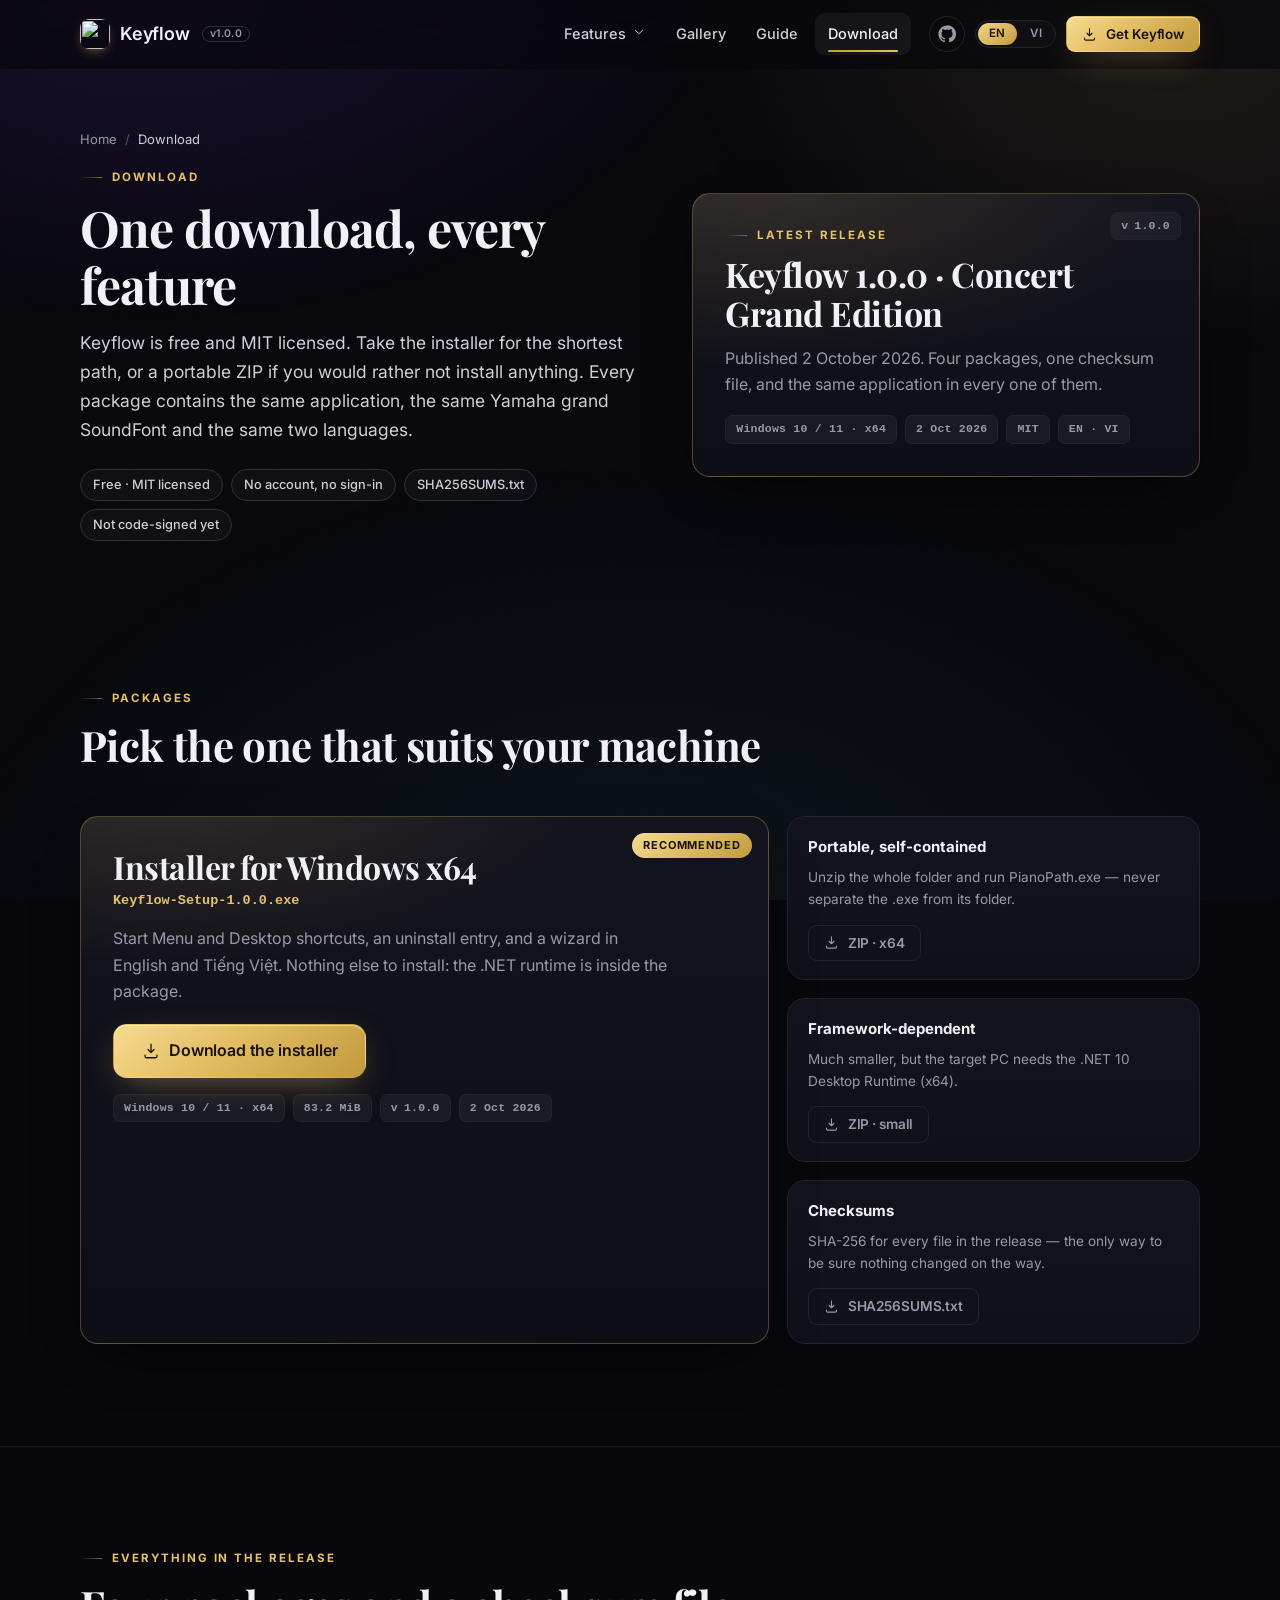
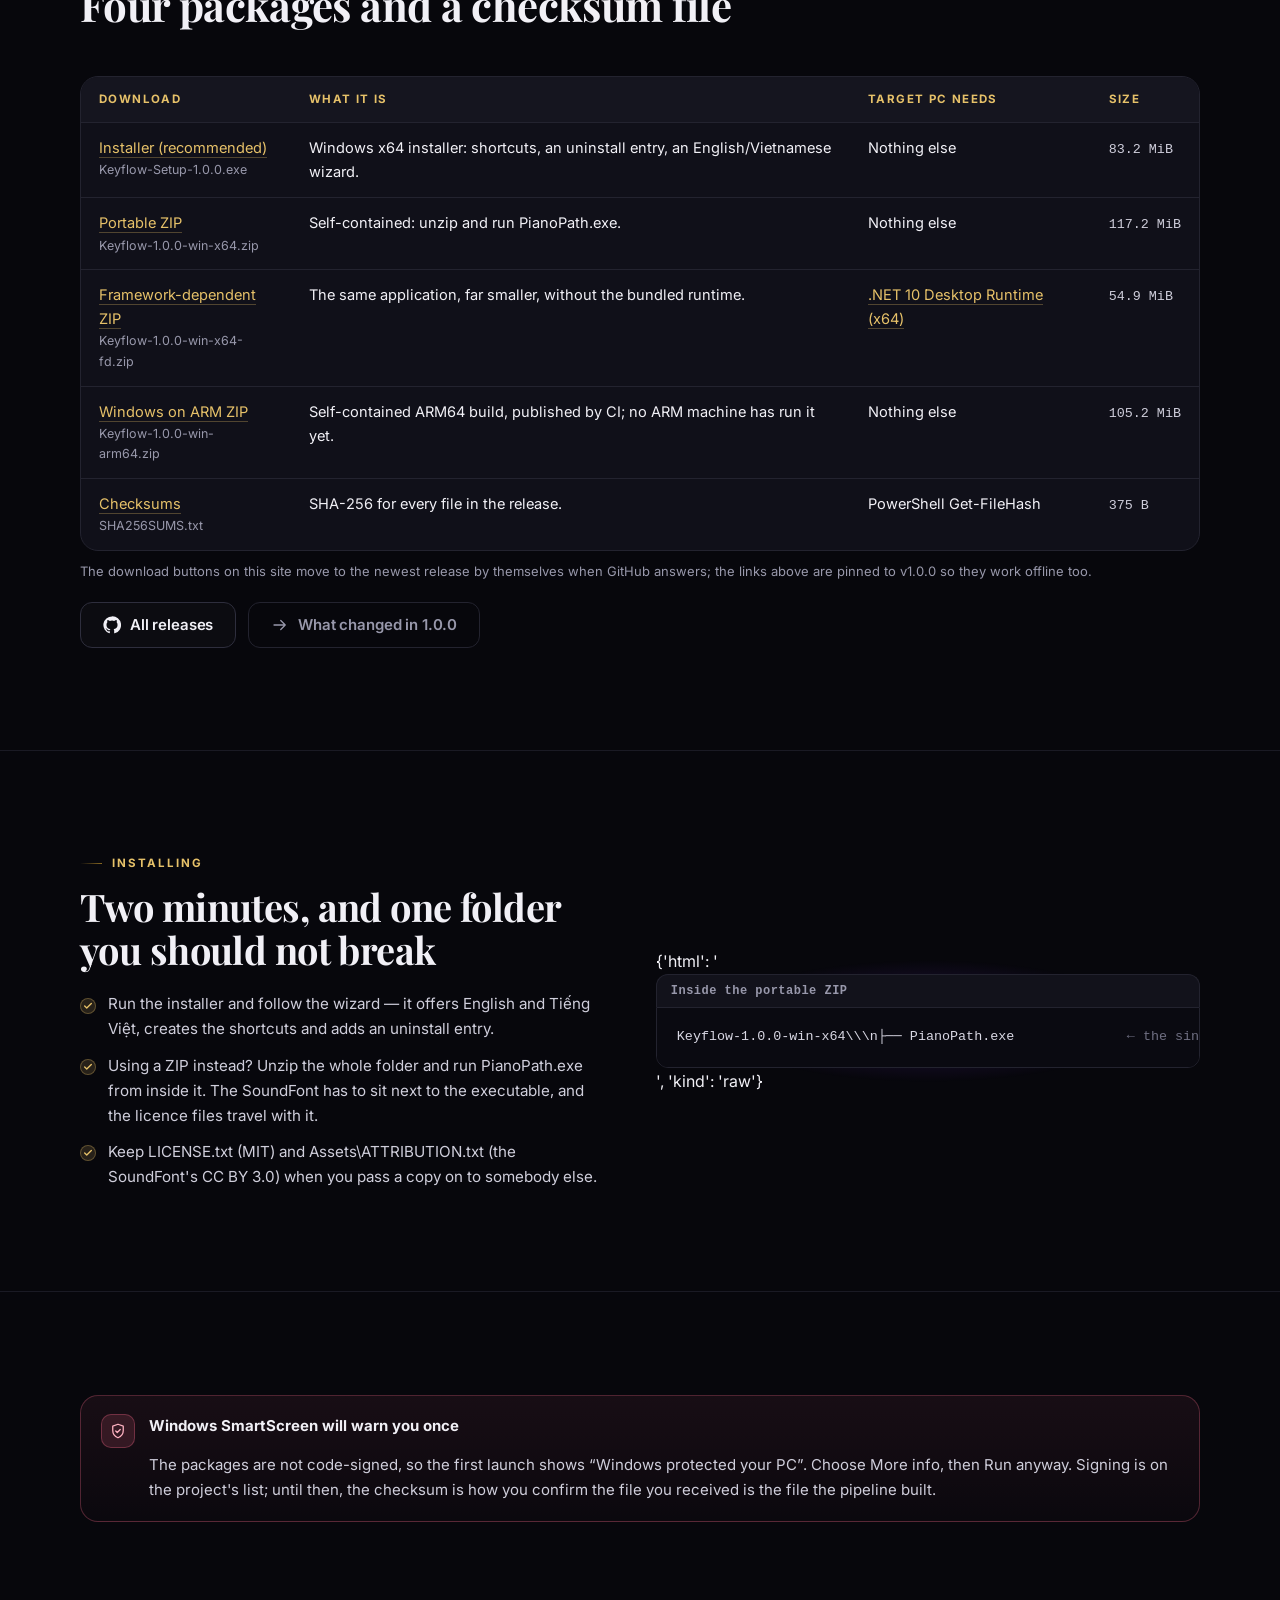
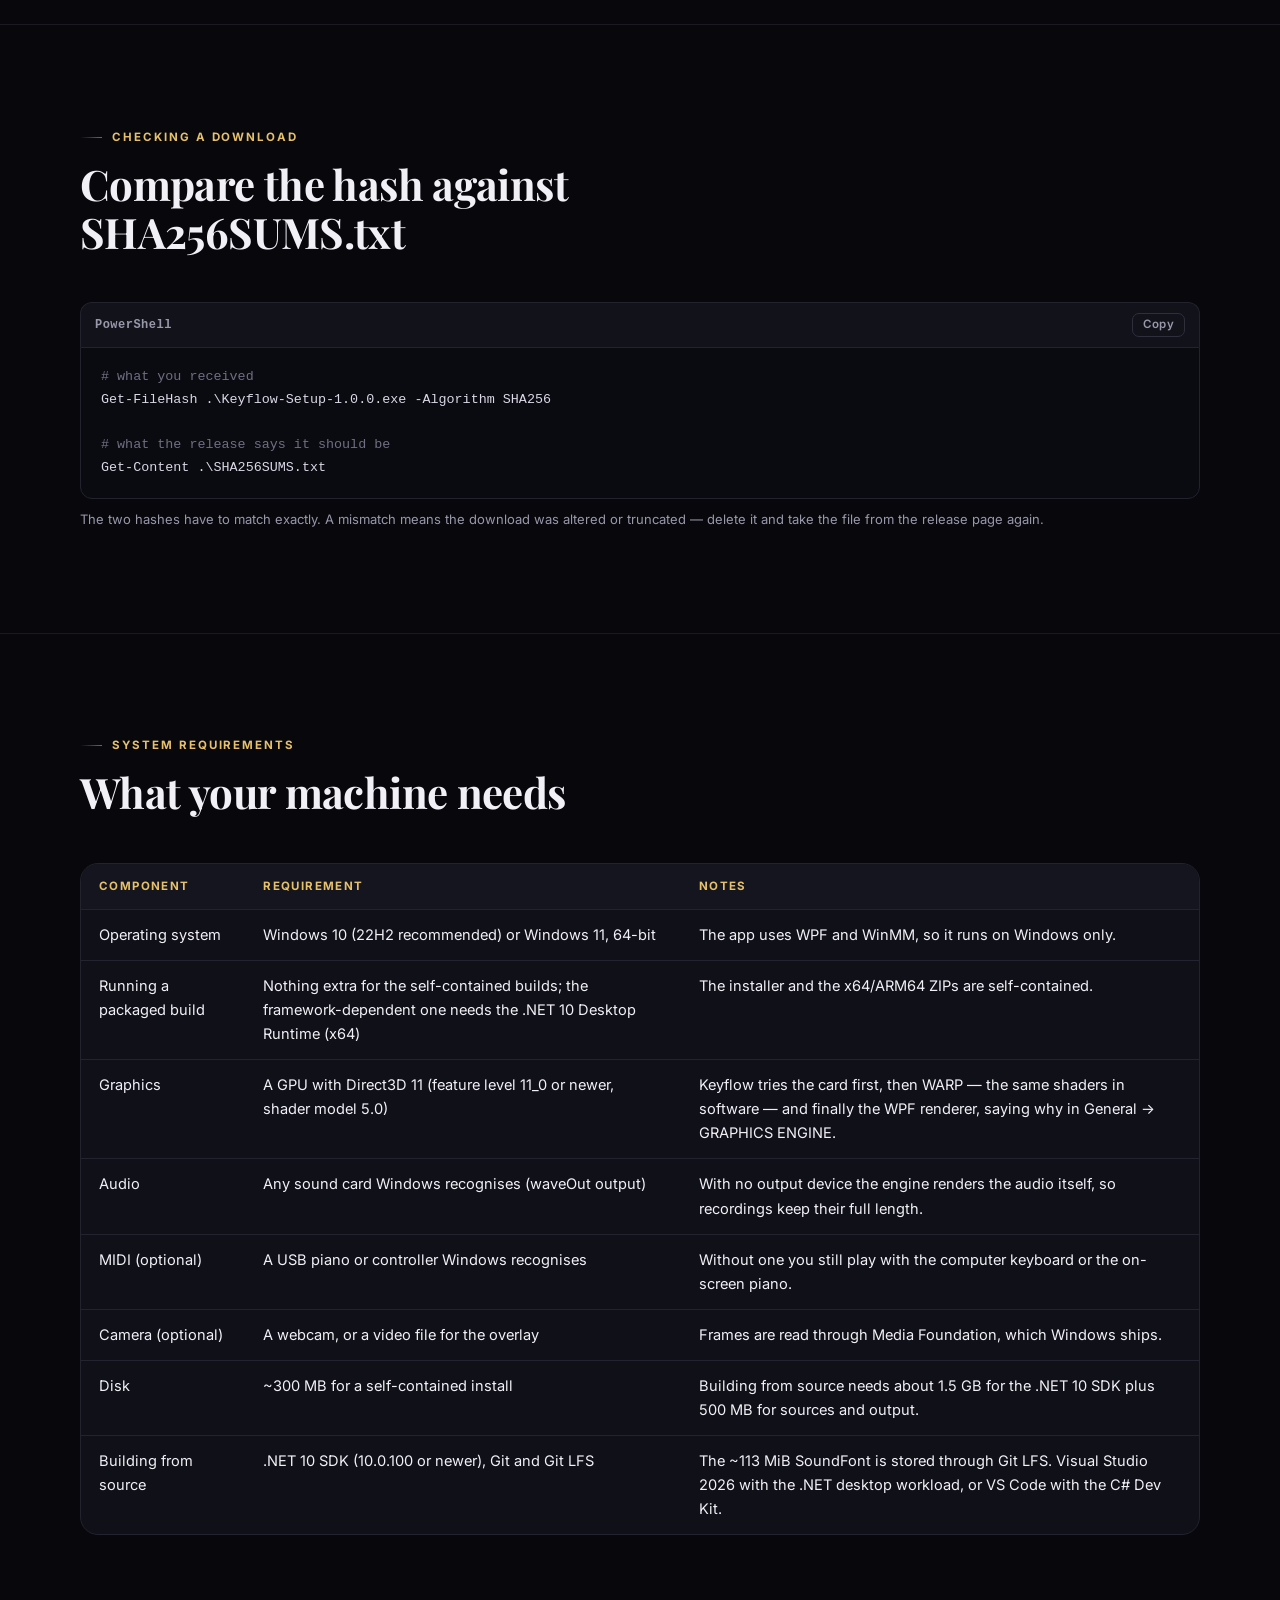
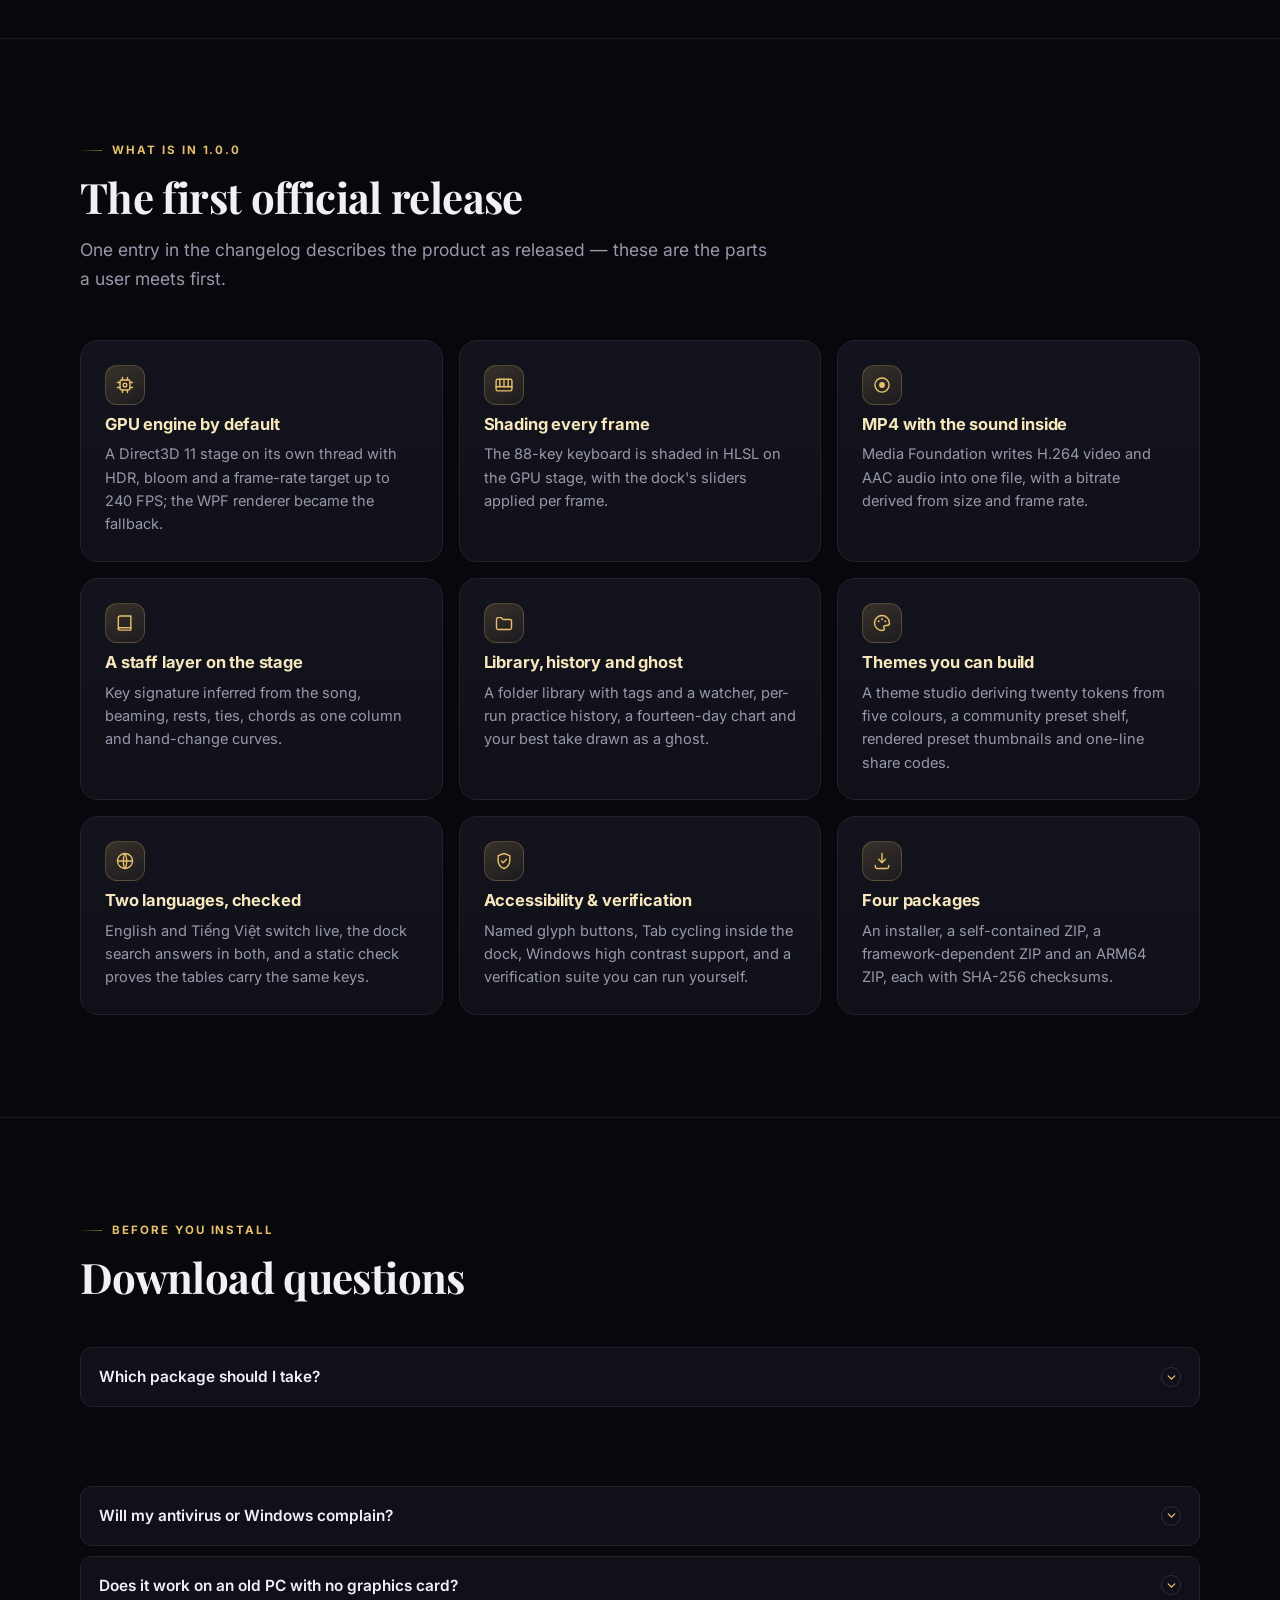
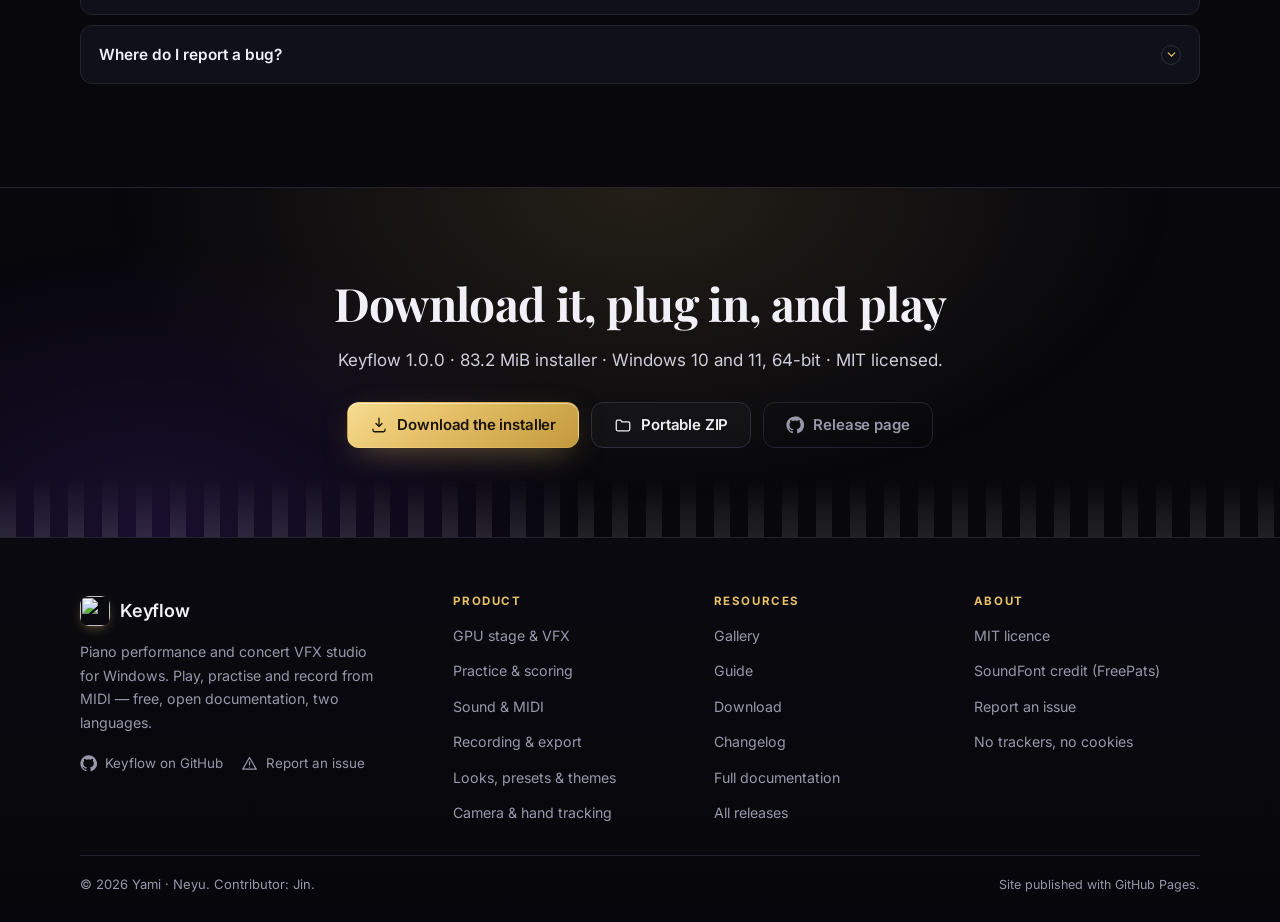
==== download.html @ ac5343d2 "feat: redesign bilingual Keyflow marketing site Co-authored-by: arena-agent <297053741+arena-agent@u" ====
<!doctype html>
<html lang="en" data-root="">
<head>
<meta charset="utf-8">
<meta name="viewport" content="width=device-width, initial-scale=1">
<title data-i18n="ui.title">Download Keyflow 1.0.0 for Windows</title>
<meta name="description" content="Download Keyflow 1.0.0 for Windows 10 and 11, 64-bit: an 83.2 MiB installer, a portable self-contained ZIP, a smaller framework-dependent ZIP and an ARM64 build — all free, MIT licensed, with SHA-256 checksums and setup instructions." data-i18n-attr="content=ui.description">
<link rel="canonical" href="https://ymkeyflow.online/download.html">
<meta property="og:type" content="website">
<meta property="og:site_name" content="Keyflow">
<meta property="og:title" content="Download Keyflow 1.0.0 for Windows" data-i18n-attr="content=ui.title">
<meta property="og:description" content="Download Keyflow 1.0.0 for Windows 10 and 11, 64-bit: an 83.2 MiB installer, a portable self-contained ZIP, a smaller framework-dependent ZIP and an ARM64 build — all free, MIT licensed, with SHA-256 checksums and setup instructions." data-i18n-attr="content=ui.description">
<meta property="og:url" content="https://ymkeyflow.online/download.html">
<meta property="og:image" content="https://ymkeyflow.online/previews/en/main-menu.png">
<meta property="og:locale" content="en_US">
<meta property="og:locale:alternate" content="vi_VN">
<meta name="twitter:card" content="summary_large_image">
<meta name="twitter:title" content="Download Keyflow 1.0.0 for Windows" data-i18n-attr="content=ui.title">
<meta name="twitter:description" content="Download Keyflow 1.0.0 for Windows 10 and 11, 64-bit: an 83.2 MiB installer, a portable self-contained ZIP, a smaller framework-dependent ZIP and an ARM64 build — all free, MIT licensed, with SHA-256 checksums and setup instructions." data-i18n-attr="content=ui.description">
<meta name="theme-color" content="#07070c">
<meta name="color-scheme" content="dark">
<link rel="icon" href="favicon.svg" type="image/svg+xml">
<link rel="preconnect" href="https://fonts.googleapis.com">
<link rel="preconnect" href="https://fonts.gstatic.com" crossorigin>
<link href="https://fonts.googleapis.com/css2?family=Inter:wght@400;500;600;700&family=Playfair+Display:wght@600;700&display=swap" rel="stylesheet">
<link rel="stylesheet" href="style.css">
<script>/* Choose the language before the first paint; a timer lifts the veil if
        the dictionaries or site.js never arrive. */
(function () {
  try {
    var s = localStorage.getItem("keyflow-site-lang");
    var q = new URLSearchParams(location.search).get("lang");
    var want = q || s || ((navigator.language || "").toLowerCase().indexOf("vi") === 0 ? "vi" : "en");
    if (want === "vi") {
      document.documentElement.lang = "vi";
      document.documentElement.setAttribute("data-lang-pref", "vi");
      setTimeout(function () { document.documentElement.removeAttribute("data-lang-pref"); }, 2500);
    }
  } catch (e) { /* private mode */ }
})();</script>
<script defer src="i18n/vi/ui.js"></script>
<script defer src="i18n/vi/download.js"></script>
<script defer src="site.js"></script>
<script type="application/ld+json">{
 "@context": "https://schema.org",
 "@type": "WebPage",
 "name": "Download Keyflow 1.0.0 for Windows",
 "url": "https://ymkeyflow.online/download.html",
 "inLanguage": [
  "en",
  "vi"
 ],
 "isPartOf": {
  "@type": "WebSite",
  "name": "Keyflow",
  "url": "https://ymkeyflow.online/"
 },
 "about": {
  "@context": "https://schema.org",
  "@type": "SoftwareApplication",
  "name": "Keyflow",
  "alternateName": "Keyflow · Piano Performance & Concert VFX Studio",
  "applicationCategory": "MultimediaApplication",
  "applicationSubCategory": "Piano performance, practice and video production",
  "operatingSystem": "Windows 10 (22H2) or Windows 11, 64-bit",
  "softwareVersion": "1.0.0",
  "inLanguage": [
   "en",
   "vi"
  ],
  "isAccessibleForFree": true,
  "license": "https://github.com/lxmtuu/KeyFlow/blob/main/LICENSE",
  "downloadUrl": "https://github.com/lxmtuu/KeyFlow/releases/download/v1.0.0/Keyflow-Setup-1.0.0.exe",
  "softwareRequirements": "Direct3D 11 GPU (feature level 11_0, shader model 5.0)",
  "screenshot": "https://ymkeyflow.online/previews/en/stage-gpu-galaxy.png",
  "author": {
   "@type": "Organization",
   "name": "Yami · Neyu"
  },
  "contributor": {
   "@type": "Person",
   "name": "Jin"
  },
  "featureList": [
   "Direct3D 11 GPU stage with 16-bit HDR and multi-level bloom",
   "Ray-traced 88-key keyboard (GGX, softbox penumbra, ACES tonemap)",
   "Practice modes: follow along, wait for my note, one hand, A-B loop",
   "Recording to MP4 (H.264 + AAC), AVI or 32-bit PNG sequence with alpha",
   "MIDI and MusicXML import, bundled Yamaha grand SoundFont, three pedals",
   "14 stage presets, three concert themes and a user theme studio",
   "Webcam overlay with green key and classical hand tracking",
   "English and Tiếng Việt, switched live without a restart"
  ],
  "url": "https://ymkeyflow.online/download.html"
 }
}</script>
</head>
<body>

<a class="skip" href="#main" data-i18n="ui.skip">Skip to content</a>
<div class="progress" aria-hidden="true"></div>
<header class="nav">
  <div class="nav-in">
    <a class="brand" href="index.html">
      <img src="favicon.svg" width="30" height="30" alt="" decoding="async">
      <span>Keyflow</span><span class="ver">v<span data-release-tag>1.0.0</span></span>
    </a>
    <nav class="nav-links" aria-label="Main navigation" data-i18n-attr="aria-label=ui.nav.label">
      <div class="has-menu">
        <button type="button" class="menu-btn" aria-haspopup="true"><span data-i18n="ui.nav.features">Features</span>
          <span class="caret"><svg viewBox="0 0 24 24" width="14" height="14" aria-hidden="true" focusable="false" fill="none" stroke="currentColor" stroke-width="1.7" stroke-linecap="round" stroke-linejoin="round"><path d="m6 9 6 6 6-6"/></svg></span></button>
        <div class="menu">
          <div class="menu-grid"><a class="menu-item" href="features/stage.html"><span class="ico"><svg viewBox="0 0 24 24" width="18" height="18" aria-hidden="true" focusable="false" fill="none" stroke="currentColor" stroke-width="1.7" stroke-linecap="round" stroke-linejoin="round"><path d="M9 3v3M15 3v3M9 18v3M15 18v3M3 9h3M3 15h3M18 9h3M18 15h3"/><rect x="6" y="6" width="12" height="12" rx="2"/><rect x="10" y="10" width="4" height="4" rx="1"/></svg></span><span><b data-i18n="feature.stage">GPU stage & VFX</b><span data-i18n="feature.stage.d">Direct3D 11 render loop, HDR bloom, 24,000 particles, ray-traced keys</span></span></a><a class="menu-item" href="features/practice.html"><span class="ico"><svg viewBox="0 0 24 24" width="18" height="18" aria-hidden="true" focusable="false" fill="none" stroke="currentColor" stroke-width="1.7" stroke-linecap="round" stroke-linejoin="round"><circle cx="12" cy="12" r="8.5"/><circle cx="12" cy="12" r="4.5"/><circle cx="12" cy="12" r="1" fill="currentColor" stroke="none"/></svg></span><span><b data-i18n="feature.practice">Practice & scoring</b><span data-i18n="feature.practice.d">Wait-for-note, one hand, A-B loop, history, ghost and staff layer</span></span></a><a class="menu-item" href="features/sound.html"><span class="ico"><svg viewBox="0 0 24 24" width="18" height="18" aria-hidden="true" focusable="false" fill="none" stroke="currentColor" stroke-width="1.7" stroke-linecap="round" stroke-linejoin="round"><path d="M2 12h2.5l2-6 3 14 3-11 2.5 6 2-3H22"/></svg></span><span><b data-i18n="feature.sound">Sound & MIDI</b><span data-i18n="feature.sound.d">Bundled Yamaha grand, hall reverb, three pedals, MIDI in and out</span></span></a><a class="menu-item" href="features/recording.html"><span class="ico"><svg viewBox="0 0 24 24" width="18" height="18" aria-hidden="true" focusable="false" fill="none" stroke="currentColor" stroke-width="1.7" stroke-linecap="round" stroke-linejoin="round"><circle cx="12" cy="12" r="8.5"/><circle cx="12" cy="12" r="3.5" fill="currentColor" stroke="none"/></svg></span><span><b data-i18n="feature.recording">Recording & export</b><span data-i18n="feature.recording.d">MP4 with the sound inside, AVI, or 32-bit PNG with transparency</span></span></a><a class="menu-item" href="features/design.html"><span class="ico"><svg viewBox="0 0 24 24" width="18" height="18" aria-hidden="true" focusable="false" fill="none" stroke="currentColor" stroke-width="1.7" stroke-linecap="round" stroke-linejoin="round"><path d="M12 21a9 9 0 1 1 9-9c0 2-1.6 3-3.4 3H16a2 2 0 0 0-1.4 3.4c.5.6.2 1.6-.6 2A8.9 8.9 0 0 1 12 21Z"/><circle cx="8" cy="10" r="1.2" fill="currentColor" stroke="none"/><circle cx="12" cy="7.5" r="1.2" fill="currentColor" stroke="none"/><circle cx="16" cy="10" r="1.2" fill="currentColor" stroke="none"/></svg></span><span><b data-i18n="feature.design">Looks, presets & themes</b><span data-i18n="feature.design.d">14 presets, three concert themes, theme studio and one-line share codes</span></span></a><a class="menu-item" href="features/camera.html"><span class="ico"><svg viewBox="0 0 24 24" width="18" height="18" aria-hidden="true" focusable="false" fill="none" stroke="currentColor" stroke-width="1.7" stroke-linecap="round" stroke-linejoin="round"><path d="M3 8.5A2.5 2.5 0 0 1 5.5 6h1.8l1.3-2h6.8l1.3 2h1.8A2.5 2.5 0 0 1 21 8.5v9A2.5 2.5 0 0 1 18.5 20h-13A2.5 2.5 0 0 1 3 17.5v-9Z"/><circle cx="12" cy="13" r="3.6"/></svg></span><span><b data-i18n="feature.camera">Camera & hand tracking</b><span data-i18n="feature.camera.d">Webcam overlay with green key and hand tracking, no model to download</span></span></a></div>
          <div class="menu-foot"><span data-i18n="ui.menu.foot">Every feature ships in the same free download — English and Tiếng Việt included.</span>
            <a class="link-more" href="index.html#features"><span data-i18n="ui.allfeatures">All features</span>
              <span class="arw"><svg viewBox="0 0 24 24" width="15" height="15" aria-hidden="true" focusable="false" fill="none" stroke="currentColor" stroke-width="1.7" stroke-linecap="round" stroke-linejoin="round"><path d="M4 12h15m0 0-6-6m6 6-6 6"/></svg></span></a></div>
        </div>
      </div>
      <a href="gallery.html" data-i18n="ui.nav.gallery">Gallery</a>
      <a href="guide.html" data-i18n="ui.nav.guide">Guide</a>
      <a href="download.html" aria-current="page" data-i18n="ui.nav.download">Download</a>
    </nav>
    <div class="nav-tools">
      <a class="icon-link" href="https://github.com/lxmtuu/KeyFlow" target="_blank" rel="noopener" title="GitHub"
         data-i18n-attr="aria-label=ui.github" aria-label="Keyflow on GitHub"><svg viewBox="0 0 24 24" width="18" height="18" aria-hidden="true" focusable="false" fill="none" stroke="currentColor" stroke-width="1.7" stroke-linecap="round" stroke-linejoin="round"><path fill="currentColor" stroke="none" d="M12 .5a11.5 11.5 0 0 0-3.64 22.41c.58.1.79-.25.79-.56v-2c-3.2.7-3.88-1.37-3.88-1.37-.52-1.33-1.28-1.69-1.28-1.69-1.04-.71.08-.7.08-.7 1.15.08 1.76 1.19 1.76 1.19 1.03 1.76 2.69 1.25 3.35.96.1-.74.4-1.25.73-1.54-2.55-.29-5.24-1.28-5.24-5.69 0-1.26.45-2.28 1.19-3.09-.12-.29-.52-1.46.11-3.05 0 0 .97-.31 3.17 1.18a11 11 0 0 1 5.77 0c2.2-1.49 3.17-1.18 3.17-1.18.63 1.59.23 2.76.11 3.05.74.81 1.19 1.83 1.19 3.09 0 4.42-2.7 5.4-5.27 5.68.41.36.78 1.06.78 2.14v3.17c0 .31.21.67.8.56A11.5 11.5 0 0 0 12 .5Z"/></svg></a>
      <div class="lang" role="group" data-i18n-attr="aria-label=ui.lang" aria-label="Language">
        <button type="button" data-lang="en" aria-pressed="true">EN</button>
        <button type="button" data-lang="vi" aria-pressed="false">VI</button>
      </div>
      <a class="btn btn-gold btn-sm" href="download.html"><svg viewBox="0 0 24 24" width="15" height="15" aria-hidden="true" focusable="false" fill="none" stroke="currentColor" stroke-width="1.7" stroke-linecap="round" stroke-linejoin="round"><path d="M12 3v11m0 0 4-4m-4 4-4-4M4 17.5V19a2 2 0 0 0 2 2h12a2 2 0 0 0 2-2v-1.5"/></svg> <span data-i18n="ui.nav.cta">Get Keyflow</span></a>
      <button type="button" class="burger" data-i18n-attr="aria-label=ui.menu" aria-label="Menu"
              aria-controls="drawer"><svg viewBox="0 0 24 24" width="20" height="20" aria-hidden="true" focusable="false" fill="none" stroke="currentColor" stroke-width="1.7" stroke-linecap="round" stroke-linejoin="round"><path d="M3.5 6.5h17M3.5 12h17M3.5 17.5h17"/></svg></button>
    </div>
  </div>
</header>
<div class="drawer" id="drawer" role="dialog" aria-modal="true" aria-label="Site menu" data-i18n-attr="aria-label=ui.drawer.label"><div class="drawer-panel"><div class="drawer-top"><a class="brand" href="index.html"><img src="favicon.svg" width="28" height="28" alt=""><span>Keyflow</span></a><button type="button" class="drawer-close" data-i18n-attr="aria-label=ui.close" aria-label="Close"><svg viewBox="0 0 24 24" width="18" height="18" aria-hidden="true" focusable="false" fill="none" stroke="currentColor" stroke-width="1.7" stroke-linecap="round" stroke-linejoin="round"><path d="M18 6 6 18M6 6l12 12"/></svg></button></div><p class="dgroup" data-i18n="ui.nav.features">Features</p><a class="dlink dsub" href="features/stage.html" data-i18n="feature.stage">GPU stage & VFX</a><a class="dlink dsub" href="features/practice.html" data-i18n="feature.practice">Practice & scoring</a><a class="dlink dsub" href="features/sound.html" data-i18n="feature.sound">Sound & MIDI</a><a class="dlink dsub" href="features/recording.html" data-i18n="feature.recording">Recording & export</a><a class="dlink dsub" href="features/design.html" data-i18n="feature.design">Looks, presets & themes</a><a class="dlink dsub" href="features/camera.html" data-i18n="feature.camera">Camera & hand tracking</a><p class="dgroup" data-i18n="ui.drawer.pages">Pages</p><a class="dlink" href="index.html" data-i18n="ui.home">Home</a><a class="dlink" href="gallery.html" data-i18n="ui.nav.gallery">Gallery</a><a class="dlink" href="guide.html" data-i18n="ui.nav.guide">Guide</a><a class="dlink" href="download.html" aria-current="page" data-i18n="ui.nav.download">Download</a><div class="drawer-foot"><a class="btn btn-gold btn-block" href="download.html"><svg viewBox="0 0 24 24" width="17" height="17" aria-hidden="true" focusable="false" fill="none" stroke="currentColor" stroke-width="1.7" stroke-linecap="round" stroke-linejoin="round"><path d="M12 3v11m0 0 4-4m-4 4-4-4M4 17.5V19a2 2 0 0 0 2 2h12a2 2 0 0 0 2-2v-1.5"/></svg> <span data-i18n="ui.nav.download">Download</span></a><a class="btn btn-ghost btn-block" href="https://github.com/lxmtuu/KeyFlow" target="_blank" rel="noopener"><svg viewBox="0 0 24 24" width="17" height="17" aria-hidden="true" focusable="false" fill="none" stroke="currentColor" stroke-width="1.7" stroke-linecap="round" stroke-linejoin="round"><path fill="currentColor" stroke="none" d="M12 .5a11.5 11.5 0 0 0-3.64 22.41c.58.1.79-.25.79-.56v-2c-3.2.7-3.88-1.37-3.88-1.37-.52-1.33-1.28-1.69-1.28-1.69-1.04-.71.08-.7.08-.7 1.15.08 1.76 1.19 1.76 1.19 1.03 1.76 2.69 1.25 3.35.96.1-.74.4-1.25.73-1.54-2.55-.29-5.24-1.28-5.24-5.69 0-1.26.45-2.28 1.19-3.09-.12-.29-.52-1.46.11-3.05 0 0 .97-.31 3.17 1.18a11 11 0 0 1 5.77 0c2.2-1.49 3.17-1.18 3.17-1.18.63 1.59.23 2.76.11 3.05.74.81 1.19 1.83 1.19 3.09 0 4.42-2.7 5.4-5.27 5.68.41.36.78 1.06.78 2.14v3.17c0 .31.21.67.8.56A11.5 11.5 0 0 0 12 .5Z"/></svg> GitHub</a><div class="lang" role="group" style="justify-content:center" data-i18n-attr="aria-label=ui.lang" aria-label="Language"><button type="button" data-lang="en" aria-pressed="true">EN</button><button type="button" data-lang="vi" aria-pressed="false">VI</button></div></div></div></div>
<main id="main">
<section class="pagehero"><div class="container pagehero-in"><div class="split-copy"><nav class="crumbs" aria-label="Breadcrumb" data-i18n-attr="aria-label=ui.breadcrumb"><ol><li><a href="index.html" data-i18n="ui.home">Home</a></li><li aria-hidden="true" class="sep">/</li><li aria-current="page" data-i18n="ui.nav.download">Download</li></ol></nav><p class="eyebrow" data-i18n="ui.nav.download">Download</p><h1 data-i18n="download.11">One download, every feature</h1><p class="lead" data-i18n="download.12">Keyflow is free and MIT licensed. Take the installer for the shortest path, or a portable ZIP if you would rather not install anything. Every package contains the same application, the same Yamaha grand SoundFont and the same two languages.</p><div class="meta-chips"><span class="chip" data-i18n="download.13">Free · MIT licensed</span><span class="chip" data-i18n="download.14">No account, no sign-in</span><span class="chip" data-i18n="download.15">SHA256SUMS.txt</span><span class="chip" data-i18n="download.16">Not code-signed yet</span></div></div><div class="split-media"><div class="dl-card"><span class="badge" style="position:absolute;top:18px;right:18px">v<span data-release-tag>1.0.0</span></span><p class="eyebrow" style="margin-bottom:10px">Latest release</p><h2 style="font-size:clamp(24px,3vw,34px)" data-i18n="download.2">Keyflow 1.0.0 · Concert Grand Edition</h2><p class="muted" style="margin:12px 0 18px;max-width:44ch" data-i18n="download.4">Published 2 October 2026. Four packages, one checksum file, and the same application in every one of them.</p><div class="badge-row"><span class="badge">Windows 10 / 11 · x64</span><span class="badge js-date" data-release-date data-date="2026-10-02T10:10:24Z">2 Oct 2026</span><span class="badge">MIT</span><span class="badge">EN · VI</span></div></div></div></div></section>
<section id="packages" class="section"><div class="container"><div class="section-head"><p class="eyebrow" data-i18n="download.31">Packages</p><h2 data-i18n="download.32">Pick the one that suits your machine</h2></div><div class="dl-hero"><div class="dl-card reveal"><span class="tag-rec" data-i18n="download.17">Recommended</span><h2 data-i18n="download.18">Installer for Windows x64</h2><p class="file" data-i18n="download.20">Keyflow-Setup-1.0.0.exe</p><p class="muted" style="margin:12px 0 20px;max-width:56ch" data-i18n="download.19">Start Menu and Desktop shortcuts, an uninstall entry, and a wizard in English and Tiếng Việt. Nothing else to install: the .NET runtime is inside the package.</p><a class="btn btn-gold btn-lg" href="https://github.com/lxmtuu/KeyFlow/releases/download/v1.0.0/Keyflow-Setup-1.0.0.exe" data-asset="setup"><svg viewBox="0 0 24 24" width="18" height="18" aria-hidden="true" focusable="false" fill="none" stroke="currentColor" stroke-width="1.7" stroke-linecap="round" stroke-linejoin="round"><path d="M12 3v11m0 0 4-4m-4 4-4-4M4 17.5V19a2 2 0 0 0 2 2h12a2 2 0 0 0 2-2v-1.5"/></svg> <span data-i18n="download.21">Download the installer</span></a><div class="badge-row"><span class="badge">Windows 10 / 11 · x64</span><span class="badge"><span data-release-size="setup">83.2 MiB</span></span><span class="badge">v<span data-release-tag>1.0.0</span></span><span class="badge js-date" data-release-date data-date="2026-10-02T10:10:24Z">2 Oct 2026</span></div></div><div class="dl-side"><div class="dl-mini reveal"><b data-i18n="download.22">Portable, self-contained</b><span data-i18n="download.23">Unzip the whole folder and run PianoPath.exe — never separate the .exe from its folder.</span><a class="btn btn-quiet btn-sm" style="margin-top:8px;justify-self:start" href="https://github.com/lxmtuu/KeyFlow/releases/download/v1.0.0/Keyflow-1.0.0-win-x64.zip" data-asset="portable"><svg viewBox="0 0 24 24" width="15" height="15" aria-hidden="true" focusable="false" fill="none" stroke="currentColor" stroke-width="1.7" stroke-linecap="round" stroke-linejoin="round"><path d="M12 3v11m0 0 4-4m-4 4-4-4M4 17.5V19a2 2 0 0 0 2 2h12a2 2 0 0 0 2-2v-1.5"/></svg> <span data-i18n="download.24">ZIP · x64</span></a></div><div class="dl-mini reveal"><b data-i18n="download.25">Framework-dependent</b><span data-i18n="download.26">Much smaller, but the target PC needs the .NET 10 Desktop Runtime (x64).</span><a class="btn btn-quiet btn-sm" style="margin-top:8px;justify-self:start" href="https://github.com/lxmtuu/KeyFlow/releases/download/v1.0.0/Keyflow-1.0.0-win-x64-fd.zip" data-asset="fd"><svg viewBox="0 0 24 24" width="15" height="15" aria-hidden="true" focusable="false" fill="none" stroke="currentColor" stroke-width="1.7" stroke-linecap="round" stroke-linejoin="round"><path d="M12 3v11m0 0 4-4m-4 4-4-4M4 17.5V19a2 2 0 0 0 2 2h12a2 2 0 0 0 2-2v-1.5"/></svg> <span data-i18n="download.27">ZIP · small</span></a></div><div class="dl-mini reveal"><b data-i18n="download.28">Checksums</b><span data-i18n="download.29">SHA-256 for every file in the release — the only way to be sure nothing changed on the way.</span><a class="btn btn-quiet btn-sm" style="margin-top:8px;justify-self:start" href="https://github.com/lxmtuu/KeyFlow/releases/download/v1.0.0/SHA256SUMS.txt" data-asset="sums"><svg viewBox="0 0 24 24" width="15" height="15" aria-hidden="true" focusable="false" fill="none" stroke="currentColor" stroke-width="1.7" stroke-linecap="round" stroke-linejoin="round"><path d="M12 3v11m0 0 4-4m-4 4-4-4M4 17.5V19a2 2 0 0 0 2 2h12a2 2 0 0 0 2-2v-1.5"/></svg> <span data-i18n="download.30">SHA256SUMS.txt</span></a></div></div></div></div></section>
<section id="all-packages" class="section"><div class="container"><div class="section-head"><p class="eyebrow" data-i18n="download.52">Everything in the release</p><h2 data-i18n="download.53">Four packages and a checksum file</h2></div><div class="table-wrap reveal"><table class="data"><thead><tr><th scope="col" data-i18n="download.33">Download</th><th scope="col" data-i18n="download.34">What it is</th><th scope="col" data-i18n="download.35">Target PC needs</th><th scope="col" data-i18n="download.36">Size</th></tr></thead><tbody><tr><td><a href="https://github.com/lxmtuu/KeyFlow/releases/download/v1.0.0/Keyflow-Setup-1.0.0.exe" target="_blank" rel="noopener" data-asset="setup" data-i18n="download.37">Installer (recommended)</a><div class="muted tiny" >Keyflow-Setup-1.0.0.exe</div></td><td data-i18n="download.38">Windows x64 installer: shortcuts, an uninstall entry, an English/Vietnamese wizard.</td><td data-i18n="download.39">Nothing else</td><td class=""><span class="num" data-release-size="setup">83.2 MiB</span></td></tr><tr><td><a href="https://github.com/lxmtuu/KeyFlow/releases/download/v1.0.0/Keyflow-1.0.0-win-x64.zip" target="_blank" rel="noopener" data-asset="portable" data-i18n="download.40">Portable ZIP</a><div class="muted tiny" >Keyflow-1.0.0-win-x64.zip</div></td><td data-i18n="download.41">Self-contained: unzip and run PianoPath.exe.</td><td data-i18n="download.42">Nothing else</td><td class=""><span class="num" data-release-size="portable">117.2 MiB</span></td></tr><tr><td><a href="https://github.com/lxmtuu/KeyFlow/releases/download/v1.0.0/Keyflow-1.0.0-win-x64-fd.zip" target="_blank" rel="noopener" data-asset="fd" data-i18n="download.43">Framework-dependent ZIP</a><div class="muted tiny" >Keyflow-1.0.0-win-x64-fd.zip</div></td><td data-i18n="download.44">The same application, far smaller, without the bundled runtime.</td><td class=""><a href="https://dotnet.microsoft.com/download/dotnet/10.0" target="_blank" rel="noopener">.NET 10 Desktop Runtime (x64)</a></td><td class=""><span class="num" data-release-size="fd">54.9 MiB</span></td></tr><tr><td><a href="https://github.com/lxmtuu/KeyFlow/releases/download/v1.0.0/Keyflow-1.0.0-win-arm64.zip" target="_blank" rel="noopener" data-asset="arm64" data-i18n="download.45">Windows on ARM ZIP</a><div class="muted tiny" >Keyflow-1.0.0-win-arm64.zip</div></td><td data-i18n="download.46">Self-contained ARM64 build, published by CI; no ARM machine has run it yet.</td><td data-i18n="download.47">Nothing else</td><td class=""><span class="num" data-release-size="arm64">105.2 MiB</span></td></tr><tr><td><a href="https://github.com/lxmtuu/KeyFlow/releases/download/v1.0.0/SHA256SUMS.txt" target="_blank" rel="noopener" data-asset="sums" data-i18n="download.48">Checksums</a><div class="muted tiny" >SHA256SUMS.txt</div></td><td data-i18n="download.49">SHA-256 for every file in the release.</td><td data-i18n="download.50">PowerShell Get-FileHash</td><td class=""><span class="num">375 B</span></td></tr></tbody></table></div><p class="table-note" data-i18n="download.51">The download buttons on this site move to the newest release by themselves when GitHub answers; the links above are pinned to v1.0.0 so they work offline too.</p><div class="actions" style="margin-top:20px"><a class="btn btn-ghost" href="https://github.com/lxmtuu/KeyFlow/releases" target="_blank" rel="noopener"><svg viewBox="0 0 24 24" width="18" height="18" aria-hidden="true" focusable="false" fill="none" stroke="currentColor" stroke-width="1.7" stroke-linecap="round" stroke-linejoin="round"><path fill="currentColor" stroke="none" d="M12 .5a11.5 11.5 0 0 0-3.64 22.41c.58.1.79-.25.79-.56v-2c-3.2.7-3.88-1.37-3.88-1.37-.52-1.33-1.28-1.69-1.28-1.69-1.04-.71.08-.7.08-.7 1.15.08 1.76 1.19 1.76 1.19 1.03 1.76 2.69 1.25 3.35.96.1-.74.4-1.25.73-1.54-2.55-.29-5.24-1.28-5.24-5.69 0-1.26.45-2.28 1.19-3.09-.12-.29-.52-1.46.11-3.05 0 0 .97-.31 3.17 1.18a11 11 0 0 1 5.77 0c2.2-1.49 3.17-1.18 3.17-1.18.63 1.59.23 2.76.11 3.05.74.81 1.19 1.83 1.19 3.09 0 4.42-2.7 5.4-5.27 5.68.41.36.78 1.06.78 2.14v3.17c0 .31.21.67.8.56A11.5 11.5 0 0 0 12 .5Z"/></svg> <span data-i18n="ui.foot.releases">All releases</span></a><a class="btn btn-quiet" href="#whats-new"><svg viewBox="0 0 24 24" width="18" height="18" aria-hidden="true" focusable="false" fill="none" stroke="currentColor" stroke-width="1.7" stroke-linecap="round" stroke-linejoin="round"><path d="M4 12h15m0 0-6-6m6 6-6 6"/></svg> <span data-i18n="download.54">What changed in 1.0.0</span></a></div></div></section>
<section id="install" class="section"><div class="container split"><div class="split-copy reveal"><p class="eyebrow" data-i18n="download.55">Installing</p><h2 data-i18n="download.56">Two minutes, and one folder you should not break</h2><ul class="ticks"><li data-i18n="download.57">Run the installer and follow the wizard — it offers English and Tiếng Việt, creates the shortcuts and adds an uninstall entry.</li><li data-i18n="download.58">Using a ZIP instead? Unzip the whole folder and run PianoPath.exe from inside it. The SoundFont has to sit next to the executable, and the licence files travel with it.</li><li data-i18n="download.59">Keep LICENSE.txt (MIT) and Assets\ATTRIBUTION.txt (the SoundFont's CC BY 3.0) when you pass a copy on to somebody else.</li></ul></div><div class="split-media reveal">{'html': '<div class="code-head"><span>Inside the portable ZIP</span></div><pre class="code">Keyflow-1.0.0-win-x64\\\n├── PianoPath.exe              <span class="c">← the single executable</span>\n├── LICENSE.txt                <span class="c">← MIT, must travel with copies</span>\n└── Assets\\\n    ├── ConcertGrand.sf2       <span class="c">← the ~113 MiB SoundFont, next to the .exe</span>\n    └── ATTRIBUTION.txt        <span class="c">← FreePats credit, CC BY 3.0</span></pre>', 'kind': 'raw'}</div></div></section>
<section id="smartscreen" class="section"><div class="container"><div class="callout warn reveal"><span class="ico"><svg viewBox="0 0 24 24" width="18" height="18" aria-hidden="true" focusable="false" fill="none" stroke="currentColor" stroke-width="1.7" stroke-linecap="round" stroke-linejoin="round"><path d="M12 3 5 5.5v5.8c0 4.3 2.9 8.1 7 9.7 4.1-1.6 7-5.4 7-9.7V5.5L12 3Z"/><path d="m9 12 2 2 4-4"/></svg></span><div><p><b data-i18n="download.60">Windows SmartScreen will warn you once</b></p><p data-i18n="download.61">The packages are not code-signed, so the first launch shows “Windows protected your PC”. Choose More info, then Run anyway. Signing is on the project's list; until then, the checksum is how you confirm the file you received is the file the pipeline built.</p></div></div></div></section>
<section id="checksum" class="section"><div class="container"><div class="section-head"><p class="eyebrow" data-i18n="download.65">Checking a download</p><h2 data-i18n="download.66">Compare the hash against SHA256SUMS.txt</h2></div><div><div class="code-head"><span data-i18n="download.62">PowerShell</span><button type="button" class="copy-btn" data-copy="code-download-61" data-i18n="download.63" data-copied="Copied">Copy</button></div><pre class="code" id="code-download-61"><span class="c"># what you received</span>
Get-FileHash .\Keyflow-Setup-1.0.0.exe -Algorithm SHA256

<span class="c"># what the release says it should be</span>
Get-Content .\SHA256SUMS.txt</pre></div><p class="table-note" data-i18n="download.67">The two hashes have to match exactly. A mismatch means the download was altered or truncated — delete it and take the file from the release page again.</p></div></section>
<section id="requirements" class="section"><div class="container"><div class="section-head"><p class="eyebrow" data-i18n="download.95">System requirements</p><h2 data-i18n="download.96">What your machine needs</h2></div><div class="table-wrap reveal"><table class="data"><thead><tr><th scope="col" data-i18n="download.68">Component</th><th scope="col" data-i18n="download.69">Requirement</th><th scope="col" data-i18n="download.70">Notes</th></tr></thead><tbody><tr><td data-i18n="download.71">Operating system</td><td data-i18n="download.72">Windows 10 (22H2 recommended) or Windows 11, 64-bit</td><td data-i18n="download.73">The app uses WPF and WinMM, so it runs on Windows only.</td></tr><tr><td data-i18n="download.74">Running a packaged build</td><td data-i18n="download.75">Nothing extra for the self-contained builds; the framework-dependent one needs the .NET 10 Desktop Runtime (x64)</td><td data-i18n="download.76">The installer and the x64/ARM64 ZIPs are self-contained.</td></tr><tr><td data-i18n="download.77">Graphics</td><td data-i18n="download.78">A GPU with Direct3D 11 (feature level 11_0 or newer, shader model 5.0)</td><td data-i18n="download.79">Keyflow tries the card first, then WARP — the same shaders in software — and finally the WPF renderer, saying why in General → GRAPHICS ENGINE.</td></tr><tr><td data-i18n="download.80">Audio</td><td data-i18n="download.81">Any sound card Windows recognises (waveOut output)</td><td data-i18n="download.82">With no output device the engine renders the audio itself, so recordings keep their full length.</td></tr><tr><td data-i18n="download.83">MIDI (optional)</td><td data-i18n="download.84">A USB piano or controller Windows recognises</td><td data-i18n="download.85">Without one you still play with the computer keyboard or the on-screen piano.</td></tr><tr><td data-i18n="download.86">Camera (optional)</td><td data-i18n="download.87">A webcam, or a video file for the overlay</td><td data-i18n="download.88">Frames are read through Media Foundation, which Windows ships.</td></tr><tr><td data-i18n="download.89">Disk</td><td data-i18n="download.90">~300 MB for a self-contained install</td><td data-i18n="download.91">Building from source needs about 1.5 GB for the .NET 10 SDK plus 500 MB for sources and output.</td></tr><tr><td data-i18n="download.92">Building from source</td><td data-i18n="download.93">.NET 10 SDK (10.0.100 or newer), Git and Git LFS</td><td data-i18n="download.94">The ~113 MiB SoundFont is stored through Git LFS. Visual Studio 2026 with the .NET desktop workload, or VS Code with the C# Dev Kit.</td></tr></tbody></table></div></div></section>
<section id="whats-new" class="section"><div class="container"><div class="section-head"><p class="eyebrow" data-i18n="download.115">What is in 1.0.0</p><h2 data-i18n="download.116">The first official release</h2><p class="sub" data-i18n="download.117">One entry in the changelog describes the product as released — these are the parts a user meets first.</p></div><div class="grid"><article class="card reveal" style="--d:0ms"><span class="ico"><svg viewBox="0 0 24 24" width="20" height="20" aria-hidden="true" focusable="false" fill="none" stroke="currentColor" stroke-width="1.7" stroke-linecap="round" stroke-linejoin="round"><path d="M9 3v3M15 3v3M9 18v3M15 18v3M3 9h3M3 15h3M18 9h3M18 15h3"/><rect x="6" y="6" width="12" height="12" rx="2"/><rect x="10" y="10" width="4" height="4" rx="1"/></svg></span><h3 data-i18n="download.97">GPU engine by default</h3><p data-i18n="download.98">A Direct3D 11 stage on its own thread with HDR, bloom and a frame-rate target up to 240 FPS; the WPF renderer became the fallback.</p></article><article class="card reveal" style="--d:70ms"><span class="ico"><svg viewBox="0 0 24 24" width="20" height="20" aria-hidden="true" focusable="false" fill="none" stroke="currentColor" stroke-width="1.7" stroke-linecap="round" stroke-linejoin="round"><rect x="2.5" y="5" width="19" height="14" rx="2"/><path d="M7 5v9M12 5v9M17 5v9M2.5 14h19"/></svg></span><h3 data-i18n="download.99">Shading every frame</h3><p data-i18n="download.100">The 88-key keyboard is shaded in HLSL on the GPU stage, with the dock's sliders applied per frame.</p></article><article class="card reveal" style="--d:140ms"><span class="ico"><svg viewBox="0 0 24 24" width="20" height="20" aria-hidden="true" focusable="false" fill="none" stroke="currentColor" stroke-width="1.7" stroke-linecap="round" stroke-linejoin="round"><circle cx="12" cy="12" r="8.5"/><circle cx="12" cy="12" r="3.5" fill="currentColor" stroke="none"/></svg></span><h3 data-i18n="download.101">MP4 with the sound inside</h3><p data-i18n="download.102">Media Foundation writes H.264 video and AAC audio into one file, with a bitrate derived from size and frame rate.</p></article><article class="card reveal" style="--d:0ms"><span class="ico"><svg viewBox="0 0 24 24" width="20" height="20" aria-hidden="true" focusable="false" fill="none" stroke="currentColor" stroke-width="1.7" stroke-linecap="round" stroke-linejoin="round"><path d="M4 5.5A2 2 0 0 1 6 3.5h13v14H6a2 2 0 0 0-2 2v-14Z"/><path d="M4 19.5a2 2 0 0 1 2-2h13v3H6a2 2 0 0 1-2-1Z"/></svg></span><h3 data-i18n="download.103">A staff layer on the stage</h3><p data-i18n="download.104">Key signature inferred from the song, beaming, rests, ties, chords as one column and hand-change curves.</p></article><article class="card reveal" style="--d:70ms"><span class="ico"><svg viewBox="0 0 24 24" width="20" height="20" aria-hidden="true" focusable="false" fill="none" stroke="currentColor" stroke-width="1.7" stroke-linecap="round" stroke-linejoin="round"><path d="M3 7.5A2 2 0 0 1 5 5.5h3.7l1.8 2.2H19a2 2 0 0 1 2 2v8a2 2 0 0 1-2 2H5a2 2 0 0 1-2-2v-10Z"/></svg></span><h3 data-i18n="download.105">Library, history and ghost</h3><p data-i18n="download.106">A folder library with tags and a watcher, per-run practice history, a fourteen-day chart and your best take drawn as a ghost.</p></article><article class="card reveal" style="--d:140ms"><span class="ico"><svg viewBox="0 0 24 24" width="20" height="20" aria-hidden="true" focusable="false" fill="none" stroke="currentColor" stroke-width="1.7" stroke-linecap="round" stroke-linejoin="round"><path d="M12 21a9 9 0 1 1 9-9c0 2-1.6 3-3.4 3H16a2 2 0 0 0-1.4 3.4c.5.6.2 1.6-.6 2A8.9 8.9 0 0 1 12 21Z"/><circle cx="8" cy="10" r="1.2" fill="currentColor" stroke="none"/><circle cx="12" cy="7.5" r="1.2" fill="currentColor" stroke="none"/><circle cx="16" cy="10" r="1.2" fill="currentColor" stroke="none"/></svg></span><h3 data-i18n="download.107">Themes you can build</h3><p data-i18n="download.108">A theme studio deriving twenty tokens from five colours, a community preset shelf, rendered preset thumbnails and one-line share codes.</p></article><article class="card reveal" style="--d:0ms"><span class="ico"><svg viewBox="0 0 24 24" width="20" height="20" aria-hidden="true" focusable="false" fill="none" stroke="currentColor" stroke-width="1.7" stroke-linecap="round" stroke-linejoin="round"><circle cx="12" cy="12" r="9"/><path d="M3 12h18M12 3c2.6 2.6 2.6 15 0 18M12 3c-2.6 2.6-2.6 15 0 18"/></svg></span><h3 data-i18n="download.109">Two languages, checked</h3><p data-i18n="download.110">English and Tiếng Việt switch live, the dock search answers in both, and a static check proves the tables carry the same keys.</p></article><article class="card reveal" style="--d:70ms"><span class="ico"><svg viewBox="0 0 24 24" width="20" height="20" aria-hidden="true" focusable="false" fill="none" stroke="currentColor" stroke-width="1.7" stroke-linecap="round" stroke-linejoin="round"><path d="M12 3 5 5.5v5.8c0 4.3 2.9 8.1 7 9.7 4.1-1.6 7-5.4 7-9.7V5.5L12 3Z"/><path d="m9 12 2 2 4-4"/></svg></span><h3 data-i18n="download.111">Accessibility & verification</h3><p data-i18n="download.112">Named glyph buttons, Tab cycling inside the dock, Windows high contrast support, and a verification suite you can run yourself.</p></article><article class="card reveal" style="--d:140ms"><span class="ico"><svg viewBox="0 0 24 24" width="20" height="20" aria-hidden="true" focusable="false" fill="none" stroke="currentColor" stroke-width="1.7" stroke-linecap="round" stroke-linejoin="round"><path d="M12 3v11m0 0 4-4m-4 4-4-4M4 17.5V19a2 2 0 0 0 2 2h12a2 2 0 0 0 2-2v-1.5"/></svg></span><h3 data-i18n="download.113">Four packages</h3><p data-i18n="download.114">An installer, a self-contained ZIP, a framework-dependent ZIP and an ARM64 ZIP, each with SHA-256 checksums.</p></article></div></div></section>
<section id="faq" class="section"><div class="container"><div class="section-head"><p class="eyebrow" data-i18n="download.128">Before you install</p><h2 data-i18n="download.129">Download questions</h2></div><div class="faq"><details class="qa reveal" style="--d:0ms"><summary data-i18n="download.118">Which package should I take?</summary><div class="a" data-i18n="download.119">The installer for a normal Windows PC — it is self-contained, so no runtime to install. Take the portable ZIP if you prefer to keep it on a stick or in a folder of your own, the framework-dependent ZIP if you already have the .NET 10 Desktop Runtime and want a smaller download, and the ARM64 ZIP on Windows on ARM — knowing it has not been run on real ARM hardware yet.</div></details><details class="qa reveal" style="--d:50ms"><summary data-i18n="download.120">Is it really free? Where is the catch?</summary><div class="a" data-i18n="download.121">The code is MIT licensed and the packages cost nothing. There is no account, no sign-in, no telemetry and no upsell inside the app. The bundled piano is FreePats' YDP Grand under CC BY 3.0, credited in every package.</div></details><details class="qa reveal" style="--d:100ms"><summary data-i18n="download.122">Will my antivirus or Windows complain?</summary><div class="a" data-i18n="download.123">SmartScreen warns once because nothing is code-signed: More info → Run anyway. The release carries SHA256SUMS.txt so you can verify the file yourself, and PianoPath.exe --verify runs the built-in checks on your own machine and prints PASS or FAIL per subject.</div></details><details class="qa reveal" style="--d:150ms"><summary data-i18n="download.124">Does it work on an old PC with no graphics card?</summary><div class="a" data-i18n="download.125">It runs: Keyflow falls back to WARP, Windows' software rasterizer executing the same shaders, and then to the WPF renderer if Direct3D cannot start. Expect a lower frame rate on heavy presets — a heavy frame costs FPS, never MIDI latency.</div></details><details class="qa reveal" style="--d:200ms"><summary data-i18n="download.126">Where do I report a bug?</summary><div class="a" data-i18n="download.127">On GitHub Issues. Attach a screenshot, the profile you exported from General → SETTINGS PROFILE, and the log from --verify --verify-log=… — that is usually enough to reproduce it.</div></details></div></div></section>
<section class="cta"><div class="container"><h2 data-i18n="download.130">Download it, plug in, and play</h2><p class="sub" data-i18n="download.131">Keyflow 1.0.0 · 83.2 MiB installer · Windows 10 and 11, 64-bit · MIT licensed.</p><div class="actions center"><a class="btn btn-gold" href="https://github.com/lxmtuu/KeyFlow/releases/download/v1.0.0/Keyflow-Setup-1.0.0.exe" data-asset="setup" target="_blank" rel="noopener"><svg viewBox="0 0 24 24" width="18" height="18" aria-hidden="true" focusable="false" fill="none" stroke="currentColor" stroke-width="1.7" stroke-linecap="round" stroke-linejoin="round"><path d="M12 3v11m0 0 4-4m-4 4-4-4M4 17.5V19a2 2 0 0 0 2 2h12a2 2 0 0 0 2-2v-1.5"/></svg> <span data-i18n="download.132">Download the installer</span></a><a class="btn btn-ghost" href="https://github.com/lxmtuu/KeyFlow/releases/download/v1.0.0/Keyflow-1.0.0-win-x64.zip" data-asset="portable" target="_blank" rel="noopener"><svg viewBox="0 0 24 24" width="18" height="18" aria-hidden="true" focusable="false" fill="none" stroke="currentColor" stroke-width="1.7" stroke-linecap="round" stroke-linejoin="round"><path d="M3 7.5A2 2 0 0 1 5 5.5h3.7l1.8 2.2H19a2 2 0 0 1 2 2v8a2 2 0 0 1-2 2H5a2 2 0 0 1-2-2v-10Z"/></svg> <span data-i18n="download.133">Portable ZIP</span></a><a class="btn btn-quiet" href="https://github.com/lxmtuu/KeyFlow/releases/tag/v1.0.0" target="_blank" rel="noopener"><svg viewBox="0 0 24 24" width="18" height="18" aria-hidden="true" focusable="false" fill="none" stroke="currentColor" stroke-width="1.7" stroke-linecap="round" stroke-linejoin="round"><path fill="currentColor" stroke="none" d="M12 .5a11.5 11.5 0 0 0-3.64 22.41c.58.1.79-.25.79-.56v-2c-3.2.7-3.88-1.37-3.88-1.37-.52-1.33-1.28-1.69-1.28-1.69-1.04-.71.08-.7.08-.7 1.15.08 1.76 1.19 1.76 1.19 1.03 1.76 2.69 1.25 3.35.96.1-.74.4-1.25.73-1.54-2.55-.29-5.24-1.28-5.24-5.69 0-1.26.45-2.28 1.19-3.09-.12-.29-.52-1.46.11-3.05 0 0 .97-.31 3.17 1.18a11 11 0 0 1 5.77 0c2.2-1.49 3.17-1.18 3.17-1.18.63 1.59.23 2.76.11 3.05.74.81 1.19 1.83 1.19 3.09 0 4.42-2.7 5.4-5.27 5.68.41.36.78 1.06.78 2.14v3.17c0 .31.21.67.8.56A11.5 11.5 0 0 0 12 .5Z"/></svg> <span data-i18n="download.134">Release page</span></a></div></div><div class="keys" aria-hidden="true"></div></section>
</main>

<footer class="foot">
  <div class="container">
    <div class="foot-in">
      <div class="foot-brand">
        <a class="brand" href="index.html">
          <img src="favicon.svg" width="30" height="30" alt="" decoding="async"><span>Keyflow</span>
        </a>
        <p data-i18n="ui.foot.tagline">Piano performance and concert VFX studio for Windows. Play, practise and record from MIDI — free, open documentation, two languages.</p>
        <div class="social">
          <a href="https://github.com/lxmtuu/KeyFlow" target="_blank" rel="noopener"><svg viewBox="0 0 24 24" width="17" height="17" aria-hidden="true" focusable="false" fill="none" stroke="currentColor" stroke-width="1.7" stroke-linecap="round" stroke-linejoin="round"><path fill="currentColor" stroke="none" d="M12 .5a11.5 11.5 0 0 0-3.64 22.41c.58.1.79-.25.79-.56v-2c-3.2.7-3.88-1.37-3.88-1.37-.52-1.33-1.28-1.69-1.28-1.69-1.04-.71.08-.7.08-.7 1.15.08 1.76 1.19 1.76 1.19 1.03 1.76 2.69 1.25 3.35.96.1-.74.4-1.25.73-1.54-2.55-.29-5.24-1.28-5.24-5.69 0-1.26.45-2.28 1.19-3.09-.12-.29-.52-1.46.11-3.05 0 0 .97-.31 3.17 1.18a11 11 0 0 1 5.77 0c2.2-1.49 3.17-1.18 3.17-1.18.63 1.59.23 2.76.11 3.05.74.81 1.19 1.83 1.19 3.09 0 4.42-2.7 5.4-5.27 5.68.41.36.78 1.06.78 2.14v3.17c0 .31.21.67.8.56A11.5 11.5 0 0 0 12 .5Z"/></svg> <span data-i18n="ui.github">Keyflow on GitHub</span></a>
          <a href="https://github.com/lxmtuu/KeyFlow/issues" target="_blank" rel="noopener"><svg viewBox="0 0 24 24" width="17" height="17" aria-hidden="true" focusable="false" fill="none" stroke="currentColor" stroke-width="1.7" stroke-linecap="round" stroke-linejoin="round"><path d="M12 3.5 21.5 20h-19L12 3.5Z"/><path d="M12 9.5v4.5M12 17v.3"/></svg> <span data-i18n="ui.foot.issues">Report an issue</span></a>
        </div>
      </div>
      <div><h4 data-i18n="ui.foot.product">Product</h4><ul><li><a href="features/stage.html" data-i18n="feature.stage">GPU stage & VFX</a></li><li><a href="features/practice.html" data-i18n="feature.practice">Practice & scoring</a></li><li><a href="features/sound.html" data-i18n="feature.sound">Sound & MIDI</a></li><li><a href="features/recording.html" data-i18n="feature.recording">Recording & export</a></li><li><a href="features/design.html" data-i18n="feature.design">Looks, presets & themes</a></li><li><a href="features/camera.html" data-i18n="feature.camera">Camera & hand tracking</a></li></ul></div>
      <div><h4 data-i18n="ui.foot.resources">Resources</h4><ul><li><a href="gallery.html" data-i18n="ui.nav.gallery">Gallery</a></li><li><a href="guide.html" data-i18n="ui.nav.guide">Guide</a></li><li><a href="download.html" data-i18n="ui.nav.download">Download</a></li><li><a href="https://github.com/lxmtuu/KeyFlow/blob/main/CHANGELOG.en.md" target="_blank" rel="noopener" data-i18n="ui.foot.changelog">Changelog</a></li><li><a href="https://github.com/lxmtuu/KeyFlow/blob/main/README.en.md" target="_blank" rel="noopener" data-i18n="ui.foot.readme">Full documentation</a></li><li><a href="https://github.com/lxmtuu/KeyFlow/releases" target="_blank" rel="noopener" data-i18n="ui.foot.releases">All releases</a></li></ul></div>
      <div><h4 data-i18n="ui.foot.about">About</h4><ul><li><a href="https://github.com/lxmtuu/KeyFlow/blob/main/LICENSE" target="_blank" rel="noopener" data-i18n="ui.foot.license">MIT licence</a></li><li><a href="https://freepats.zenvoid.org/" target="_blank" rel="noopener" data-i18n="ui.foot.soundfont">SoundFont credit (FreePats)</a></li><li><a href="https://github.com/lxmtuu/KeyFlow/issues" target="_blank" rel="noopener" data-i18n="ui.foot.issues">Report an issue</a></li><li><a href="guide.html#privacy" data-i18n="ui.foot.privacy">No trackers, no cookies</a></li></ul></div>
    </div>
    <div class="foot-bottom">
      <span data-i18n="ui.foot.credits">© 2026 Yami · Neyu. Contributor: Jin.</span>
      <span class="muted tiny" data-i18n="ui.foot.made">Site published with GitHub Pages.</span>
    </div>
  </div>
</footer>
<button type="button" class="totop" data-i18n-attr="aria-label=ui.top" aria-label="Back to top"><svg viewBox="0 0 24 24" width="18" height="18" aria-hidden="true" focusable="false" fill="none" stroke="currentColor" stroke-width="1.7" stroke-linecap="round" stroke-linejoin="round"><path d="m18 15-6-6-6 6"/></svg></button>
</body>
</html>
---- style.css ----
/* ==========================================================================
   Keyflow · product site
   One stylesheet for every page.  Sections:
   1. tokens          6. navigation        11. tables & code
   2. base            7. hero              12. faq / callouts
   3. utilities       8. sections          13. carousel & lightbox
   4. buttons         9. cards & splits    14. footer
   5. header          10. steps & stats    15. responsive & motion
   ========================================================================== */

/* 1. tokens ---------------------------------------------------------------- */
:root {
  --bg: #07070c;
  --bg-2: #0c0c13;
  --surface: #101019;
  --card: #13131d;
  --card-2: #171722;
  --line: #23232f;
  --line-2: #2e2e3d;
  --text: #f1f0f6;
  --text-2: #cfcedb;
  --muted: #9898ab;
  --gold: #e6c169;
  --gold-2: #c39a3c;
  --gold-3: #8a6a22;
  --violet: #8b3dff;
  --cyan: #56d8e8;
  --rose: #ff6b8b;
  --radius: 18px;
  --radius-sm: 12px;
  --radius-xs: 9px;
  --max: 1200px;
  --gutter: clamp(18px, 4vw, 40px);
  --head-h: 68px;
  --shadow-1: 0 1px 2px rgba(0, 0, 0, .4);
  --shadow-2: 0 18px 50px -24px rgba(0, 0, 0, .9);
  --shadow-3: 0 40px 100px -40px rgba(0, 0, 0, .95);
  --glow-gold: 0 10px 34px -12px rgba(230, 193, 105, .55);
  --glow-violet: 0 0 90px -20px rgba(139, 61, 255, .55);
  --ease: cubic-bezier(.22, .61, .36, 1);
  --font-body: "Inter", system-ui, -apple-system, "Segoe UI", Roboto, sans-serif;
  --font-display: "Playfair Display", "Times New Roman", Georgia, serif;
  --font-mono: ui-monospace, "Cascadia Mono", "JetBrains Mono", "SF Mono", Menlo, Consolas, monospace;
}

/* 2. base ------------------------------------------------------------------ */
*, *::before, *::after { box-sizing: border-box; }

html {
  overflow-x: clip;
  scroll-behavior: smooth;
  scroll-padding-top: calc(var(--head-h) + 18px);
  -webkit-text-size-adjust: 100%;
}

body {
  position: relative;
  isolation: isolate;
  margin: 0;
  background: var(--bg);
  color: var(--text);
  font: 400 16px/1.65 var(--font-body);
  -webkit-font-smoothing: antialiased;
  -moz-osx-font-smoothing: grayscale;
  overflow-x: hidden;
}

/* Stage ambience: two soft lights and a fine grain, fixed behind everything. */
body::before {
  content: "";
  position: fixed;
  inset: 0;
  z-index: -2;
  pointer-events: none;
  background:
    radial-gradient(60rem 40rem at 12% -8%, rgba(139, 61, 255, .16), transparent 62%),
    radial-gradient(52rem 34rem at 92% 4%, rgba(230, 193, 105, .1), transparent 60%),
    radial-gradient(70rem 50rem at 50% 108%, rgba(86, 216, 232, .07), transparent 65%);
}
body::after {
  content: "";
  position: fixed;
  inset: 0;
  z-index: -1;
  pointer-events: none;
  opacity: .5;
  background-image: url("data:image/svg+xml,%3Csvg xmlns='http://www.w3.org/2000/svg' width='140' height='140'%3E%3Cfilter id='n'%3E%3CfeTurbulence type='fractalNoise' baseFrequency='.85' numOctaves='3'/%3E%3CfeColorMatrix type='saturate' values='0'/%3E%3C/filter%3E%3Crect width='140' height='140' filter='url(%23n)' opacity='.045'/%3E%3C/svg%3E");
}

img, video { max-width: 100%; height: auto; display: block; }
a { color: inherit; text-decoration: none; }
a:hover { color: var(--gold); }
h1, h2, h3, h4 { margin: 0; line-height: 1.14; font-weight: 700; letter-spacing: -.015em; }
h1, h2 { font-family: var(--font-display); }
h3, h4 { font-family: var(--font-body); letter-spacing: -.01em; }
p { margin: 0 0 1em; }
p:last-child { margin-bottom: 0; }
ul, ol { margin: 0; padding: 0; }
hr { border: 0; border-top: 1px solid var(--line); margin: 0; }
code, kbd, samp { font-family: var(--font-mono); font-size: .88em; }
kbd {
  display: inline-block; padding: 2px 7px; border-radius: 6px;
  background: #1b1b26; border: 1px solid var(--line-2); border-bottom-width: 2px;
  color: var(--text); font-size: 12.5px; font-weight: 600; line-height: 1.5; white-space: nowrap;
}
em { font-style: normal; }
.gold-text {
  background: linear-gradient(96deg, #f7dd94, var(--gold) 42%, #b98f34);
  -webkit-background-clip: text; background-clip: text; color: transparent;
}
::selection { background: rgba(230, 193, 105, .28); color: #fff; }
:focus-visible { outline: 2px solid var(--gold); outline-offset: 3px; border-radius: 4px; }

/* 3. utilities ------------------------------------------------------------- */
.container { width: 100%; max-width: var(--max); margin-inline: auto; padding-inline: var(--gutter); }
.section { padding-block: clamp(56px, 8vw, 104px); position: relative; }
.section + .section { border-top: 1px solid rgba(35, 35, 47, .7); }
.section-head { max-width: 70ch; margin-bottom: clamp(28px, 4vw, 46px); }
.section-head.center { margin-inline: auto; text-align: center; }
.section-head h2 { font-size: clamp(27px, 3.6vw, 42px); }
.section-head .sub { margin-top: 14px; color: var(--muted); font-size: clamp(15px, 1.4vw, 17.5px); }
.eyebrow {
  margin: 0 0 14px; color: var(--gold); font-size: 11.5px; font-weight: 700;
  letter-spacing: .17em; text-transform: uppercase;
  display: flex; align-items: center; gap: 10px;
}
.section-head.center .eyebrow { justify-content: center; }
.eyebrow::before {
  content: ""; width: 22px; height: 1px; flex: none;
  background: linear-gradient(90deg, transparent, var(--gold-3));
}
.section-head.center .eyebrow::before { display: none; }
.muted { color: var(--muted); }
.small { font-size: 14px; }
.tiny { font-size: 12.5px; }
.nowrap { white-space: nowrap; }
.center { text-align: center; }
.skip {
  position: absolute; left: 12px; top: -60px; z-index: 100;
  padding: 10px 18px; border-radius: 0 0 10px 10px;
  background: var(--gold); color: #171103; font-weight: 700; font-size: 14px;
  transition: top .18s var(--ease);
}
.skip:focus { top: 0; color: #171103; }
.visually-hidden {
  position: absolute !important; width: 1px; height: 1px; margin: -1px;
  padding: 0; overflow: hidden; clip: rect(0 0 0 0); white-space: nowrap; border: 0;
}

/* Scroll reveal ---------------------------------------------------------- */
.reveal { opacity: 1; transform: none; }
.motion-ready .reveal { opacity: 0; transform: translateY(18px); transition: opacity .6s var(--ease), transform .6s var(--ease); transition-delay: var(--d, 0ms); }
.motion-ready .reveal.is-in { opacity: 1; transform: none; }

/* 4. buttons --------------------------------------------------------------- */
.btn {
  --btn-bg: transparent;
  position: relative; display: inline-flex; align-items: center; justify-content: center; gap: 9px;
  padding: 13px 22px; border-radius: var(--radius-sm); border: 1px solid transparent;
  font: 600 15px/1.2 var(--font-body); letter-spacing: -.01em; cursor: pointer;
  transition: transform .16s var(--ease), box-shadow .2s var(--ease), border-color .2s, background .2s, color .2s;
  white-space: nowrap;
}
.btn svg { flex: none; }
.btn-sm { padding: 9px 15px; font-size: 13.5px; border-radius: var(--radius-xs); }
.btn-lg { padding: 16px 28px; font-size: 16px; border-radius: 14px; }
.btn-gold {
  background: linear-gradient(140deg, #f6dc90, var(--gold) 38%, var(--gold-2));
  color: #1a1305; box-shadow: var(--glow-gold), inset 0 1px 0 rgba(255, 255, 255, .45);
}
.btn-gold:hover { transform: translateY(-2px); color: #1a1305; box-shadow: 0 16px 40px -12px rgba(230, 193, 105, .75), inset 0 1px 0 rgba(255, 255, 255, .5); }
.btn-gold:active { transform: translateY(0); }
.btn-ghost { border-color: var(--line-2); background: rgba(255, 255, 255, .025); color: var(--text); }
.btn-ghost:hover { border-color: var(--gold-3); background: rgba(230, 193, 105, .08); color: var(--text); transform: translateY(-2px); }
.btn-quiet { border-color: var(--line); color: var(--muted); background: transparent; }
.btn-quiet:hover { color: var(--text); border-color: var(--line-2); background: rgba(255, 255, 255, .03); }
.btn-block { width: 100%; }
.actions { display: flex; flex-wrap: wrap; gap: 12px; align-items: center; }
.actions.center { justify-content: center; }
.link-more {
  display: inline-flex; align-items: center; gap: 7px; color: var(--gold);
  font-size: 14px; font-weight: 600; border-bottom: 1px solid rgba(230, 193, 105, .3);
  padding-bottom: 2px; transition: border-color .2s, gap .2s;
}
.link-more:hover { border-color: var(--gold); gap: 11px; color: var(--gold); }
.link-plain { color: var(--gold); border-bottom: 1px solid rgba(230, 193, 105, .3); }
.link-plain:hover { border-color: var(--gold); }

/* 5. header ---------------------------------------------------------------- */
.progress {
  position: fixed; inset: 0 0 auto 0; height: 2px; z-index: 60; pointer-events: none;
  background: linear-gradient(90deg, var(--gold-2), var(--gold), #fff3cf);
  transform: scaleX(0); transform-origin: 0 50%; opacity: 0;
  transition: opacity .3s;
}
.progress.is-on { opacity: 1; }

.nav {
  position: sticky; top: 0; z-index: 50;
  background: rgba(7, 7, 12, .72);
  backdrop-filter: blur(16px) saturate(150%);
  -webkit-backdrop-filter: blur(16px) saturate(150%);
  border-bottom: 1px solid transparent;
  transition: background .25s, border-color .25s, box-shadow .25s;
}
.nav.is-stuck { background: rgba(7, 7, 12, .93); border-bottom-color: var(--line); box-shadow: 0 12px 34px -28px #000; }
.nav-in {
  display: flex; align-items: center; gap: 18px;
  height: var(--head-h); max-width: var(--max); margin-inline: auto; padding-inline: var(--gutter);
}
.brand { display: flex; align-items: center; gap: 10px; font: 600 18px/1 var(--font-body); letter-spacing: -.01em; }
.brand img { width: 30px; height: 30px; border-radius: 9px; box-shadow: 0 4px 14px -6px rgba(230, 193, 105, .8); }
.brand:hover { color: var(--text); }
.brand .ver {
  margin-left: 2px; padding: 2px 7px; border-radius: 999px; border: 1px solid var(--line-2);
  color: var(--muted); font-size: 10.5px; font-weight: 600; letter-spacing: .04em;
}

.nav-links { display: flex; align-items: center; gap: 4px; margin-left: auto; }
.nav-links > a, .menu-btn {
  position: relative; padding: 9px 13px; border-radius: 9px;
  color: var(--text-2); font-size: 14.5px; font-weight: 500; background: none; border: 0; cursor: pointer;
  font-family: inherit; display: inline-flex; align-items: center; gap: 6px;
  transition: color .18s, background .18s;
}
.nav-links > a:hover, .menu-btn:hover, .nav-links > a[aria-current="page"] { color: var(--text); background: rgba(255, 255, 255, .05); }
.nav-links > a[aria-current="page"]::after {
  content: ""; position: absolute; left: 13px; right: 13px; bottom: 3px; height: 2px; border-radius: 2px;
  background: linear-gradient(90deg, var(--gold-2), var(--gold));
}
.menu-btn .caret { transition: transform .2s var(--ease); }
.has-menu:hover:not(.is-dismissed) .caret, .has-menu.is-open .caret { transform: rotate(180deg); }

.has-menu { position: static; }
.menu {
  position: absolute; left: 50%; top: calc(100% - 6px); z-index: 55;
  width: min(760px, calc(100vw - 24px)); padding: 14px;
  translate: -50% 8px; opacity: 0; visibility: hidden; pointer-events: none;
  background: rgba(14, 14, 21, .97); border: 1px solid var(--line-2); border-radius: var(--radius);
  box-shadow: var(--shadow-3);
  backdrop-filter: blur(18px);
  transition: opacity .18s var(--ease), translate .18s var(--ease), visibility .18s;
}
.has-menu:hover:not(.is-dismissed) .menu, .has-menu.is-open .menu {
  opacity: 1; visibility: visible; pointer-events: auto; translate: -50% 0;
}
.menu-grid { display: grid; grid-template-columns: 1fr 1fr; gap: 6px; }
.menu-item {
  display: grid; grid-template-columns: 34px 1fr; gap: 12px; align-items: start;
  padding: 11px 12px; border-radius: var(--radius-sm); border: 1px solid transparent;
  transition: background .18s, border-color .18s, transform .18s;
}
.menu-item:hover { background: rgba(230, 193, 105, .07); border-color: rgba(230, 193, 105, .22); transform: translateX(2px); color: var(--text); }
.menu-item .ico { margin-top: 1px; }
.menu-item b { display: block; font-size: 14.5px; font-weight: 600; }
.menu-item span { display: block; color: var(--muted); font-size: 12.8px; line-height: 1.45; margin-top: 2px; }
.menu-foot {
  display: flex; flex-wrap: wrap; gap: 10px 18px; align-items: center; justify-content: space-between;
  margin-top: 10px; padding-top: 12px; border-top: 1px solid var(--line);
  color: var(--muted); font-size: 13px;
}

.nav-tools { display: flex; align-items: center; gap: 10px; }
.icon-link {
  display: inline-grid; place-items: center; width: 36px; height: 36px; flex: none;
  border: 1px solid var(--line); border-radius: 50%; color: var(--muted);
  transition: color .18s, border-color .18s, background .18s, transform .18s;
}
.icon-link:hover { color: var(--text); border-color: var(--line-2); background: rgba(255, 255, 255, .04); transform: translateY(-1px); }
.lang { display: flex; padding: 2px; gap: 2px; border: 1px solid var(--line); border-radius: 999px; background: rgba(255, 255, 255, .02); }
.lang button {
  all: unset; cursor: pointer; padding: 5px 11px; border-radius: 999px;
  font: 600 11.5px/1 var(--font-body); letter-spacing: .06em; color: var(--muted);
  transition: background .18s, color .18s;
}
.lang button:hover { color: var(--text); }
.lang button[aria-pressed="true"] { background: linear-gradient(140deg, #f2d689, var(--gold-2)); color: #1a1305; }
.lang button:focus-visible { outline: 2px solid var(--gold); outline-offset: 2px; }
.burger { display: none; }

/* Mobile drawer */
.drawer {
  position: fixed; inset: 0; z-index: 70; display: none;
  background: rgba(4, 4, 8, .6); backdrop-filter: blur(4px);
  opacity: 0; transition: opacity .25s var(--ease);
}
.drawer.is-open { display: block; opacity: 1; }
.drawer-panel {
  position: absolute; inset: 0 0 0 auto; width: min(380px, 88vw); height: 100%;
  display: flex; flex-direction: column; gap: 4px; overflow-y: auto;
  padding: 18px 20px 28px; background: var(--bg-2); border-left: 1px solid var(--line);
  box-shadow: -30px 0 80px -40px #000;
  translate: 100% 0; transition: translate .3s var(--ease);
}
.drawer.is-open .drawer-panel { translate: 0 0; }
.drawer-top { display: flex; align-items: center; justify-content: space-between; margin-bottom: 12px; }
.drawer-close {
  all: unset; cursor: pointer; display: grid; place-items: center; width: 38px; height: 38px;
  border: 1px solid var(--line); border-radius: 50%; color: var(--muted);
}
.drawer-close:hover { color: var(--text); border-color: var(--line-2); }
.drawer a.dlink {
  display: flex; align-items: center; gap: 12px; padding: 13px 12px; border-radius: var(--radius-sm);
  color: var(--text-2); font-size: 15.5px; font-weight: 500; border: 1px solid transparent;
}
.drawer a.dlink:hover, .drawer a.dlink[aria-current="page"] { background: rgba(255, 255, 255, .045); color: var(--text); border-color: var(--line); }
.drawer a.dlink[aria-current="page"] { border-left: 2px solid var(--gold); }
.drawer .dgroup { margin: 14px 0 4px; color: var(--muted); font-size: 11px; font-weight: 700; letter-spacing: .16em; text-transform: uppercase; padding-left: 12px; }
.drawer .dsub { padding-left: 20px; }
.drawer .dsub a.dlink { font-size: 14.5px; padding: 10px 12px; color: var(--muted); }
.drawer-foot { margin-top: auto; padding-top: 18px; display: grid; gap: 10px; }

/* 6. hero ------------------------------------------------------------------ */
.hero { position: relative; padding-block: clamp(40px, 6vw, 78px) clamp(34px, 5vw, 62px); }
.hero-in { display: grid; grid-template-columns: minmax(0, 1fr) minmax(0, 1.12fr); gap: clamp(28px, 5vw, 62px); align-items: center; }
.hero h1 { font-size: clamp(38px, 5.6vw, 68px); letter-spacing: -.025em; }
.hero .lead { margin: 20px 0 28px; color: var(--text-2); font-size: clamp(16px, 1.55vw, 19px); line-height: 1.62; max-width: 56ch; }
.facts { display: flex; flex-wrap: wrap; gap: 8px 20px; margin-top: 26px; list-style: none; color: var(--muted); font-size: 13.8px; }
.facts li { display: flex; align-items: center; gap: 8px; }
.facts li::before { content: ""; width: 6px; height: 6px; border-radius: 50%; background: var(--gold); box-shadow: 0 0 10px var(--gold); flex: none; }

.hero-media { position: relative; margin: 0; }
.hero-media::before {
  content: ""; position: absolute; inset: -10% -8%; z-index: -1; border-radius: 50%;
  background: radial-gradient(closest-side, rgba(139, 61, 255, .38), transparent 72%);
  filter: blur(10px);
}
.frame {
  display: block;
  position: relative; border-radius: var(--radius); overflow: hidden;
  border: 1px solid var(--line-2); background: #000;
  box-shadow: var(--shadow-3), 0 0 0 1px rgba(255, 255, 255, .03) inset;
}
.frame img, .frame video { width: 100%; height: auto; display: block; }
picture.frame { width: 100%; }
.frame::after {
  content: ""; position: absolute; inset: 0; pointer-events: none; border-radius: inherit;
  background: linear-gradient(180deg, rgba(255, 255, 255, .05), transparent 26%);
}
.frame-cap { margin-top: 12px; color: var(--muted); font-size: 13.5px; text-align: center; }
.frame-badge {
  position: absolute; z-index: 2; top: 12px; left: 12px; display: inline-flex; align-items: center; gap: 7px;
  padding: 6px 11px; border-radius: 999px; font-size: 11.5px; font-weight: 600; letter-spacing: .04em;
  background: rgba(7, 7, 12, .78); border: 1px solid var(--line-2); color: var(--text-2);
  backdrop-filter: blur(8px);
}
.frame-badge .dot { width: 7px; height: 7px; border-radius: 50%; background: var(--cyan); box-shadow: 0 0 10px var(--cyan); }

/* Page hero (subpages) */
.pagehero { padding-block: clamp(34px, 5vw, 60px) clamp(26px, 4vw, 46px); }
.pagehero-in { display: grid; grid-template-columns: minmax(0, 1.05fr) minmax(0, .95fr); gap: clamp(26px, 4vw, 54px); align-items: center; }
.pagehero h1 { font-size: clamp(31px, 4.2vw, 50px); letter-spacing: -.02em; }
.pagehero .lead { margin: 16px 0 24px; color: var(--text-2); font-size: clamp(15.5px, 1.4vw, 17.5px); max-width: 58ch; }
.crumbs { display: flex; flex-wrap: wrap; align-items: center; gap: 8px; margin-bottom: 18px; color: var(--muted); font-size: 13px; }
.crumbs ol { display: flex; flex-wrap: wrap; align-items: center; gap: 8px; list-style: none; margin: 0; padding: 0; }
.crumbs a:hover { color: var(--gold); }
.crumbs .sep { opacity: .5; }
.crumbs [aria-current="page"] { color: var(--text-2); }
.meta-chips { display: flex; flex-wrap: wrap; gap: 8px; margin-top: 22px; }

.chip, .pill {
  display: inline-flex; align-items: center; gap: 7px; padding: 6px 12px; border-radius: 999px;
  border: 1px solid var(--line-2); background: rgba(255, 255, 255, .03);
  color: var(--text-2); font-size: 12.8px; font-weight: 500; line-height: 1.4;
}
.chip.gold { border-color: rgba(230, 193, 105, .35); background: rgba(230, 193, 105, .09); color: #f4e2b4; }
.chip.violet { border-color: rgba(139, 61, 255, .35); background: rgba(139, 61, 255, .1); color: #d9c4ff; }
.chip.cyan { border-color: rgba(86, 216, 232, .3); background: rgba(86, 216, 232, .08); color: #bfeef5; }
.chips { display: flex; flex-wrap: wrap; gap: 8px; }
.chips.tight { gap: 6px; }

/* 7. stats ----------------------------------------------------------------- */
.stats { display: grid; grid-template-columns: repeat(6, 1fr); gap: 1px; border: 1px solid var(--line); border-radius: var(--radius); overflow: hidden; background: var(--line); }
.stat { padding: 22px 14px; text-align: center; background: linear-gradient(180deg, var(--bg-2), var(--surface)); transition: background .25s; }
.stat:hover { background: linear-gradient(180deg, #14141f, #101019); }
.stat b { display: block; font: 700 clamp(22px, 2.4vw, 31px)/1.1 var(--font-display); color: var(--gold); letter-spacing: -.01em; }
.stat span { display: block; margin-top: 6px; color: var(--muted); font-size: 12.6px; line-height: 1.35; }
.stats.four { grid-template-columns: repeat(4, 1fr); }

/* 8. cards & grids --------------------------------------------------------- */
.grid { display: grid; gap: 16px; grid-template-columns: repeat(3, minmax(0, 1fr)); }
.grid.two { grid-template-columns: repeat(2, minmax(0, 1fr)); }
.grid.four { grid-template-columns: repeat(4, minmax(0, 1fr)); }
.card {
  position: relative; display: flex; flex-direction: column; gap: 10px;
  padding: 24px; border-radius: var(--radius); border: 1px solid var(--line);
  background: linear-gradient(180deg, var(--card), #101019);
  transition: transform .22s var(--ease), border-color .22s, box-shadow .22s, background .22s;
  overflow: hidden;
}
.card::before {
  content: ""; position: absolute; inset: -1px; border-radius: inherit; pointer-events: none; opacity: 0;
  background: radial-gradient(24rem 12rem at 20% 0%, rgba(230, 193, 105, .13), transparent 70%);
  transition: opacity .25s;
}
.card:hover { transform: translateY(-3px); border-color: rgba(230, 193, 105, .3); box-shadow: var(--shadow-2); }
.card:hover::before { opacity: 1; }
.card h3 { font-size: 16.5px; color: #f6e7bd; letter-spacing: -.01em; }
.card p { margin: 0; color: var(--muted); font-size: 14.6px; line-height: 1.6; }
.card .ico { color: var(--gold); }
.card-more { margin-top: auto; padding-top: 6px; font-size: 13.5px; font-weight: 600; color: var(--gold); display: inline-flex; align-items: center; gap: 6px; }
.card-more .arw { transition: transform .2s var(--ease); }
.card:hover .card-more .arw { transform: translateX(4px); }
a.card:hover { color: inherit; }
.ico {
  display: inline-grid; place-items: center; width: 40px; height: 40px; flex: none;
  border-radius: 12px; color: var(--gold);
  background: linear-gradient(150deg, rgba(230, 193, 105, .18), rgba(230, 193, 105, .05));
  border: 1px solid rgba(230, 193, 105, .24);
}
.ico.sm { width: 34px; height: 34px; border-radius: 10px; }
.ico.violet { color: #c9a6ff; background: linear-gradient(150deg, rgba(139, 61, 255, .22), rgba(139, 61, 255, .06)); border-color: rgba(139, 61, 255, .3); }
.ico.cyan { color: #a5e9f2; background: linear-gradient(150deg, rgba(86, 216, 232, .2), rgba(86, 216, 232, .05)); border-color: rgba(86, 216, 232, .28); }

/* Split (copy + picture) */
.split { display: grid; grid-template-columns: minmax(0, 1fr) minmax(0, 1.05fr); gap: clamp(26px, 4.5vw, 60px); align-items: center; }
.split.flip .split-media { order: -1; }
.split-copy h2 { font-size: clamp(25px, 3.1vw, 38px); }
.split-copy > .eyebrow { margin-bottom: 12px; }
.split-copy .body { margin-top: 16px; color: var(--text-2); font-size: 15.8px; }
.split-copy .actions { margin-top: 22px; }
.ticks { list-style: none; display: grid; gap: 11px; margin-top: 20px; }
.ticks li { position: relative; padding-left: 28px; color: var(--text-2); font-size: 15.2px; }
.ticks li::before {
  content: ""; position: absolute; left: 0; top: .42em; width: 16px; height: 16px; border-radius: 50%;
  background: rgba(230, 193, 105, .14) url("data:image/svg+xml,%3Csvg xmlns='http://www.w3.org/2000/svg' viewBox='0 0 24 24' fill='none' stroke='%23e6c169' stroke-width='3.2' stroke-linecap='round' stroke-linejoin='round'%3E%3Cpath d='M20 6 9 17l-5-5'/%3E%3C/svg%3E") center / 10px no-repeat;
  border: 1px solid rgba(230, 193, 105, .3);
}
.ticks.notes li::before { content: "♪"; display: grid; place-items: center; font-size: 10px; color: var(--gold); background: rgba(230, 193, 105, .12); }
.split-media { position: relative; }
.split-media::before {
  content: ""; position: absolute; inset: -8% -6%; z-index: -1; border-radius: 40%;
  background: radial-gradient(closest-side, rgba(139, 61, 255, .26), transparent 72%);
}

/* Shot grid (gallery teasers) */
.shotgrid { display: grid; gap: 16px; grid-template-columns: repeat(3, minmax(0, 1fr)); }
.shotgrid.two { grid-template-columns: repeat(2, minmax(0, 1fr)); }
.shot { margin: 0; }
.shot .frame { cursor: zoom-in; transition: transform .25s var(--ease), border-color .25s, box-shadow .25s; }
.shot:hover .frame { transform: translateY(-3px); border-color: rgba(230, 193, 105, .32); box-shadow: var(--shadow-2); }
.shot figcaption { margin-top: 10px; color: var(--muted); font-size: 13.5px; text-align: center; }

/* 9. steps ----------------------------------------------------------------- */
.steps { list-style: none; counter-reset: st; display: grid; gap: 16px; grid-template-columns: repeat(3, minmax(0, 1fr)); }
.steps.four { grid-template-columns: repeat(4, minmax(0, 1fr)); }
.steps.two { grid-template-columns: repeat(2, minmax(0, 1fr)); }
.steps li {
  counter-increment: st; position: relative; display: grid; gap: 8px; align-content: start;
  padding: 24px; border-radius: var(--radius); border: 1px solid var(--line);
  background: linear-gradient(180deg, var(--card), #101019);
}
.steps li::before {
  content: counter(st, decimal-leading-zero);
  font: 700 13px/1 var(--font-mono); letter-spacing: .06em; color: var(--gold);
  display: inline-grid; place-items: center; width: 40px; height: 40px; border-radius: 12px;
  background: rgba(230, 193, 105, .1); border: 1px solid rgba(230, 193, 105, .25); margin-bottom: 4px;
}
.steps b { font-size: 16px; }
.steps span, .steps p { color: var(--muted); font-size: 14.6px; }
.steps-num { list-style: none; counter-reset: sn; display: grid; gap: 14px; }
.steps-num li { counter-increment: sn; position: relative; padding-left: 42px; color: var(--text-2); font-size: 15.3px; }
.steps-num li::before {
  content: counter(sn); position: absolute; left: 0; top: 1px; width: 28px; height: 28px; border-radius: 50%;
  display: grid; place-items: center; font: 700 13px/1 var(--font-body); color: var(--gold);
  background: rgba(230, 193, 105, .12); border: 1px solid rgba(230, 193, 105, .28);
}
.steps-num b { color: var(--text); }

/* 10. tables & code -------------------------------------------------------- */
.table-wrap { overflow-x: auto; border: 1px solid var(--line); border-radius: var(--radius); background: var(--surface); -webkit-overflow-scrolling: touch; }
table.data { width: 100%; border-collapse: collapse; font-size: 14.6px; }
table.data caption { caption-side: top; text-align: left; padding: 16px 18px 0; color: var(--muted); font-size: 13.5px; }
table.data th, table.data td { padding: 13px 18px; text-align: left; vertical-align: top; border-bottom: 1px solid var(--line); }
table.data thead th {
  position: sticky; top: 0; z-index: 1; background: #15151f; color: var(--gold);
  font-size: 11.5px; font-weight: 700; letter-spacing: .12em; text-transform: uppercase; white-space: nowrap;
}
table.data tbody tr:last-child td { border-bottom: 0; }
table.data tbody tr:hover { background: rgba(255, 255, 255, .022); }
table.data td b { color: var(--text); }
table.data td .muted { color: var(--muted); }
table.data .num { font-family: var(--font-mono); font-size: 13.4px; color: var(--text-2); white-space: nowrap; }
table.data a { color: var(--gold); border-bottom: 1px solid rgba(230, 193, 105, .3); }
table.data a:hover { border-color: var(--gold); }
.table-note { margin-top: 10px; color: var(--muted); font-size: 13px; }

dl.spec { display: grid; grid-template-columns: repeat(2, minmax(0, 1fr)); gap: 16px 34px; margin: 0; }
dl.spec > div { padding-bottom: 14px; border-bottom: 1px solid var(--line); }
dl.spec dt { color: var(--gold); font-size: 11.5px; font-weight: 700; letter-spacing: .12em; text-transform: uppercase; }
dl.spec dd { margin: 5px 0 0; color: var(--text-2); font-size: 15px; }

pre.code {
  margin: 0; padding: 18px 20px; overflow-x: auto; border-radius: var(--radius-sm);
  background: #0a0a11; border: 1px solid var(--line); color: #d9d8e4;
  font: 400 13.4px/1.7 var(--font-mono); tab-size: 2;
}
pre.code .c { color: #6f6f82; }
pre.code .g { color: var(--gold); }
.code-head {
  display: flex; align-items: center; justify-content: space-between; gap: 12px;
  padding: 10px 14px; border: 1px solid var(--line); border-bottom: 0; border-radius: var(--radius-sm) var(--radius-sm) 0 0;
  background: #12121b; color: var(--muted); font: 600 12px/1 var(--font-mono); letter-spacing: .04em;
}
.code-head + pre.code { border-radius: 0 0 var(--radius-sm) var(--radius-sm); }
.copy-btn {
  all: unset; cursor: pointer; padding: 5px 10px; border-radius: 7px; border: 1px solid var(--line-2);
  color: var(--muted); font: 600 11.5px/1 var(--font-body); transition: color .18s, border-color .18s;
}
.copy-btn:hover { color: var(--gold); border-color: rgba(230, 193, 105, .4); }

/* 11. callouts & faq ------------------------------------------------------- */
.callout {
  display: grid; grid-template-columns: auto minmax(0, 1fr); gap: 14px; align-items: start;
  padding: 18px 20px; border-radius: var(--radius); border: 1px solid var(--line);
  background: linear-gradient(180deg, var(--card), #101019); color: var(--text-2); font-size: 15px;
}
.callout .ico { width: 34px; height: 34px; border-radius: 10px; }
.callout b { color: var(--text); }
.callout.warn { border-color: rgba(255, 107, 139, .28); background: linear-gradient(180deg, rgba(255, 107, 139, .07), rgba(255, 107, 139, .02)); }
.callout.warn .ico { color: #ffb3c2; background: rgba(255, 107, 139, .14); border-color: rgba(255, 107, 139, .3); }
.callout.tip { border-color: rgba(86, 216, 232, .26); background: linear-gradient(180deg, rgba(86, 216, 232, .07), rgba(86, 216, 232, .02)); }
.callout.tip .ico { color: #a5e9f2; background: rgba(86, 216, 232, .13); border-color: rgba(86, 216, 232, .28); }
.callout.gold { border-color: rgba(230, 193, 105, .3); background: linear-gradient(180deg, rgba(230, 193, 105, .08), rgba(230, 193, 105, .02)); }
.callout p:last-child { margin-bottom: 0; }

.faq { display: grid; gap: 10px; }
details.qa {
  border: 1px solid var(--line); border-radius: var(--radius-sm); background: var(--surface);
  transition: border-color .2s, background .2s;
}
details.qa[open] { border-color: rgba(230, 193, 105, .3); background: linear-gradient(180deg, var(--card), #101019); }
details.qa summary {
  display: flex; align-items: center; gap: 14px; cursor: pointer; list-style: none;
  padding: 16px 18px; font-weight: 600; font-size: 15.4px; color: var(--text);
}
details.qa summary::-webkit-details-marker { display: none; }
details.qa summary::after {
  content: ""; margin-left: auto; flex: none; width: 20px; height: 20px; border-radius: 50%;
  border: 1px solid var(--line-2);
  background: url("data:image/svg+xml,%3Csvg xmlns='http://www.w3.org/2000/svg' viewBox='0 0 24 24' fill='none' stroke='%23e6c169' stroke-width='2.4' stroke-linecap='round'%3E%3Cpath d='M6 9l6 6 6-6'/%3E%3C/svg%3E") center / 13px no-repeat;
  transition: transform .22s var(--ease), border-color .2s;
}
details.qa[open] summary::after { transform: rotate(180deg); border-color: rgba(230, 193, 105, .5); }
details.qa .a { padding: 0 18px 18px; color: var(--muted); font-size: 14.8px; }
details.qa .a p { margin-bottom: .7em; }
details.qa .a a { color: var(--gold); border-bottom: 1px solid rgba(230, 193, 105, .3); }

/* 12. carousel & lightbox -------------------------------------------------- */
.carousel { position: relative; }
.track {
  display: flex; list-style: none; overflow-x: auto; scroll-snap-type: x mandatory;
  scrollbar-width: none; border-radius: var(--radius);
}
.track::-webkit-scrollbar { display: none; }
.track:focus-visible { outline: 2px solid var(--gold); outline-offset: 5px; }
.slide { flex: 0 0 100%; scroll-snap-align: center; }
.slide figure { margin: 0; }
.slide .frame { cursor: pointer; }
.slide figcaption { margin-top: 12px; text-align: center; color: var(--muted); font-size: 14px; }
.car-btn {
  position: absolute; top: calc(50% - 46px); z-index: 3; width: 46px; height: 46px; border-radius: 50%;
  display: grid; place-items: center; cursor: pointer; padding: 0; color: var(--text);
  background: rgba(9, 9, 14, .74); border: 1px solid var(--line-2); backdrop-filter: blur(9px);
  transition: border-color .18s, background .18s, transform .18s;
}
.car-btn:hover { border-color: var(--gold); background: rgba(9, 9, 14, .94); transform: scale(1.06); }
.car-btn.prev { left: 14px; }
.car-btn.next { right: 14px; }
.dots { display: flex; justify-content: center; flex-wrap: wrap; gap: 8px; margin-top: 16px; }
.dots button {
  width: 8px; height: 8px; padding: 0; border: 0; border-radius: 50%; cursor: pointer;
  background: #3a3a4a; transition: background .18s, transform .18s, width .18s;
}
.dots button[aria-pressed="true"] { background: var(--gold); width: 22px; border-radius: 999px; }

.lightbox { position: fixed; inset: 0; z-index: 90; display: none; padding: clamp(12px, 4vw, 44px); background: rgba(3, 3, 6, .93); backdrop-filter: blur(8px); }
.lightbox.is-open { display: grid; place-items: center; }
.lb-figure { margin: 0; max-width: min(1180px, 100%); max-height: 100%; display: grid; gap: 12px; justify-items: center; }
.lb-figure img { max-height: calc(100vh - 190px); width: auto; max-width: 100%; border-radius: var(--radius-sm); border: 1px solid var(--line-2); box-shadow: var(--shadow-3); }
.lb-cap { color: var(--text-2); font-size: 14.5px; text-align: center; max-width: 70ch; }
.lb-count { color: var(--muted); font-size: 12.5px; font-family: var(--font-mono); }
.lb-btn {
  position: absolute; display: grid; place-items: center; cursor: pointer; color: var(--text);
  background: rgba(20, 20, 28, .8); border: 1px solid var(--line-2); border-radius: 50%;
  width: 46px; height: 46px; transition: border-color .18s, background .18s;
}
.lb-btn:hover { border-color: var(--gold); background: rgba(28, 28, 38, .95); }
.lb-close { top: 18px; right: 18px; }
.lb-prev { left: clamp(8px, 2vw, 26px); top: 50%; translate: 0 -50%; }
.lb-next { right: clamp(8px, 2vw, 26px); top: 50%; translate: 0 -50%; }

/* 13. download cards ------------------------------------------------------- */
.dl-hero { display: grid; grid-template-columns: minmax(0, 1.25fr) minmax(0, .75fr); gap: 18px; align-items: stretch; }
.dl-card {
  position: relative; overflow: hidden; padding: clamp(22px, 3vw, 32px);
  border-radius: var(--radius); border: 1px solid rgba(230, 193, 105, .3);
  background:
    radial-gradient(40rem 18rem at 12% -10%, rgba(230, 193, 105, .16), transparent 70%),
    linear-gradient(180deg, var(--card), #0e0e16);
  box-shadow: var(--shadow-2);
}
.dl-card h2 { font-size: clamp(23px, 2.7vw, 32px); }
.dl-card .file { margin-top: 6px; font: 600 13.5px/1.5 var(--font-mono); color: var(--gold); word-break: break-all; }
.dl-side { display: grid; gap: 18px; align-content: start; }
.dl-mini {
  padding: 18px 20px; border-radius: var(--radius); border: 1px solid var(--line);
  background: linear-gradient(180deg, var(--card), #101019); display: grid; gap: 6px;
}
.dl-mini b { font-size: 15px; }
.dl-mini span { color: var(--muted); font-size: 13.6px; }
.badge-row { display: flex; flex-wrap: wrap; gap: 8px; margin-top: 16px; }
.badge {
  display: inline-flex; align-items: center; gap: 6px; padding: 5px 10px; border-radius: 7px;
  background: rgba(255, 255, 255, .045); border: 1px solid var(--line); color: var(--muted);
  font: 600 11.5px/1.4 var(--font-mono); letter-spacing: .02em;
}
.tag-rec {
  position: absolute; top: 16px; right: 16px; padding: 5px 11px; border-radius: 999px;
  background: linear-gradient(140deg, #f6dc90, var(--gold-2)); color: #1a1305;
  font: 700 11px/1.4 var(--font-body); letter-spacing: .08em; text-transform: uppercase;
}

/* Dock map / group cards */
.groups { display: grid; gap: 16px; grid-template-columns: repeat(2, minmax(0, 1fr)); }
.group {
  padding: 22px; border-radius: var(--radius); border: 1px solid var(--line);
  background: linear-gradient(180deg, var(--card), #101019);
}
.group > h3 {
  display: flex; align-items: center; gap: 10px; font: 700 12px/1 var(--font-body);
  letter-spacing: .14em; text-transform: uppercase; color: var(--gold); margin-bottom: 14px;
}
.group ul { list-style: none; display: grid; gap: 10px; }
.group li { display: grid; grid-template-columns: minmax(96px, auto) minmax(0, 1fr); gap: 12px; font-size: 14.4px; }
.group li b { color: var(--text); font-weight: 600; }
.group li span { color: var(--muted); }

/* Page footer nav (prev / next) */
.pagenav { display: grid; grid-template-columns: repeat(2, minmax(0, 1fr)); gap: 14px; }
.pagenav a {
  display: grid; gap: 4px; padding: 18px 20px; border-radius: var(--radius); border: 1px solid var(--line);
  background: linear-gradient(180deg, var(--card), #101019); transition: border-color .2s, transform .2s;
}
.pagenav a:hover { border-color: rgba(230, 193, 105, .32); transform: translateY(-2px); color: inherit; }
.pagenav .dir { color: var(--muted); font-size: 11.5px; font-weight: 700; letter-spacing: .14em; text-transform: uppercase; }
.pagenav .ttl { font-size: 16px; font-weight: 600; color: var(--text); }
.pagenav a.next { text-align: right; }

/* CTA band */
.cta {
  position: relative; overflow: hidden; text-align: center;
  padding-block: clamp(52px, 7vw, 92px); border-top: 1px solid var(--line);
  background:
    radial-gradient(60% 130% at 50% 0%, rgba(230, 193, 105, .13), transparent 70%),
    radial-gradient(50% 120% at 12% 100%, rgba(139, 61, 255, .14), transparent 70%);
}
.cta h2 { font-size: clamp(28px, 4vw, 46px); }
.cta .sub { margin: 16px auto 28px; max-width: 62ch; color: var(--text-2); font-size: clamp(15px, 1.4vw, 17px); }
.cta .keys {
  position: absolute; inset: auto 0 -30px 0; height: 90px; opacity: .16; pointer-events: none;
  background: repeating-linear-gradient(90deg, #fff 0 16px, transparent 16px 34px);
  -webkit-mask-image: linear-gradient(180deg, transparent, #000);
  mask-image: linear-gradient(180deg, transparent, #000);
}

/* 14. footer --------------------------------------------------------------- */
.foot { border-top: 1px solid var(--line); background: linear-gradient(180deg, rgba(12, 12, 19, .6), rgba(7, 7, 12, .9)); }
.foot-in { display: grid; grid-template-columns: minmax(0, 1.5fr) repeat(3, minmax(0, 1fr)); gap: 34px; padding-block: clamp(38px, 5vw, 58px) 30px; }
.foot-brand p { margin: 14px 0 18px; color: var(--muted); font-size: 14.2px; max-width: 34ch; }
.foot h4 { margin-bottom: 14px; color: var(--gold); font: 700 11.5px/1 var(--font-body); letter-spacing: .14em; text-transform: uppercase; }
.foot ul { list-style: none; display: grid; gap: 9px; }
.foot ul a { color: var(--muted); font-size: 14.2px; transition: color .18s, padding-left .18s; }
.foot ul a:hover { color: var(--text); padding-left: 3px; }
.foot-bottom {
  display: flex; flex-wrap: wrap; gap: 10px 24px; align-items: center; justify-content: space-between;
  padding-block: 18px 26px; border-top: 1px solid var(--line); color: var(--muted); font-size: 13px;
}
.social { display: flex; flex-wrap: wrap; gap: 8px 18px; align-items: center; }
.social a { display: inline-flex; align-items: center; gap: 8px; color: var(--muted); font-size: 13.4px; }
.social a:hover { color: var(--text); }

/* Back to top */
.totop {
  position: fixed; right: 18px; bottom: 18px; z-index: 45; width: 44px; height: 44px; border-radius: 50%;
  display: grid; place-items: center; cursor: pointer; color: var(--text);
  background: rgba(16, 16, 25, .9); border: 1px solid var(--line-2); backdrop-filter: blur(8px);
  box-shadow: var(--shadow-2); opacity: 0; visibility: hidden; translate: 0 8px;
  transition: opacity .25s, translate .25s, visibility .25s, border-color .2s;
}
.totop.is-on { opacity: 1; visibility: visible; translate: 0 0; }
.totop:hover { border-color: var(--gold); color: var(--gold); }

/* 404 */
.err { display: grid; place-items: center; text-align: center; padding-block: clamp(70px, 14vw, 150px); gap: 8px; }
.err .code { font: 700 clamp(70px, 16vw, 150px)/1 var(--font-display); color: transparent; background: linear-gradient(160deg, #f7dd94, var(--gold-2) 45%, #6d5320); -webkit-background-clip: text; background-clip: text; }
.err h1 { font-size: clamp(24px, 3.4vw, 38px); margin-top: 6px; }
.err p { color: var(--muted); max-width: 52ch; margin: 8px auto 24px; }

/* 15. responsive & motion -------------------------------------------------- */
@media (max-width: 1080px) {
  .grid.four { grid-template-columns: repeat(2, minmax(0, 1fr)); }
  .stats { grid-template-columns: repeat(3, 1fr); }
  .foot-in { grid-template-columns: minmax(0, 1fr) minmax(0, 1fr); gap: 28px; }
}

@media (max-width: 940px) {
  .nav-links, .nav-tools .icon-link { display: none; }
  .burger {
    all: unset; cursor: pointer; display: grid; place-items: center; width: 40px; height: 40px; margin-left: auto;
    border: 1px solid var(--line); border-radius: 11px; color: var(--text-2);
  }
  .burger:hover { border-color: var(--line-2); color: var(--text); }
  .nav-tools { margin-left: 0; }
  .hero-in, .pagehero-in, .split, .dl-hero, .groups { grid-template-columns: minmax(0, 1fr); }
  .hero-media { order: 1; }
  .split.flip .split-media { order: -1; }
  .split-media { max-width: 620px; }
  .grid, .grid.two, .grid.four, .steps, .steps.two, .steps.four, .shotgrid, .shotgrid.two, .pagenav { grid-template-columns: minmax(0, 1fr); }
  .stats, .stats.four { grid-template-columns: repeat(2, 1fr); }
  dl.spec { grid-template-columns: minmax(0, 1fr); }
  .car-btn { width: 40px; height: 40px; top: calc(50% - 40px); }
  .car-btn.prev { left: 8px; }
  .car-btn.next { right: 8px; }
  .pagenav a.next { text-align: left; }
  .menu-grid { grid-template-columns: 1fr; }
}

@media (max-width: 560px) {
  :root { --head-h: 60px; }
  .brand .ver { display: none; }
  .nav-tools > .btn { display: none; }
  .btn { padding: 12px 18px; font-size: 14.5px; }
  .actions .btn { flex: 1 1 auto; }
  .stats, .stats.four { grid-template-columns: repeat(2, 1fr); }
  .foot-in { grid-template-columns: minmax(0, 1fr); }
  .totop { right: 12px; bottom: 12px; }
  .lb-prev, .lb-next { width: 40px; height: 40px; }
}

@media (prefers-reduced-motion: reduce) {
  html { scroll-behavior: auto; }
  *, *::before, *::after { animation-duration: .01ms !important; animation-iteration-count: 1 !important; transition-duration: .01ms !important; }
  .reveal, .motion-ready .reveal { opacity: 1; transform: none; }
}

/* Anti-flash: while the Vietnamese strings have not been applied yet, keep the
   English text out of sight (layout stays put, so nothing shifts).  site.js
   removes the attribute as soon as it swaps the strings; a timer in <head>
   removes it anyway if scripting fails. */
html[data-lang-pref="vi"] [data-i18n],
html[data-lang-pref="vi"] [data-i18n-html] { visibility: hidden; }

@media print {
  .nav, .drawer, .totop, .progress, .cta .keys, .car-btn, .dots { display: none !important; }
  body { background: #fff; color: #000; }
  body::before, body::after { display: none; }
  a { color: #000; text-decoration: underline; }
}
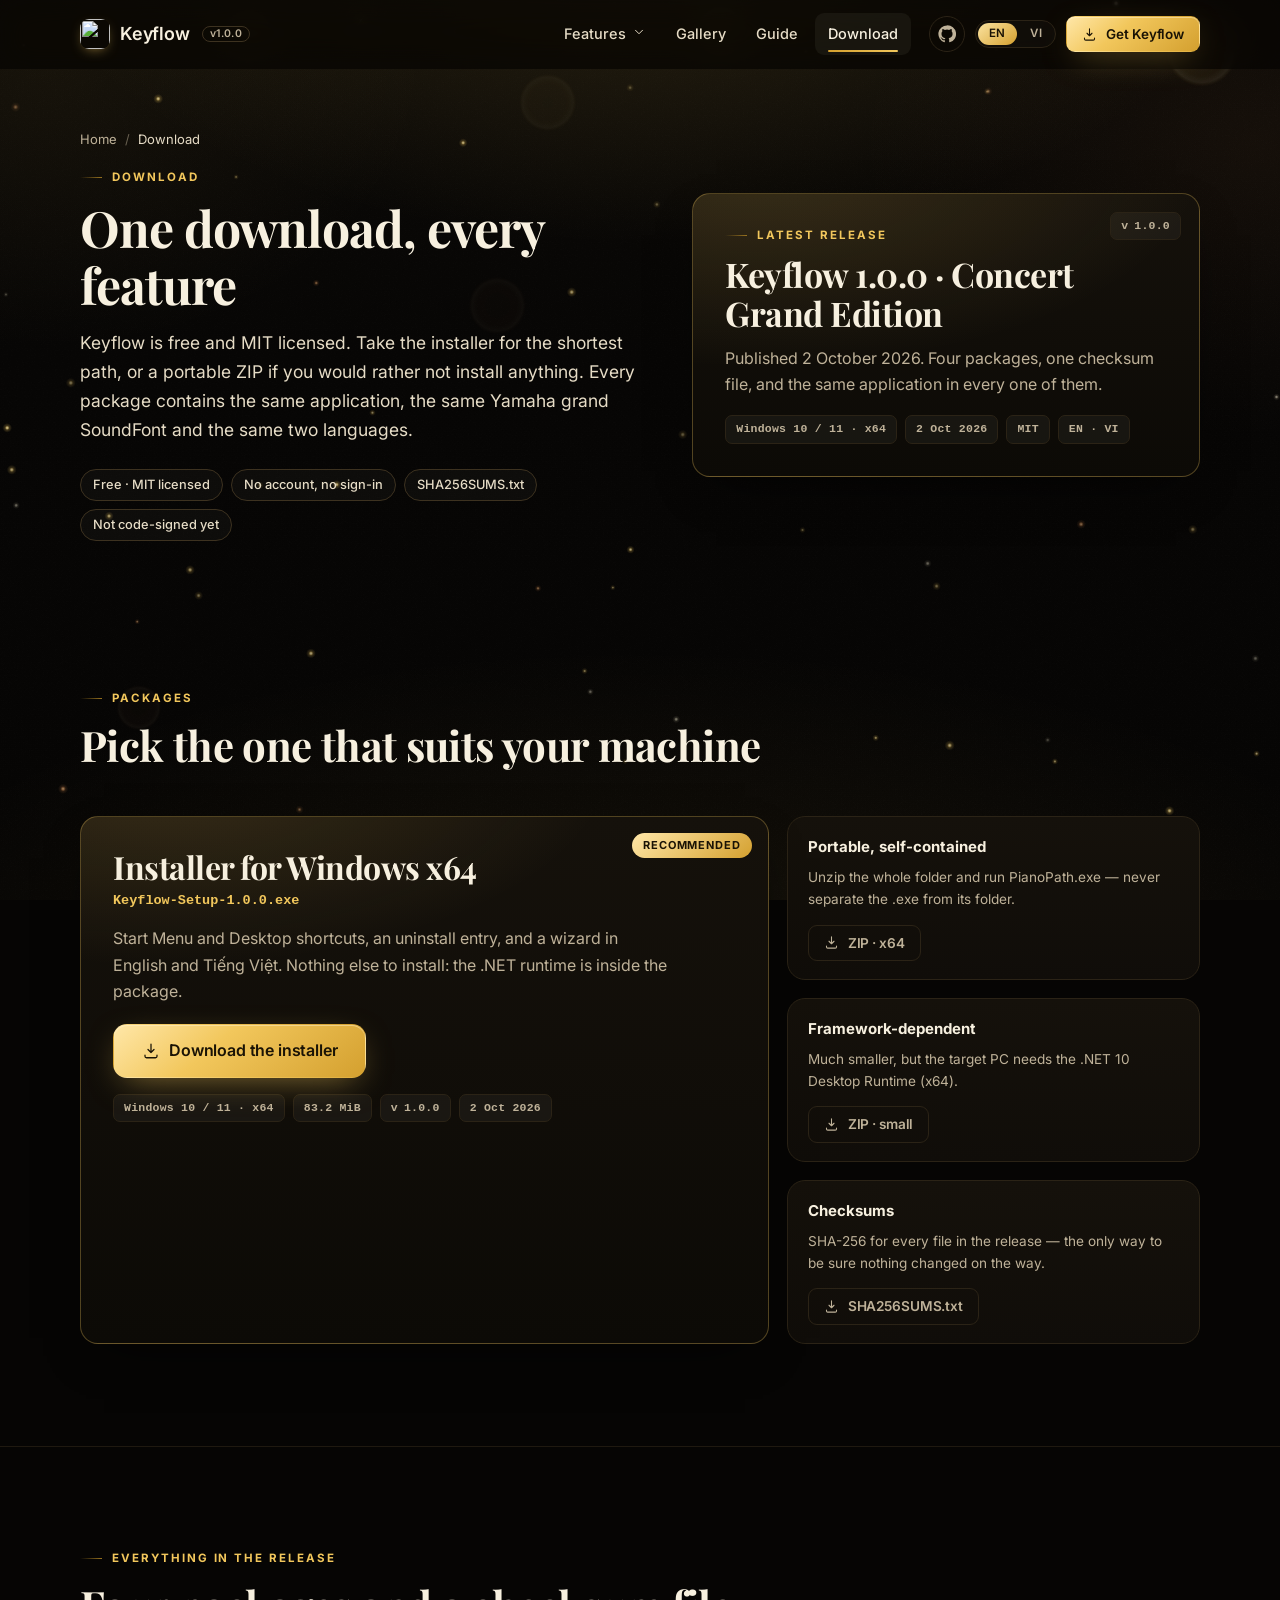
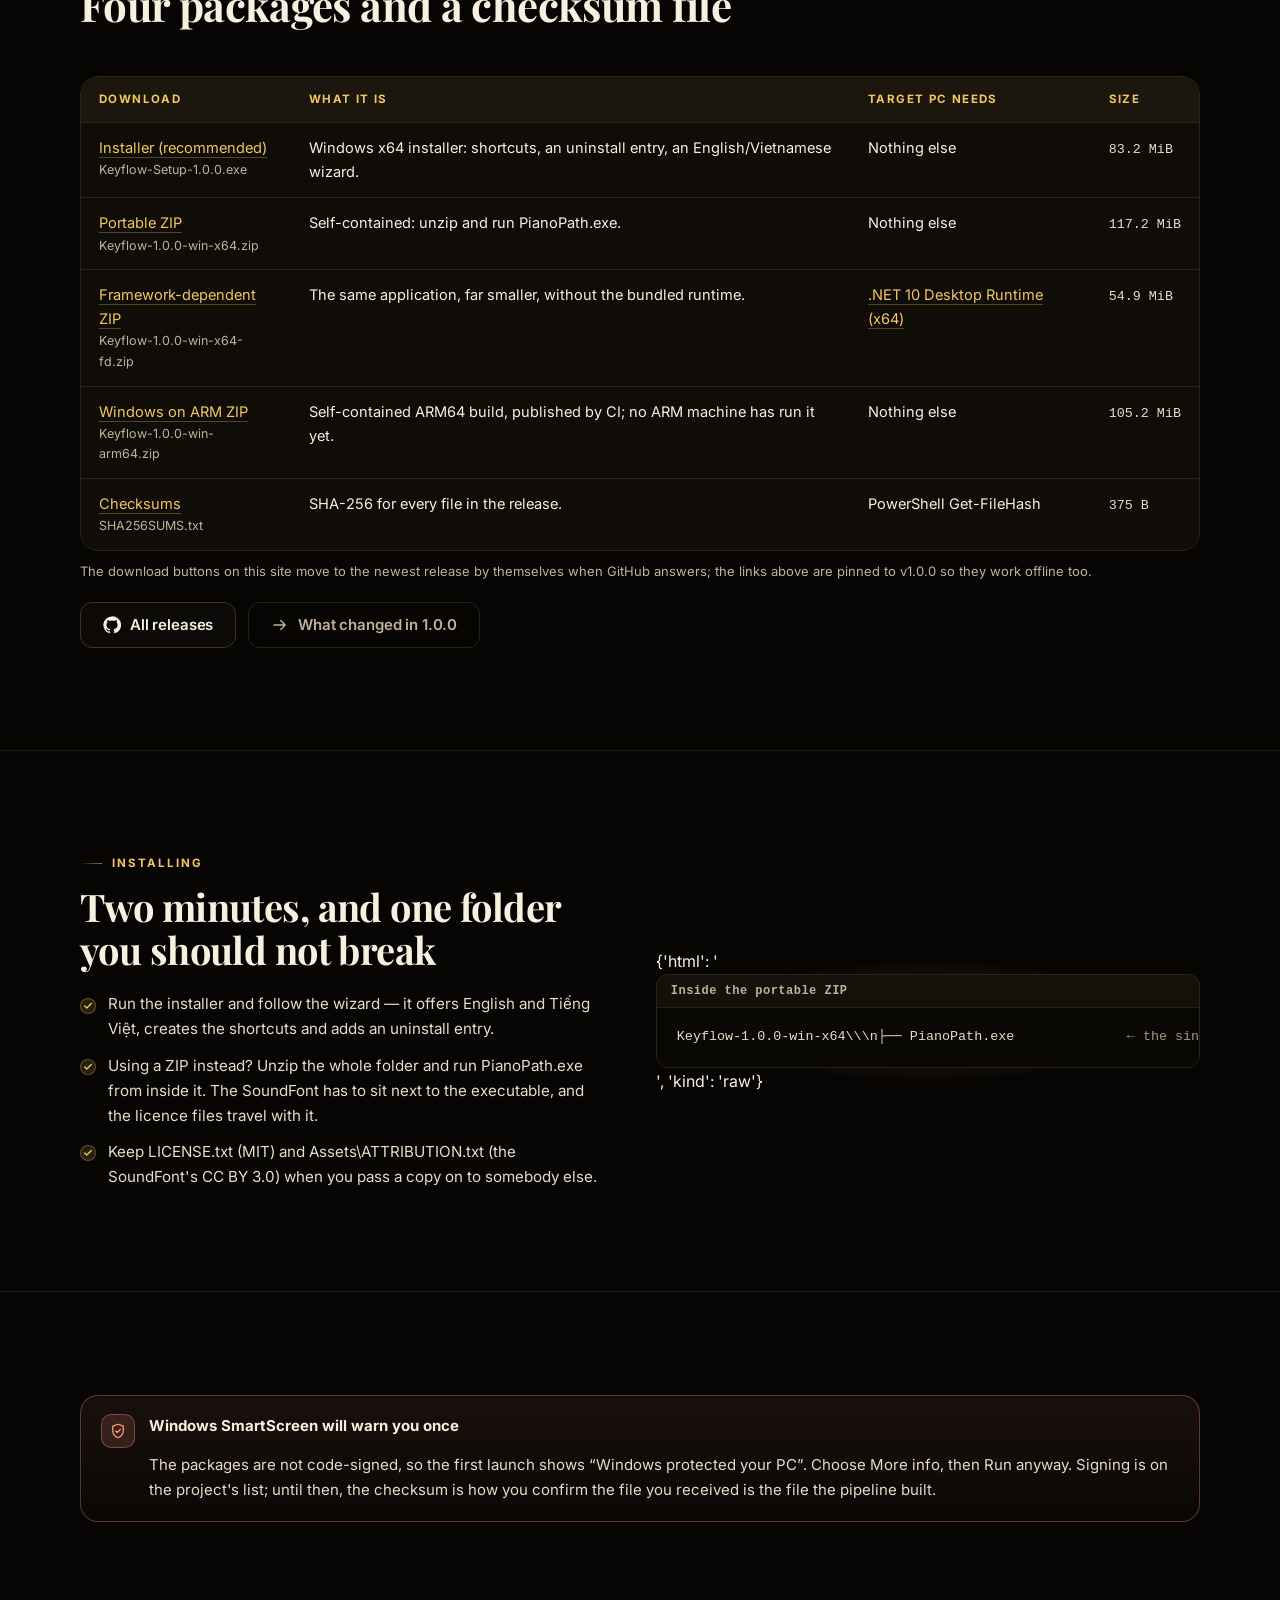
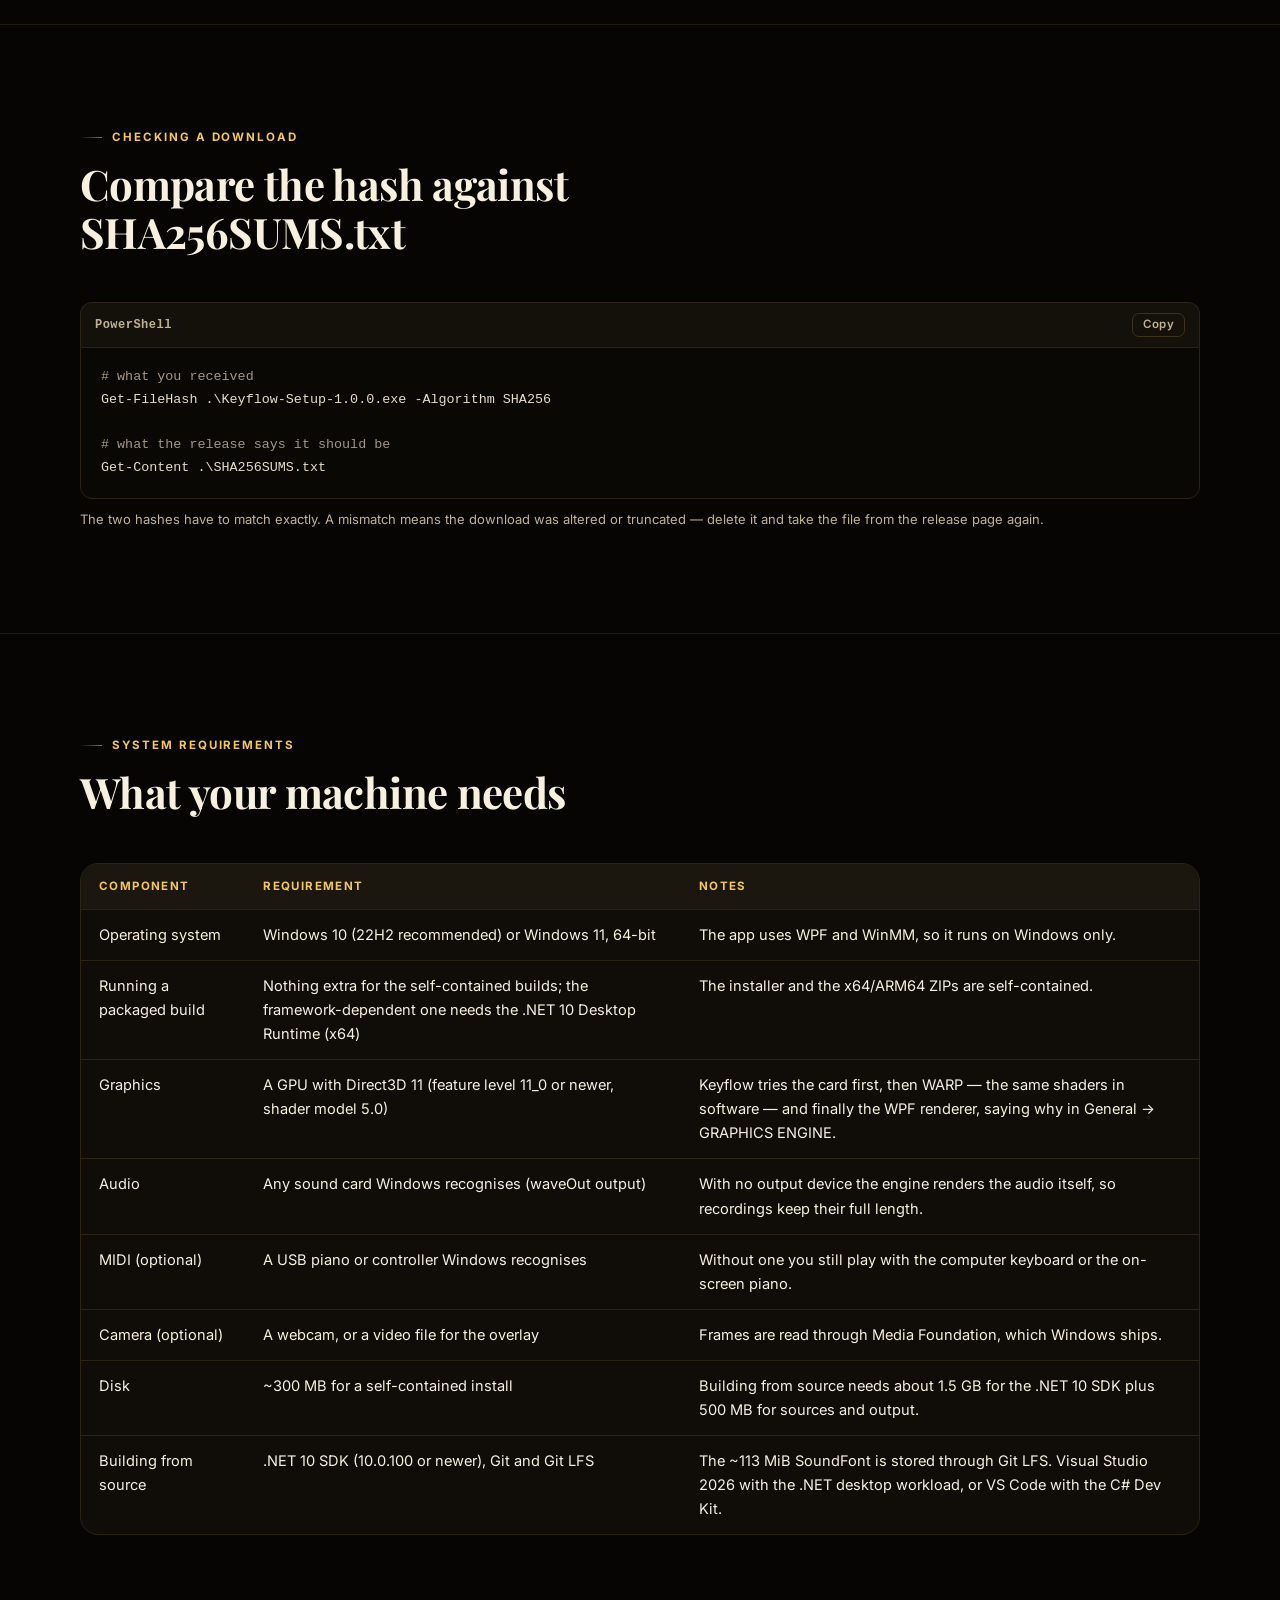
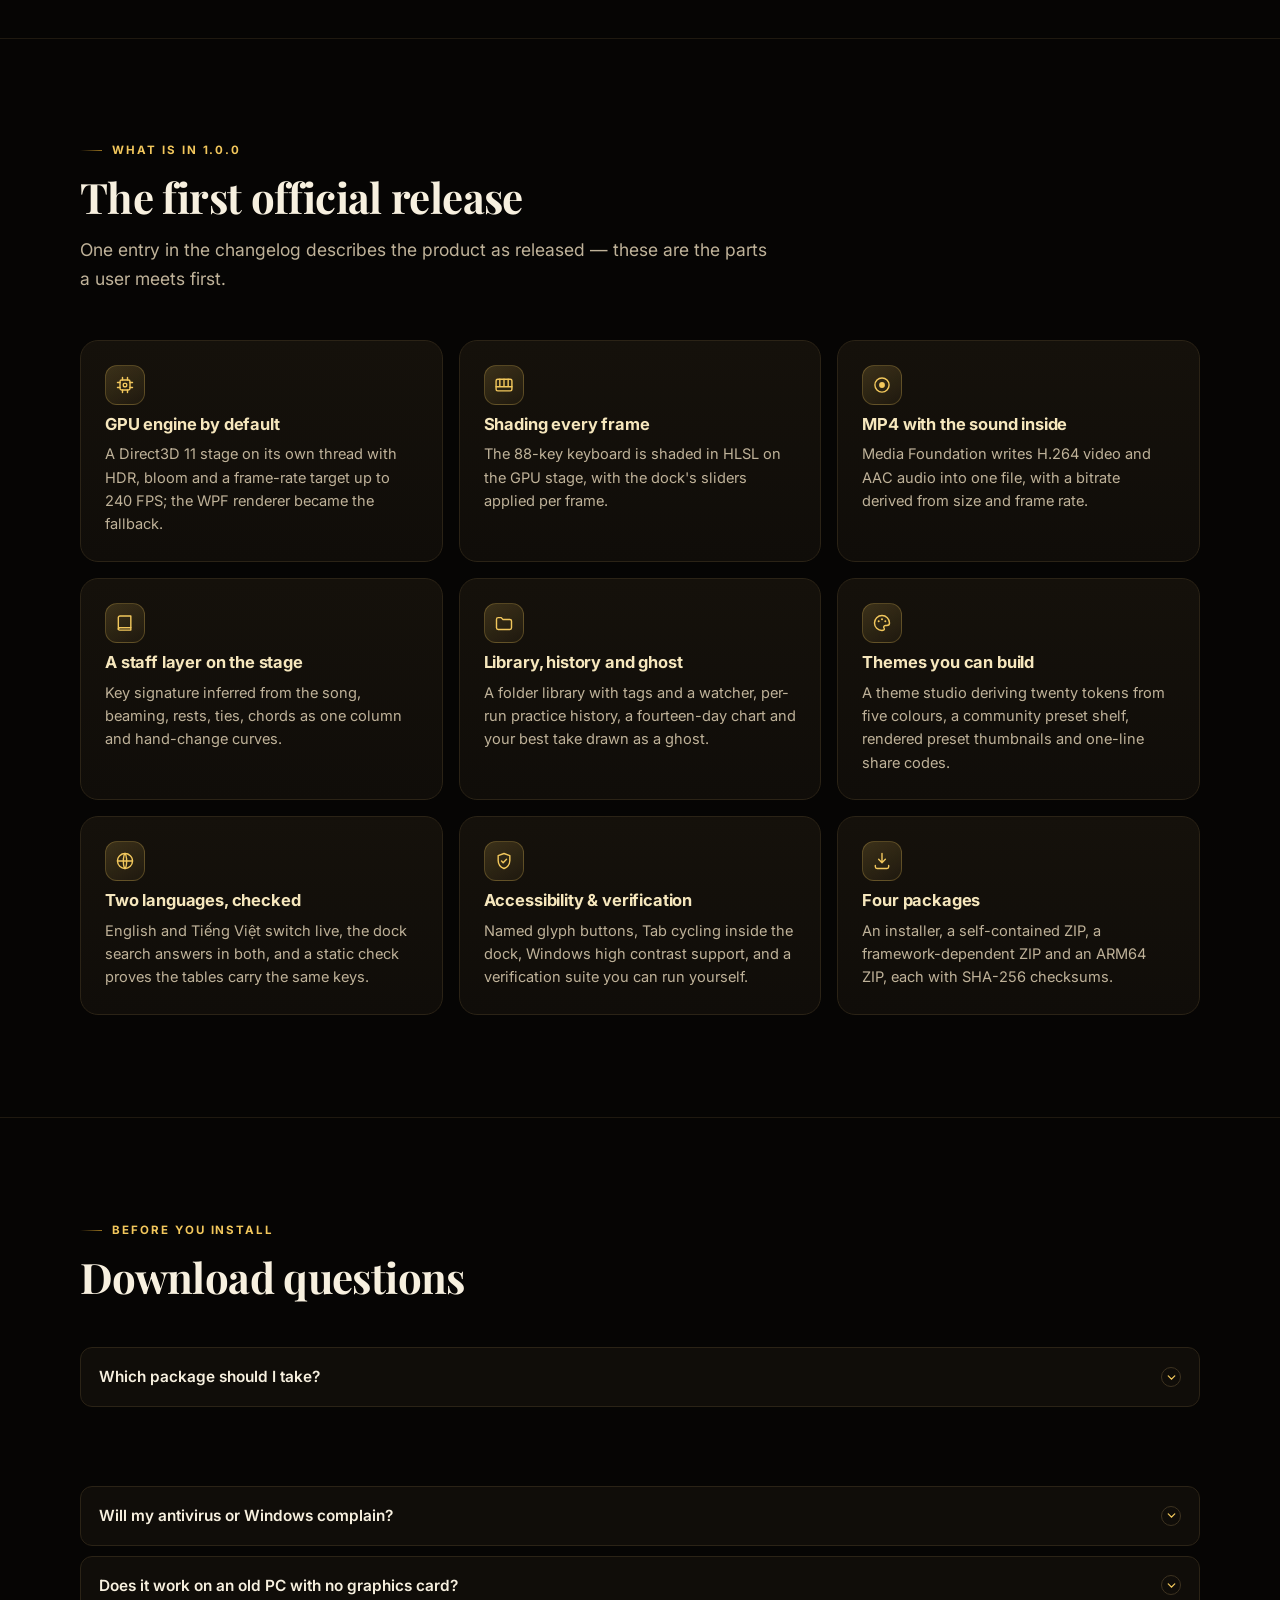
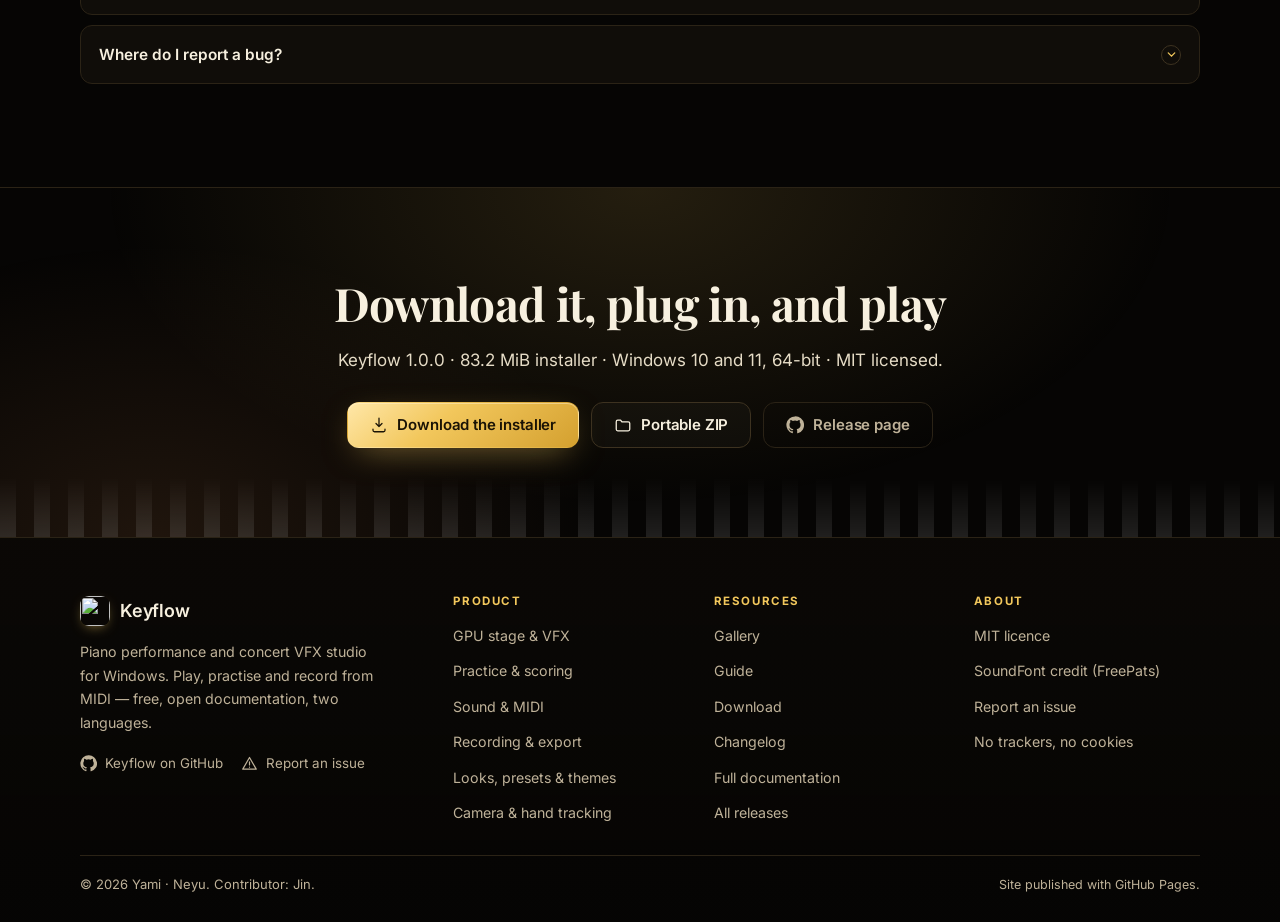
==== commit d1131f0f: "Concert-piano theme: gold and black palette, drifting stardust - style.css: new palette (black #0605" ====
--- a/download.html
+++ b/download.html
@@ -17,7 +17,7 @@
 <meta name="twitter:card" content="summary_large_image">
 <meta name="twitter:title" content="Download Keyflow 1.0.0 for Windows" data-i18n-attr="content=ui.title">
 <meta name="twitter:description" content="Download Keyflow 1.0.0 for Windows 10 and 11, 64-bit: an 83.2 MiB installer, a portable self-contained ZIP, a smaller framework-dependent ZIP and an ARM64 build — all free, MIT licensed, with SHA-256 checksums and setup instructions." data-i18n-attr="content=ui.description">
-<meta name="theme-color" content="#07070c">
+<meta name="theme-color" content="#060504">
 <meta name="color-scheme" content="dark">
 <link rel="icon" href="favicon.svg" type="image/svg+xml">
 <link rel="preconnect" href="https://fonts.googleapis.com">
@@ -41,6 +41,7 @@
 <script defer src="i18n/vi/ui.js"></script>
 <script defer src="i18n/vi/download.js"></script>
 <script defer src="site.js"></script>
+<script defer src="stardust.js"></script>
 <script type="application/ld+json">{
  "@context": "https://schema.org",
  "@type": "WebPage",
--- a/style.css
+++ b/style.css
@@ -3,29 +3,31 @@
    One stylesheet for every page.  Sections:
    1. tokens          6. navigation        11. tables & code
    2. base            7. hero              12. faq / callouts
-   3. utilities       8. sections          13. carousel & lightbox
+   3. utilities       8. sections          13. sliders & lightbox
    4. buttons         9. cards & splits    14. footer
    5. header          10. steps & stats    15. responsive & motion
    ========================================================================== */
 
 /* 1. tokens ---------------------------------------------------------------- */
 :root {
-  --bg: #07070c;
-  --bg-2: #0c0c13;
-  --surface: #101019;
-  --card: #13131d;
-  --card-2: #171722;
-  --line: #23232f;
-  --line-2: #2e2e3d;
-  --text: #f1f0f6;
-  --text-2: #cfcedb;
-  --muted: #9898ab;
-  --gold: #e6c169;
-  --gold-2: #c39a3c;
-  --gold-3: #8a6a22;
-  --violet: #8b3dff;
-  --cyan: #56d8e8;
-  --rose: #ff6b8b;
+  /* Concert grand: ebony black, warm gold, a little ivory and copper. */
+  --bg: #060504;
+  --bg-2: #0a0805;
+  --surface: #100d09;
+  --card: #15110b;
+  --card-2: #1b160e;
+  --line: #2b2316;
+  --line-2: #3d3220;
+  --text: #f7f0df;      /* 17.9:1 on --bg */
+  --text-2: #e6dcc6;    /* 14.9:1 */
+  --muted: #bfb299;     /*  9.7:1 (9.0:1 on --card) */
+  --gold: #f2c75c;      /* 12.7:1 */
+  --gold-2: #d4a02f;    /*  8.6:1 */
+  --gold-3: #9a7420;    /* decorative lines only, not for text */
+  --ivory: #fff3d2;
+  --champagne: #f6e3b0;
+  --copper: #d98a4e;
+  --coral: #ff9a7a;     /* warnings: 9.1:1 on --card */
   --radius: 18px;
   --radius-sm: 12px;
   --radius-xs: 9px;
@@ -35,8 +37,7 @@
   --shadow-1: 0 1px 2px rgba(0, 0, 0, .4);
   --shadow-2: 0 18px 50px -24px rgba(0, 0, 0, .9);
   --shadow-3: 0 40px 100px -40px rgba(0, 0, 0, .95);
-  --glow-gold: 0 10px 34px -12px rgba(230, 193, 105, .55);
-  --glow-violet: 0 0 90px -20px rgba(139, 61, 255, .55);
+  --glow-gold: 0 10px 34px -12px rgba(242, 199, 92, .6);
   --ease: cubic-bezier(.22, .61, .36, 1);
   --font-body: "Inter", system-ui, -apple-system, "Segoe UI", Roboto, sans-serif;
   --font-display: "Playfair Display", "Times New Roman", Georgia, serif;
@@ -65,17 +66,20 @@
   overflow-x: hidden;
 }
 
-/* Stage ambience: two soft lights and a fine grain, fixed behind everything. */
+/* Stage ambience: a spotlight from above and a warm glow from the floor, fixed behind everything
+   (stardust.js adds the drifting dust between this layer and the grain). */
 body::before {
   content: "";
   position: fixed;
   inset: 0;
-  z-index: -2;
+  z-index: -3;
   pointer-events: none;
   background:
-    radial-gradient(60rem 40rem at 12% -8%, rgba(139, 61, 255, .16), transparent 62%),
-    radial-gradient(52rem 34rem at 92% 4%, rgba(230, 193, 105, .1), transparent 60%),
-    radial-gradient(70rem 50rem at 50% 108%, rgba(86, 216, 232, .07), transparent 65%);
+    radial-gradient(64rem 38rem at 50% -16%, rgba(242, 199, 92, .17), transparent 64%),
+    radial-gradient(38rem 30rem at 4% 6%, rgba(242, 199, 92, .06), transparent 62%),
+    radial-gradient(40rem 30rem at 98% 16%, rgba(217, 138, 78, .06), transparent 62%),
+    radial-gradient(80rem 36rem at 50% 114%, rgba(242, 199, 92, .08), transparent 66%),
+    linear-gradient(180deg, #0a0805 0%, var(--bg) 40%, #050403 100%);
 }
 body::after {
   content: "";
@@ -86,6 +90,9 @@
   opacity: .5;
   background-image: url("data:image/svg+xml,%3Csvg xmlns='http://www.w3.org/2000/svg' width='140' height='140'%3E%3Cfilter id='n'%3E%3CfeTurbulence type='fractalNoise' baseFrequency='.85' numOctaves='3'/%3E%3CfeColorMatrix type='saturate' values='0'/%3E%3C/filter%3E%3Crect width='140' height='140' filter='url(%23n)' opacity='.045'/%3E%3C/svg%3E");
 }
+
+/* The drifting dust (stardust.js): between the ambient light (-3) and the grain (-1), behind all content. */
+.stardust { position: fixed; inset: 0; z-index: -2; display: block; width: 100%; height: 100%; pointer-events: none; }
 
 img, video { max-width: 100%; height: auto; display: block; }
 a { color: inherit; text-decoration: none; }
@@ -100,21 +107,21 @@
 code, kbd, samp { font-family: var(--font-mono); font-size: .88em; }
 kbd {
   display: inline-block; padding: 2px 7px; border-radius: 6px;
-  background: #1b1b26; border: 1px solid var(--line-2); border-bottom-width: 2px;
+  background: var(--card-2); border: 1px solid var(--line-2); border-bottom-width: 2px;
   color: var(--text); font-size: 12.5px; font-weight: 600; line-height: 1.5; white-space: nowrap;
 }
 em { font-style: normal; }
 .gold-text {
-  background: linear-gradient(96deg, #f7dd94, var(--gold) 42%, #b98f34);
+  background: linear-gradient(96deg, #fff0bd, var(--gold) 42%, #c4932b);
   -webkit-background-clip: text; background-clip: text; color: transparent;
 }
-::selection { background: rgba(230, 193, 105, .28); color: #fff; }
+::selection { background: rgba(242, 199, 92, .28); color: #fff; }
 :focus-visible { outline: 2px solid var(--gold); outline-offset: 3px; border-radius: 4px; }
 
 /* 3. utilities ------------------------------------------------------------- */
 .container { width: 100%; max-width: var(--max); margin-inline: auto; padding-inline: var(--gutter); }
 .section { padding-block: clamp(56px, 8vw, 104px); position: relative; }
-.section + .section { border-top: 1px solid rgba(35, 35, 47, .7); }
+.section + .section { border-top: 1px solid rgba(43, 35, 22, .7); }
 .section-head { max-width: 70ch; margin-bottom: clamp(28px, 4vw, 46px); }
 .section-head.center { margin-inline: auto; text-align: center; }
 .section-head h2 { font-size: clamp(27px, 3.6vw, 42px); }
@@ -165,25 +172,25 @@
 .btn-sm { padding: 9px 15px; font-size: 13.5px; border-radius: var(--radius-xs); }
 .btn-lg { padding: 16px 28px; font-size: 16px; border-radius: 14px; }
 .btn-gold {
-  background: linear-gradient(140deg, #f6dc90, var(--gold) 38%, var(--gold-2));
-  color: #1a1305; box-shadow: var(--glow-gold), inset 0 1px 0 rgba(255, 255, 255, .45);
-}
-.btn-gold:hover { transform: translateY(-2px); color: #1a1305; box-shadow: 0 16px 40px -12px rgba(230, 193, 105, .75), inset 0 1px 0 rgba(255, 255, 255, .5); }
+  background: linear-gradient(140deg, #ffe7a8, var(--gold) 40%, var(--gold-2));
+  color: #1a1305; box-shadow: var(--glow-gold), inset 0 1px 0 rgba(255, 244, 214, .45);
+}
+.btn-gold:hover { transform: translateY(-2px); color: #1a1305; box-shadow: 0 16px 40px -12px rgba(242, 199, 92, .75), inset 0 1px 0 rgba(255, 244, 214, .5); }
 .btn-gold:active { transform: translateY(0); }
-.btn-ghost { border-color: var(--line-2); background: rgba(255, 255, 255, .025); color: var(--text); }
-.btn-ghost:hover { border-color: var(--gold-3); background: rgba(230, 193, 105, .08); color: var(--text); transform: translateY(-2px); }
+.btn-ghost { border-color: var(--line-2); background: rgba(255, 244, 214, .025); color: var(--text); }
+.btn-ghost:hover { border-color: var(--gold-3); background: rgba(242, 199, 92, .08); color: var(--text); transform: translateY(-2px); }
 .btn-quiet { border-color: var(--line); color: var(--muted); background: transparent; }
-.btn-quiet:hover { color: var(--text); border-color: var(--line-2); background: rgba(255, 255, 255, .03); }
+.btn-quiet:hover { color: var(--text); border-color: var(--line-2); background: rgba(255, 244, 214, .03); }
 .btn-block { width: 100%; }
 .actions { display: flex; flex-wrap: wrap; gap: 12px; align-items: center; }
 .actions.center { justify-content: center; }
 .link-more {
   display: inline-flex; align-items: center; gap: 7px; color: var(--gold);
-  font-size: 14px; font-weight: 600; border-bottom: 1px solid rgba(230, 193, 105, .3);
+  font-size: 14px; font-weight: 600; border-bottom: 1px solid rgba(242, 199, 92, .3);
   padding-bottom: 2px; transition: border-color .2s, gap .2s;
 }
 .link-more:hover { border-color: var(--gold); gap: 11px; color: var(--gold); }
-.link-plain { color: var(--gold); border-bottom: 1px solid rgba(230, 193, 105, .3); }
+.link-plain { color: var(--gold); border-bottom: 1px solid rgba(242, 199, 92, .3); }
 .link-plain:hover { border-color: var(--gold); }
 
 /* 5. header ---------------------------------------------------------------- */
@@ -197,19 +204,19 @@
 
 .nav {
   position: sticky; top: 0; z-index: 50;
-  background: rgba(7, 7, 12, .72);
+  background: rgba(6, 5, 4, .72);
   backdrop-filter: blur(16px) saturate(150%);
   -webkit-backdrop-filter: blur(16px) saturate(150%);
   border-bottom: 1px solid transparent;
   transition: background .25s, border-color .25s, box-shadow .25s;
 }
-.nav.is-stuck { background: rgba(7, 7, 12, .93); border-bottom-color: var(--line); box-shadow: 0 12px 34px -28px #000; }
+.nav.is-stuck { background: rgba(6, 5, 4, .93); border-bottom-color: var(--line); box-shadow: 0 12px 34px -28px #000; }
 .nav-in {
   display: flex; align-items: center; gap: 18px;
   height: var(--head-h); max-width: var(--max); margin-inline: auto; padding-inline: var(--gutter);
 }
 .brand { display: flex; align-items: center; gap: 10px; font: 600 18px/1 var(--font-body); letter-spacing: -.01em; }
-.brand img { width: 30px; height: 30px; border-radius: 9px; box-shadow: 0 4px 14px -6px rgba(230, 193, 105, .8); }
+.brand img { width: 30px; height: 30px; border-radius: 9px; box-shadow: 0 4px 14px -6px rgba(242, 199, 92, .8); }
 .brand:hover { color: var(--text); }
 .brand .ver {
   margin-left: 2px; padding: 2px 7px; border-radius: 999px; border: 1px solid var(--line-2);
@@ -223,7 +230,7 @@
   font-family: inherit; display: inline-flex; align-items: center; gap: 6px;
   transition: color .18s, background .18s;
 }
-.nav-links > a:hover, .menu-btn:hover, .nav-links > a[aria-current="page"] { color: var(--text); background: rgba(255, 255, 255, .05); }
+.nav-links > a:hover, .menu-btn:hover, .nav-links > a[aria-current="page"] { color: var(--text); background: rgba(255, 244, 214, .05); }
 .nav-links > a[aria-current="page"]::after {
   content: ""; position: absolute; left: 13px; right: 13px; bottom: 3px; height: 2px; border-radius: 2px;
   background: linear-gradient(90deg, var(--gold-2), var(--gold));
@@ -236,7 +243,7 @@
   position: absolute; left: 50%; top: calc(100% - 6px); z-index: 55;
   width: min(760px, calc(100vw - 24px)); padding: 14px;
   translate: -50% 8px; opacity: 0; visibility: hidden; pointer-events: none;
-  background: rgba(14, 14, 21, .97); border: 1px solid var(--line-2); border-radius: var(--radius);
+  background: rgba(16, 13, 9, .97); border: 1px solid var(--line-2); border-radius: var(--radius);
   box-shadow: var(--shadow-3);
   backdrop-filter: blur(18px);
   transition: opacity .18s var(--ease), translate .18s var(--ease), visibility .18s;
@@ -250,7 +257,7 @@
   padding: 11px 12px; border-radius: var(--radius-sm); border: 1px solid transparent;
   transition: background .18s, border-color .18s, transform .18s;
 }
-.menu-item:hover { background: rgba(230, 193, 105, .07); border-color: rgba(230, 193, 105, .22); transform: translateX(2px); color: var(--text); }
+.menu-item:hover { background: rgba(242, 199, 92, .07); border-color: rgba(242, 199, 92, .22); transform: translateX(2px); color: var(--text); }
 .menu-item .ico { margin-top: 1px; }
 .menu-item b { display: block; font-size: 14.5px; font-weight: 600; }
 .menu-item span { display: block; color: var(--muted); font-size: 12.8px; line-height: 1.45; margin-top: 2px; }
@@ -266,22 +273,22 @@
   border: 1px solid var(--line); border-radius: 50%; color: var(--muted);
   transition: color .18s, border-color .18s, background .18s, transform .18s;
 }
-.icon-link:hover { color: var(--text); border-color: var(--line-2); background: rgba(255, 255, 255, .04); transform: translateY(-1px); }
-.lang { display: flex; padding: 2px; gap: 2px; border: 1px solid var(--line); border-radius: 999px; background: rgba(255, 255, 255, .02); }
+.icon-link:hover { color: var(--text); border-color: var(--line-2); background: rgba(255, 244, 214, .04); transform: translateY(-1px); }
+.lang { display: flex; padding: 2px; gap: 2px; border: 1px solid var(--line); border-radius: 999px; background: rgba(255, 244, 214, .02); }
 .lang button {
   all: unset; cursor: pointer; padding: 5px 11px; border-radius: 999px;
   font: 600 11.5px/1 var(--font-body); letter-spacing: .06em; color: var(--muted);
   transition: background .18s, color .18s;
 }
 .lang button:hover { color: var(--text); }
-.lang button[aria-pressed="true"] { background: linear-gradient(140deg, #f2d689, var(--gold-2)); color: #1a1305; }
+.lang button[aria-pressed="true"] { background: linear-gradient(140deg, #fbe3a0, var(--gold-2)); color: #1a1305; }
 .lang button:focus-visible { outline: 2px solid var(--gold); outline-offset: 2px; }
 .burger { display: none; }
 
 /* Mobile drawer */
 .drawer {
   position: fixed; inset: 0; z-index: 70; display: none;
-  background: rgba(4, 4, 8, .6); backdrop-filter: blur(4px);
+  background: rgba(3, 2, 2, .62); backdrop-filter: blur(4px);
   opacity: 0; transition: opacity .25s var(--ease);
 }
 .drawer.is-open { display: block; opacity: 1; }
@@ -303,7 +310,7 @@
   display: flex; align-items: center; gap: 12px; padding: 13px 12px; border-radius: var(--radius-sm);
   color: var(--text-2); font-size: 15.5px; font-weight: 500; border: 1px solid transparent;
 }
-.drawer a.dlink:hover, .drawer a.dlink[aria-current="page"] { background: rgba(255, 255, 255, .045); color: var(--text); border-color: var(--line); }
+.drawer a.dlink:hover, .drawer a.dlink[aria-current="page"] { background: rgba(255, 244, 214, .045); color: var(--text); border-color: var(--line); }
 .drawer a.dlink[aria-current="page"] { border-left: 2px solid var(--gold); }
 .drawer .dgroup { margin: 14px 0 4px; color: var(--muted); font-size: 11px; font-weight: 700; letter-spacing: .16em; text-transform: uppercase; padding-left: 12px; }
 .drawer .dsub { padding-left: 20px; }
@@ -322,29 +329,29 @@
 .hero-media { position: relative; margin: 0; }
 .hero-media::before {
   content: ""; position: absolute; inset: -10% -8%; z-index: -1; border-radius: 50%;
-  background: radial-gradient(closest-side, rgba(139, 61, 255, .38), transparent 72%);
+  background: radial-gradient(closest-side, rgba(242, 199, 92, .30), rgba(217, 138, 78, .09) 58%, transparent 74%);
   filter: blur(10px);
 }
 .frame {
   display: block;
   position: relative; border-radius: var(--radius); overflow: hidden;
   border: 1px solid var(--line-2); background: #000;
-  box-shadow: var(--shadow-3), 0 0 0 1px rgba(255, 255, 255, .03) inset;
+  box-shadow: var(--shadow-3), 0 0 0 1px rgba(255, 244, 214, .03) inset;
 }
 .frame img, .frame video { width: 100%; height: auto; display: block; }
 picture.frame { width: 100%; }
 .frame::after {
   content: ""; position: absolute; inset: 0; pointer-events: none; border-radius: inherit;
-  background: linear-gradient(180deg, rgba(255, 255, 255, .05), transparent 26%);
+  background: linear-gradient(180deg, rgba(255, 244, 214, .05), transparent 26%);
 }
 .frame-cap { margin-top: 12px; color: var(--muted); font-size: 13.5px; text-align: center; }
 .frame-badge {
   position: absolute; z-index: 2; top: 12px; left: 12px; display: inline-flex; align-items: center; gap: 7px;
   padding: 6px 11px; border-radius: 999px; font-size: 11.5px; font-weight: 600; letter-spacing: .04em;
-  background: rgba(7, 7, 12, .78); border: 1px solid var(--line-2); color: var(--text-2);
+  background: rgba(6, 5, 4, .78); border: 1px solid var(--line-2); color: var(--text-2);
   backdrop-filter: blur(8px);
 }
-.frame-badge .dot { width: 7px; height: 7px; border-radius: 50%; background: var(--cyan); box-shadow: 0 0 10px var(--cyan); }
+.frame-badge .dot { width: 7px; height: 7px; border-radius: 50%; background: var(--gold); box-shadow: 0 0 10px var(--gold); }
 
 /* Page hero (subpages) */
 .pagehero { padding-block: clamp(34px, 5vw, 60px) clamp(26px, 4vw, 46px); }
@@ -360,19 +367,19 @@
 
 .chip, .pill {
   display: inline-flex; align-items: center; gap: 7px; padding: 6px 12px; border-radius: 999px;
-  border: 1px solid var(--line-2); background: rgba(255, 255, 255, .03);
+  border: 1px solid var(--line-2); background: rgba(255, 244, 214, .03);
   color: var(--text-2); font-size: 12.8px; font-weight: 500; line-height: 1.4;
 }
-.chip.gold { border-color: rgba(230, 193, 105, .35); background: rgba(230, 193, 105, .09); color: #f4e2b4; }
-.chip.violet { border-color: rgba(139, 61, 255, .35); background: rgba(139, 61, 255, .1); color: #d9c4ff; }
-.chip.cyan { border-color: rgba(86, 216, 232, .3); background: rgba(86, 216, 232, .08); color: #bfeef5; }
+.chip.gold { border-color: rgba(242, 199, 92, .35); background: rgba(242, 199, 92, .09); color: #f4e2b4; }
+.chip.ivory { border-color: rgba(255, 243, 210, .32); background: rgba(255, 243, 210, .07); color: var(--ivory); }
+.chip.copper { border-color: rgba(217, 138, 78, .42); background: rgba(217, 138, 78, .1); color: #f3c9a3; }
 .chips { display: flex; flex-wrap: wrap; gap: 8px; }
 .chips.tight { gap: 6px; }
 
 /* 7. stats ----------------------------------------------------------------- */
 .stats { display: grid; grid-template-columns: repeat(6, 1fr); gap: 1px; border: 1px solid var(--line); border-radius: var(--radius); overflow: hidden; background: var(--line); }
 .stat { padding: 22px 14px; text-align: center; background: linear-gradient(180deg, var(--bg-2), var(--surface)); transition: background .25s; }
-.stat:hover { background: linear-gradient(180deg, #14141f, #101019); }
+.stat:hover { background: linear-gradient(180deg, var(--card-2), var(--surface)); }
 .stat b { display: block; font: 700 clamp(22px, 2.4vw, 31px)/1.1 var(--font-display); color: var(--gold); letter-spacing: -.01em; }
 .stat span { display: block; margin-top: 6px; color: var(--muted); font-size: 12.6px; line-height: 1.35; }
 .stats.four { grid-template-columns: repeat(4, 1fr); }
@@ -384,16 +391,16 @@
 .card {
   position: relative; display: flex; flex-direction: column; gap: 10px;
   padding: 24px; border-radius: var(--radius); border: 1px solid var(--line);
-  background: linear-gradient(180deg, var(--card), #101019);
+  background: linear-gradient(180deg, var(--card), var(--surface));
   transition: transform .22s var(--ease), border-color .22s, box-shadow .22s, background .22s;
   overflow: hidden;
 }
 .card::before {
   content: ""; position: absolute; inset: -1px; border-radius: inherit; pointer-events: none; opacity: 0;
-  background: radial-gradient(24rem 12rem at 20% 0%, rgba(230, 193, 105, .13), transparent 70%);
+  background: radial-gradient(24rem 12rem at 20% 0%, rgba(242, 199, 92, .13), transparent 70%);
   transition: opacity .25s;
 }
-.card:hover { transform: translateY(-3px); border-color: rgba(230, 193, 105, .3); box-shadow: var(--shadow-2); }
+.card:hover { transform: translateY(-3px); border-color: rgba(242, 199, 92, .3); box-shadow: var(--shadow-2); }
 .card:hover::before { opacity: 1; }
 .card h3 { font-size: 16.5px; color: #f6e7bd; letter-spacing: -.01em; }
 .card p { margin: 0; color: var(--muted); font-size: 14.6px; line-height: 1.6; }
@@ -405,12 +412,12 @@
 .ico {
   display: inline-grid; place-items: center; width: 40px; height: 40px; flex: none;
   border-radius: 12px; color: var(--gold);
-  background: linear-gradient(150deg, rgba(230, 193, 105, .18), rgba(230, 193, 105, .05));
-  border: 1px solid rgba(230, 193, 105, .24);
+  background: linear-gradient(150deg, rgba(242, 199, 92, .18), rgba(242, 199, 92, .05));
+  border: 1px solid rgba(242, 199, 92, .24);
 }
 .ico.sm { width: 34px; height: 34px; border-radius: 10px; }
-.ico.violet { color: #c9a6ff; background: linear-gradient(150deg, rgba(139, 61, 255, .22), rgba(139, 61, 255, .06)); border-color: rgba(139, 61, 255, .3); }
-.ico.cyan { color: #a5e9f2; background: linear-gradient(150deg, rgba(86, 216, 232, .2), rgba(86, 216, 232, .05)); border-color: rgba(86, 216, 232, .28); }
+.ico.ivory { color: var(--ivory); background: linear-gradient(150deg, rgba(255, 243, 210, .16), rgba(255, 243, 210, .04)); border-color: rgba(255, 243, 210, .28); }
+.ico.copper { color: #f3c9a3; background: linear-gradient(150deg, rgba(217, 138, 78, .22), rgba(217, 138, 78, .06)); border-color: rgba(217, 138, 78, .34); }
 
 /* Split (copy + picture) */
 .split { display: grid; grid-template-columns: minmax(0, 1fr) minmax(0, 1.05fr); gap: clamp(26px, 4.5vw, 60px); align-items: center; }
@@ -423,22 +430,20 @@
 .ticks li { position: relative; padding-left: 28px; color: var(--text-2); font-size: 15.2px; }
 .ticks li::before {
   content: ""; position: absolute; left: 0; top: .42em; width: 16px; height: 16px; border-radius: 50%;
-  background: rgba(230, 193, 105, .14) url("data:image/svg+xml,%3Csvg xmlns='http://www.w3.org/2000/svg' viewBox='0 0 24 24' fill='none' stroke='%23e6c169' stroke-width='3.2' stroke-linecap='round' stroke-linejoin='round'%3E%3Cpath d='M20 6 9 17l-5-5'/%3E%3C/svg%3E") center / 10px no-repeat;
-  border: 1px solid rgba(230, 193, 105, .3);
-}
-.ticks.notes li::before { content: "♪"; display: grid; place-items: center; font-size: 10px; color: var(--gold); background: rgba(230, 193, 105, .12); }
+  background: rgba(242, 199, 92, .14) url("data:image/svg+xml,%3Csvg xmlns='http://www.w3.org/2000/svg' viewBox='0 0 24 24' fill='none' stroke='%23f2c75c' stroke-width='3.2' stroke-linecap='round' stroke-linejoin='round'%3E%3Cpath d='M20 6 9 17l-5-5'/%3E%3C/svg%3E") center / 10px no-repeat;
+  border: 1px solid rgba(242, 199, 92, .3);
+}
+.ticks.notes li::before { content: "♪"; display: grid; place-items: center; font-size: 10px; color: var(--gold); background: rgba(242, 199, 92, .12); }
 .split-media { position: relative; }
 .split-media::before {
   content: ""; position: absolute; inset: -8% -6%; z-index: -1; border-radius: 40%;
-  background: radial-gradient(closest-side, rgba(139, 61, 255, .26), transparent 72%);
-}
-
-/* Shot grid (gallery teasers) */
-.shotgrid { display: grid; gap: 16px; grid-template-columns: repeat(3, minmax(0, 1fr)); }
-.shotgrid.two { grid-template-columns: repeat(2, minmax(0, 1fr)); }
+  background: radial-gradient(closest-side, rgba(242, 199, 92, .17), rgba(217, 138, 78, .05) 60%, transparent 74%);
+}
+
+/* A picture with a caption (the zoom button inside .frame opens the viewer) */
 .shot { margin: 0; }
 .shot .frame { cursor: zoom-in; transition: transform .25s var(--ease), border-color .25s, box-shadow .25s; }
-.shot:hover .frame { transform: translateY(-3px); border-color: rgba(230, 193, 105, .32); box-shadow: var(--shadow-2); }
+.shot:hover .frame { transform: translateY(-3px); border-color: rgba(242, 199, 92, .32); box-shadow: var(--shadow-2); }
 .shot figcaption { margin-top: 10px; color: var(--muted); font-size: 13.5px; text-align: center; }
 
 /* 9. steps ----------------------------------------------------------------- */
@@ -448,13 +453,13 @@
 .steps li {
   counter-increment: st; position: relative; display: grid; gap: 8px; align-content: start;
   padding: 24px; border-radius: var(--radius); border: 1px solid var(--line);
-  background: linear-gradient(180deg, var(--card), #101019);
+  background: linear-gradient(180deg, var(--card), var(--surface));
 }
 .steps li::before {
   content: counter(st, decimal-leading-zero);
   font: 700 13px/1 var(--font-mono); letter-spacing: .06em; color: var(--gold);
   display: inline-grid; place-items: center; width: 40px; height: 40px; border-radius: 12px;
-  background: rgba(230, 193, 105, .1); border: 1px solid rgba(230, 193, 105, .25); margin-bottom: 4px;
+  background: rgba(242, 199, 92, .1); border: 1px solid rgba(242, 199, 92, .25); margin-bottom: 4px;
 }
 .steps b { font-size: 16px; }
 .steps span, .steps p { color: var(--muted); font-size: 14.6px; }
@@ -463,7 +468,7 @@
 .steps-num li::before {
   content: counter(sn); position: absolute; left: 0; top: 1px; width: 28px; height: 28px; border-radius: 50%;
   display: grid; place-items: center; font: 700 13px/1 var(--font-body); color: var(--gold);
-  background: rgba(230, 193, 105, .12); border: 1px solid rgba(230, 193, 105, .28);
+  background: rgba(242, 199, 92, .12); border: 1px solid rgba(242, 199, 92, .28);
 }
 .steps-num b { color: var(--text); }
 
@@ -473,15 +478,15 @@
 table.data caption { caption-side: top; text-align: left; padding: 16px 18px 0; color: var(--muted); font-size: 13.5px; }
 table.data th, table.data td { padding: 13px 18px; text-align: left; vertical-align: top; border-bottom: 1px solid var(--line); }
 table.data thead th {
-  position: sticky; top: 0; z-index: 1; background: #15151f; color: var(--gold);
+  position: sticky; top: 0; z-index: 1; background: var(--card-2); color: var(--gold);
   font-size: 11.5px; font-weight: 700; letter-spacing: .12em; text-transform: uppercase; white-space: nowrap;
 }
 table.data tbody tr:last-child td { border-bottom: 0; }
-table.data tbody tr:hover { background: rgba(255, 255, 255, .022); }
+table.data tbody tr:hover { background: rgba(255, 244, 214, .022); }
 table.data td b { color: var(--text); }
 table.data td .muted { color: var(--muted); }
 table.data .num { font-family: var(--font-mono); font-size: 13.4px; color: var(--text-2); white-space: nowrap; }
-table.data a { color: var(--gold); border-bottom: 1px solid rgba(230, 193, 105, .3); }
+table.data a { color: var(--gold); border-bottom: 1px solid rgba(242, 199, 92, .3); }
 table.data a:hover { border-color: var(--gold); }
 .table-note { margin-top: 10px; color: var(--muted); font-size: 13px; }
 
@@ -492,36 +497,36 @@
 
 pre.code {
   margin: 0; padding: 18px 20px; overflow-x: auto; border-radius: var(--radius-sm);
-  background: #0a0a11; border: 1px solid var(--line); color: #d9d8e4;
+  background: #0a0805; border: 1px solid var(--line); color: var(--text-2);
   font: 400 13.4px/1.7 var(--font-mono); tab-size: 2;
 }
-pre.code .c { color: #6f6f82; }
+pre.code .c { color: #a39682; }
 pre.code .g { color: var(--gold); }
 .code-head {
   display: flex; align-items: center; justify-content: space-between; gap: 12px;
   padding: 10px 14px; border: 1px solid var(--line); border-bottom: 0; border-radius: var(--radius-sm) var(--radius-sm) 0 0;
-  background: #12121b; color: var(--muted); font: 600 12px/1 var(--font-mono); letter-spacing: .04em;
+  background: #14100a; color: var(--muted); font: 600 12px/1 var(--font-mono); letter-spacing: .04em;
 }
 .code-head + pre.code { border-radius: 0 0 var(--radius-sm) var(--radius-sm); }
 .copy-btn {
   all: unset; cursor: pointer; padding: 5px 10px; border-radius: 7px; border: 1px solid var(--line-2);
   color: var(--muted); font: 600 11.5px/1 var(--font-body); transition: color .18s, border-color .18s;
 }
-.copy-btn:hover { color: var(--gold); border-color: rgba(230, 193, 105, .4); }
+.copy-btn:hover { color: var(--gold); border-color: rgba(242, 199, 92, .4); }
 
 /* 11. callouts & faq ------------------------------------------------------- */
 .callout {
   display: grid; grid-template-columns: auto minmax(0, 1fr); gap: 14px; align-items: start;
   padding: 18px 20px; border-radius: var(--radius); border: 1px solid var(--line);
-  background: linear-gradient(180deg, var(--card), #101019); color: var(--text-2); font-size: 15px;
+  background: linear-gradient(180deg, var(--card), var(--surface)); color: var(--text-2); font-size: 15px;
 }
 .callout .ico { width: 34px; height: 34px; border-radius: 10px; }
 .callout b { color: var(--text); }
-.callout.warn { border-color: rgba(255, 107, 139, .28); background: linear-gradient(180deg, rgba(255, 107, 139, .07), rgba(255, 107, 139, .02)); }
-.callout.warn .ico { color: #ffb3c2; background: rgba(255, 107, 139, .14); border-color: rgba(255, 107, 139, .3); }
-.callout.tip { border-color: rgba(86, 216, 232, .26); background: linear-gradient(180deg, rgba(86, 216, 232, .07), rgba(86, 216, 232, .02)); }
-.callout.tip .ico { color: #a5e9f2; background: rgba(86, 216, 232, .13); border-color: rgba(86, 216, 232, .28); }
-.callout.gold { border-color: rgba(230, 193, 105, .3); background: linear-gradient(180deg, rgba(230, 193, 105, .08), rgba(230, 193, 105, .02)); }
+.callout.warn { border-color: rgba(255, 154, 122, .32); background: linear-gradient(180deg, rgba(255, 154, 122, .08), rgba(255, 154, 122, .02)); }
+.callout.warn .ico { color: var(--coral); background: rgba(255, 154, 122, .14); border-color: rgba(255, 154, 122, .34); }
+.callout.tip { border-color: rgba(246, 227, 176, .3); background: linear-gradient(180deg, rgba(246, 227, 176, .08), rgba(246, 227, 176, .02)); }
+.callout.tip .ico { color: var(--champagne); background: rgba(246, 227, 176, .13); border-color: rgba(246, 227, 176, .3); }
+.callout.gold { border-color: rgba(242, 199, 92, .3); background: linear-gradient(180deg, rgba(242, 199, 92, .08), rgba(242, 199, 92, .02)); }
 .callout p:last-child { margin-bottom: 0; }
 
 .faq { display: grid; gap: 10px; }
@@ -529,7 +534,7 @@
   border: 1px solid var(--line); border-radius: var(--radius-sm); background: var(--surface);
   transition: border-color .2s, background .2s;
 }
-details.qa[open] { border-color: rgba(230, 193, 105, .3); background: linear-gradient(180deg, var(--card), #101019); }
+details.qa[open] { border-color: rgba(242, 199, 92, .3); background: linear-gradient(180deg, var(--card), var(--surface)); }
 details.qa summary {
   display: flex; align-items: center; gap: 14px; cursor: pointer; list-style: none;
   padding: 16px 18px; font-weight: 600; font-size: 15.4px; color: var(--text);
@@ -538,66 +543,213 @@
 details.qa summary::after {
   content: ""; margin-left: auto; flex: none; width: 20px; height: 20px; border-radius: 50%;
   border: 1px solid var(--line-2);
-  background: url("data:image/svg+xml,%3Csvg xmlns='http://www.w3.org/2000/svg' viewBox='0 0 24 24' fill='none' stroke='%23e6c169' stroke-width='2.4' stroke-linecap='round'%3E%3Cpath d='M6 9l6 6 6-6'/%3E%3C/svg%3E") center / 13px no-repeat;
+  background: url("data:image/svg+xml,%3Csvg xmlns='http://www.w3.org/2000/svg' viewBox='0 0 24 24' fill='none' stroke='%23f2c75c' stroke-width='2.4' stroke-linecap='round'%3E%3Cpath d='M6 9l6 6 6-6'/%3E%3C/svg%3E") center / 13px no-repeat;
   transition: transform .22s var(--ease), border-color .2s;
 }
-details.qa[open] summary::after { transform: rotate(180deg); border-color: rgba(230, 193, 105, .5); }
+details.qa[open] summary::after { transform: rotate(180deg); border-color: rgba(242, 199, 92, .5); }
 details.qa .a { padding: 0 18px 18px; color: var(--muted); font-size: 14.8px; }
 details.qa .a p { margin-bottom: .7em; }
-details.qa .a a { color: var(--gold); border-bottom: 1px solid rgba(230, 193, 105, .3); }
-
-/* 12. carousel & lightbox -------------------------------------------------- */
-.carousel { position: relative; }
-.track {
-  display: flex; list-style: none; overflow-x: auto; scroll-snap-type: x mandatory;
-  scrollbar-width: none; border-radius: var(--radius);
-}
-.track::-webkit-scrollbar { display: none; }
-.track:focus-visible { outline: 2px solid var(--gold); outline-offset: 5px; }
-.slide { flex: 0 0 100%; scroll-snap-align: center; }
-.slide figure { margin: 0; }
-.slide .frame { cursor: pointer; }
-.slide figcaption { margin-top: 12px; text-align: center; color: var(--muted); font-size: 14px; }
-.car-btn {
-  position: absolute; top: calc(50% - 46px); z-index: 3; width: 46px; height: 46px; border-radius: 50%;
-  display: grid; place-items: center; cursor: pointer; padding: 0; color: var(--text);
-  background: rgba(9, 9, 14, .74); border: 1px solid var(--line-2); backdrop-filter: blur(9px);
-  transition: border-color .18s, background .18s, transform .18s;
-}
-.car-btn:hover { border-color: var(--gold); background: rgba(9, 9, 14, .94); transform: scale(1.06); }
-.car-btn.prev { left: 14px; }
-.car-btn.next { right: 14px; }
-.dots { display: flex; justify-content: center; flex-wrap: wrap; gap: 8px; margin-top: 16px; }
-.dots button {
-  width: 8px; height: 8px; padding: 0; border: 0; border-radius: 50%; cursor: pointer;
-  background: #3a3a4a; transition: background .18s, transform .18s, width .18s;
-}
-.dots button[aria-pressed="true"] { background: var(--gold); width: 22px; border-radius: 999px; }
-
-.lightbox { position: fixed; inset: 0; z-index: 90; display: none; padding: clamp(12px, 4vw, 44px); background: rgba(3, 3, 6, .93); backdrop-filter: blur(8px); }
+details.qa .a a { color: var(--gold); border-bottom: 1px solid rgba(242, 199, 92, .3); }
+
+/* 12. sliders & lightbox --------------------------------------------------- */
+/* One picture at a time.  Markup: tools/sitekit.py render_slider(); behaviour:
+   site.js.  Without scripting the slides simply stack as a list. */
+.slider { --p: 0; position: relative; display: grid; gap: 22px; width: 100%; max-width: 1040px; margin-inline: auto; }
+/* the controls that are not arrows live outside the picture, so a screenshot is never covered */
+.slider-spotlight {
+  grid-template-columns: minmax(0, 1fr) auto minmax(0, 1fr); align-items: center;
+  grid-template-areas: "stage stage stage" "count nav play";
+}
+.slider-tabs {
+  max-width: none; align-items: start; column-gap: clamp(20px, 2.4vw, 32px); row-gap: 14px;
+  grid-template-columns: minmax(0, 1fr) minmax(240px, 300px); grid-template-rows: auto 1fr;
+  grid-template-areas: "stage nav" "stage play";
+}
+.slider-steps {
+  align-items: start; row-gap: 30px; column-gap: 18px;
+  grid-template-columns: minmax(0, 1fr) auto; grid-template-areas: "nav play" "stage stage";
+}
+.slider-stage { grid-area: stage; min-width: 0; }
+.slider-nav { grid-area: nav; position: relative; min-width: 0; }
+.slider-viewport { position: relative; container-type: inline-size; touch-action: pan-y; }
+
+.slides { list-style: none; margin: 0; padding: 0; display: grid; }
+.slide { grid-area: 1 / 1; min-width: 0; }
+.slide figure { margin: 0; display: grid; gap: 16px; align-content: start; }
+.slide .frame { -webkit-user-select: none; user-select: none; }
+.slide figcaption {
+  max-width: 68ch; margin-inline: auto; padding-inline: 8px; text-align: center;
+  color: var(--text-2); font-size: 15.5px; line-height: 1.6;
+}
+
+/* no scripting: a plain list of pictures */
+.slider:not(.is-ready) .slides { gap: 34px; }
+.slider:not(.is-ready) .slide { grid-area: auto; }
+.slider:not(.is-ready) :is(.slider-play, .slider-btn, .slider-count, .slider-nav, .lb-trigger) { display: none; }
+
+/* scripting: the slides share one cell and cross-fade */
+.slider.is-ready .slide { opacity: 0; visibility: hidden; transition: opacity .7s var(--ease), visibility 0s linear .7s; }
+.slider.is-ready .slide.is-active { opacity: 1; visibility: visible; z-index: 1; transition: opacity .7s var(--ease), visibility 0s; }
+@keyframes slide-in-next { from { transform: translateX(34px); } to { transform: none; } }
+@keyframes slide-in-prev { from { transform: translateX(-34px); } to { transform: none; } }
+@keyframes slide-drift { from { transform: scale(1.04); } to { transform: scale(1); } }
+.slider-tabs[data-dir] .slide.is-active .frame,
+.slider-steps[data-dir] .slide.is-active .frame { animation: slide-in-next .75s var(--ease) both; }
+.slider-tabs[data-dir="prev"] .slide.is-active .frame,
+.slider-steps[data-dir="prev"] .slide.is-active .frame { animation-name: slide-in-prev; }
+.slider-spotlight .slide.is-active .frame img { animation: slide-drift 7.5s var(--ease) both; }
+
+/* arrows, counter, play / pause */
+.slider-btn, .slider-play {
+  display: grid; place-items: center; padding: 0; cursor: pointer; border-radius: 50%;
+  color: var(--text); background: rgba(6, 5, 4, .74); border: 1px solid var(--line-2);
+  -webkit-backdrop-filter: blur(10px); backdrop-filter: blur(10px);
+  transition: background .2s, color .2s, border-color .2s, scale .2s;
+}
+.slider-btn {
+  position: absolute; z-index: 5; width: 52px; height: 52px; translate: 0 -50%;
+  top: 38%; top: calc(50cqw * 700 / 1080);   /* centred on the picture, not on its caption */
+  color: var(--gold); border-color: rgba(242, 199, 92, .4); box-shadow: 0 10px 30px -10px #000;
+}
+.slider-btn.prev { left: 14px; }
+.slider-btn.next { right: 14px; }
+.slider-btn:hover { background: var(--gold); color: #1a1305; border-color: var(--gold); scale: 1.07; }
+.slider-play { grid-area: play; width: 44px; height: 44px; }
+.slider-spotlight .slider-play { justify-self: end; }
+.slider-steps .slider-play { justify-self: end; margin-top: 2px; }
+.slider-tabs .slider-play { justify-self: start; }
+.slider-play:hover { color: var(--gold); border-color: var(--gold); }
+.slider-play .ic { display: grid; place-items: center; }
+.slider-play .ic-pause { display: none; }
+.slider.is-playing .slider-play .ic-pause { display: grid; }
+.slider.is-playing .slider-play .ic-play { display: none; }
+.slider-play-label { display: none; }
+.slider-tabs .slider-play {
+  display: inline-flex; gap: 10px; width: auto; padding: 0 20px 0 16px; border-radius: 999px;
+  font: 600 15px/1 var(--font-body);
+}
+.slider-tabs .slider-play-label { display: inline; }
+.slider-count {
+  grid-area: count; justify-self: start; display: inline-flex; align-items: baseline; gap: 6px;
+  font: 600 14px/1 var(--font-mono); letter-spacing: .08em; color: var(--muted);
+}
+.slider-count b { color: var(--gold); font-size: 17px; font-weight: 700; }
+.slider-count i { font-style: normal; opacity: .55; }
+
+/* a real button laid over each picture: opens the viewer */
+.lb-trigger {
+  position: absolute; inset: 0; z-index: 3; width: 100%; height: 100%; padding: 0; border: 0;
+  background: transparent; color: var(--gold); cursor: zoom-in; border-radius: inherit;
+}
+.lb-trigger svg {
+  position: absolute; right: 12px; bottom: 12px; box-sizing: border-box; width: 40px; height: 40px; padding: 10px;
+  border-radius: 50%; background: rgba(6, 5, 4, .76); border: 1px solid rgba(242, 199, 92, .4);
+  opacity: 0; translate: 0 6px; transition: opacity .2s, translate .2s;
+}
+.frame:hover .lb-trigger svg, .lb-trigger:focus-visible svg { opacity: 1; translate: 0 0; }
+.lb-trigger:focus-visible { outline: 3px solid var(--gold); outline-offset: -5px; }
+@media (hover: none) { .lb-trigger svg { opacity: .92; translate: 0 0; } }
+
+/* spotlight: a segmented progress bar is the picker */
+.slider-spotlight .slider-nav { display: flex; justify-content: center; gap: 10px; }
+.seg { position: relative; flex: 0 1 auto; width: 72px; min-width: 14px; height: 30px; padding: 0; border: 0; background: none; cursor: pointer; }
+.seg::before, .seg i {
+  content: ""; position: absolute; left: 0; right: 0; top: 50%; height: 4px; margin-top: -2px; border-radius: 4px;
+}
+.seg::before { background: rgba(255, 244, 214, .17); transition: background .2s; }
+.seg:hover::before { background: rgba(255, 244, 214, .32); }
+.seg i {
+  background: linear-gradient(90deg, var(--gold-2), var(--gold)); box-shadow: 0 0 12px rgba(242, 199, 92, .55);
+  transform-origin: 0 50%; transform: scaleX(0);
+}
+.seg.is-done i, .seg.is-current i { transform: scaleX(1); }
+.slider.is-playing .seg.is-current i { transform: scaleX(var(--p)); }
+.seg:focus-visible { outline: 2px solid var(--gold); outline-offset: 2px; border-radius: 6px; }
+
+/* tabs: named pages beside the picture */
+.slider-tabs .slider-nav { display: grid; gap: 10px; align-content: start; }
+.tab {
+  position: relative; overflow: hidden; display: grid; grid-template-columns: auto minmax(0, 1fr); gap: 14px; align-items: center;
+  min-height: 66px; padding: 14px 16px; text-align: left; cursor: pointer; border-radius: 14px;
+  color: var(--text-2); font: 600 16px/1.3 var(--font-body);
+  background: rgba(255, 244, 214, .025); border: 1px solid var(--line);
+  transition: border-color .2s, background .2s, color .2s, box-shadow .2s;
+}
+.tab:hover { color: var(--text); border-color: rgba(242, 199, 92, .42); }
+.tab-n {
+  display: grid; place-items: center; width: 38px; height: 38px; border-radius: 10px;
+  font: 700 13px/1 var(--font-mono); letter-spacing: .04em; color: var(--gold);
+  background: rgba(242, 199, 92, .08); border: 1px solid rgba(242, 199, 92, .3); transition: background .2s, color .2s;
+}
+.tab.is-current {
+  color: var(--text); border-color: rgba(242, 199, 92, .64);
+  background: linear-gradient(135deg, rgba(242, 199, 92, .15), rgba(242, 199, 92, .04));
+  box-shadow: 0 16px 40px -22px rgba(242, 199, 92, .65);
+}
+.tab.is-current .tab-n { background: var(--gold); color: #1a1305; border-color: var(--gold); }
+.tab .fill { display: none; }
+.slider.is-playing .tab.is-current .fill {
+  display: block; position: absolute; left: 0; bottom: 0; width: 100%; height: 3px;
+  background: linear-gradient(90deg, var(--gold-2), var(--gold)); transform-origin: 0 50%; transform: scaleX(var(--p));
+}
+.tab:focus-visible, .step:focus-visible { outline: 2px solid var(--gold); outline-offset: 3px; }
+
+/* steps: a numbered stepper above the picture */
+.slider-steps .slider-nav { display: grid; grid-auto-flow: column; grid-auto-columns: minmax(0, 1fr); }
+.step {
+  position: relative; display: grid; justify-items: center; align-content: start; gap: 12px; padding: 0 6px;
+  background: none; border: 0; cursor: pointer; text-align: center; color: var(--muted);
+  font: 600 15px/1.3 var(--font-body); transition: color .2s;
+}
+.step-n {
+  position: relative; z-index: 1; display: grid; place-items: center; width: 48px; height: 48px; border-radius: 50%;
+  font: 700 18px/1 var(--font-display); color: var(--text-2);
+  background: var(--card-2); border: 1.5px solid var(--line-2); transition: background .25s, color .25s, border-color .25s, box-shadow .25s;
+}
+.step::before, .step .fill {
+  content: ""; position: absolute; top: 23px; left: calc(50% + 24px); right: calc(-50% + 24px); height: 2px; border-radius: 2px;
+}
+.step::before { background: var(--line-2); }
+.step .fill { background: linear-gradient(90deg, var(--gold-2), var(--gold)); transform-origin: 0 50%; transform: scaleX(0); }
+.step:last-child::before, .step:last-child .fill { display: none; }
+.step.is-done .fill { transform: scaleX(1); }
+.slider.is-playing .step.is-current .fill { transform: scaleX(var(--p)); }
+.step:hover { color: var(--text); }
+.step:hover .step-n { border-color: var(--gold); }
+.step.is-done .step-n { color: var(--gold); border-color: var(--gold-2); background: rgba(242, 199, 92, .1); }
+.step.is-current { color: var(--text); }
+.step.is-current .step-n {
+  color: #1a1305; background: var(--gold); border-color: var(--gold);
+  box-shadow: 0 0 0 6px rgba(242, 199, 92, .14), 0 10px 28px -8px rgba(242, 199, 92, .7);
+}
+
+/* the viewer */
+.lightbox { position: fixed; inset: 0; z-index: 90; display: none; padding: clamp(12px, 4vw, 44px); background: rgba(3, 2, 1, .95); -webkit-backdrop-filter: blur(8px); backdrop-filter: blur(8px); }
 .lightbox.is-open { display: grid; place-items: center; }
-.lb-figure { margin: 0; max-width: min(1180px, 100%); max-height: 100%; display: grid; gap: 12px; justify-items: center; }
-.lb-figure img { max-height: calc(100vh - 190px); width: auto; max-width: 100%; border-radius: var(--radius-sm); border: 1px solid var(--line-2); box-shadow: var(--shadow-3); }
-.lb-cap { color: var(--text-2); font-size: 14.5px; text-align: center; max-width: 70ch; }
-.lb-count { color: var(--muted); font-size: 12.5px; font-family: var(--font-mono); }
+.lb-figure { margin: 0; max-width: min(1180px, 100%); max-height: 100%; display: grid; gap: 14px; justify-items: center; }
+.lb-figure img { max-height: calc(100vh - 200px); width: auto; max-width: 100%; border-radius: var(--radius-sm); border: 1px solid var(--line-2); box-shadow: var(--shadow-3); }
+.lb-cap { max-width: 70ch; text-align: center; color: var(--text-2); font-size: 16px; line-height: 1.55; }
+.lb-count { color: var(--muted); font: 500 13.5px/1 var(--font-mono); letter-spacing: .06em; }
 .lb-btn {
-  position: absolute; display: grid; place-items: center; cursor: pointer; color: var(--text);
-  background: rgba(20, 20, 28, .8); border: 1px solid var(--line-2); border-radius: 50%;
-  width: 46px; height: 46px; transition: border-color .18s, background .18s;
-}
-.lb-btn:hover { border-color: var(--gold); background: rgba(28, 28, 38, .95); }
+  position: absolute; display: grid; place-items: center; cursor: pointer; width: 48px; height: 48px; padding: 0;
+  color: var(--text); background: rgba(24, 19, 11, .84); border: 1px solid var(--line-2); border-radius: 50%;
+  transition: border-color .18s, background .18s, color .18s;
+}
+.lb-btn:hover { color: var(--gold); border-color: var(--gold); background: rgba(30, 24, 14, .96); }
+.lb-btn:focus-visible { outline: 2px solid var(--gold); outline-offset: 3px; }
 .lb-close { top: 18px; right: 18px; }
 .lb-prev { left: clamp(8px, 2vw, 26px); top: 50%; translate: 0 -50%; }
 .lb-next { right: clamp(8px, 2vw, 26px); top: 50%; translate: 0 -50%; }
+.lightbox.is-single :is(.lb-prev, .lb-next) { display: none; }
 
 /* 13. download cards ------------------------------------------------------- */
 .dl-hero { display: grid; grid-template-columns: minmax(0, 1.25fr) minmax(0, .75fr); gap: 18px; align-items: stretch; }
 .dl-card {
   position: relative; overflow: hidden; padding: clamp(22px, 3vw, 32px);
-  border-radius: var(--radius); border: 1px solid rgba(230, 193, 105, .3);
+  border-radius: var(--radius); border: 1px solid rgba(242, 199, 92, .3);
   background:
-    radial-gradient(40rem 18rem at 12% -10%, rgba(230, 193, 105, .16), transparent 70%),
-    linear-gradient(180deg, var(--card), #0e0e16);
+    radial-gradient(40rem 18rem at 12% -10%, rgba(242, 199, 92, .16), transparent 70%),
+    linear-gradient(180deg, var(--card), #0c0a06);
   box-shadow: var(--shadow-2);
 }
 .dl-card h2 { font-size: clamp(23px, 2.7vw, 32px); }
@@ -605,19 +757,19 @@
 .dl-side { display: grid; gap: 18px; align-content: start; }
 .dl-mini {
   padding: 18px 20px; border-radius: var(--radius); border: 1px solid var(--line);
-  background: linear-gradient(180deg, var(--card), #101019); display: grid; gap: 6px;
+  background: linear-gradient(180deg, var(--card), var(--surface)); display: grid; gap: 6px;
 }
 .dl-mini b { font-size: 15px; }
 .dl-mini span { color: var(--muted); font-size: 13.6px; }
 .badge-row { display: flex; flex-wrap: wrap; gap: 8px; margin-top: 16px; }
 .badge {
   display: inline-flex; align-items: center; gap: 6px; padding: 5px 10px; border-radius: 7px;
-  background: rgba(255, 255, 255, .045); border: 1px solid var(--line); color: var(--muted);
+  background: rgba(255, 244, 214, .045); border: 1px solid var(--line); color: var(--muted);
   font: 600 11.5px/1.4 var(--font-mono); letter-spacing: .02em;
 }
 .tag-rec {
   position: absolute; top: 16px; right: 16px; padding: 5px 11px; border-radius: 999px;
-  background: linear-gradient(140deg, #f6dc90, var(--gold-2)); color: #1a1305;
+  background: linear-gradient(140deg, #ffe7a8, var(--gold-2)); color: #1a1305;
   font: 700 11px/1.4 var(--font-body); letter-spacing: .08em; text-transform: uppercase;
 }
 
@@ -625,7 +777,7 @@
 .groups { display: grid; gap: 16px; grid-template-columns: repeat(2, minmax(0, 1fr)); }
 .group {
   padding: 22px; border-radius: var(--radius); border: 1px solid var(--line);
-  background: linear-gradient(180deg, var(--card), #101019);
+  background: linear-gradient(180deg, var(--card), var(--surface));
 }
 .group > h3 {
   display: flex; align-items: center; gap: 10px; font: 700 12px/1 var(--font-body);
@@ -640,9 +792,9 @@
 .pagenav { display: grid; grid-template-columns: repeat(2, minmax(0, 1fr)); gap: 14px; }
 .pagenav a {
   display: grid; gap: 4px; padding: 18px 20px; border-radius: var(--radius); border: 1px solid var(--line);
-  background: linear-gradient(180deg, var(--card), #101019); transition: border-color .2s, transform .2s;
-}
-.pagenav a:hover { border-color: rgba(230, 193, 105, .32); transform: translateY(-2px); color: inherit; }
+  background: linear-gradient(180deg, var(--card), var(--surface)); transition: border-color .2s, transform .2s;
+}
+.pagenav a:hover { border-color: rgba(242, 199, 92, .32); transform: translateY(-2px); color: inherit; }
 .pagenav .dir { color: var(--muted); font-size: 11.5px; font-weight: 700; letter-spacing: .14em; text-transform: uppercase; }
 .pagenav .ttl { font-size: 16px; font-weight: 600; color: var(--text); }
 .pagenav a.next { text-align: right; }
@@ -652,8 +804,8 @@
   position: relative; overflow: hidden; text-align: center;
   padding-block: clamp(52px, 7vw, 92px); border-top: 1px solid var(--line);
   background:
-    radial-gradient(60% 130% at 50% 0%, rgba(230, 193, 105, .13), transparent 70%),
-    radial-gradient(50% 120% at 12% 100%, rgba(139, 61, 255, .14), transparent 70%);
+    radial-gradient(60% 130% at 50% 0%, rgba(242, 199, 92, .13), transparent 70%),
+    radial-gradient(50% 120% at 12% 100%, rgba(217, 138, 78, .12), transparent 70%);
 }
 .cta h2 { font-size: clamp(28px, 4vw, 46px); }
 .cta .sub { margin: 16px auto 28px; max-width: 62ch; color: var(--text-2); font-size: clamp(15px, 1.4vw, 17px); }
@@ -665,7 +817,7 @@
 }
 
 /* 14. footer --------------------------------------------------------------- */
-.foot { border-top: 1px solid var(--line); background: linear-gradient(180deg, rgba(12, 12, 19, .6), rgba(7, 7, 12, .9)); }
+.foot { border-top: 1px solid var(--line); background: linear-gradient(180deg, rgba(14, 11, 7, .6), rgba(6, 5, 4, .9)); }
 .foot-in { display: grid; grid-template-columns: minmax(0, 1.5fr) repeat(3, minmax(0, 1fr)); gap: 34px; padding-block: clamp(38px, 5vw, 58px) 30px; }
 .foot-brand p { margin: 14px 0 18px; color: var(--muted); font-size: 14.2px; max-width: 34ch; }
 .foot h4 { margin-bottom: 14px; color: var(--gold); font: 700 11.5px/1 var(--font-body); letter-spacing: .14em; text-transform: uppercase; }
@@ -684,7 +836,7 @@
 .totop {
   position: fixed; right: 18px; bottom: 18px; z-index: 45; width: 44px; height: 44px; border-radius: 50%;
   display: grid; place-items: center; cursor: pointer; color: var(--text);
-  background: rgba(16, 16, 25, .9); border: 1px solid var(--line-2); backdrop-filter: blur(8px);
+  background: rgba(21, 17, 11, .92); border: 1px solid var(--line-2); backdrop-filter: blur(8px);
   box-shadow: var(--shadow-2); opacity: 0; visibility: hidden; translate: 0 8px;
   transition: opacity .25s, translate .25s, visibility .25s, border-color .2s;
 }
@@ -693,7 +845,7 @@
 
 /* 404 */
 .err { display: grid; place-items: center; text-align: center; padding-block: clamp(70px, 14vw, 150px); gap: 8px; }
-.err .code { font: 700 clamp(70px, 16vw, 150px)/1 var(--font-display); color: transparent; background: linear-gradient(160deg, #f7dd94, var(--gold-2) 45%, #6d5320); -webkit-background-clip: text; background-clip: text; }
+.err .code { font: 700 clamp(70px, 16vw, 150px)/1 var(--font-display); color: transparent; background: linear-gradient(160deg, #fff0bd, var(--gold-2) 45%, #6d5320); -webkit-background-clip: text; background-clip: text; }
 .err h1 { font-size: clamp(24px, 3.4vw, 38px); margin-top: 6px; }
 .err p { color: var(--muted); max-width: 52ch; margin: 8px auto 24px; }
 
@@ -716,12 +868,18 @@
   .hero-media { order: 1; }
   .split.flip .split-media { order: -1; }
   .split-media { max-width: 620px; }
-  .grid, .grid.two, .grid.four, .steps, .steps.two, .steps.four, .shotgrid, .shotgrid.two, .pagenav { grid-template-columns: minmax(0, 1fr); }
+  .grid, .grid.two, .grid.four, .steps, .steps.two, .steps.four, .pagenav { grid-template-columns: minmax(0, 1fr); }
   .stats, .stats.four { grid-template-columns: repeat(2, 1fr); }
   dl.spec { grid-template-columns: minmax(0, 1fr); }
-  .car-btn { width: 40px; height: 40px; top: calc(50% - 40px); }
-  .car-btn.prev { left: 8px; }
-  .car-btn.next { right: 8px; }
+  .slider-btn { width: 44px; height: 44px; }
+  .slider-btn.prev { left: 8px; }
+  .slider-btn.next { right: 8px; }
+  .slider-tabs { grid-template-columns: minmax(0, 1fr); grid-template-rows: none; grid-template-areas: "stage" "nav" "play"; }
+  .slider-tabs .slider-nav {
+    display: flex; gap: 8px; overflow-x: auto; padding-bottom: 6px; scrollbar-width: none; scroll-snap-type: x proximity;
+  }
+  .slider-tabs .slider-nav::-webkit-scrollbar { display: none; }
+  .tab { flex: 0 0 auto; min-height: 50px; padding: 8px 18px 8px 10px; scroll-snap-align: center; }
   .pagenav a.next { text-align: left; }
   .menu-grid { grid-template-columns: 1fr; }
 }
@@ -735,7 +893,32 @@
   .stats, .stats.four { grid-template-columns: repeat(2, 1fr); }
   .foot-in { grid-template-columns: minmax(0, 1fr); }
   .totop { right: 12px; bottom: 12px; }
-  .lb-prev, .lb-next { width: 40px; height: 40px; }
+  .lb-prev, .lb-next { width: 44px; height: 44px; }
+  .slider { gap: 16px; }
+  .slider-steps { gap: 22px; }
+  .slider-btn { width: 42px; height: 42px; }
+  .slider-spotlight { grid-template-columns: minmax(0, 1fr) auto; grid-template-areas: "stage stage" "nav play"; column-gap: 14px; }
+  .slider-spotlight .slider-count { display: none; }
+  .slide figcaption { font-size: 15px; }
+  /* on a phone the stepper becomes a row of pills that scrolls sideways, like the tabs */
+  .slider-steps .slider-nav {
+    display: flex; gap: 8px; overflow-x: auto; padding: 2px 2px 6px; scrollbar-width: none; scroll-snap-type: x proximity;
+  }
+  .slider-steps .slider-nav::-webkit-scrollbar { display: none; }
+  .step {
+    flex: 0 0 auto; display: inline-flex; align-items: center; gap: 10px; min-height: 50px; padding: 6px 18px 6px 7px;
+    overflow: hidden; scroll-snap-align: center; border-radius: 999px; text-align: left;
+    background: rgba(255, 244, 214, .025); border: 1px solid var(--line);
+  }
+  .step.is-current { border-color: rgba(242, 199, 92, .64); background: linear-gradient(135deg, rgba(242, 199, 92, .15), rgba(242, 199, 92, .04)); }
+  .step-n { width: 36px; height: 36px; font-size: 16px; }
+  .step.is-current .step-n { box-shadow: none; }
+  .step::before { display: none; }
+  .step .fill { top: auto; bottom: 0; left: 0; right: 0; height: 3px; border-radius: 0; display: none; }
+  .slider.is-playing .step.is-current .fill { display: block; transform: scaleX(var(--p)); }
+}
+@media (pointer: coarse) {
+  .seg { height: 44px; }
 }
 
 @media (prefers-reduced-motion: reduce) {
@@ -752,7 +935,8 @@
 html[data-lang-pref="vi"] [data-i18n-html] { visibility: hidden; }
 
 @media print {
-  .nav, .drawer, .totop, .progress, .cta .keys, .car-btn, .dots { display: none !important; }
+  .stardust, .nav, .drawer, .totop, .progress, .cta .keys, .slider-btn, .slider-play, .slider-nav, .slider-count, .lb-trigger { display: none !important; }
+  .slider.is-ready .slide { opacity: 1; visibility: visible; grid-area: auto; margin-bottom: 18px; break-inside: avoid; }
   body { background: #fff; color: #000; }
   body::before, body::after { display: none; }
   a { color: #000; text-decoration: underline; }
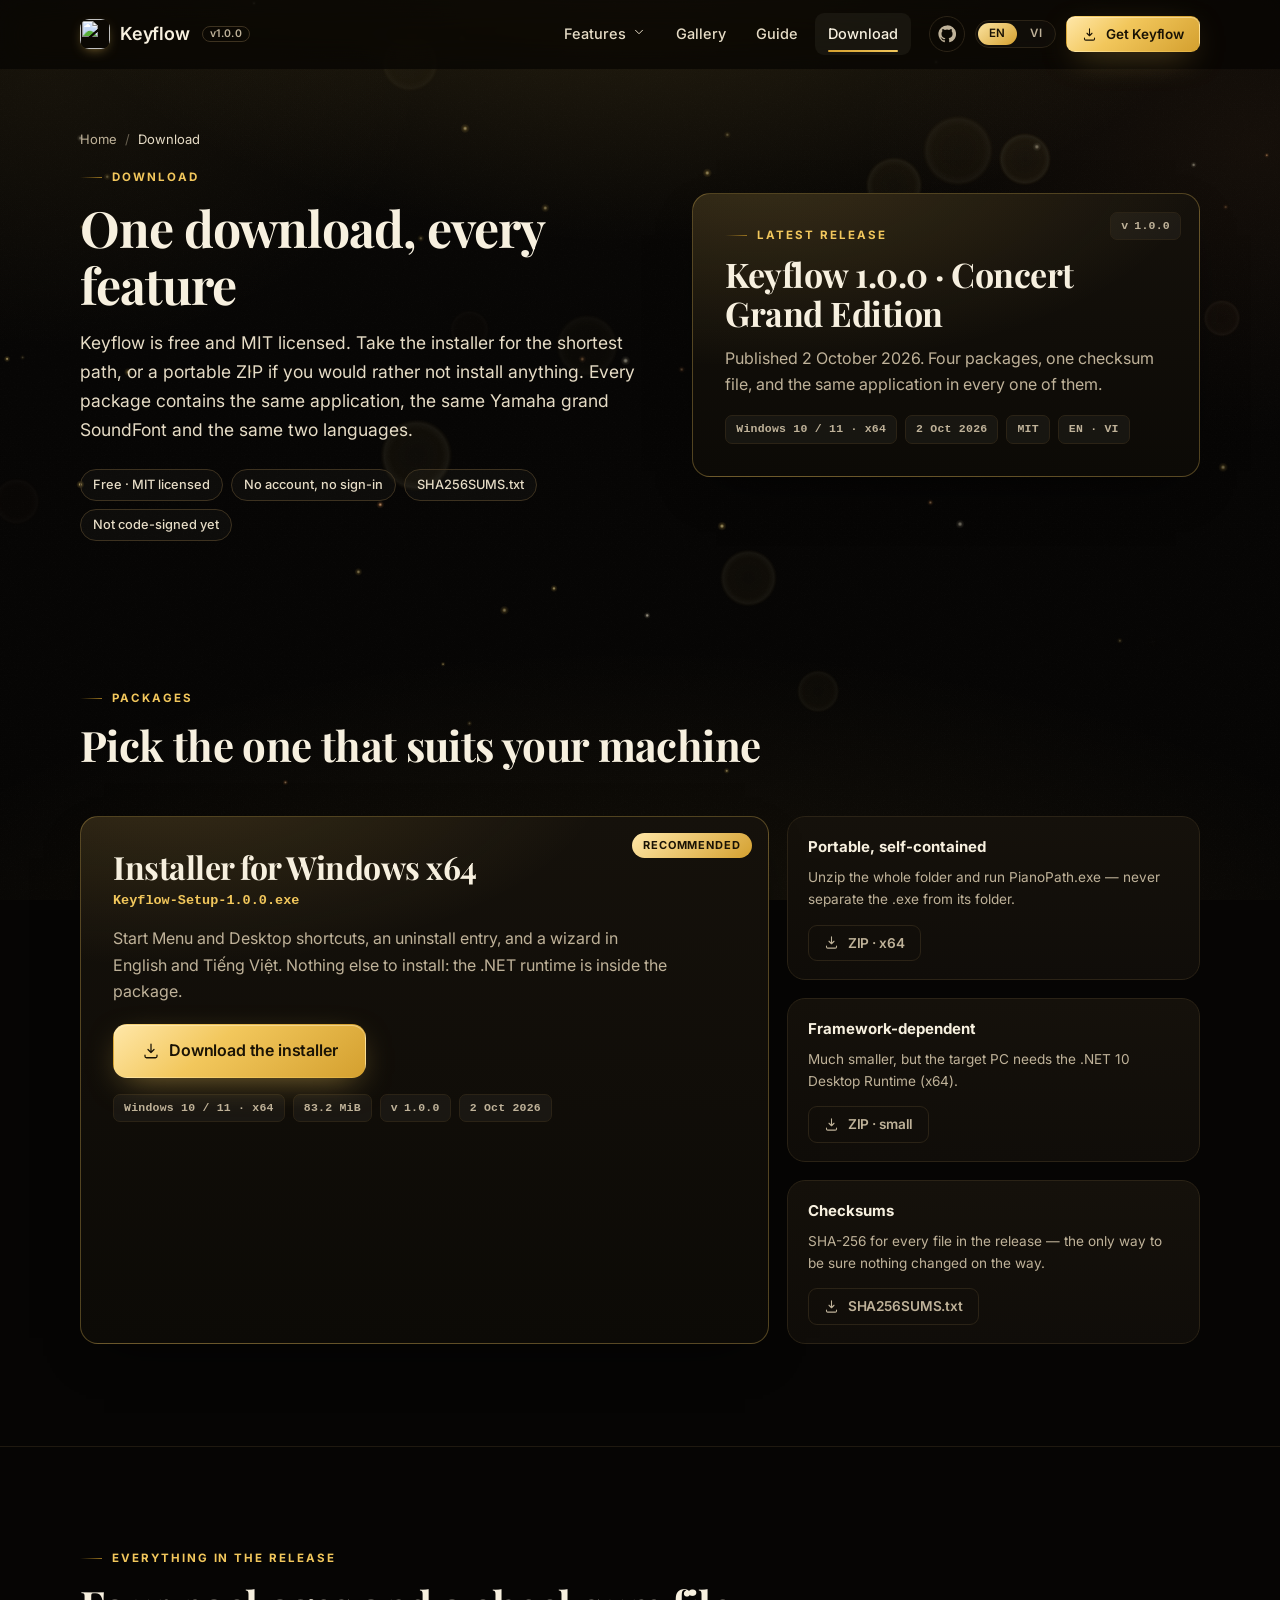
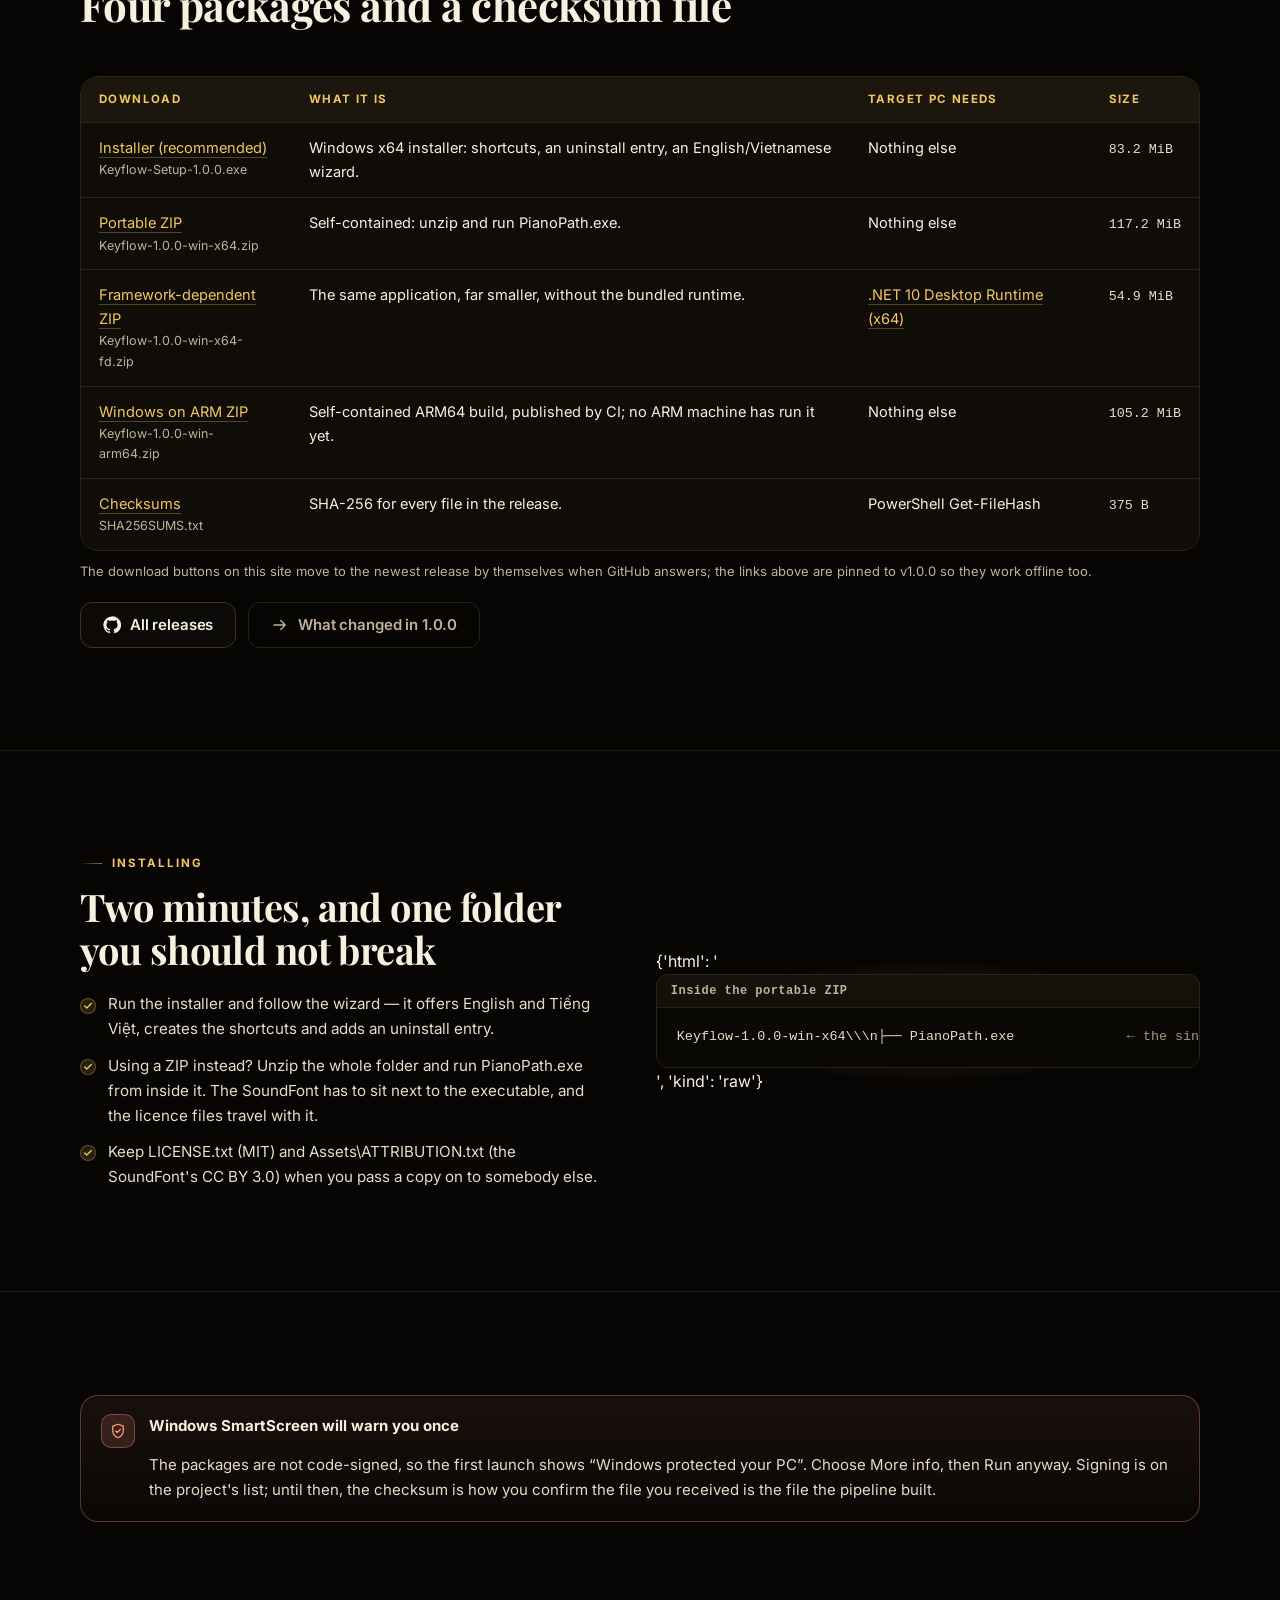
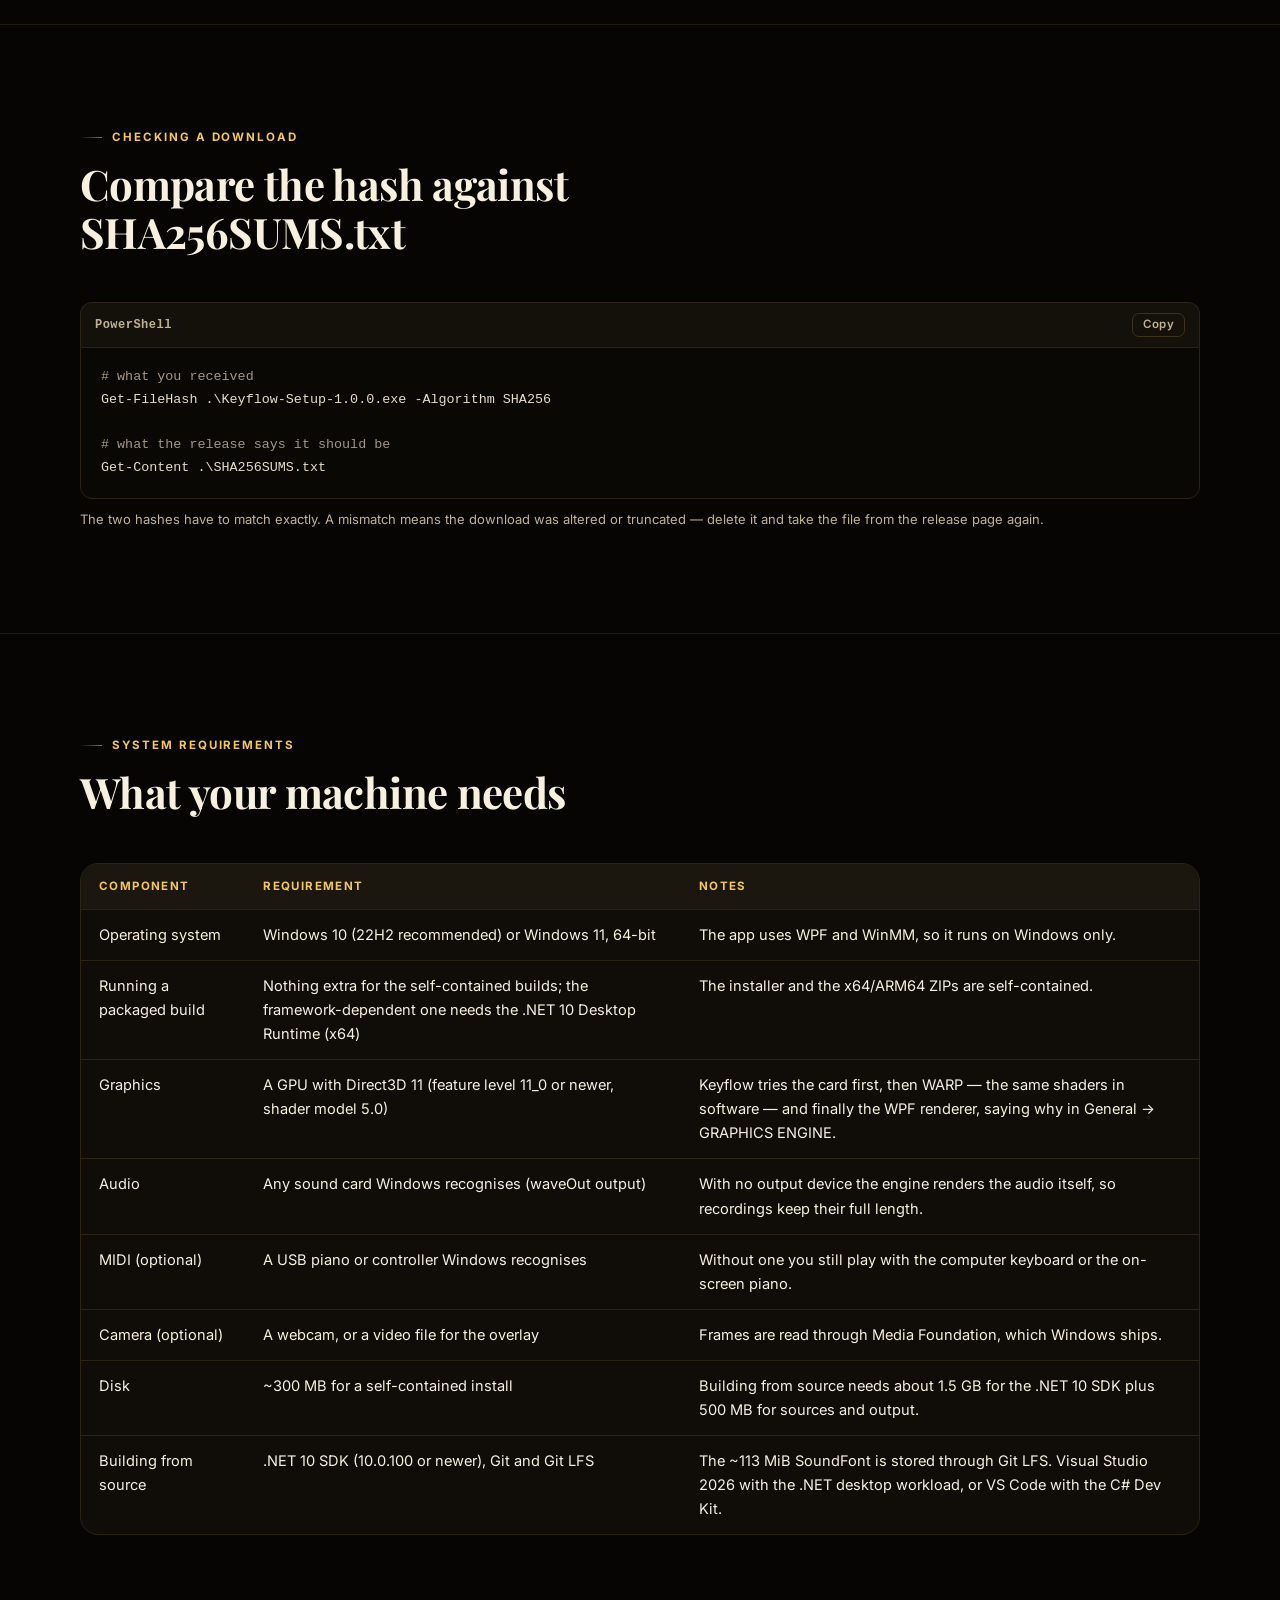
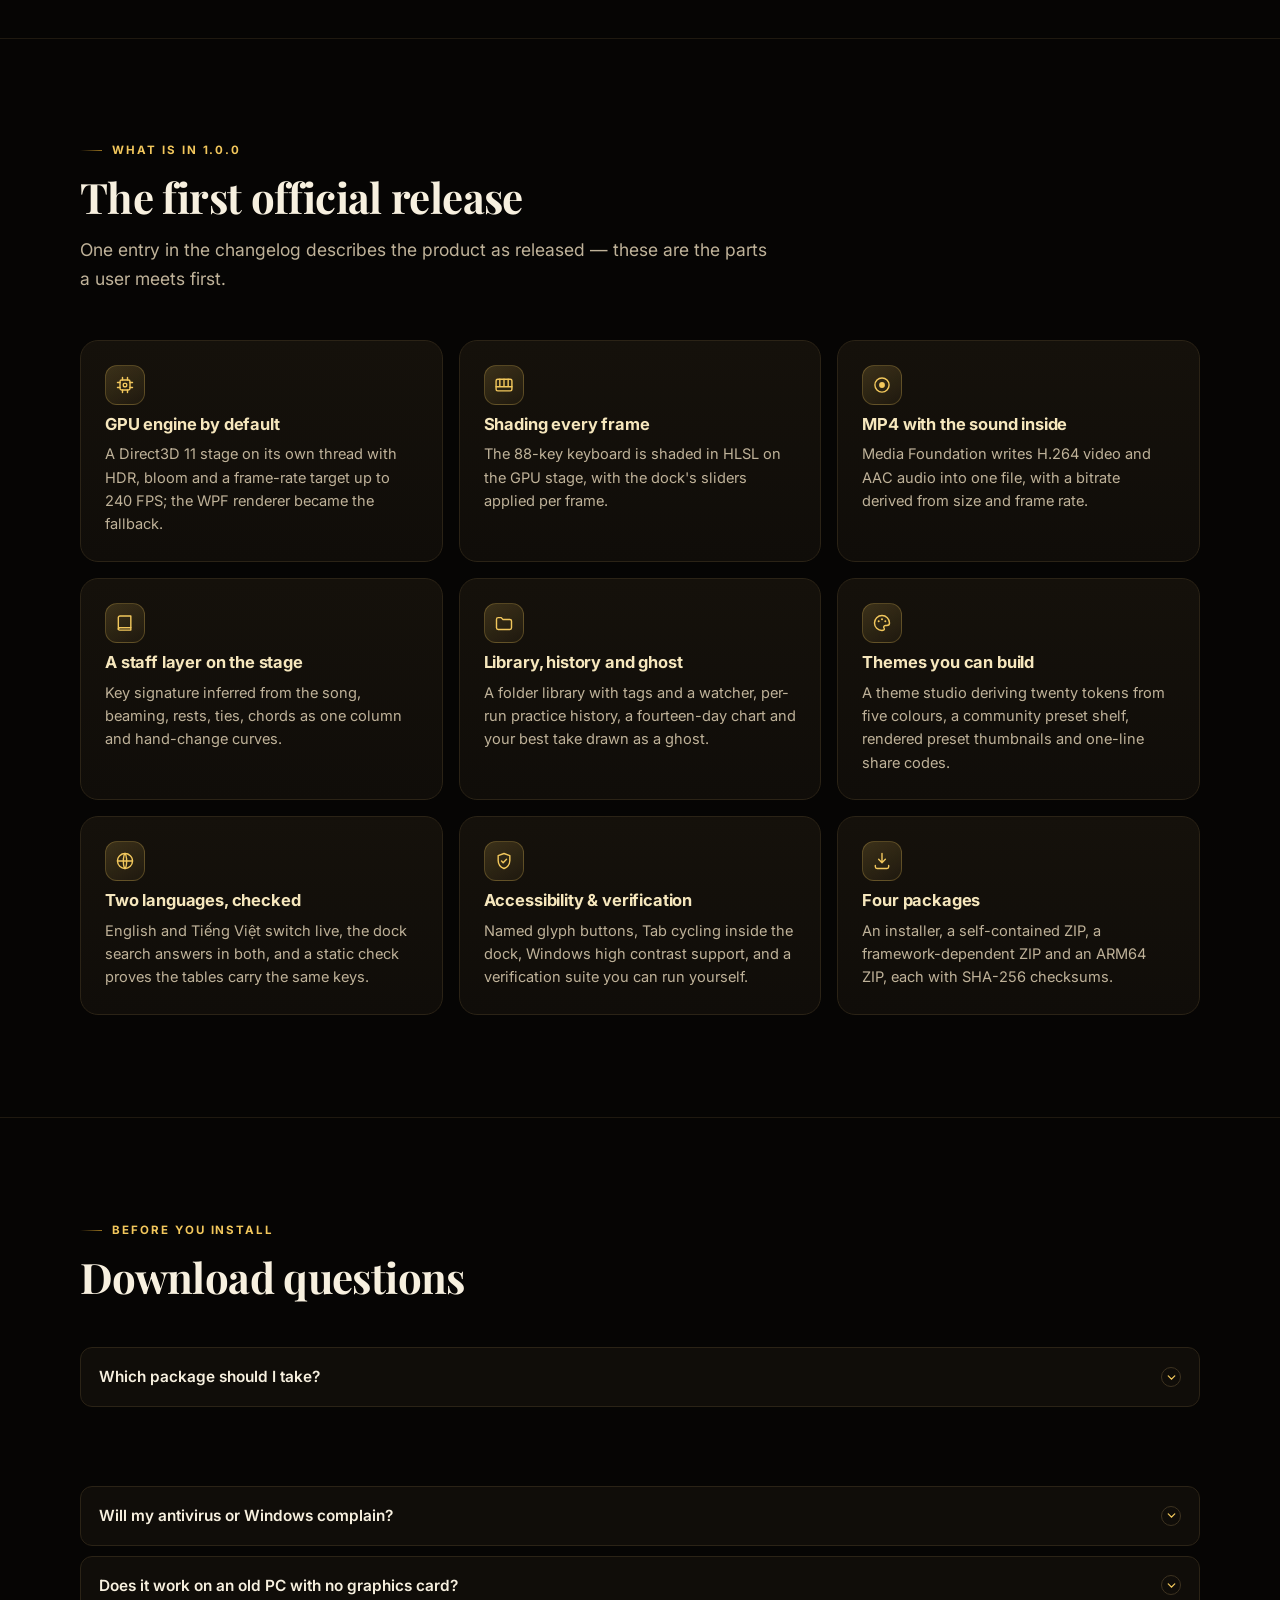
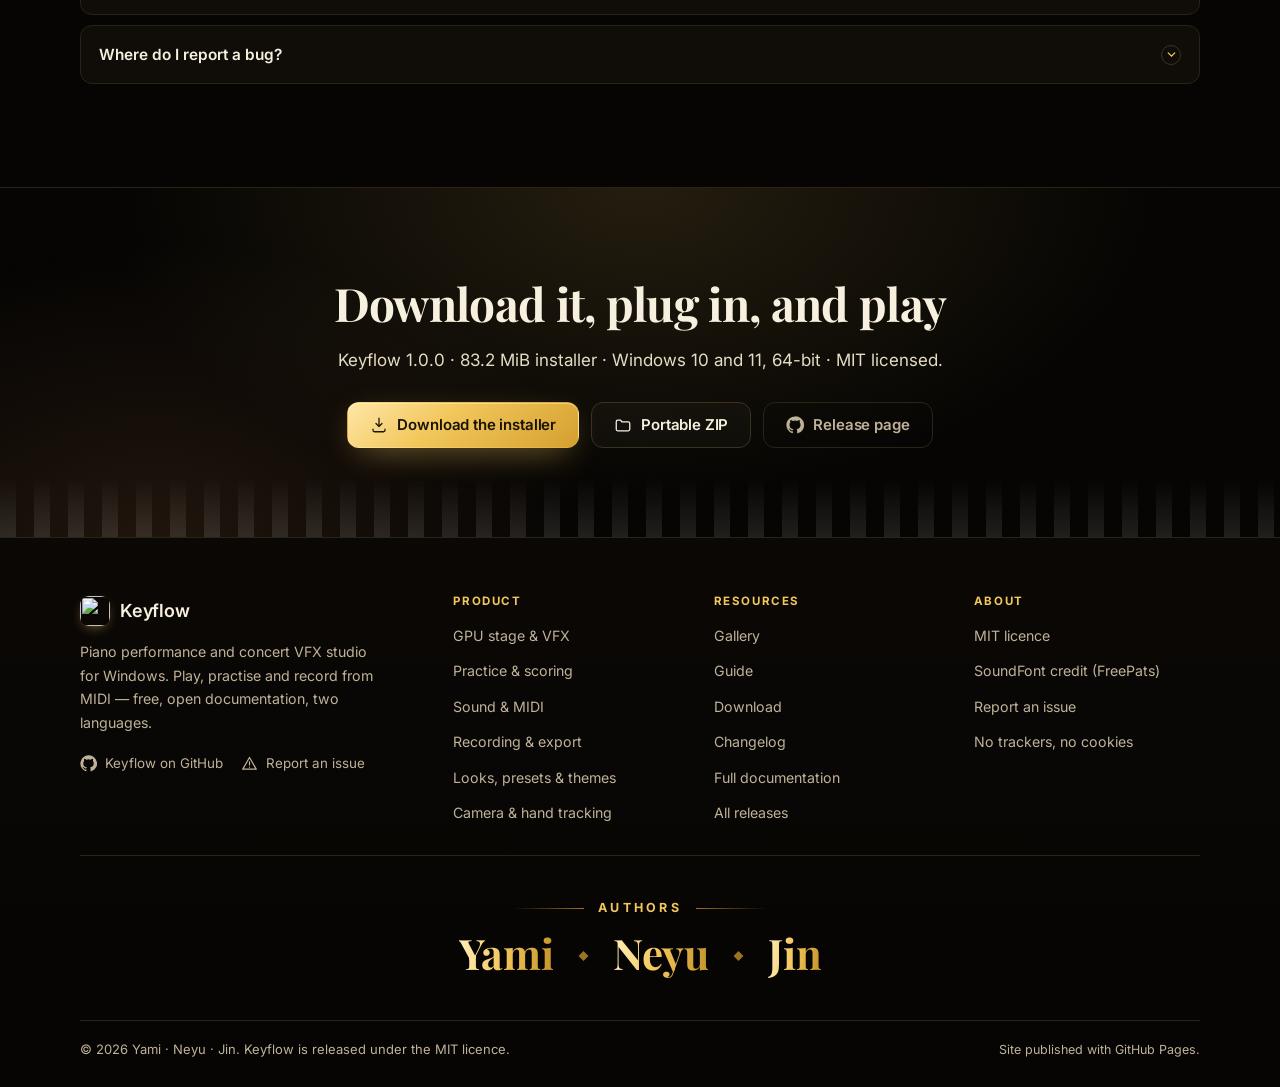
==== commit 385767d2: "Credits: copyright notice and the authors Yami, Neyu and Jin on every page - footer: closing titles " ====
--- a/download.html
+++ b/download.html
@@ -5,6 +5,8 @@
 <meta name="viewport" content="width=device-width, initial-scale=1">
 <title data-i18n="ui.title">Download Keyflow 1.0.0 for Windows</title>
 <meta name="description" content="Download Keyflow 1.0.0 for Windows 10 and 11, 64-bit: an 83.2 MiB installer, a portable self-contained ZIP, a smaller framework-dependent ZIP and an ARM64 build — all free, MIT licensed, with SHA-256 checksums and setup instructions." data-i18n-attr="content=ui.description">
+<meta name="author" content="Yami, Neyu, Jin">
+<meta name="copyright" content="© 2026 Yami, Neyu, Jin">
 <link rel="canonical" href="https://ymkeyflow.online/download.html">
 <meta property="og:type" content="website">
 <meta property="og:site_name" content="Keyflow">
@@ -56,6 +58,35 @@
   "name": "Keyflow",
   "url": "https://ymkeyflow.online/"
  },
+ "author": [
+  {
+   "@type": "Person",
+   "name": "Yami"
+  },
+  {
+   "@type": "Person",
+   "name": "Neyu"
+  },
+  {
+   "@type": "Person",
+   "name": "Jin"
+  }
+ ],
+ "copyrightHolder": [
+  {
+   "@type": "Person",
+   "name": "Yami"
+  },
+  {
+   "@type": "Person",
+   "name": "Neyu"
+  },
+  {
+   "@type": "Person",
+   "name": "Jin"
+  }
+ ],
+ "copyrightYear": 2026,
  "about": {
   "@context": "https://schema.org",
   "@type": "SoftwareApplication",
@@ -74,14 +105,35 @@
   "downloadUrl": "https://github.com/lxmtuu/KeyFlow/releases/download/v1.0.0/Keyflow-Setup-1.0.0.exe",
   "softwareRequirements": "Direct3D 11 GPU (feature level 11_0, shader model 5.0)",
   "screenshot": "https://ymkeyflow.online/previews/en/stage-gpu-galaxy.png",
-  "author": {
-   "@type": "Organization",
-   "name": "Yami · Neyu"
-  },
-  "contributor": {
-   "@type": "Person",
-   "name": "Jin"
-  },
+  "author": [
+   {
+    "@type": "Person",
+    "name": "Yami"
+   },
+   {
+    "@type": "Person",
+    "name": "Neyu"
+   },
+   {
+    "@type": "Person",
+    "name": "Jin"
+   }
+  ],
+  "copyrightHolder": [
+   {
+    "@type": "Person",
+    "name": "Yami"
+   },
+   {
+    "@type": "Person",
+    "name": "Neyu"
+   },
+   {
+    "@type": "Person",
+    "name": "Jin"
+   }
+  ],
+  "copyrightYear": 2026,
   "featureList": [
    "Direct3D 11 GPU stage with 16-bit HDR and multi-level bloom",
    "Ray-traced 88-key keyboard (GGX, softbox penumbra, ACES tonemap)",
@@ -169,8 +221,12 @@
       <div><h4 data-i18n="ui.foot.resources">Resources</h4><ul><li><a href="gallery.html" data-i18n="ui.nav.gallery">Gallery</a></li><li><a href="guide.html" data-i18n="ui.nav.guide">Guide</a></li><li><a href="download.html" data-i18n="ui.nav.download">Download</a></li><li><a href="https://github.com/lxmtuu/KeyFlow/blob/main/CHANGELOG.en.md" target="_blank" rel="noopener" data-i18n="ui.foot.changelog">Changelog</a></li><li><a href="https://github.com/lxmtuu/KeyFlow/blob/main/README.en.md" target="_blank" rel="noopener" data-i18n="ui.foot.readme">Full documentation</a></li><li><a href="https://github.com/lxmtuu/KeyFlow/releases" target="_blank" rel="noopener" data-i18n="ui.foot.releases">All releases</a></li></ul></div>
       <div><h4 data-i18n="ui.foot.about">About</h4><ul><li><a href="https://github.com/lxmtuu/KeyFlow/blob/main/LICENSE" target="_blank" rel="noopener" data-i18n="ui.foot.license">MIT licence</a></li><li><a href="https://freepats.zenvoid.org/" target="_blank" rel="noopener" data-i18n="ui.foot.soundfont">SoundFont credit (FreePats)</a></li><li><a href="https://github.com/lxmtuu/KeyFlow/issues" target="_blank" rel="noopener" data-i18n="ui.foot.issues">Report an issue</a></li><li><a href="guide.html#privacy" data-i18n="ui.foot.privacy">No trackers, no cookies</a></li></ul></div>
     </div>
+    <div class="credits">
+      <p class="credits-label" data-i18n="ui.foot.authors">Authors</p>
+      <ul class="credits-names"><li>Yami</li><li>Neyu</li><li>Jin</li></ul>
+    </div>
     <div class="foot-bottom">
-      <span data-i18n="ui.foot.credits">© 2026 Yami · Neyu. Contributor: Jin.</span>
+      <span data-i18n="ui.foot.credits">© 2026 Yami · Neyu · Jin. Keyflow is released under the MIT licence.</span>
       <span class="muted tiny" data-i18n="ui.foot.made">Site published with GitHub Pages.</span>
     </div>
   </div>
--- a/style.css
+++ b/style.css
@@ -828,6 +828,23 @@
   display: flex; flex-wrap: wrap; gap: 10px 24px; align-items: center; justify-content: space-between;
   padding-block: 18px 26px; border-top: 1px solid var(--line); color: var(--muted); font-size: 13px;
 }
+/* Closing credits: the authors' names, set like the end titles of a concert film. */
+.credits { --gap: clamp(30px, 6vw, 60px); display: grid; justify-items: center; gap: 14px; text-align: center; padding-block: clamp(30px, 4.5vw, 46px) clamp(26px, 4vw, 40px); border-top: 1px solid var(--line); }
+.credits-label {
+  margin: 0; display: flex; align-items: center; gap: 14px; color: var(--gold);
+  font: 700 12.5px/1 var(--font-body); letter-spacing: .26em; text-transform: uppercase;
+}
+.credits-label::before, .credits-label::after { content: ""; width: clamp(26px, 9vw, 70px); height: 1px; background: linear-gradient(90deg, transparent, var(--gold-3)); }
+.credits-label::after { transform: scaleX(-1); }
+.credits .credits-names { list-style: none; margin: 0; padding: 0; display: flex; flex-wrap: wrap; justify-content: center; gap: 6px var(--gap); }
+.credits-names li {
+  position: relative; padding-bottom: .08em; font: 700 clamp(27px, 4.2vw, 42px)/1.15 var(--font-display); letter-spacing: -.01em;
+  background: linear-gradient(96deg, #fff0bd, var(--gold) 46%, #c4932b); -webkit-background-clip: text; background-clip: text; color: transparent;
+}
+.credits-names li + li::before {          /* a small gold diamond between the names */
+  content: ""; position: absolute; left: calc(var(--gap) / -2 - 3.5px); top: 52%; width: 7px; height: 7px;
+  background: var(--gold-3); rotate: 45deg; translate: 0 -50%;
+}
 .social { display: flex; flex-wrap: wrap; gap: 8px 18px; align-items: center; }
 .social a { display: inline-flex; align-items: center; gap: 8px; color: var(--muted); font-size: 13.4px; }
 .social a:hover { color: var(--text); }
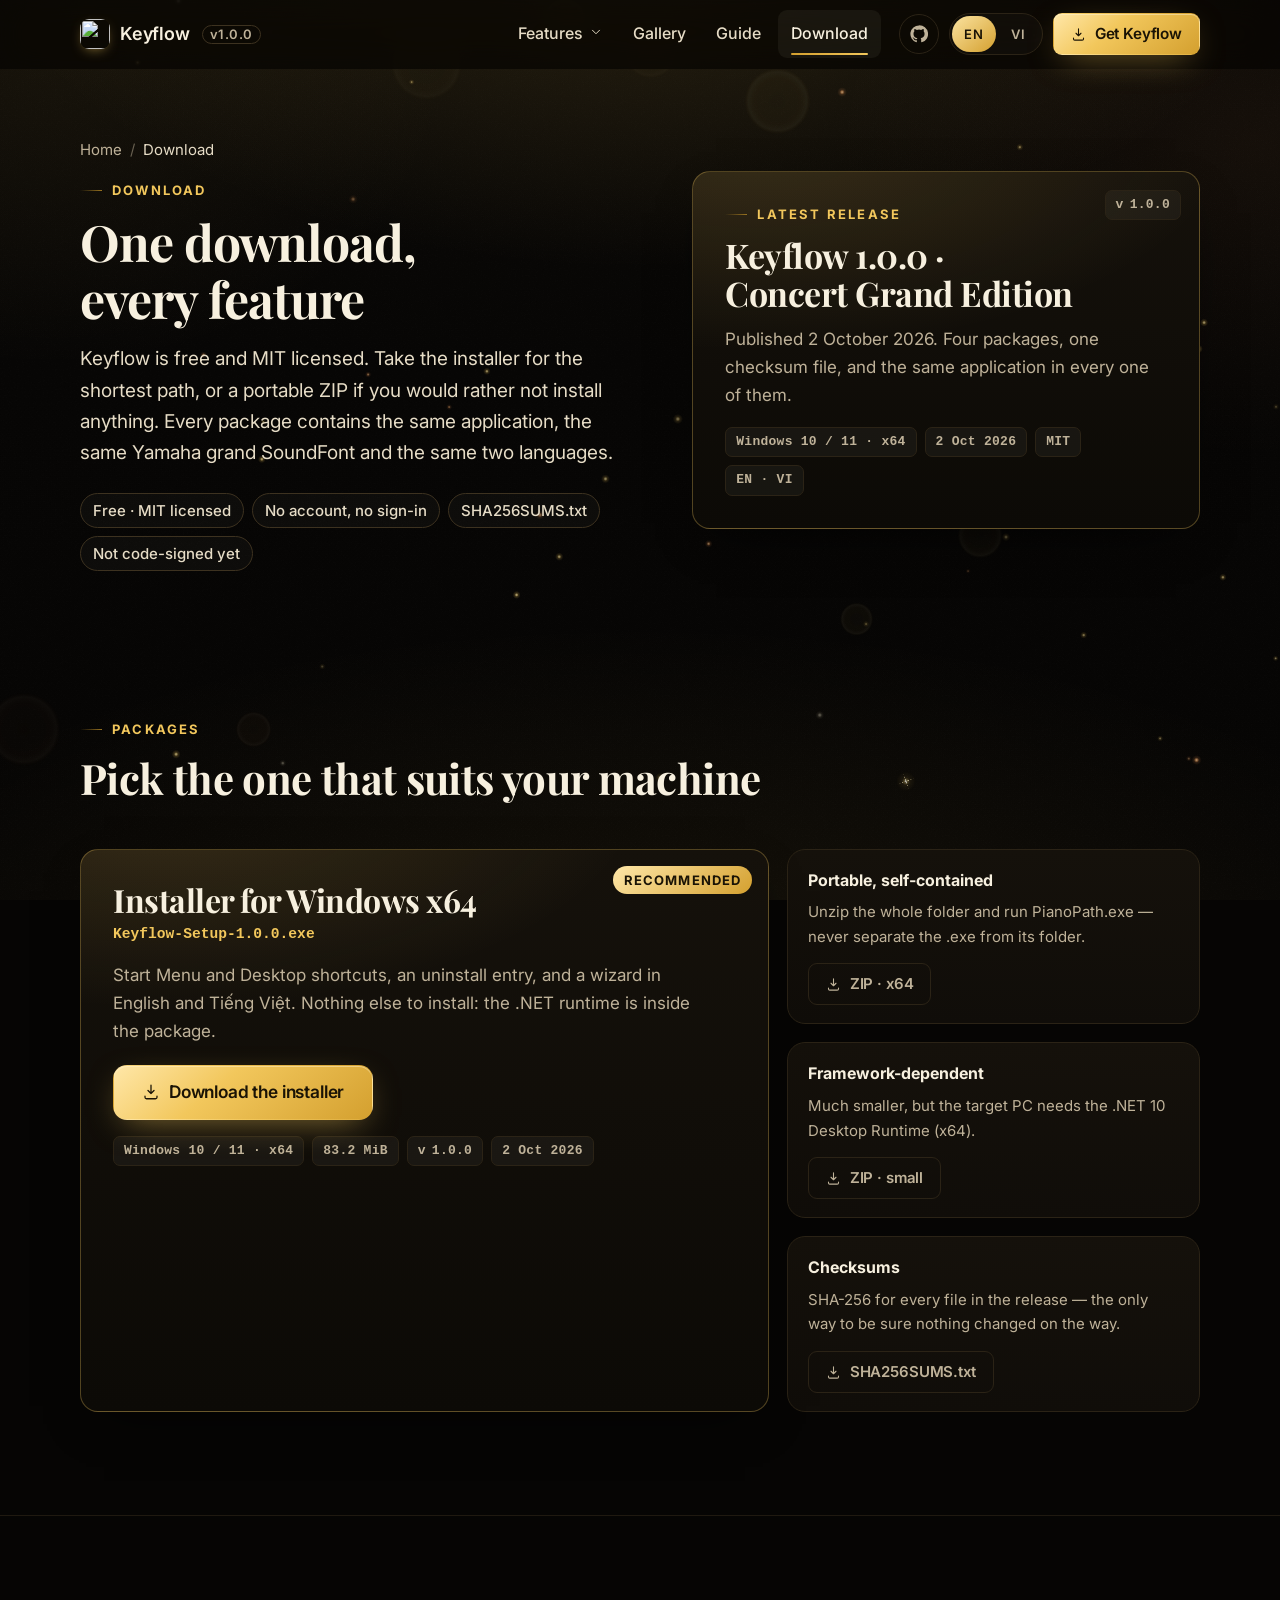
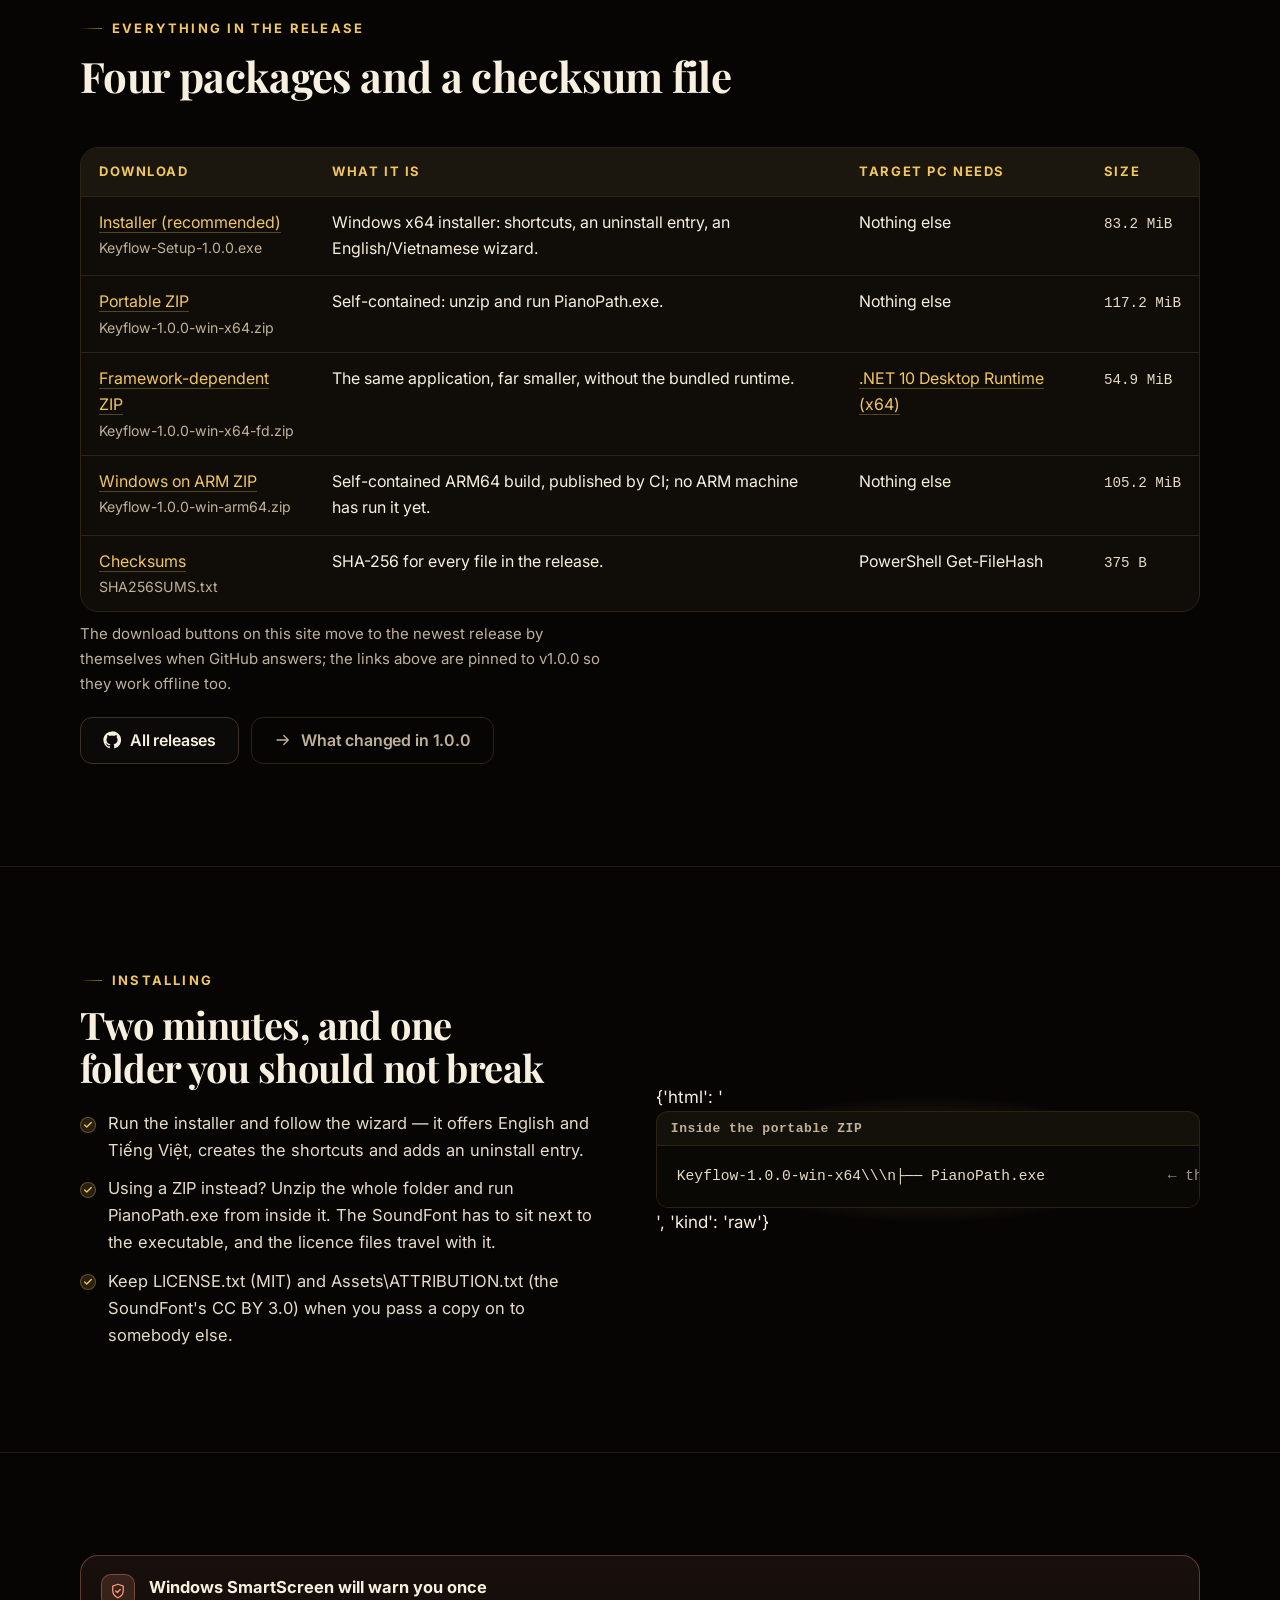
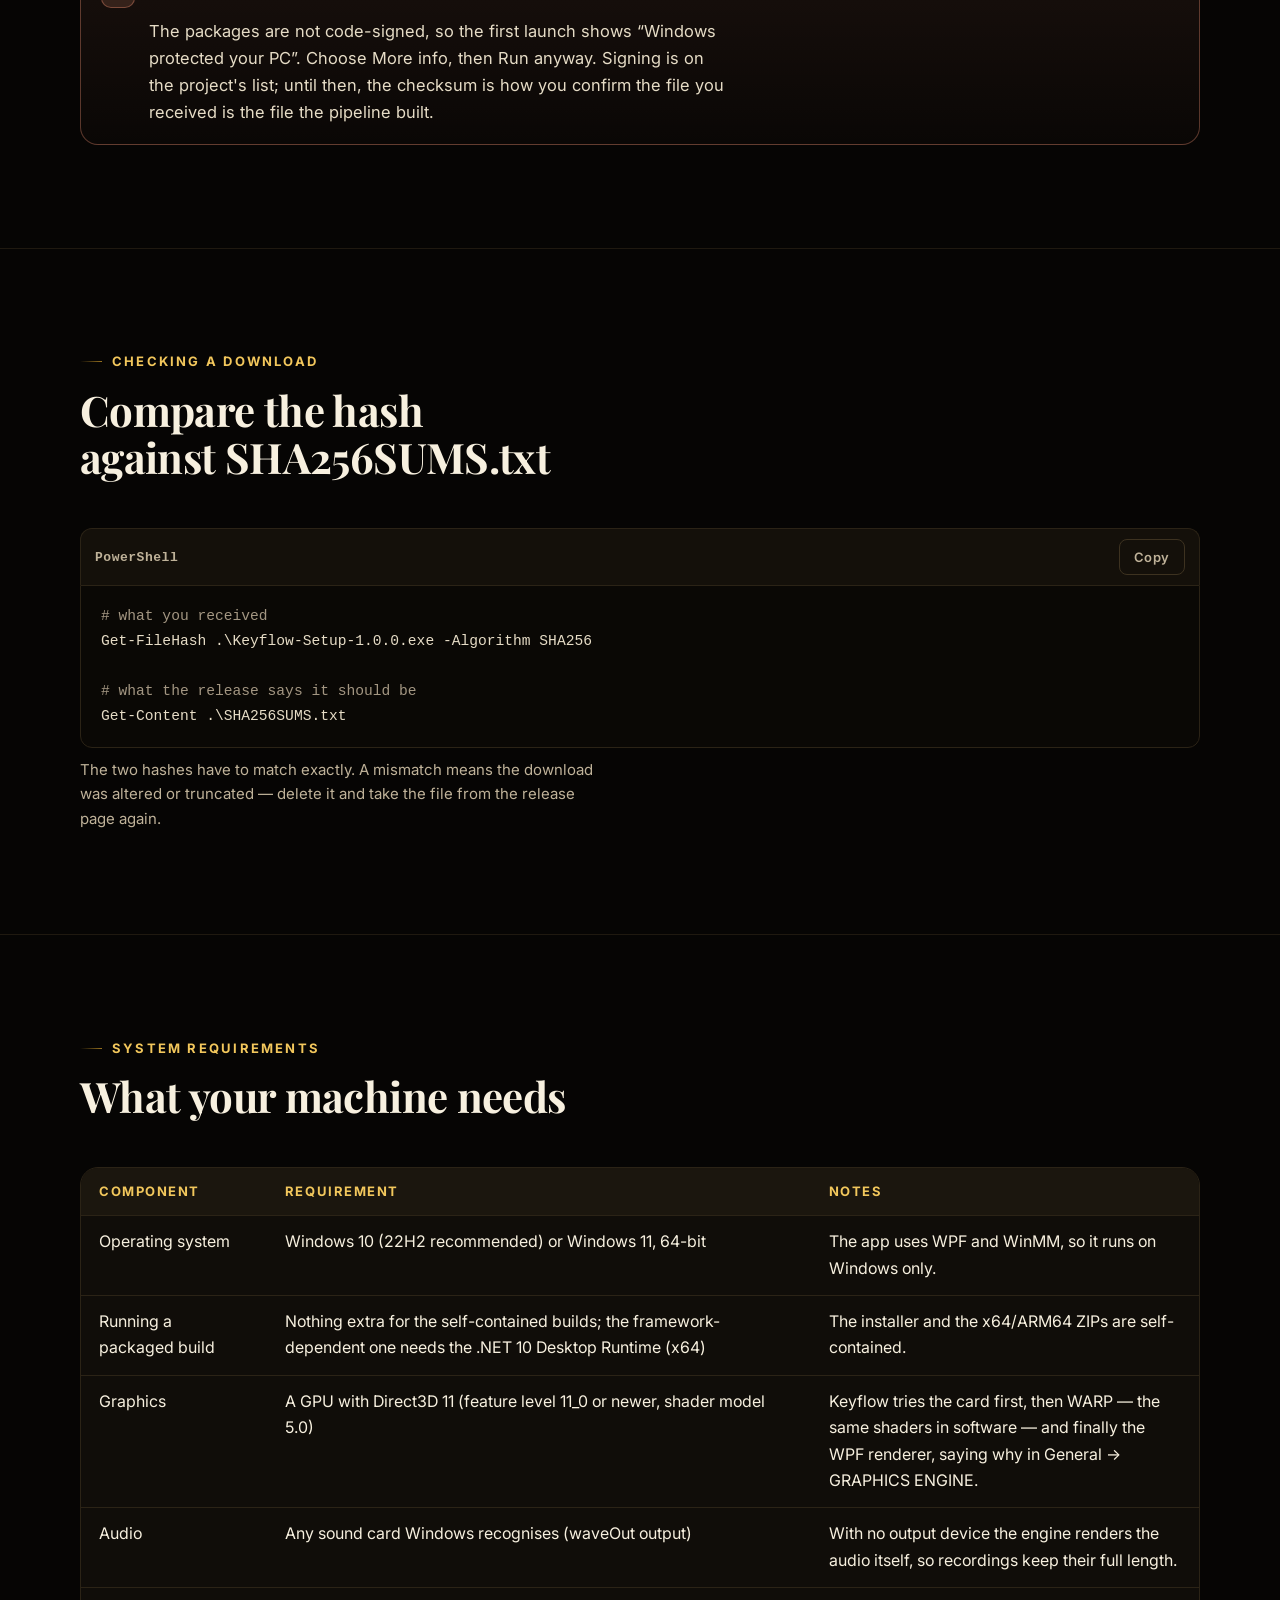
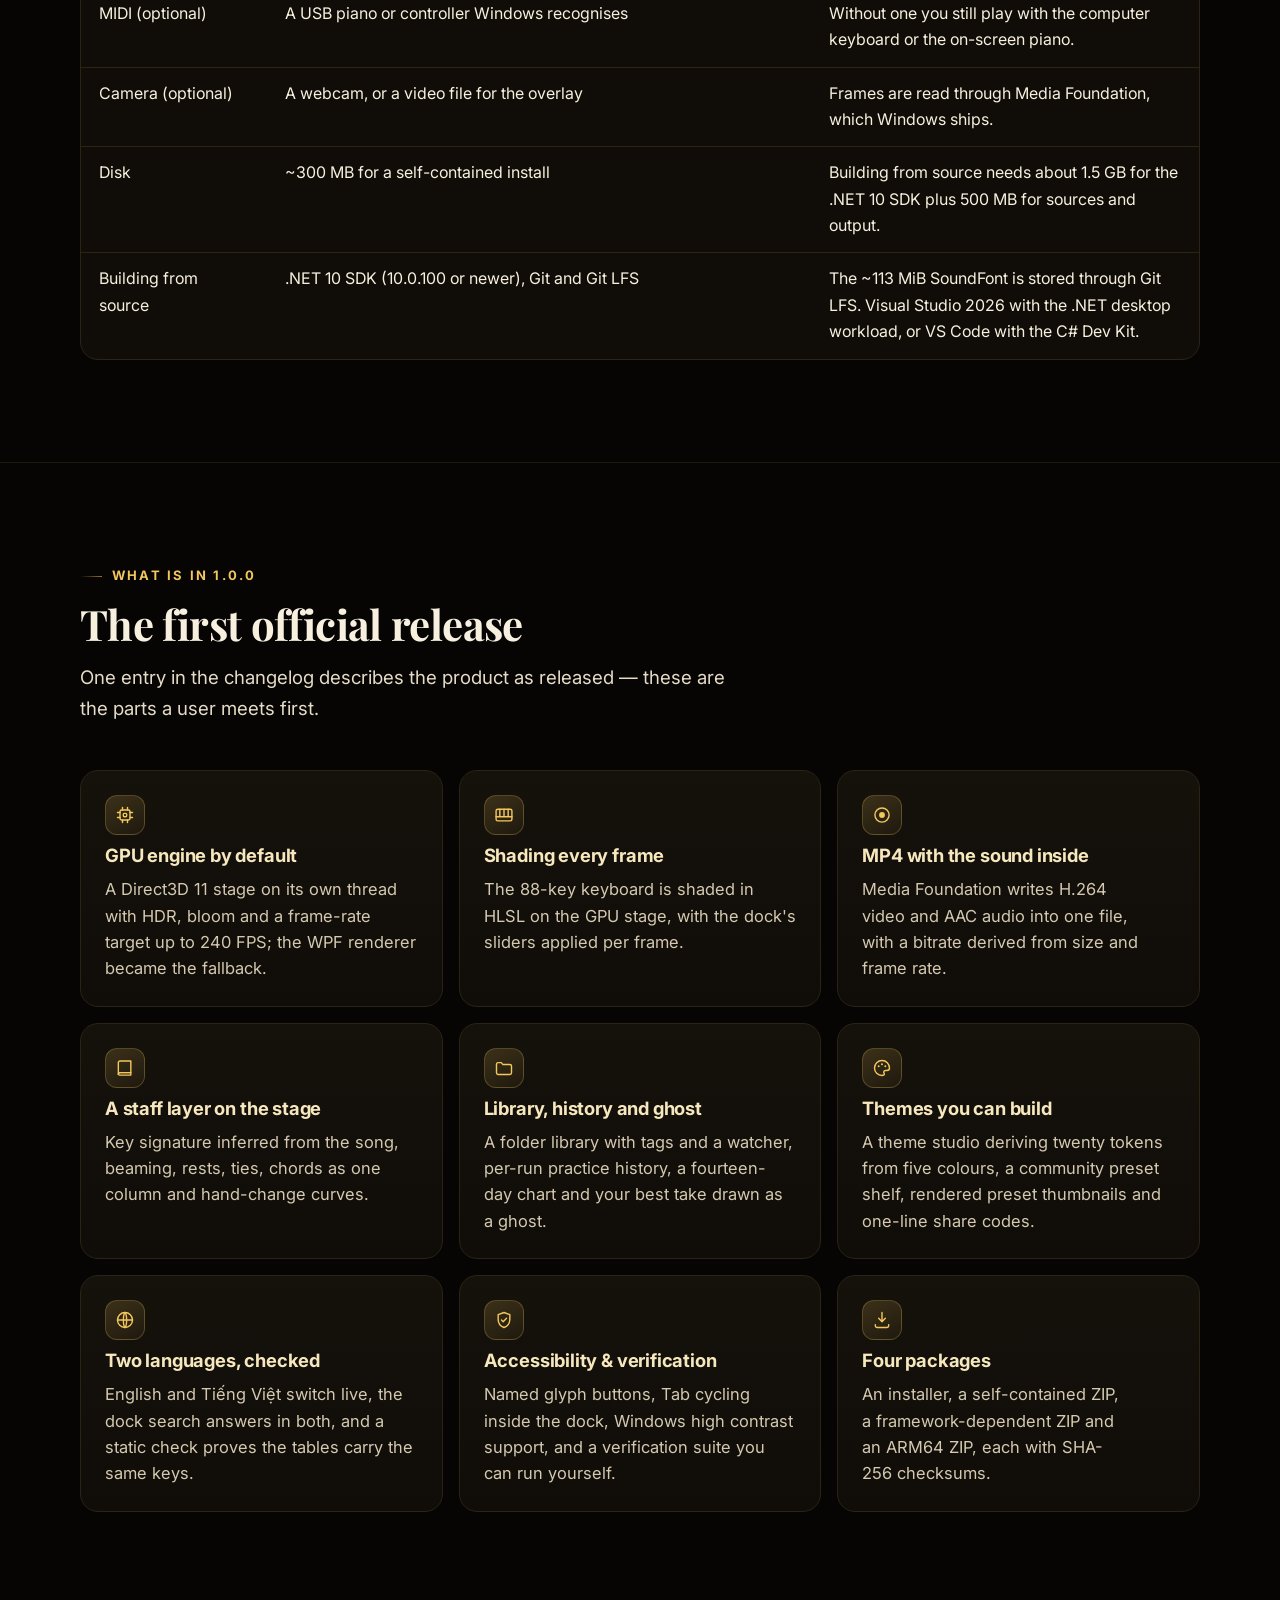
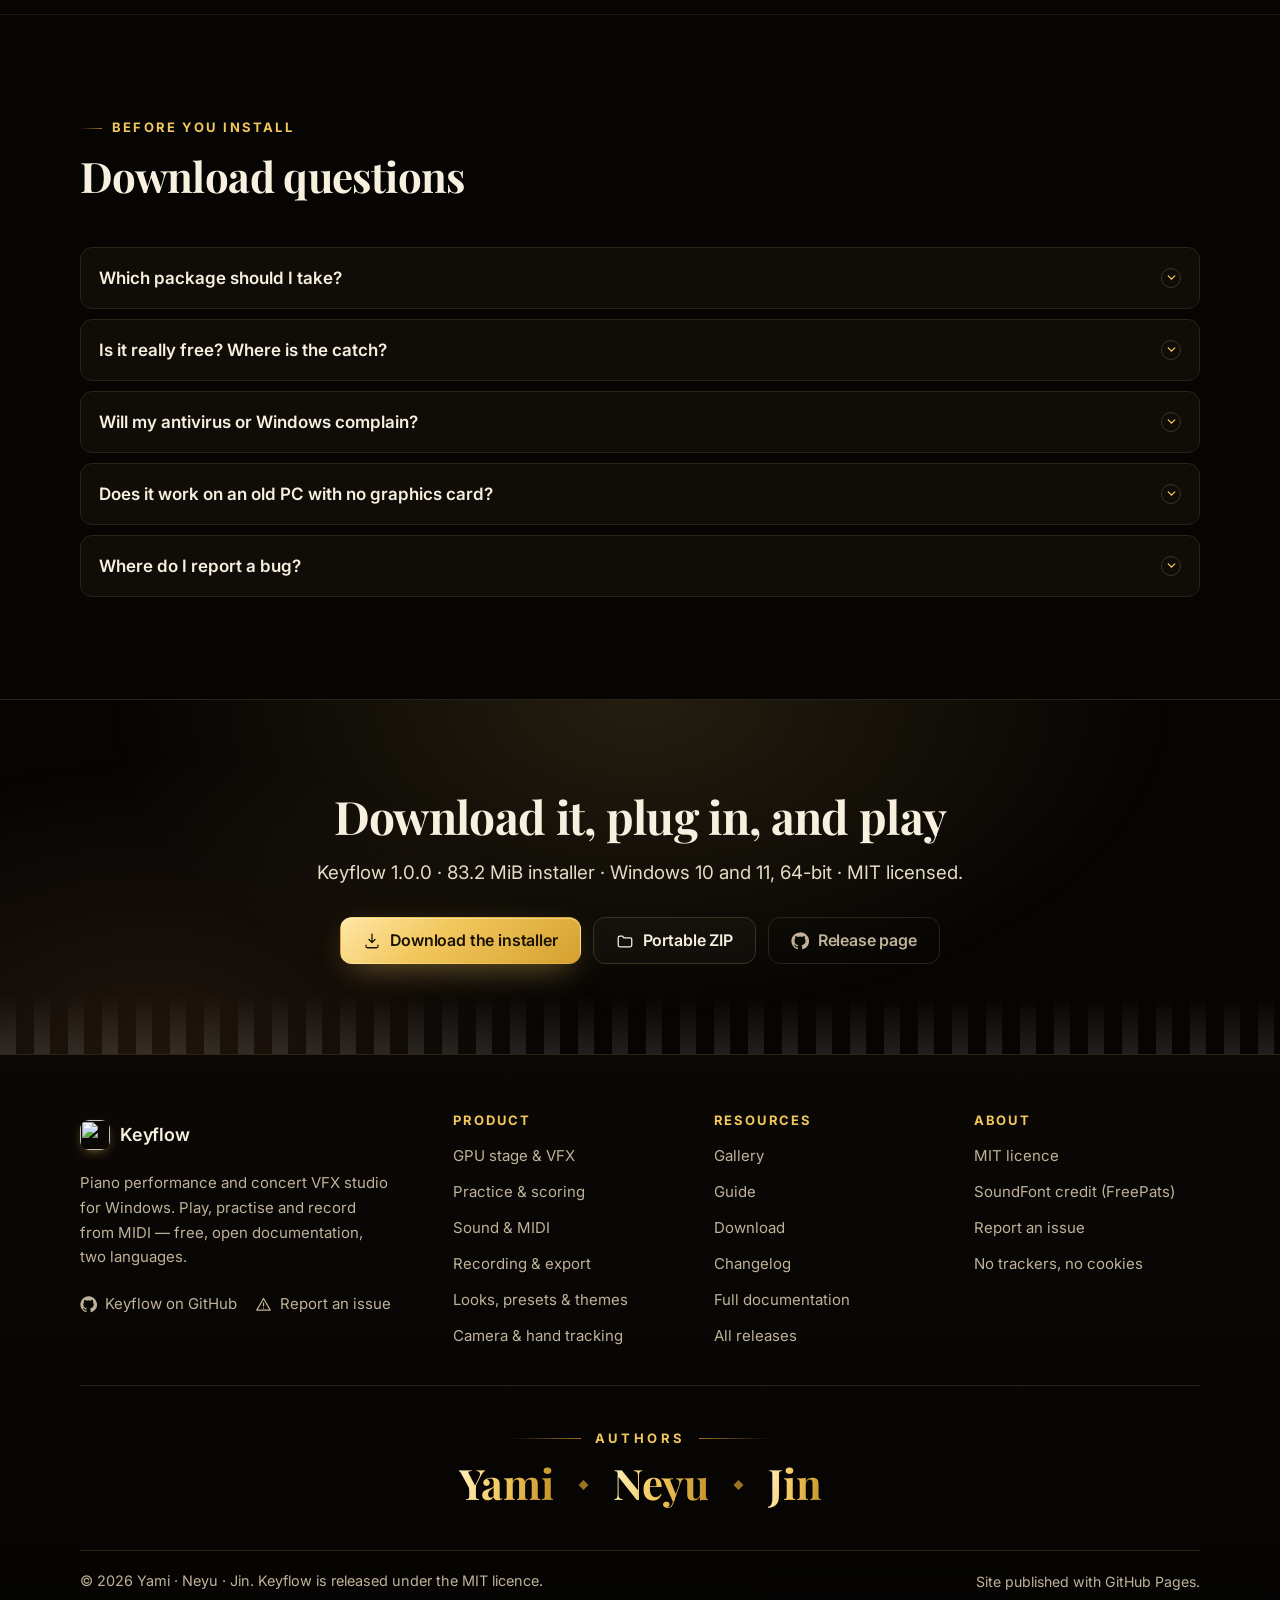
==== commit 2ba6d653: "Readability: bigger type scale, comfortable touch targets, shorter lines - Type: one rem-based scale" ====
--- a/download.html
+++ b/download.html
@@ -217,9 +217,9 @@
           <a href="https://github.com/lxmtuu/KeyFlow/issues" target="_blank" rel="noopener"><svg viewBox="0 0 24 24" width="17" height="17" aria-hidden="true" focusable="false" fill="none" stroke="currentColor" stroke-width="1.7" stroke-linecap="round" stroke-linejoin="round"><path d="M12 3.5 21.5 20h-19L12 3.5Z"/><path d="M12 9.5v4.5M12 17v.3"/></svg> <span data-i18n="ui.foot.issues">Report an issue</span></a>
         </div>
       </div>
-      <div><h4 data-i18n="ui.foot.product">Product</h4><ul><li><a href="features/stage.html" data-i18n="feature.stage">GPU stage & VFX</a></li><li><a href="features/practice.html" data-i18n="feature.practice">Practice & scoring</a></li><li><a href="features/sound.html" data-i18n="feature.sound">Sound & MIDI</a></li><li><a href="features/recording.html" data-i18n="feature.recording">Recording & export</a></li><li><a href="features/design.html" data-i18n="feature.design">Looks, presets & themes</a></li><li><a href="features/camera.html" data-i18n="feature.camera">Camera & hand tracking</a></li></ul></div>
-      <div><h4 data-i18n="ui.foot.resources">Resources</h4><ul><li><a href="gallery.html" data-i18n="ui.nav.gallery">Gallery</a></li><li><a href="guide.html" data-i18n="ui.nav.guide">Guide</a></li><li><a href="download.html" data-i18n="ui.nav.download">Download</a></li><li><a href="https://github.com/lxmtuu/KeyFlow/blob/main/CHANGELOG.en.md" target="_blank" rel="noopener" data-i18n="ui.foot.changelog">Changelog</a></li><li><a href="https://github.com/lxmtuu/KeyFlow/blob/main/README.en.md" target="_blank" rel="noopener" data-i18n="ui.foot.readme">Full documentation</a></li><li><a href="https://github.com/lxmtuu/KeyFlow/releases" target="_blank" rel="noopener" data-i18n="ui.foot.releases">All releases</a></li></ul></div>
-      <div><h4 data-i18n="ui.foot.about">About</h4><ul><li><a href="https://github.com/lxmtuu/KeyFlow/blob/main/LICENSE" target="_blank" rel="noopener" data-i18n="ui.foot.license">MIT licence</a></li><li><a href="https://freepats.zenvoid.org/" target="_blank" rel="noopener" data-i18n="ui.foot.soundfont">SoundFont credit (FreePats)</a></li><li><a href="https://github.com/lxmtuu/KeyFlow/issues" target="_blank" rel="noopener" data-i18n="ui.foot.issues">Report an issue</a></li><li><a href="guide.html#privacy" data-i18n="ui.foot.privacy">No trackers, no cookies</a></li></ul></div>
+      <div><h3 data-i18n="ui.foot.product">Product</h3><ul><li><a href="features/stage.html" data-i18n="feature.stage">GPU stage & VFX</a></li><li><a href="features/practice.html" data-i18n="feature.practice">Practice & scoring</a></li><li><a href="features/sound.html" data-i18n="feature.sound">Sound & MIDI</a></li><li><a href="features/recording.html" data-i18n="feature.recording">Recording & export</a></li><li><a href="features/design.html" data-i18n="feature.design">Looks, presets & themes</a></li><li><a href="features/camera.html" data-i18n="feature.camera">Camera & hand tracking</a></li></ul></div>
+      <div><h3 data-i18n="ui.foot.resources">Resources</h3><ul><li><a href="gallery.html" data-i18n="ui.nav.gallery">Gallery</a></li><li><a href="guide.html" data-i18n="ui.nav.guide">Guide</a></li><li><a href="download.html" data-i18n="ui.nav.download">Download</a></li><li><a href="https://github.com/lxmtuu/KeyFlow/blob/main/CHANGELOG.en.md" target="_blank" rel="noopener" data-i18n="ui.foot.changelog">Changelog</a></li><li><a href="https://github.com/lxmtuu/KeyFlow/blob/main/README.en.md" target="_blank" rel="noopener" data-i18n="ui.foot.readme">Full documentation</a></li><li><a href="https://github.com/lxmtuu/KeyFlow/releases" target="_blank" rel="noopener" data-i18n="ui.foot.releases">All releases</a></li></ul></div>
+      <div><h3 data-i18n="ui.foot.about">About</h3><ul><li><a href="https://github.com/lxmtuu/KeyFlow/blob/main/LICENSE" target="_blank" rel="noopener" data-i18n="ui.foot.license">MIT licence</a></li><li><a href="https://freepats.zenvoid.org/" target="_blank" rel="noopener" data-i18n="ui.foot.soundfont">SoundFont credit (FreePats)</a></li><li><a href="https://github.com/lxmtuu/KeyFlow/issues" target="_blank" rel="noopener" data-i18n="ui.foot.issues">Report an issue</a></li><li><a href="guide.html#privacy" data-i18n="ui.foot.privacy">No trackers, no cookies</a></li></ul></div>
     </div>
     <div class="credits">
       <p class="credits-label" data-i18n="ui.foot.authors">Authors</p>
--- a/style.css
+++ b/style.css
@@ -28,6 +28,13 @@
   --champagne: #f6e3b0;
   --copper: #d98a4e;
   --coral: #ff9a7a;     /* warnings: 9.1:1 on --card */
+  --text-3: #d4c9b0;    /* 11.4:1 on --card: mid-emphasis reading text (card copy, answers) */
+  /* Type scale in rem, so it follows the visitor's own browser setting (1rem = 17px by default). */
+  --fs-label: .765rem;  /* 13px    uppercase, letter-spaced labels: eyebrows, table heads, badges */
+  --fs-small: .882rem;  /* 15px    captions, notes, chips, footer and other secondary text */
+  --fs-ui: .94rem;      /* 16px    navigation, buttons, links */
+  --fs-text: .97rem;    /* 16.5px  copy inside cards, tables, answers and callouts */
+  --fs-body: 1rem;      /* 17px    paragraphs and lists */
   --radius: 18px;
   --radius-sm: 12px;
   --radius-xs: 9px;
@@ -48,6 +55,7 @@
 *, *::before, *::after { box-sizing: border-box; }
 
 html {
+  font-size: 106.25%;   /* 17px base, still relative to the visitor's setting */
   overflow-x: clip;
   scroll-behavior: smooth;
   scroll-padding-top: calc(var(--head-h) + 18px);
@@ -60,7 +68,7 @@
   margin: 0;
   background: var(--bg);
   color: var(--text);
-  font: 400 16px/1.65 var(--font-body);
+  font: 400 var(--fs-body)/1.65 var(--font-body);
   -webkit-font-smoothing: antialiased;
   -moz-osx-font-smoothing: grayscale;
   overflow-x: hidden;
@@ -101,14 +109,23 @@
 h1, h2 { font-family: var(--font-display); }
 h3, h4 { font-family: var(--font-body); letter-spacing: -.01em; }
 p { margin: 0 0 1em; }
+h1, h2, h3, figcaption { text-wrap: balance; }
+p, li, dd, .lead { text-wrap: pretty; }
 p:last-child { margin-bottom: 0; }
 ul, ol { margin: 0; padding: 0; }
 hr { border: 0; border-top: 1px solid var(--line); margin: 0; }
 code, kbd, samp { font-family: var(--font-mono); font-size: .88em; }
+/* Inline code is a pill that stays in one piece: it moves to the next line as a whole instead of
+   breaking at a hyphen (`--snapshot`), and only breaks anywhere if it is wider than the column. */
+:not(pre) > code {
+  display: inline-block; max-width: 100%; vertical-align: baseline; overflow-wrap: anywhere;
+  padding: .04em .4em; border-radius: 6px; border: 1px solid var(--line-2);
+  background: rgba(255, 244, 214, .055); color: var(--champagne); font-size: .9em; line-height: 1.5;
+}
 kbd {
   display: inline-block; padding: 2px 7px; border-radius: 6px;
   background: var(--card-2); border: 1px solid var(--line-2); border-bottom-width: 2px;
-  color: var(--text); font-size: 12.5px; font-weight: 600; line-height: 1.5; white-space: nowrap;
+  color: var(--text); font-size: .82rem; font-weight: 600; line-height: 1.5; white-space: nowrap;
 }
 em { font-style: normal; }
 .gold-text {
@@ -125,9 +142,10 @@
 .section-head { max-width: 70ch; margin-bottom: clamp(28px, 4vw, 46px); }
 .section-head.center { margin-inline: auto; text-align: center; }
 .section-head h2 { font-size: clamp(27px, 3.6vw, 42px); }
-.section-head .sub { margin-top: 14px; color: var(--muted); font-size: clamp(15px, 1.4vw, 17.5px); }
+.section-head .sub { margin-top: 14px; max-width: 54ch; color: var(--text-2); font-size: clamp(1rem, .94rem + .35vw, 1.1rem); }
+.section-head.center .sub { margin-inline: auto; }
 .eyebrow {
-  margin: 0 0 14px; color: var(--gold); font-size: 11.5px; font-weight: 700;
+  margin: 0 0 14px; color: var(--gold); font-size: var(--fs-label); font-weight: 700;
   letter-spacing: .17em; text-transform: uppercase;
   display: flex; align-items: center; gap: 10px;
 }
@@ -138,14 +156,14 @@
 }
 .section-head.center .eyebrow::before { display: none; }
 .muted { color: var(--muted); }
-.small { font-size: 14px; }
-.tiny { font-size: 12.5px; }
+.small { font-size: var(--fs-small); }
+.tiny { font-size: .83rem; }
 .nowrap { white-space: nowrap; }
 .center { text-align: center; }
 .skip {
   position: absolute; left: 12px; top: -60px; z-index: 100;
   padding: 10px 18px; border-radius: 0 0 10px 10px;
-  background: var(--gold); color: #171103; font-weight: 700; font-size: 14px;
+  background: var(--gold); color: #171103; font-weight: 700; font-size: var(--fs-ui);
   transition: top .18s var(--ease);
 }
 .skip:focus { top: 0; color: #171103; }
@@ -164,13 +182,13 @@
   --btn-bg: transparent;
   position: relative; display: inline-flex; align-items: center; justify-content: center; gap: 9px;
   padding: 13px 22px; border-radius: var(--radius-sm); border: 1px solid transparent;
-  font: 600 15px/1.2 var(--font-body); letter-spacing: -.01em; cursor: pointer;
+  font: 600 var(--fs-ui)/1.2 var(--font-body); letter-spacing: -.01em; cursor: pointer;
   transition: transform .16s var(--ease), box-shadow .2s var(--ease), border-color .2s, background .2s, color .2s;
   white-space: nowrap;
 }
 .btn svg { flex: none; }
-.btn-sm { padding: 9px 15px; font-size: 13.5px; border-radius: var(--radius-xs); }
-.btn-lg { padding: 16px 28px; font-size: 16px; border-radius: 14px; }
+.btn-sm { padding: 11px 17px; font-size: .9rem; border-radius: var(--radius-xs); }
+.btn-lg { padding: 16px 28px; font-size: 1.02rem; border-radius: 14px; }
 .btn-gold {
   background: linear-gradient(140deg, #ffe7a8, var(--gold) 40%, var(--gold-2));
   color: #1a1305; box-shadow: var(--glow-gold), inset 0 1px 0 rgba(255, 244, 214, .45);
@@ -185,10 +203,11 @@
 .actions { display: flex; flex-wrap: wrap; gap: 12px; align-items: center; }
 .actions.center { justify-content: center; }
 .link-more {
-  display: inline-flex; align-items: center; gap: 7px; color: var(--gold);
-  font-size: 14px; font-weight: 600; border-bottom: 1px solid rgba(242, 199, 92, .3);
+  position: relative; display: inline-flex; align-items: center; gap: 7px; color: var(--gold);
+  font-size: var(--fs-ui); font-weight: 600; border-bottom: 1px solid rgba(242, 199, 92, .3);
   padding-bottom: 2px; transition: border-color .2s, gap .2s;
 }
+.link-more::before { content: ""; position: absolute; inset: -11px -6px -9px; }   /* a comfortable tap area */
 .link-more:hover { border-color: var(--gold); gap: 11px; color: var(--gold); }
 .link-plain { color: var(--gold); border-bottom: 1px solid rgba(242, 199, 92, .3); }
 .link-plain:hover { border-color: var(--gold); }
@@ -215,18 +234,18 @@
   display: flex; align-items: center; gap: 18px;
   height: var(--head-h); max-width: var(--max); margin-inline: auto; padding-inline: var(--gutter);
 }
-.brand { display: flex; align-items: center; gap: 10px; font: 600 18px/1 var(--font-body); letter-spacing: -.01em; }
+.brand { display: flex; align-items: center; gap: 10px; min-height: 44px; font: 600 18px/1 var(--font-body); letter-spacing: -.01em; }
 .brand img { width: 30px; height: 30px; border-radius: 9px; box-shadow: 0 4px 14px -6px rgba(242, 199, 92, .8); }
 .brand:hover { color: var(--text); }
 .brand .ver {
   margin-left: 2px; padding: 2px 7px; border-radius: 999px; border: 1px solid var(--line-2);
-  color: var(--muted); font-size: 10.5px; font-weight: 600; letter-spacing: .04em;
+  color: var(--muted); font-size: var(--fs-label); font-weight: 600; letter-spacing: .04em;
 }
 
 .nav-links { display: flex; align-items: center; gap: 4px; margin-left: auto; }
 .nav-links > a, .menu-btn {
-  position: relative; padding: 9px 13px; border-radius: 9px;
-  color: var(--text-2); font-size: 14.5px; font-weight: 500; background: none; border: 0; cursor: pointer;
+  position: relative; padding: 11px 13px; border-radius: 9px;
+  color: var(--text-2); font-size: var(--fs-ui); font-weight: 500; background: none; border: 0; cursor: pointer;
   font-family: inherit; display: inline-flex; align-items: center; gap: 6px;
   transition: color .18s, background .18s;
 }
@@ -259,25 +278,25 @@
 }
 .menu-item:hover { background: rgba(242, 199, 92, .07); border-color: rgba(242, 199, 92, .22); transform: translateX(2px); color: var(--text); }
 .menu-item .ico { margin-top: 1px; }
-.menu-item b { display: block; font-size: 14.5px; font-weight: 600; }
-.menu-item span { display: block; color: var(--muted); font-size: 12.8px; line-height: 1.45; margin-top: 2px; }
+.menu-item b { display: block; font-size: var(--fs-ui); font-weight: 600; }
+.menu-item span { display: block; color: var(--muted); font-size: var(--fs-small); line-height: 1.45; margin-top: 2px; }
 .menu-foot {
   display: flex; flex-wrap: wrap; gap: 10px 18px; align-items: center; justify-content: space-between;
   margin-top: 10px; padding-top: 12px; border-top: 1px solid var(--line);
-  color: var(--muted); font-size: 13px;
+  color: var(--muted); font-size: var(--fs-small);
 }
 
 .nav-tools { display: flex; align-items: center; gap: 10px; }
 .icon-link {
-  display: inline-grid; place-items: center; width: 36px; height: 36px; flex: none;
+  display: inline-grid; place-items: center; width: 40px; height: 40px; flex: none;
   border: 1px solid var(--line); border-radius: 50%; color: var(--muted);
   transition: color .18s, border-color .18s, background .18s, transform .18s;
 }
 .icon-link:hover { color: var(--text); border-color: var(--line-2); background: rgba(255, 244, 214, .04); transform: translateY(-1px); }
 .lang { display: flex; padding: 2px; gap: 2px; border: 1px solid var(--line); border-radius: 999px; background: rgba(255, 244, 214, .02); }
 .lang button {
-  all: unset; cursor: pointer; padding: 5px 11px; border-radius: 999px;
-  font: 600 11.5px/1 var(--font-body); letter-spacing: .06em; color: var(--muted);
+  all: unset; box-sizing: border-box; cursor: pointer; display: inline-grid; place-items: center; min-width: 42px; min-height: 36px; padding: 0 12px; border-radius: 999px;
+  font: 600 var(--fs-label)/1 var(--font-body); letter-spacing: .06em; color: var(--muted);
   transition: background .18s, color .18s;
 }
 .lang button:hover { color: var(--text); }
@@ -302,27 +321,27 @@
 .drawer.is-open .drawer-panel { translate: 0 0; }
 .drawer-top { display: flex; align-items: center; justify-content: space-between; margin-bottom: 12px; }
 .drawer-close {
-  all: unset; cursor: pointer; display: grid; place-items: center; width: 38px; height: 38px;
+  all: unset; cursor: pointer; display: grid; place-items: center; width: 44px; height: 44px;
   border: 1px solid var(--line); border-radius: 50%; color: var(--muted);
 }
 .drawer-close:hover { color: var(--text); border-color: var(--line-2); }
 .drawer a.dlink {
   display: flex; align-items: center; gap: 12px; padding: 13px 12px; border-radius: var(--radius-sm);
-  color: var(--text-2); font-size: 15.5px; font-weight: 500; border: 1px solid transparent;
+  color: var(--text-2); font-size: var(--fs-body); font-weight: 500; border: 1px solid transparent;
 }
 .drawer a.dlink:hover, .drawer a.dlink[aria-current="page"] { background: rgba(255, 244, 214, .045); color: var(--text); border-color: var(--line); }
 .drawer a.dlink[aria-current="page"] { border-left: 2px solid var(--gold); }
-.drawer .dgroup { margin: 14px 0 4px; color: var(--muted); font-size: 11px; font-weight: 700; letter-spacing: .16em; text-transform: uppercase; padding-left: 12px; }
+.drawer .dgroup { margin: 14px 0 4px; color: var(--muted); font-size: var(--fs-label); font-weight: 700; letter-spacing: .16em; text-transform: uppercase; padding-left: 12px; }
 .drawer .dsub { padding-left: 20px; }
-.drawer .dsub a.dlink { font-size: 14.5px; padding: 10px 12px; color: var(--muted); }
+.drawer .dsub a.dlink { font-size: var(--fs-ui); padding: 11px 12px; color: var(--text-3); }
 .drawer-foot { margin-top: auto; padding-top: 18px; display: grid; gap: 10px; }
 
 /* 6. hero ------------------------------------------------------------------ */
 .hero { position: relative; padding-block: clamp(40px, 6vw, 78px) clamp(34px, 5vw, 62px); }
 .hero-in { display: grid; grid-template-columns: minmax(0, 1fr) minmax(0, 1.12fr); gap: clamp(28px, 5vw, 62px); align-items: center; }
 .hero h1 { font-size: clamp(38px, 5.6vw, 68px); letter-spacing: -.025em; }
-.hero .lead { margin: 20px 0 28px; color: var(--text-2); font-size: clamp(16px, 1.55vw, 19px); line-height: 1.62; max-width: 56ch; }
-.facts { display: flex; flex-wrap: wrap; gap: 8px 20px; margin-top: 26px; list-style: none; color: var(--muted); font-size: 13.8px; }
+.hero .lead { margin: 20px 0 28px; color: var(--text-2); font-size: clamp(1.04rem, .94rem + .5vw, 1.2rem); line-height: 1.62; max-width: 56ch; }
+.facts { display: flex; flex-wrap: wrap; gap: 8px 20px; margin-top: 26px; list-style: none; color: var(--muted); font-size: var(--fs-small); }
 .facts li { display: flex; align-items: center; gap: 8px; }
 .facts li::before { content: ""; width: 6px; height: 6px; border-radius: 50%; background: var(--gold); box-shadow: 0 0 10px var(--gold); flex: none; }
 
@@ -344,10 +363,10 @@
   content: ""; position: absolute; inset: 0; pointer-events: none; border-radius: inherit;
   background: linear-gradient(180deg, rgba(255, 244, 214, .05), transparent 26%);
 }
-.frame-cap { margin-top: 12px; color: var(--muted); font-size: 13.5px; text-align: center; }
+.frame-cap { margin: 12px auto 0; max-width: 62ch; color: var(--muted); font-size: var(--fs-small); text-align: center; }
 .frame-badge {
   position: absolute; z-index: 2; top: 12px; left: 12px; display: inline-flex; align-items: center; gap: 7px;
-  padding: 6px 11px; border-radius: 999px; font-size: 11.5px; font-weight: 600; letter-spacing: .04em;
+  padding: 6px 12px; border-radius: 999px; font-size: var(--fs-label); font-weight: 600; letter-spacing: .04em;
   background: rgba(6, 5, 4, .78); border: 1px solid var(--line-2); color: var(--text-2);
   backdrop-filter: blur(8px);
 }
@@ -357,9 +376,10 @@
 .pagehero { padding-block: clamp(34px, 5vw, 60px) clamp(26px, 4vw, 46px); }
 .pagehero-in { display: grid; grid-template-columns: minmax(0, 1.05fr) minmax(0, .95fr); gap: clamp(26px, 4vw, 54px); align-items: center; }
 .pagehero h1 { font-size: clamp(31px, 4.2vw, 50px); letter-spacing: -.02em; }
-.pagehero .lead { margin: 16px 0 24px; color: var(--text-2); font-size: clamp(15.5px, 1.4vw, 17.5px); max-width: 58ch; }
-.crumbs { display: flex; flex-wrap: wrap; align-items: center; gap: 8px; margin-bottom: 18px; color: var(--muted); font-size: 13px; }
+.pagehero .lead { margin: 16px 0 24px; color: var(--text-2); font-size: clamp(1.02rem, .95rem + .35vw, 1.12rem); max-width: 58ch; }
+.crumbs { display: flex; flex-wrap: wrap; align-items: center; gap: 8px; margin-bottom: 8px; color: var(--muted); font-size: var(--fs-small); }
 .crumbs ol { display: flex; flex-wrap: wrap; align-items: center; gap: 8px; list-style: none; margin: 0; padding: 0; }
+.crumbs a { display: inline-block; padding-block: 9px; }
 .crumbs a:hover { color: var(--gold); }
 .crumbs .sep { opacity: .5; }
 .crumbs [aria-current="page"] { color: var(--text-2); }
@@ -368,7 +388,7 @@
 .chip, .pill {
   display: inline-flex; align-items: center; gap: 7px; padding: 6px 12px; border-radius: 999px;
   border: 1px solid var(--line-2); background: rgba(255, 244, 214, .03);
-  color: var(--text-2); font-size: 12.8px; font-weight: 500; line-height: 1.4;
+  color: var(--text-2); font-size: var(--fs-small); font-weight: 500; line-height: 1.4;
 }
 .chip.gold { border-color: rgba(242, 199, 92, .35); background: rgba(242, 199, 92, .09); color: #f4e2b4; }
 .chip.ivory { border-color: rgba(255, 243, 210, .32); background: rgba(255, 243, 210, .07); color: var(--ivory); }
@@ -381,7 +401,7 @@
 .stat { padding: 22px 14px; text-align: center; background: linear-gradient(180deg, var(--bg-2), var(--surface)); transition: background .25s; }
 .stat:hover { background: linear-gradient(180deg, var(--card-2), var(--surface)); }
 .stat b { display: block; font: 700 clamp(22px, 2.4vw, 31px)/1.1 var(--font-display); color: var(--gold); letter-spacing: -.01em; }
-.stat span { display: block; margin-top: 6px; color: var(--muted); font-size: 12.6px; line-height: 1.35; }
+.stat span { display: block; margin-top: 6px; color: var(--muted); font-size: var(--fs-small); line-height: 1.35; }
 .stats.four { grid-template-columns: repeat(4, 1fr); }
 
 /* 8. cards & grids --------------------------------------------------------- */
@@ -402,10 +422,10 @@
 }
 .card:hover { transform: translateY(-3px); border-color: rgba(242, 199, 92, .3); box-shadow: var(--shadow-2); }
 .card:hover::before { opacity: 1; }
-.card h3 { font-size: 16.5px; color: #f6e7bd; letter-spacing: -.01em; }
-.card p { margin: 0; color: var(--muted); font-size: 14.6px; line-height: 1.6; }
+.card h3 { font-size: 1.08rem; color: #f6e7bd; letter-spacing: -.01em; }
+.card p { margin: 0; color: var(--text-3); font-size: var(--fs-text); line-height: 1.6; }
 .card .ico { color: var(--gold); }
-.card-more { margin-top: auto; padding-top: 6px; font-size: 13.5px; font-weight: 600; color: var(--gold); display: inline-flex; align-items: center; gap: 6px; }
+.card-more { margin-top: auto; padding-top: 6px; font-size: var(--fs-small); font-weight: 600; color: var(--gold); display: inline-flex; align-items: center; gap: 6px; }
 .card-more .arw { transition: transform .2s var(--ease); }
 .card:hover .card-more .arw { transform: translateX(4px); }
 a.card:hover { color: inherit; }
@@ -424,10 +444,10 @@
 .split.flip .split-media { order: -1; }
 .split-copy h2 { font-size: clamp(25px, 3.1vw, 38px); }
 .split-copy > .eyebrow { margin-bottom: 12px; }
-.split-copy .body { margin-top: 16px; color: var(--text-2); font-size: 15.8px; }
+.split-copy .body { margin-top: 16px; color: var(--text-2); font-size: var(--fs-body); }
 .split-copy .actions { margin-top: 22px; }
 .ticks { list-style: none; display: grid; gap: 11px; margin-top: 20px; }
-.ticks li { position: relative; padding-left: 28px; color: var(--text-2); font-size: 15.2px; }
+.ticks li { position: relative; padding-left: 28px; color: var(--text-2); font-size: var(--fs-text); }
 .ticks li::before {
   content: ""; position: absolute; left: 0; top: .42em; width: 16px; height: 16px; border-radius: 50%;
   background: rgba(242, 199, 92, .14) url("data:image/svg+xml,%3Csvg xmlns='http://www.w3.org/2000/svg' viewBox='0 0 24 24' fill='none' stroke='%23f2c75c' stroke-width='3.2' stroke-linecap='round' stroke-linejoin='round'%3E%3Cpath d='M20 6 9 17l-5-5'/%3E%3C/svg%3E") center / 10px no-repeat;
@@ -444,7 +464,7 @@
 .shot { margin: 0; }
 .shot .frame { cursor: zoom-in; transition: transform .25s var(--ease), border-color .25s, box-shadow .25s; }
 .shot:hover .frame { transform: translateY(-3px); border-color: rgba(242, 199, 92, .32); box-shadow: var(--shadow-2); }
-.shot figcaption { margin-top: 10px; color: var(--muted); font-size: 13.5px; text-align: center; }
+.shot figcaption { margin: 10px auto 0; max-width: 62ch; color: var(--muted); font-size: var(--fs-small); text-align: center; }
 
 /* 9. steps ----------------------------------------------------------------- */
 .steps { list-style: none; counter-reset: st; display: grid; gap: 16px; grid-template-columns: repeat(3, minmax(0, 1fr)); }
@@ -461,10 +481,10 @@
   display: inline-grid; place-items: center; width: 40px; height: 40px; border-radius: 12px;
   background: rgba(242, 199, 92, .1); border: 1px solid rgba(242, 199, 92, .25); margin-bottom: 4px;
 }
-.steps b { font-size: 16px; }
-.steps span, .steps p { color: var(--muted); font-size: 14.6px; }
-.steps-num { list-style: none; counter-reset: sn; display: grid; gap: 14px; }
-.steps-num li { counter-increment: sn; position: relative; padding-left: 42px; color: var(--text-2); font-size: 15.3px; }
+.steps b { font-size: 1.04rem; }
+.steps span, .steps p { color: var(--text-3); font-size: var(--fs-text); }
+.steps-num { list-style: none; counter-reset: sn; display: grid; gap: 14px; max-width: 58ch; }
+.steps-num li { counter-increment: sn; position: relative; padding-left: 42px; color: var(--text-2); font-size: var(--fs-text); }
 .steps-num li::before {
   content: counter(sn); position: absolute; left: 0; top: 1px; width: 28px; height: 28px; border-radius: 50%;
   display: grid; place-items: center; font: 700 13px/1 var(--font-body); color: var(--gold);
@@ -473,44 +493,47 @@
 .steps-num b { color: var(--text); }
 
 /* 10. tables & code -------------------------------------------------------- */
-.table-wrap { overflow-x: auto; border: 1px solid var(--line); border-radius: var(--radius); background: var(--surface); -webkit-overflow-scrolling: touch; }
-table.data { width: 100%; border-collapse: collapse; font-size: 14.6px; }
-table.data caption { caption-side: top; text-align: left; padding: 16px 18px 0; color: var(--muted); font-size: 13.5px; }
+.table-wrap { overflow-x: auto; border: 1px solid var(--line); border-radius: var(--radius); background: var(--surface); -webkit-overflow-scrolling: touch;
+  width: fit-content; min-width: min(100%, 760px); max-width: 100%; }   /* shrinks to its content, never wider than the page */
+table.data td[data-i18n]:last-child { max-width: 62ch; }                /* prose cells keep a readable line length */
+table.data { width: 100%; border-collapse: collapse; font-size: var(--fs-ui); }
+table.data caption { caption-side: top; text-align: left; padding: 16px 18px 0; color: var(--muted); font-size: var(--fs-small); }
 table.data th, table.data td { padding: 13px 18px; text-align: left; vertical-align: top; border-bottom: 1px solid var(--line); }
 table.data thead th {
   position: sticky; top: 0; z-index: 1; background: var(--card-2); color: var(--gold);
-  font-size: 11.5px; font-weight: 700; letter-spacing: .12em; text-transform: uppercase; white-space: nowrap;
+  font-size: var(--fs-label); font-weight: 700; letter-spacing: .12em; text-transform: uppercase; white-space: nowrap;
 }
 table.data tbody tr:last-child td { border-bottom: 0; }
 table.data tbody tr:hover { background: rgba(255, 244, 214, .022); }
 table.data td b { color: var(--text); }
 table.data td .muted { color: var(--muted); }
-table.data .num { font-family: var(--font-mono); font-size: 13.4px; color: var(--text-2); white-space: nowrap; }
+table.data .num { font-family: var(--font-mono); font-size: .84rem; color: var(--text-2); white-space: nowrap; }
 table.data a { color: var(--gold); border-bottom: 1px solid rgba(242, 199, 92, .3); }
+table.data td > .tiny { white-space: nowrap; }   /* file names stay in one piece */
 table.data a:hover { border-color: var(--gold); }
-.table-note { margin-top: 10px; color: var(--muted); font-size: 13px; }
+.table-note { margin-top: 10px; max-width: 58ch; color: var(--muted); font-size: var(--fs-small); }
 
 dl.spec { display: grid; grid-template-columns: repeat(2, minmax(0, 1fr)); gap: 16px 34px; margin: 0; }
 dl.spec > div { padding-bottom: 14px; border-bottom: 1px solid var(--line); }
-dl.spec dt { color: var(--gold); font-size: 11.5px; font-weight: 700; letter-spacing: .12em; text-transform: uppercase; }
-dl.spec dd { margin: 5px 0 0; color: var(--text-2); font-size: 15px; }
+dl.spec dt { color: var(--gold); font-size: var(--fs-label); font-weight: 700; letter-spacing: .12em; text-transform: uppercase; }
+dl.spec dd { margin: 5px 0 0; color: var(--text-2); font-size: var(--fs-text); }
 
 pre.code {
   margin: 0; padding: 18px 20px; overflow-x: auto; border-radius: var(--radius-sm);
   background: #0a0805; border: 1px solid var(--line); color: var(--text-2);
-  font: 400 13.4px/1.7 var(--font-mono); tab-size: 2;
+  font: 400 .86rem/1.7 var(--font-mono); tab-size: 2;
 }
 pre.code .c { color: #a39682; }
 pre.code .g { color: var(--gold); }
 .code-head {
   display: flex; align-items: center; justify-content: space-between; gap: 12px;
   padding: 10px 14px; border: 1px solid var(--line); border-bottom: 0; border-radius: var(--radius-sm) var(--radius-sm) 0 0;
-  background: #14100a; color: var(--muted); font: 600 12px/1 var(--font-mono); letter-spacing: .04em;
+  background: #14100a; color: var(--muted); font: 600 var(--fs-label)/1 var(--font-mono); letter-spacing: .04em;
 }
 .code-head + pre.code { border-radius: 0 0 var(--radius-sm) var(--radius-sm); }
 .copy-btn {
-  all: unset; cursor: pointer; padding: 5px 10px; border-radius: 7px; border: 1px solid var(--line-2);
-  color: var(--muted); font: 600 11.5px/1 var(--font-body); transition: color .18s, border-color .18s;
+  all: unset; box-sizing: border-box; cursor: pointer; display: inline-grid; place-items: center; min-height: 36px; padding: 0 14px; border-radius: 8px; border: 1px solid var(--line-2);
+  color: var(--muted); font: 600 var(--fs-label)/1 var(--font-body); transition: color .18s, border-color .18s;
 }
 .copy-btn:hover { color: var(--gold); border-color: rgba(242, 199, 92, .4); }
 
@@ -518,7 +541,7 @@
 .callout {
   display: grid; grid-template-columns: auto minmax(0, 1fr); gap: 14px; align-items: start;
   padding: 18px 20px; border-radius: var(--radius); border: 1px solid var(--line);
-  background: linear-gradient(180deg, var(--card), var(--surface)); color: var(--text-2); font-size: 15px;
+  background: linear-gradient(180deg, var(--card), var(--surface)); color: var(--text-2); font-size: var(--fs-text);
 }
 .callout .ico { width: 34px; height: 34px; border-radius: 10px; }
 .callout b { color: var(--text); }
@@ -528,6 +551,7 @@
 .callout.tip .ico { color: var(--champagne); background: rgba(246, 227, 176, .13); border-color: rgba(246, 227, 176, .3); }
 .callout.gold { border-color: rgba(242, 199, 92, .3); background: linear-gradient(180deg, rgba(242, 199, 92, .08), rgba(242, 199, 92, .02)); }
 .callout p:last-child { margin-bottom: 0; }
+.callout p, .callout li { max-width: 58ch; }
 
 .faq { display: grid; gap: 10px; }
 details.qa {
@@ -537,7 +561,7 @@
 details.qa[open] { border-color: rgba(242, 199, 92, .3); background: linear-gradient(180deg, var(--card), var(--surface)); }
 details.qa summary {
   display: flex; align-items: center; gap: 14px; cursor: pointer; list-style: none;
-  padding: 16px 18px; font-weight: 600; font-size: 15.4px; color: var(--text);
+  padding: 16px 18px; font-weight: 600; font-size: var(--fs-body); color: var(--text);
 }
 details.qa summary::-webkit-details-marker { display: none; }
 details.qa summary::after {
@@ -547,7 +571,7 @@
   transition: transform .22s var(--ease), border-color .2s;
 }
 details.qa[open] summary::after { transform: rotate(180deg); border-color: rgba(242, 199, 92, .5); }
-details.qa .a { padding: 0 18px 18px; color: var(--muted); font-size: 14.8px; }
+details.qa .a { padding: 0 18px 18px; max-width: 64ch; color: var(--text-3); font-size: var(--fs-text); }
 details.qa .a p { margin-bottom: .7em; }
 details.qa .a a { color: var(--gold); border-bottom: 1px solid rgba(242, 199, 92, .3); }
 
@@ -579,7 +603,7 @@
 .slide .frame { -webkit-user-select: none; user-select: none; }
 .slide figcaption {
   max-width: 68ch; margin-inline: auto; padding-inline: 8px; text-align: center;
-  color: var(--text-2); font-size: 15.5px; line-height: 1.6;
+  color: var(--text-2); font-size: var(--fs-ui); line-height: 1.6;
 }
 
 /* no scripting: a plain list of pictures */
@@ -626,14 +650,14 @@
 .slider-play-label { display: none; }
 .slider-tabs .slider-play {
   display: inline-flex; gap: 10px; width: auto; padding: 0 20px 0 16px; border-radius: 999px;
-  font: 600 15px/1 var(--font-body);
+  font: 600 var(--fs-ui)/1 var(--font-body);
 }
 .slider-tabs .slider-play-label { display: inline; }
 .slider-count {
   grid-area: count; justify-self: start; display: inline-flex; align-items: baseline; gap: 6px;
-  font: 600 14px/1 var(--font-mono); letter-spacing: .08em; color: var(--muted);
-}
-.slider-count b { color: var(--gold); font-size: 17px; font-weight: 700; }
+  font: 600 var(--fs-small)/1 var(--font-mono); letter-spacing: .08em; color: var(--muted);
+}
+.slider-count b { color: var(--gold); font-size: 1.1rem; font-weight: 700; }
 .slider-count i { font-style: normal; opacity: .55; }
 
 /* a real button laid over each picture: opens the viewer */
@@ -652,7 +676,7 @@
 
 /* spotlight: a segmented progress bar is the picker */
 .slider-spotlight .slider-nav { display: flex; justify-content: center; gap: 10px; }
-.seg { position: relative; flex: 0 1 auto; width: 72px; min-width: 14px; height: 30px; padding: 0; border: 0; background: none; cursor: pointer; }
+.seg { position: relative; flex: 0 1 auto; width: 72px; min-width: 14px; height: 40px; padding: 0; border: 0; background: none; cursor: pointer; }
 .seg::before, .seg i {
   content: ""; position: absolute; left: 0; right: 0; top: 50%; height: 4px; margin-top: -2px; border-radius: 4px;
 }
@@ -699,7 +723,7 @@
 .step {
   position: relative; display: grid; justify-items: center; align-content: start; gap: 12px; padding: 0 6px;
   background: none; border: 0; cursor: pointer; text-align: center; color: var(--muted);
-  font: 600 15px/1.3 var(--font-body); transition: color .2s;
+  font: 600 var(--fs-ui)/1.3 var(--font-body); transition: color .2s;
 }
 .step-n {
   position: relative; z-index: 1; display: grid; place-items: center; width: 48px; height: 48px; border-radius: 50%;
@@ -729,7 +753,7 @@
 .lb-figure { margin: 0; max-width: min(1180px, 100%); max-height: 100%; display: grid; gap: 14px; justify-items: center; }
 .lb-figure img { max-height: calc(100vh - 200px); width: auto; max-width: 100%; border-radius: var(--radius-sm); border: 1px solid var(--line-2); box-shadow: var(--shadow-3); }
 .lb-cap { max-width: 70ch; text-align: center; color: var(--text-2); font-size: 16px; line-height: 1.55; }
-.lb-count { color: var(--muted); font: 500 13.5px/1 var(--font-mono); letter-spacing: .06em; }
+.lb-count { color: var(--muted); font: 500 var(--fs-small)/1 var(--font-mono); letter-spacing: .06em; }
 .lb-btn {
   position: absolute; display: grid; place-items: center; cursor: pointer; width: 48px; height: 48px; padding: 0;
   color: var(--text); background: rgba(24, 19, 11, .84); border: 1px solid var(--line-2); border-radius: 50%;
@@ -753,24 +777,24 @@
   box-shadow: var(--shadow-2);
 }
 .dl-card h2 { font-size: clamp(23px, 2.7vw, 32px); }
-.dl-card .file { margin-top: 6px; font: 600 13.5px/1.5 var(--font-mono); color: var(--gold); word-break: break-all; }
+.dl-card .file { margin-top: 6px; font: 600 .86rem/1.5 var(--font-mono); color: var(--gold); word-break: break-all; }
 .dl-side { display: grid; gap: 18px; align-content: start; }
 .dl-mini {
   padding: 18px 20px; border-radius: var(--radius); border: 1px solid var(--line);
   background: linear-gradient(180deg, var(--card), var(--surface)); display: grid; gap: 6px;
 }
-.dl-mini b { font-size: 15px; }
-.dl-mini span { color: var(--muted); font-size: 13.6px; }
+.dl-mini b { font-size: var(--fs-ui); }
+.dl-mini span { color: var(--muted); font-size: var(--fs-small); }
 .badge-row { display: flex; flex-wrap: wrap; gap: 8px; margin-top: 16px; }
 .badge {
   display: inline-flex; align-items: center; gap: 6px; padding: 5px 10px; border-radius: 7px;
   background: rgba(255, 244, 214, .045); border: 1px solid var(--line); color: var(--muted);
-  font: 600 11.5px/1.4 var(--font-mono); letter-spacing: .02em;
+  font: 600 var(--fs-label)/1.4 var(--font-mono); letter-spacing: .02em;
 }
 .tag-rec {
   position: absolute; top: 16px; right: 16px; padding: 5px 11px; border-radius: 999px;
   background: linear-gradient(140deg, #ffe7a8, var(--gold-2)); color: #1a1305;
-  font: 700 11px/1.4 var(--font-body); letter-spacing: .08em; text-transform: uppercase;
+  font: 700 var(--fs-label)/1.4 var(--font-body); letter-spacing: .08em; text-transform: uppercase;
 }
 
 /* Dock map / group cards */
@@ -780,13 +804,13 @@
   background: linear-gradient(180deg, var(--card), var(--surface));
 }
 .group > h3 {
-  display: flex; align-items: center; gap: 10px; font: 700 12px/1 var(--font-body);
+  display: flex; align-items: center; gap: 10px; font: 700 var(--fs-label)/1 var(--font-body);
   letter-spacing: .14em; text-transform: uppercase; color: var(--gold); margin-bottom: 14px;
 }
 .group ul { list-style: none; display: grid; gap: 10px; }
-.group li { display: grid; grid-template-columns: minmax(96px, auto) minmax(0, 1fr); gap: 12px; font-size: 14.4px; }
+.group li { display: grid; grid-template-columns: minmax(96px, auto) minmax(0, 1fr); gap: 12px; font-size: var(--fs-ui); }
 .group li b { color: var(--text); font-weight: 600; }
-.group li span { color: var(--muted); }
+.group li span { color: var(--text-3); }
 
 /* Page footer nav (prev / next) */
 .pagenav { display: grid; grid-template-columns: repeat(2, minmax(0, 1fr)); gap: 14px; }
@@ -795,8 +819,8 @@
   background: linear-gradient(180deg, var(--card), var(--surface)); transition: border-color .2s, transform .2s;
 }
 .pagenav a:hover { border-color: rgba(242, 199, 92, .32); transform: translateY(-2px); color: inherit; }
-.pagenav .dir { color: var(--muted); font-size: 11.5px; font-weight: 700; letter-spacing: .14em; text-transform: uppercase; }
-.pagenav .ttl { font-size: 16px; font-weight: 600; color: var(--text); }
+.pagenav .dir { color: var(--muted); font-size: var(--fs-label); font-weight: 700; letter-spacing: .14em; text-transform: uppercase; }
+.pagenav .ttl { font-size: 1.04rem; font-weight: 600; color: var(--text); }
 .pagenav a.next { text-align: right; }
 
 /* CTA band */
@@ -808,7 +832,7 @@
     radial-gradient(50% 120% at 12% 100%, rgba(217, 138, 78, .12), transparent 70%);
 }
 .cta h2 { font-size: clamp(28px, 4vw, 46px); }
-.cta .sub { margin: 16px auto 28px; max-width: 62ch; color: var(--text-2); font-size: clamp(15px, 1.4vw, 17px); }
+.cta .sub { margin: 16px auto 28px; max-width: 62ch; color: var(--text-2); font-size: clamp(1rem, .94rem + .35vw, 1.1rem); }
 .cta .keys {
   position: absolute; inset: auto 0 -30px 0; height: 90px; opacity: .16; pointer-events: none;
   background: repeating-linear-gradient(90deg, #fff 0 16px, transparent 16px 34px);
@@ -819,20 +843,20 @@
 /* 14. footer --------------------------------------------------------------- */
 .foot { border-top: 1px solid var(--line); background: linear-gradient(180deg, rgba(14, 11, 7, .6), rgba(6, 5, 4, .9)); }
 .foot-in { display: grid; grid-template-columns: minmax(0, 1.5fr) repeat(3, minmax(0, 1fr)); gap: 34px; padding-block: clamp(38px, 5vw, 58px) 30px; }
-.foot-brand p { margin: 14px 0 18px; color: var(--muted); font-size: 14.2px; max-width: 34ch; }
-.foot h4 { margin-bottom: 14px; color: var(--gold); font: 700 11.5px/1 var(--font-body); letter-spacing: .14em; text-transform: uppercase; }
-.foot ul { list-style: none; display: grid; gap: 9px; }
-.foot ul a { color: var(--muted); font-size: 14.2px; transition: color .18s, padding-left .18s; }
+.foot-brand p { margin: 14px 0 14px; color: var(--muted); font-size: var(--fs-small); max-width: 36ch; }
+.foot h3 { margin-bottom: 10px; color: var(--gold); font: 700 var(--fs-label)/1.2 var(--font-body); letter-spacing: .14em; text-transform: uppercase; }
+.foot ul { list-style: none; display: grid; gap: 0; }
+.foot ul a { display: flex; align-items: center; min-height: 36px; color: var(--muted); font-size: var(--fs-small); transition: color .18s, padding-left .18s; }
 .foot ul a:hover { color: var(--text); padding-left: 3px; }
 .foot-bottom {
   display: flex; flex-wrap: wrap; gap: 10px 24px; align-items: center; justify-content: space-between;
-  padding-block: 18px 26px; border-top: 1px solid var(--line); color: var(--muted); font-size: 13px;
+  padding-block: 18px 26px; border-top: 1px solid var(--line); color: var(--muted); font-size: .85rem;
 }
 /* Closing credits: the authors' names, set like the end titles of a concert film. */
 .credits { --gap: clamp(30px, 6vw, 60px); display: grid; justify-items: center; gap: 14px; text-align: center; padding-block: clamp(30px, 4.5vw, 46px) clamp(26px, 4vw, 40px); border-top: 1px solid var(--line); }
 .credits-label {
   margin: 0; display: flex; align-items: center; gap: 14px; color: var(--gold);
-  font: 700 12.5px/1 var(--font-body); letter-spacing: .26em; text-transform: uppercase;
+  font: 700 var(--fs-label)/1 var(--font-body); letter-spacing: .26em; text-transform: uppercase;
 }
 .credits-label::before, .credits-label::after { content: ""; width: clamp(26px, 9vw, 70px); height: 1px; background: linear-gradient(90deg, transparent, var(--gold-3)); }
 .credits-label::after { transform: scaleX(-1); }
@@ -846,7 +870,7 @@
   background: var(--gold-3); rotate: 45deg; translate: 0 -50%;
 }
 .social { display: flex; flex-wrap: wrap; gap: 8px 18px; align-items: center; }
-.social a { display: inline-flex; align-items: center; gap: 8px; color: var(--muted); font-size: 13.4px; }
+.social a { display: inline-flex; align-items: center; gap: 8px; min-height: 40px; color: var(--muted); font-size: var(--fs-small); }
 .social a:hover { color: var(--text); }
 
 /* Back to top */
@@ -876,7 +900,7 @@
 @media (max-width: 940px) {
   .nav-links, .nav-tools .icon-link { display: none; }
   .burger {
-    all: unset; cursor: pointer; display: grid; place-items: center; width: 40px; height: 40px; margin-left: auto;
+    all: unset; cursor: pointer; display: grid; place-items: center; width: 44px; height: 44px; margin-left: auto;
     border: 1px solid var(--line); border-radius: 11px; color: var(--text-2);
   }
   .burger:hover { border-color: var(--line-2); color: var(--text); }
@@ -905,7 +929,7 @@
   :root { --head-h: 60px; }
   .brand .ver { display: none; }
   .nav-tools > .btn { display: none; }
-  .btn { padding: 12px 18px; font-size: 14.5px; }
+  .btn { padding: 13px 18px; font-size: var(--fs-ui); white-space: normal; text-align: center; }   /* long labels wrap instead of overflowing */
   .actions .btn { flex: 1 1 auto; }
   .stats, .stats.four { grid-template-columns: repeat(2, 1fr); }
   .foot-in { grid-template-columns: minmax(0, 1fr); }
@@ -913,10 +937,10 @@
   .lb-prev, .lb-next { width: 44px; height: 44px; }
   .slider { gap: 16px; }
   .slider-steps { gap: 22px; }
-  .slider-btn { width: 42px; height: 42px; }
+  .slider-btn { width: 44px; height: 44px; }
   .slider-spotlight { grid-template-columns: minmax(0, 1fr) auto; grid-template-areas: "stage stage" "nav play"; column-gap: 14px; }
   .slider-spotlight .slider-count { display: none; }
-  .slide figcaption { font-size: 15px; }
+  .slide figcaption { font-size: var(--fs-small); }
   /* on a phone the stepper becomes a row of pills that scrolls sideways, like the tabs */
   .slider-steps .slider-nav {
     display: flex; gap: 8px; overflow-x: auto; padding: 2px 2px 6px; scrollbar-width: none; scroll-snap-type: x proximity;
@@ -934,9 +958,19 @@
   .step .fill { top: auto; bottom: 0; left: 0; right: 0; height: 3px; border-radius: 0; display: none; }
   .slider.is-playing .step.is-current .fill { display: block; transform: scaleX(var(--p)); }
 }
-@media (pointer: coarse) {
+@media (pointer: coarse), (max-width: 940px) {          /* fingers need room: 44px targets */
   .seg { height: 44px; }
-}
+  .foot ul a { min-height: 44px; }
+  .copy-btn { min-height: 44px; }
+  .crumbs a { padding-block: 12px; }
+  .social a { min-height: 44px; }
+  .lang button { min-width: 44px; min-height: 40px; }
+}
+
+/* Vietnamese: stacked tone marks need more air, and wide-tracked capitals read better a little tighter */
+:lang(vi) body { line-height: 1.7; }
+:lang(vi) :is(h1, h2) { line-height: 1.22; }
+:lang(vi) :is(.eyebrow, .credits-label, .foot h3, .pagenav .dir, .drawer .dgroup, table.data thead th, dl.spec dt, .group > h3) { letter-spacing: .09em; }
 
 @media (prefers-reduced-motion: reduce) {
   html { scroll-behavior: auto; }
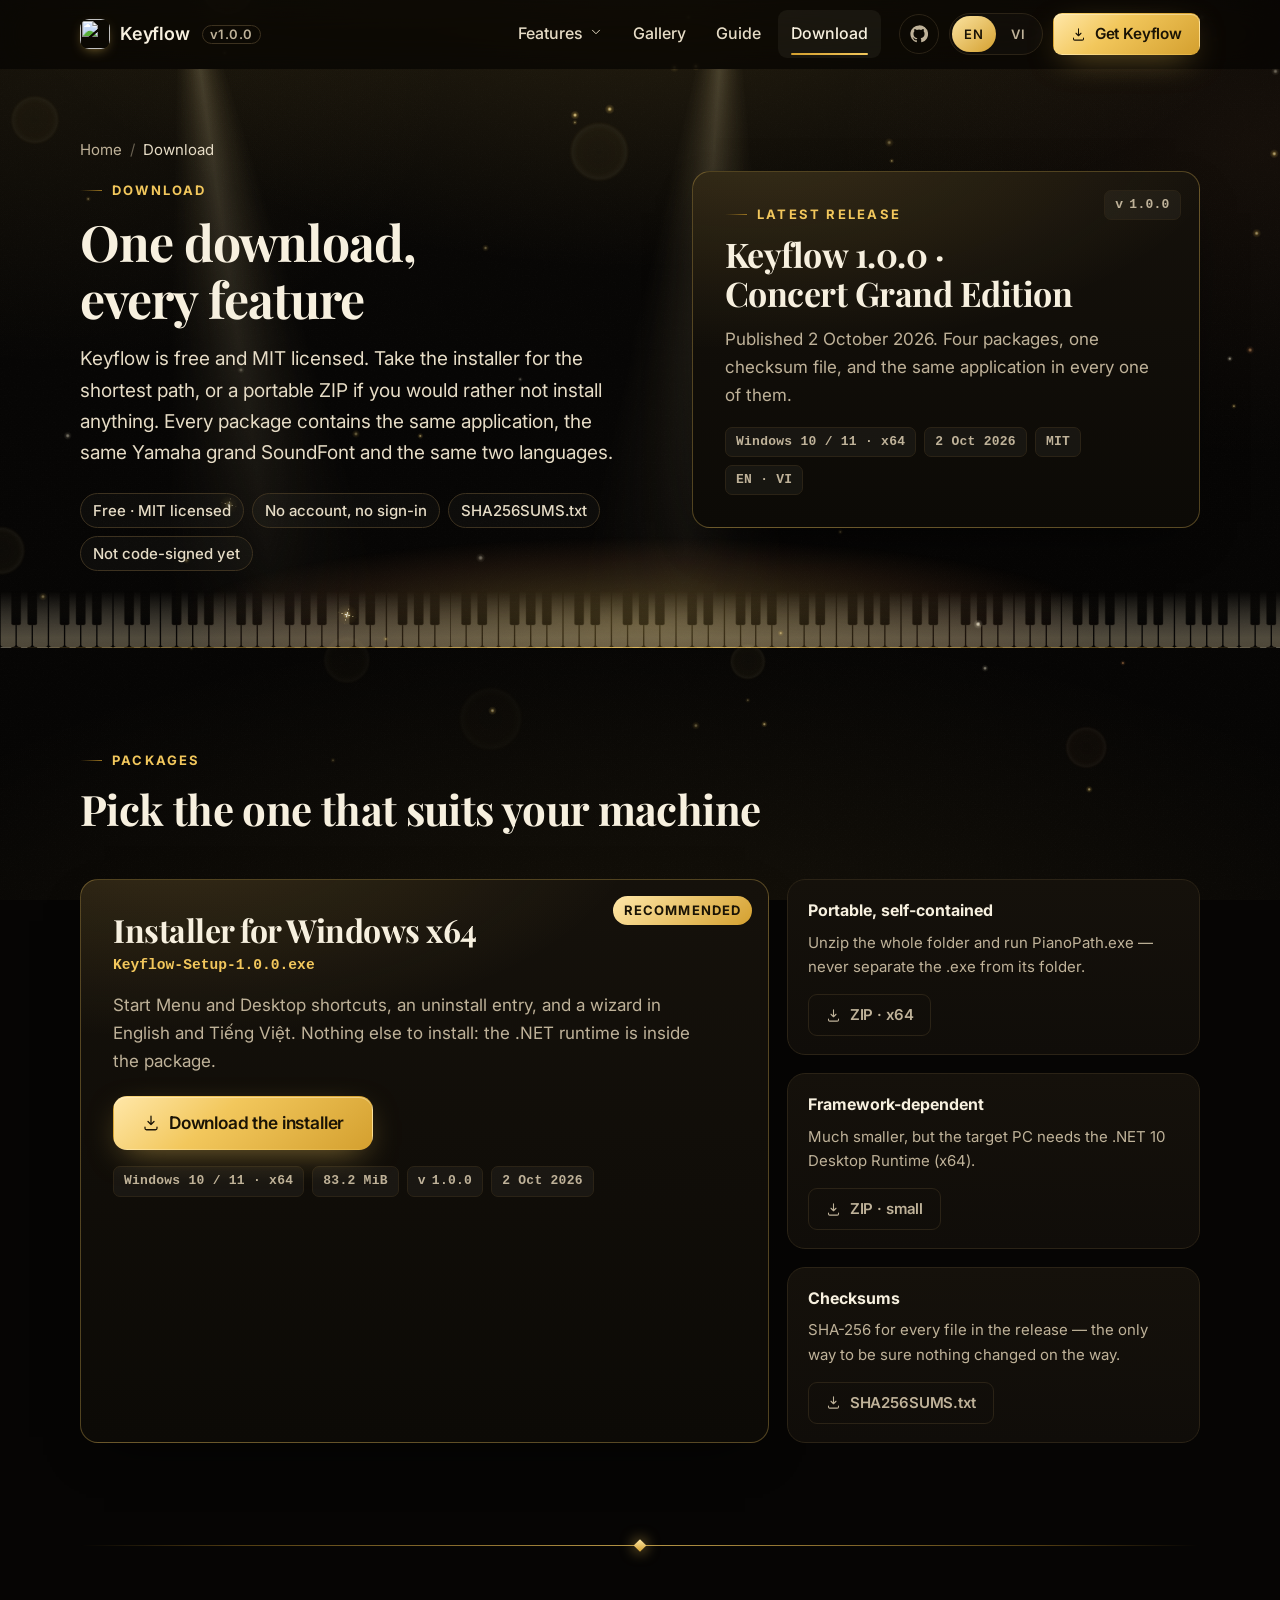
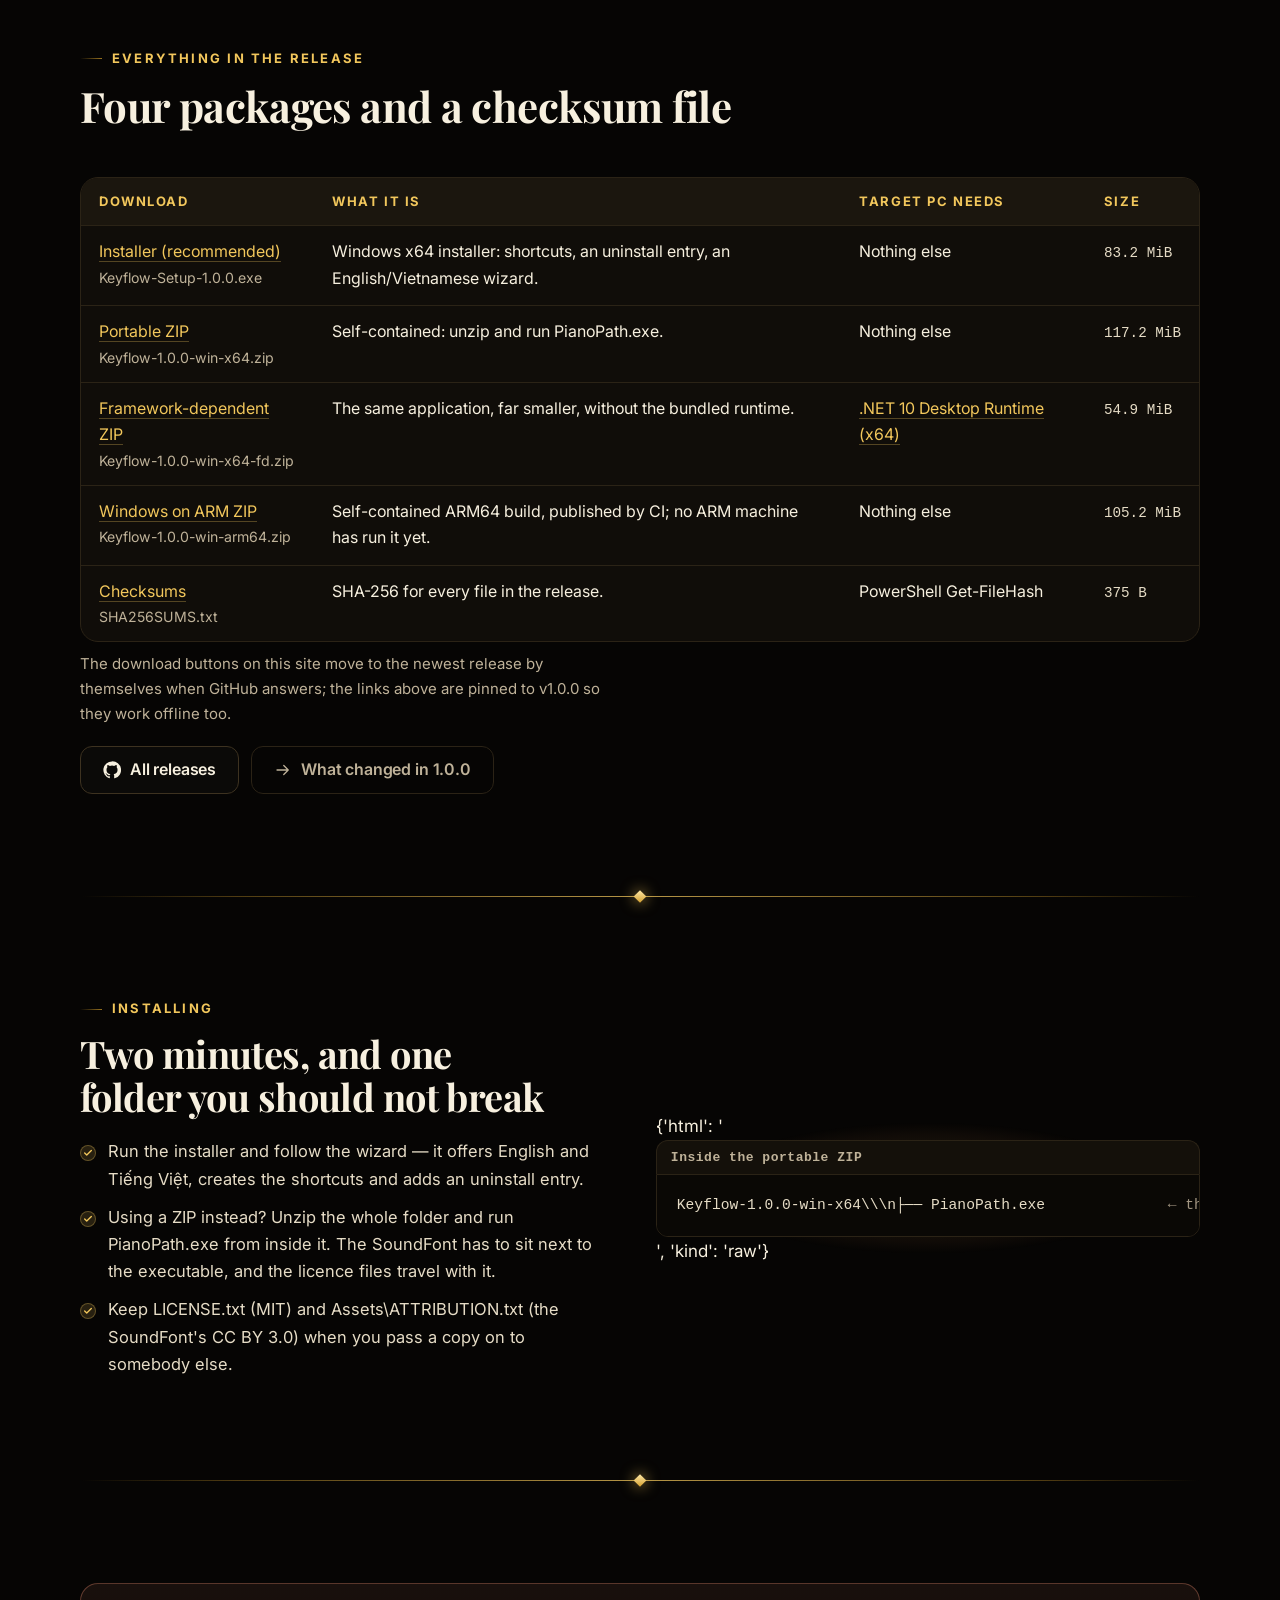
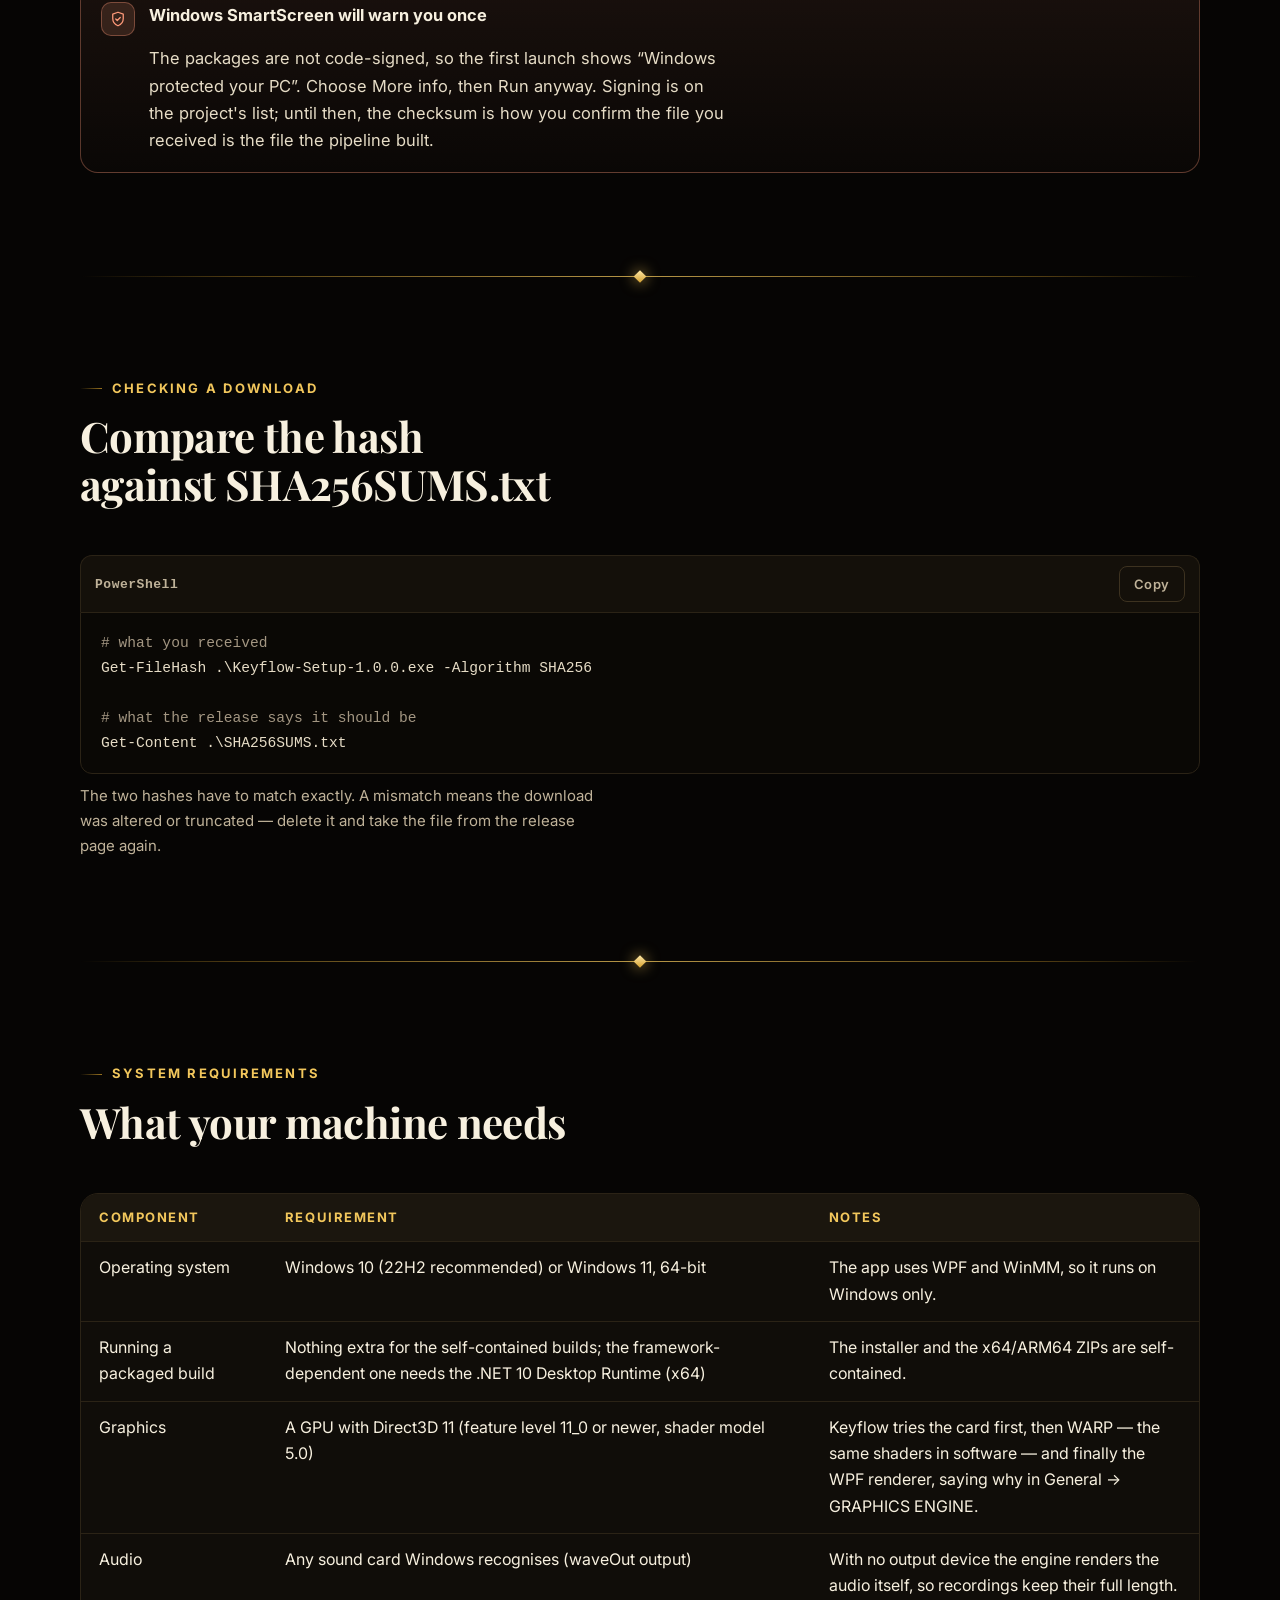
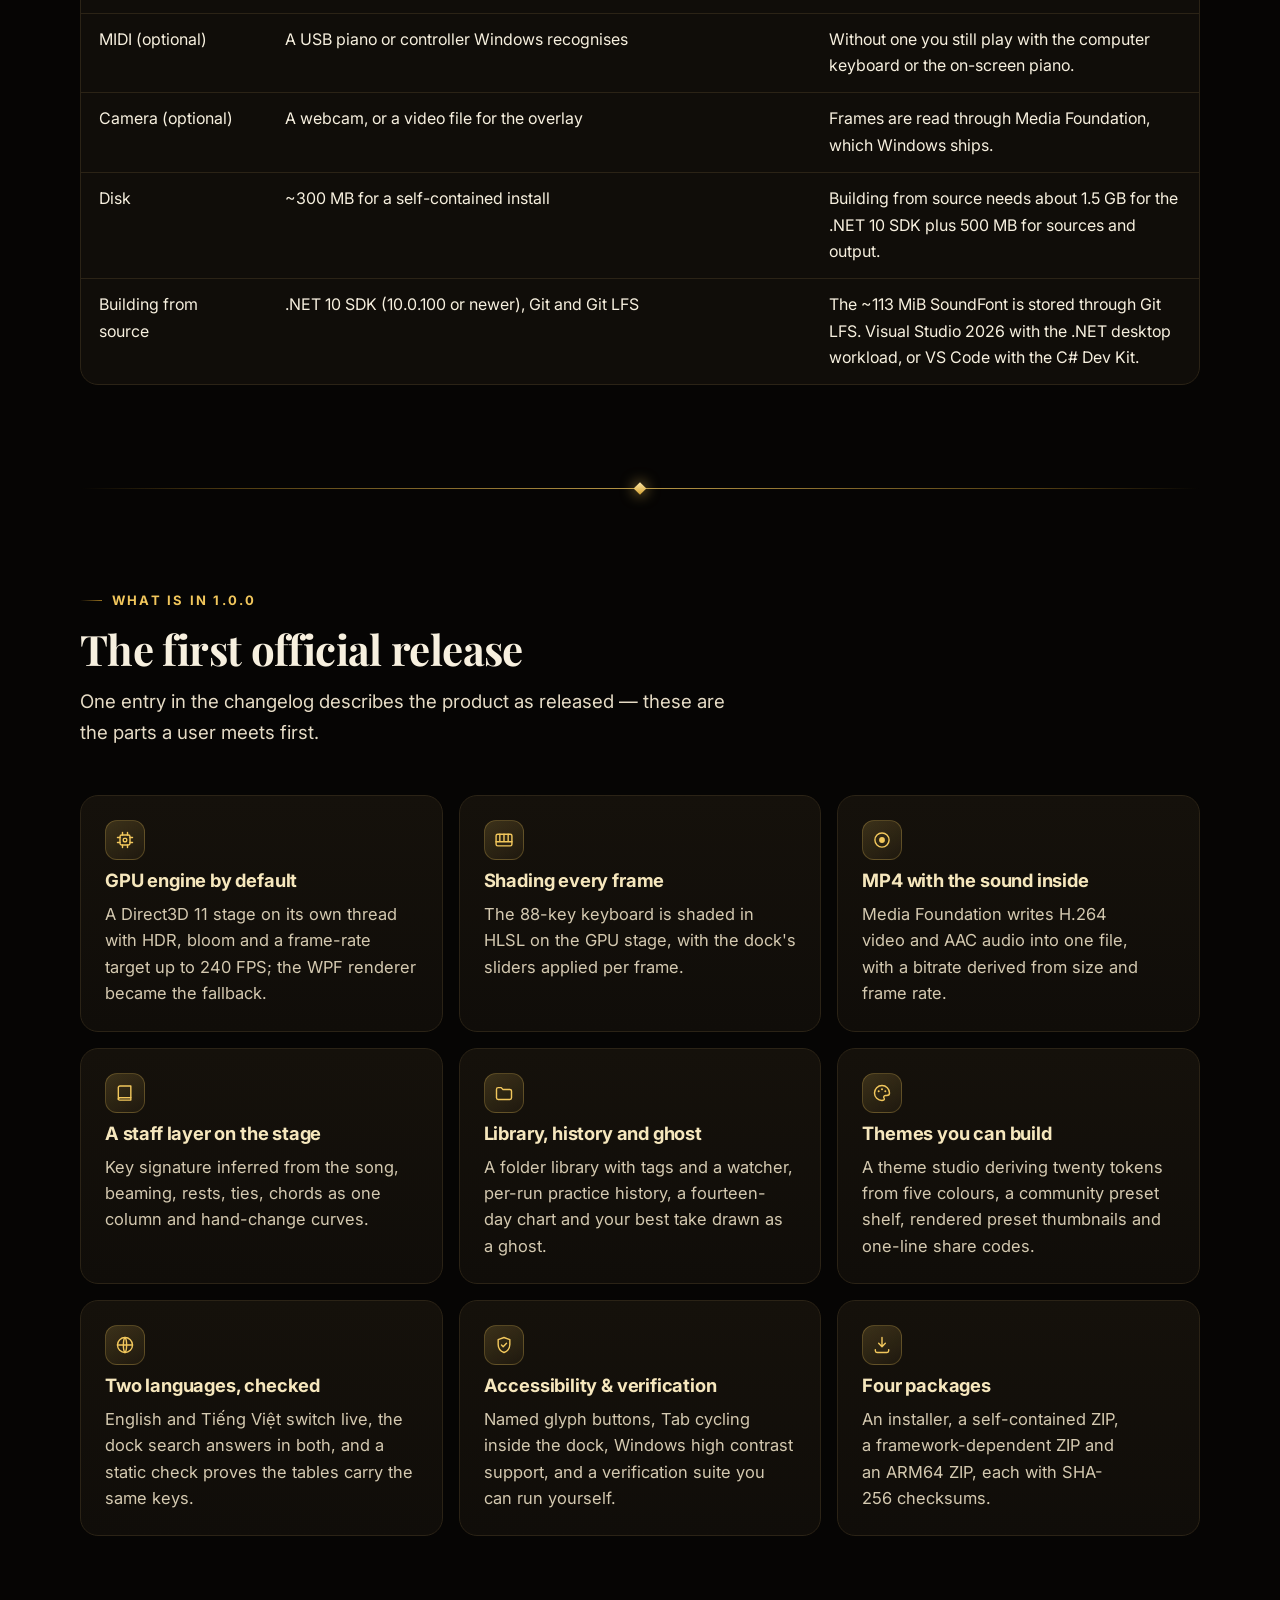
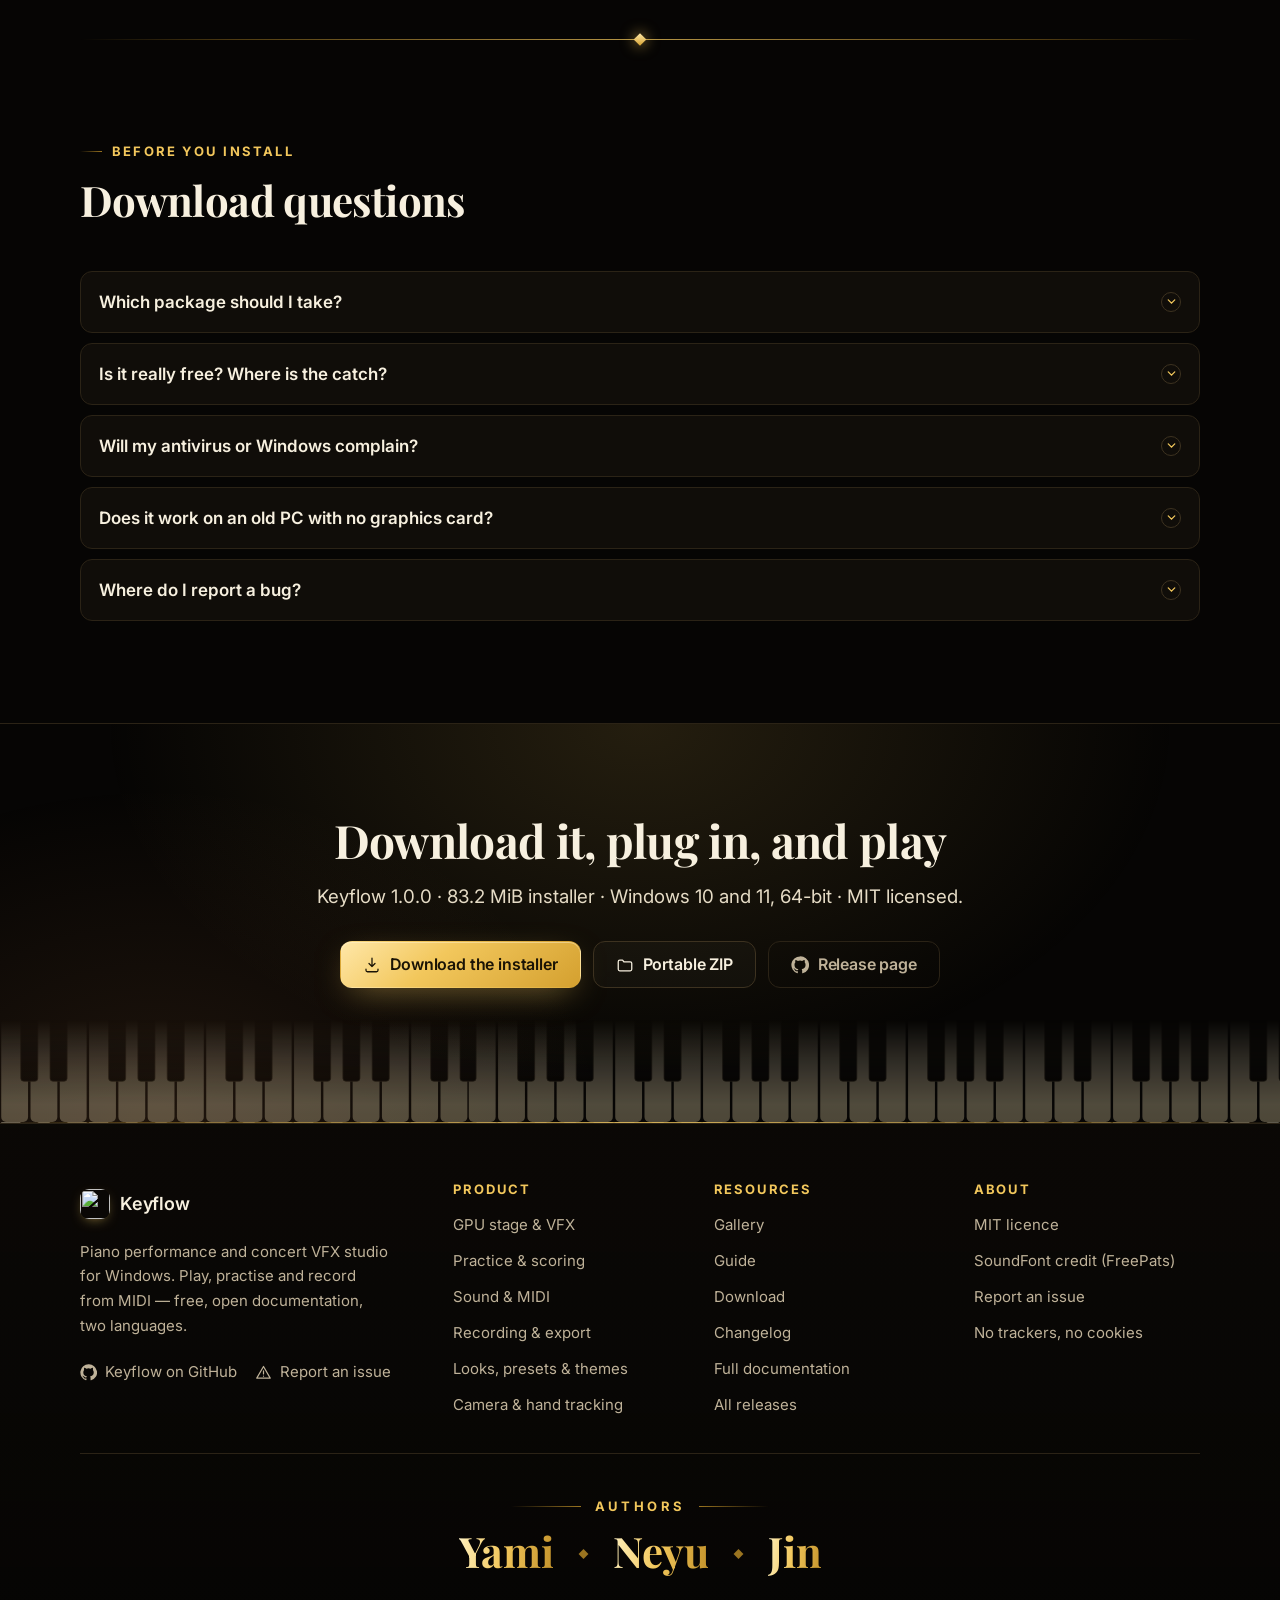
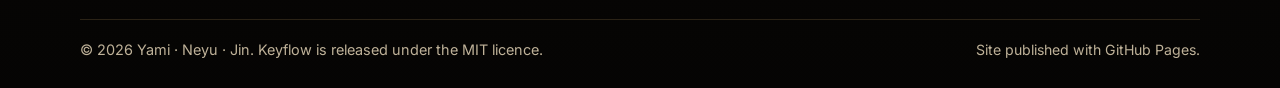
==== commit 200489fc: "Cinematic concert-stage look: beams, floor light, keyboard, gilded dividers Every hero is now lit li" ====
--- a/download.html
+++ b/download.html
@@ -188,7 +188,7 @@
 </header>
 <div class="drawer" id="drawer" role="dialog" aria-modal="true" aria-label="Site menu" data-i18n-attr="aria-label=ui.drawer.label"><div class="drawer-panel"><div class="drawer-top"><a class="brand" href="index.html"><img src="favicon.svg" width="28" height="28" alt=""><span>Keyflow</span></a><button type="button" class="drawer-close" data-i18n-attr="aria-label=ui.close" aria-label="Close"><svg viewBox="0 0 24 24" width="18" height="18" aria-hidden="true" focusable="false" fill="none" stroke="currentColor" stroke-width="1.7" stroke-linecap="round" stroke-linejoin="round"><path d="M18 6 6 18M6 6l12 12"/></svg></button></div><p class="dgroup" data-i18n="ui.nav.features">Features</p><a class="dlink dsub" href="features/stage.html" data-i18n="feature.stage">GPU stage & VFX</a><a class="dlink dsub" href="features/practice.html" data-i18n="feature.practice">Practice & scoring</a><a class="dlink dsub" href="features/sound.html" data-i18n="feature.sound">Sound & MIDI</a><a class="dlink dsub" href="features/recording.html" data-i18n="feature.recording">Recording & export</a><a class="dlink dsub" href="features/design.html" data-i18n="feature.design">Looks, presets & themes</a><a class="dlink dsub" href="features/camera.html" data-i18n="feature.camera">Camera & hand tracking</a><p class="dgroup" data-i18n="ui.drawer.pages">Pages</p><a class="dlink" href="index.html" data-i18n="ui.home">Home</a><a class="dlink" href="gallery.html" data-i18n="ui.nav.gallery">Gallery</a><a class="dlink" href="guide.html" data-i18n="ui.nav.guide">Guide</a><a class="dlink" href="download.html" aria-current="page" data-i18n="ui.nav.download">Download</a><div class="drawer-foot"><a class="btn btn-gold btn-block" href="download.html"><svg viewBox="0 0 24 24" width="17" height="17" aria-hidden="true" focusable="false" fill="none" stroke="currentColor" stroke-width="1.7" stroke-linecap="round" stroke-linejoin="round"><path d="M12 3v11m0 0 4-4m-4 4-4-4M4 17.5V19a2 2 0 0 0 2 2h12a2 2 0 0 0 2-2v-1.5"/></svg> <span data-i18n="ui.nav.download">Download</span></a><a class="btn btn-ghost btn-block" href="https://github.com/lxmtuu/KeyFlow" target="_blank" rel="noopener"><svg viewBox="0 0 24 24" width="17" height="17" aria-hidden="true" focusable="false" fill="none" stroke="currentColor" stroke-width="1.7" stroke-linecap="round" stroke-linejoin="round"><path fill="currentColor" stroke="none" d="M12 .5a11.5 11.5 0 0 0-3.64 22.41c.58.1.79-.25.79-.56v-2c-3.2.7-3.88-1.37-3.88-1.37-.52-1.33-1.28-1.69-1.28-1.69-1.04-.71.08-.7.08-.7 1.15.08 1.76 1.19 1.76 1.19 1.03 1.76 2.69 1.25 3.35.96.1-.74.4-1.25.73-1.54-2.55-.29-5.24-1.28-5.24-5.69 0-1.26.45-2.28 1.19-3.09-.12-.29-.52-1.46.11-3.05 0 0 .97-.31 3.17 1.18a11 11 0 0 1 5.77 0c2.2-1.49 3.17-1.18 3.17-1.18.63 1.59.23 2.76.11 3.05.74.81 1.19 1.83 1.19 3.09 0 4.42-2.7 5.4-5.27 5.68.41.36.78 1.06.78 2.14v3.17c0 .31.21.67.8.56A11.5 11.5 0 0 0 12 .5Z"/></svg> GitHub</a><div class="lang" role="group" style="justify-content:center" data-i18n-attr="aria-label=ui.lang" aria-label="Language"><button type="button" data-lang="en" aria-pressed="true">EN</button><button type="button" data-lang="vi" aria-pressed="false">VI</button></div></div></div></div>
 <main id="main">
-<section class="pagehero"><div class="container pagehero-in"><div class="split-copy"><nav class="crumbs" aria-label="Breadcrumb" data-i18n-attr="aria-label=ui.breadcrumb"><ol><li><a href="index.html" data-i18n="ui.home">Home</a></li><li aria-hidden="true" class="sep">/</li><li aria-current="page" data-i18n="ui.nav.download">Download</li></ol></nav><p class="eyebrow" data-i18n="ui.nav.download">Download</p><h1 data-i18n="download.11">One download, every feature</h1><p class="lead" data-i18n="download.12">Keyflow is free and MIT licensed. Take the installer for the shortest path, or a portable ZIP if you would rather not install anything. Every package contains the same application, the same Yamaha grand SoundFont and the same two languages.</p><div class="meta-chips"><span class="chip" data-i18n="download.13">Free · MIT licensed</span><span class="chip" data-i18n="download.14">No account, no sign-in</span><span class="chip" data-i18n="download.15">SHA256SUMS.txt</span><span class="chip" data-i18n="download.16">Not code-signed yet</span></div></div><div class="split-media"><div class="dl-card"><span class="badge" style="position:absolute;top:18px;right:18px">v<span data-release-tag>1.0.0</span></span><p class="eyebrow" style="margin-bottom:10px">Latest release</p><h2 style="font-size:clamp(24px,3vw,34px)" data-i18n="download.2">Keyflow 1.0.0 · Concert Grand Edition</h2><p class="muted" style="margin:12px 0 18px;max-width:44ch" data-i18n="download.4">Published 2 October 2026. Four packages, one checksum file, and the same application in every one of them.</p><div class="badge-row"><span class="badge">Windows 10 / 11 · x64</span><span class="badge js-date" data-release-date data-date="2026-10-02T10:10:24Z">2 Oct 2026</span><span class="badge">MIT</span><span class="badge">EN · VI</span></div></div></div></div></section>
+<section class="pagehero"><div class="stage-fx stage-fx-page" aria-hidden="true"><i class="beam b1"></i><i class="beam b2"></i><i class="beam b3"></i><i class="floor"></i><i class="keys"></i></div><div class="container pagehero-in"><div class="split-copy"><nav class="crumbs" aria-label="Breadcrumb" data-i18n-attr="aria-label=ui.breadcrumb"><ol><li><a href="index.html" data-i18n="ui.home">Home</a></li><li aria-hidden="true" class="sep">/</li><li aria-current="page" data-i18n="ui.nav.download">Download</li></ol></nav><p class="eyebrow" data-i18n="ui.nav.download">Download</p><h1 data-i18n="download.11">One download, every feature</h1><p class="lead" data-i18n="download.12">Keyflow is free and MIT licensed. Take the installer for the shortest path, or a portable ZIP if you would rather not install anything. Every package contains the same application, the same Yamaha grand SoundFont and the same two languages.</p><div class="meta-chips"><span class="chip" data-i18n="download.13">Free · MIT licensed</span><span class="chip" data-i18n="download.14">No account, no sign-in</span><span class="chip" data-i18n="download.15">SHA256SUMS.txt</span><span class="chip" data-i18n="download.16">Not code-signed yet</span></div></div><div class="split-media"><div class="dl-card"><span class="badge" style="position:absolute;top:18px;right:18px">v<span data-release-tag>1.0.0</span></span><p class="eyebrow" style="margin-bottom:10px">Latest release</p><h2 style="font-size:clamp(24px,3vw,34px)" data-i18n="download.2">Keyflow 1.0.0 · Concert Grand Edition</h2><p class="muted" style="margin:12px 0 18px;max-width:44ch" data-i18n="download.4">Published 2 October 2026. Four packages, one checksum file, and the same application in every one of them.</p><div class="badge-row"><span class="badge">Windows 10 / 11 · x64</span><span class="badge js-date" data-release-date data-date="2026-10-02T10:10:24Z">2 Oct 2026</span><span class="badge">MIT</span><span class="badge">EN · VI</span></div></div></div></div></section>
 <section id="packages" class="section"><div class="container"><div class="section-head"><p class="eyebrow" data-i18n="download.31">Packages</p><h2 data-i18n="download.32">Pick the one that suits your machine</h2></div><div class="dl-hero"><div class="dl-card reveal"><span class="tag-rec" data-i18n="download.17">Recommended</span><h2 data-i18n="download.18">Installer for Windows x64</h2><p class="file" data-i18n="download.20">Keyflow-Setup-1.0.0.exe</p><p class="muted" style="margin:12px 0 20px;max-width:56ch" data-i18n="download.19">Start Menu and Desktop shortcuts, an uninstall entry, and a wizard in English and Tiếng Việt. Nothing else to install: the .NET runtime is inside the package.</p><a class="btn btn-gold btn-lg" href="https://github.com/lxmtuu/KeyFlow/releases/download/v1.0.0/Keyflow-Setup-1.0.0.exe" data-asset="setup"><svg viewBox="0 0 24 24" width="18" height="18" aria-hidden="true" focusable="false" fill="none" stroke="currentColor" stroke-width="1.7" stroke-linecap="round" stroke-linejoin="round"><path d="M12 3v11m0 0 4-4m-4 4-4-4M4 17.5V19a2 2 0 0 0 2 2h12a2 2 0 0 0 2-2v-1.5"/></svg> <span data-i18n="download.21">Download the installer</span></a><div class="badge-row"><span class="badge">Windows 10 / 11 · x64</span><span class="badge"><span data-release-size="setup">83.2 MiB</span></span><span class="badge">v<span data-release-tag>1.0.0</span></span><span class="badge js-date" data-release-date data-date="2026-10-02T10:10:24Z">2 Oct 2026</span></div></div><div class="dl-side"><div class="dl-mini reveal"><b data-i18n="download.22">Portable, self-contained</b><span data-i18n="download.23">Unzip the whole folder and run PianoPath.exe — never separate the .exe from its folder.</span><a class="btn btn-quiet btn-sm" style="margin-top:8px;justify-self:start" href="https://github.com/lxmtuu/KeyFlow/releases/download/v1.0.0/Keyflow-1.0.0-win-x64.zip" data-asset="portable"><svg viewBox="0 0 24 24" width="15" height="15" aria-hidden="true" focusable="false" fill="none" stroke="currentColor" stroke-width="1.7" stroke-linecap="round" stroke-linejoin="round"><path d="M12 3v11m0 0 4-4m-4 4-4-4M4 17.5V19a2 2 0 0 0 2 2h12a2 2 0 0 0 2-2v-1.5"/></svg> <span data-i18n="download.24">ZIP · x64</span></a></div><div class="dl-mini reveal"><b data-i18n="download.25">Framework-dependent</b><span data-i18n="download.26">Much smaller, but the target PC needs the .NET 10 Desktop Runtime (x64).</span><a class="btn btn-quiet btn-sm" style="margin-top:8px;justify-self:start" href="https://github.com/lxmtuu/KeyFlow/releases/download/v1.0.0/Keyflow-1.0.0-win-x64-fd.zip" data-asset="fd"><svg viewBox="0 0 24 24" width="15" height="15" aria-hidden="true" focusable="false" fill="none" stroke="currentColor" stroke-width="1.7" stroke-linecap="round" stroke-linejoin="round"><path d="M12 3v11m0 0 4-4m-4 4-4-4M4 17.5V19a2 2 0 0 0 2 2h12a2 2 0 0 0 2-2v-1.5"/></svg> <span data-i18n="download.27">ZIP · small</span></a></div><div class="dl-mini reveal"><b data-i18n="download.28">Checksums</b><span data-i18n="download.29">SHA-256 for every file in the release — the only way to be sure nothing changed on the way.</span><a class="btn btn-quiet btn-sm" style="margin-top:8px;justify-self:start" href="https://github.com/lxmtuu/KeyFlow/releases/download/v1.0.0/SHA256SUMS.txt" data-asset="sums"><svg viewBox="0 0 24 24" width="15" height="15" aria-hidden="true" focusable="false" fill="none" stroke="currentColor" stroke-width="1.7" stroke-linecap="round" stroke-linejoin="round"><path d="M12 3v11m0 0 4-4m-4 4-4-4M4 17.5V19a2 2 0 0 0 2 2h12a2 2 0 0 0 2-2v-1.5"/></svg> <span data-i18n="download.30">SHA256SUMS.txt</span></a></div></div></div></div></section>
 <section id="all-packages" class="section"><div class="container"><div class="section-head"><p class="eyebrow" data-i18n="download.52">Everything in the release</p><h2 data-i18n="download.53">Four packages and a checksum file</h2></div><div class="table-wrap reveal"><table class="data"><thead><tr><th scope="col" data-i18n="download.33">Download</th><th scope="col" data-i18n="download.34">What it is</th><th scope="col" data-i18n="download.35">Target PC needs</th><th scope="col" data-i18n="download.36">Size</th></tr></thead><tbody><tr><td><a href="https://github.com/lxmtuu/KeyFlow/releases/download/v1.0.0/Keyflow-Setup-1.0.0.exe" target="_blank" rel="noopener" data-asset="setup" data-i18n="download.37">Installer (recommended)</a><div class="muted tiny" >Keyflow-Setup-1.0.0.exe</div></td><td data-i18n="download.38">Windows x64 installer: shortcuts, an uninstall entry, an English/Vietnamese wizard.</td><td data-i18n="download.39">Nothing else</td><td class=""><span class="num" data-release-size="setup">83.2 MiB</span></td></tr><tr><td><a href="https://github.com/lxmtuu/KeyFlow/releases/download/v1.0.0/Keyflow-1.0.0-win-x64.zip" target="_blank" rel="noopener" data-asset="portable" data-i18n="download.40">Portable ZIP</a><div class="muted tiny" >Keyflow-1.0.0-win-x64.zip</div></td><td data-i18n="download.41">Self-contained: unzip and run PianoPath.exe.</td><td data-i18n="download.42">Nothing else</td><td class=""><span class="num" data-release-size="portable">117.2 MiB</span></td></tr><tr><td><a href="https://github.com/lxmtuu/KeyFlow/releases/download/v1.0.0/Keyflow-1.0.0-win-x64-fd.zip" target="_blank" rel="noopener" data-asset="fd" data-i18n="download.43">Framework-dependent ZIP</a><div class="muted tiny" >Keyflow-1.0.0-win-x64-fd.zip</div></td><td data-i18n="download.44">The same application, far smaller, without the bundled runtime.</td><td class=""><a href="https://dotnet.microsoft.com/download/dotnet/10.0" target="_blank" rel="noopener">.NET 10 Desktop Runtime (x64)</a></td><td class=""><span class="num" data-release-size="fd">54.9 MiB</span></td></tr><tr><td><a href="https://github.com/lxmtuu/KeyFlow/releases/download/v1.0.0/Keyflow-1.0.0-win-arm64.zip" target="_blank" rel="noopener" data-asset="arm64" data-i18n="download.45">Windows on ARM ZIP</a><div class="muted tiny" >Keyflow-1.0.0-win-arm64.zip</div></td><td data-i18n="download.46">Self-contained ARM64 build, published by CI; no ARM machine has run it yet.</td><td data-i18n="download.47">Nothing else</td><td class=""><span class="num" data-release-size="arm64">105.2 MiB</span></td></tr><tr><td><a href="https://github.com/lxmtuu/KeyFlow/releases/download/v1.0.0/SHA256SUMS.txt" target="_blank" rel="noopener" data-asset="sums" data-i18n="download.48">Checksums</a><div class="muted tiny" >SHA256SUMS.txt</div></td><td data-i18n="download.49">SHA-256 for every file in the release.</td><td data-i18n="download.50">PowerShell Get-FileHash</td><td class=""><span class="num">375 B</span></td></tr></tbody></table></div><p class="table-note" data-i18n="download.51">The download buttons on this site move to the newest release by themselves when GitHub answers; the links above are pinned to v1.0.0 so they work offline too.</p><div class="actions" style="margin-top:20px"><a class="btn btn-ghost" href="https://github.com/lxmtuu/KeyFlow/releases" target="_blank" rel="noopener"><svg viewBox="0 0 24 24" width="18" height="18" aria-hidden="true" focusable="false" fill="none" stroke="currentColor" stroke-width="1.7" stroke-linecap="round" stroke-linejoin="round"><path fill="currentColor" stroke="none" d="M12 .5a11.5 11.5 0 0 0-3.64 22.41c.58.1.79-.25.79-.56v-2c-3.2.7-3.88-1.37-3.88-1.37-.52-1.33-1.28-1.69-1.28-1.69-1.04-.71.08-.7.08-.7 1.15.08 1.76 1.19 1.76 1.19 1.03 1.76 2.69 1.25 3.35.96.1-.74.4-1.25.73-1.54-2.55-.29-5.24-1.28-5.24-5.69 0-1.26.45-2.28 1.19-3.09-.12-.29-.52-1.46.11-3.05 0 0 .97-.31 3.17 1.18a11 11 0 0 1 5.77 0c2.2-1.49 3.17-1.18 3.17-1.18.63 1.59.23 2.76.11 3.05.74.81 1.19 1.83 1.19 3.09 0 4.42-2.7 5.4-5.27 5.68.41.36.78 1.06.78 2.14v3.17c0 .31.21.67.8.56A11.5 11.5 0 0 0 12 .5Z"/></svg> <span data-i18n="ui.foot.releases">All releases</span></a><a class="btn btn-quiet" href="#whats-new"><svg viewBox="0 0 24 24" width="18" height="18" aria-hidden="true" focusable="false" fill="none" stroke="currentColor" stroke-width="1.7" stroke-linecap="round" stroke-linejoin="round"><path d="M4 12h15m0 0-6-6m6 6-6 6"/></svg> <span data-i18n="download.54">What changed in 1.0.0</span></a></div></div></section>
 <section id="install" class="section"><div class="container split"><div class="split-copy reveal"><p class="eyebrow" data-i18n="download.55">Installing</p><h2 data-i18n="download.56">Two minutes, and one folder you should not break</h2><ul class="ticks"><li data-i18n="download.57">Run the installer and follow the wizard — it offers English and Tiếng Việt, creates the shortcuts and adds an uninstall entry.</li><li data-i18n="download.58">Using a ZIP instead? Unzip the whole folder and run PianoPath.exe from inside it. The SoundFont has to sit next to the executable, and the licence files travel with it.</li><li data-i18n="download.59">Keep LICENSE.txt (MIT) and Assets\ATTRIBUTION.txt (the SoundFont's CC BY 3.0) when you pass a copy on to somebody else.</li></ul></div><div class="split-media reveal">{'html': '<div class="code-head"><span>Inside the portable ZIP</span></div><pre class="code">Keyflow-1.0.0-win-x64\\\n├── PianoPath.exe              <span class="c">← the single executable</span>\n├── LICENSE.txt                <span class="c">← MIT, must travel with copies</span>\n└── Assets\\\n    ├── ConcertGrand.sf2       <span class="c">← the ~113 MiB SoundFont, next to the .exe</span>\n    └── ATTRIBUTION.txt        <span class="c">← FreePats credit, CC BY 3.0</span></pre>', 'kind': 'raw'}</div></div></section>
--- a/style.css
+++ b/style.css
@@ -5,7 +5,8 @@
    2. base            7. hero              12. faq / callouts
    3. utilities       8. sections          13. sliders & lightbox
    4. buttons         9. cards & splits    14. footer
-   5. header          10. steps & stats    15. responsive & motion
+   5. header          10. steps & stats    15. stage lighting & polish
+                                           16. responsive & motion
    ========================================================================== */
 
 /* 1. tokens ---------------------------------------------------------------- */
@@ -129,9 +130,14 @@
 }
 em { font-style: normal; }
 .gold-text {
-  background: linear-gradient(96deg, #fff0bd, var(--gold) 42%, #c4932b);
+  background:
+    linear-gradient(104deg, transparent 38%, rgba(255, 255, 255, .9) 50%, transparent 62%) 100% 0 / 260% 100% no-repeat,
+    linear-gradient(96deg, #fff0bd, var(--gold) 42%, #c4932b);
   -webkit-background-clip: text; background-clip: text; color: transparent;
-}
+  animation: foil 8s ease-in-out 1.8s infinite;
+}
+/* a glint of light crosses the gold lettering, rests, and crosses again; the last frame is the resting state */
+@keyframes foil { 0%, 58% { background-position: 100% 0, 0 0; } 92%, 100% { background-position: 0% 0, 0 0; } }
 ::selection { background: rgba(242, 199, 92, .28); color: #fff; }
 :focus-visible { outline: 2px solid var(--gold); outline-offset: 3px; border-radius: 4px; }
 
@@ -337,7 +343,7 @@
 .drawer-foot { margin-top: auto; padding-top: 18px; display: grid; gap: 10px; }
 
 /* 6. hero ------------------------------------------------------------------ */
-.hero { position: relative; padding-block: clamp(40px, 6vw, 78px) clamp(34px, 5vw, 62px); }
+.hero { position: relative; padding-block: clamp(40px, 6vw, 78px) clamp(88px, 9vw, 130px); }
 .hero-in { display: grid; grid-template-columns: minmax(0, 1fr) minmax(0, 1.12fr); gap: clamp(28px, 5vw, 62px); align-items: center; }
 .hero h1 { font-size: clamp(38px, 5.6vw, 68px); letter-spacing: -.025em; }
 .hero .lead { margin: 20px 0 28px; color: var(--text-2); font-size: clamp(1.04rem, .94rem + .5vw, 1.2rem); line-height: 1.62; max-width: 56ch; }
@@ -373,7 +379,7 @@
 .frame-badge .dot { width: 7px; height: 7px; border-radius: 50%; background: var(--gold); box-shadow: 0 0 10px var(--gold); }
 
 /* Page hero (subpages) */
-.pagehero { padding-block: clamp(34px, 5vw, 60px) clamp(26px, 4vw, 46px); }
+.pagehero { position: relative; padding-block: clamp(34px, 5vw, 60px) clamp(58px, 6vw, 84px); }
 .pagehero-in { display: grid; grid-template-columns: minmax(0, 1.05fr) minmax(0, .95fr); gap: clamp(26px, 4vw, 54px); align-items: center; }
 .pagehero h1 { font-size: clamp(31px, 4.2vw, 50px); letter-spacing: -.02em; }
 .pagehero .lead { margin: 16px 0 24px; color: var(--text-2); font-size: clamp(1.02rem, .95rem + .35vw, 1.12rem); max-width: 58ch; }
@@ -417,7 +423,7 @@
 }
 .card::before {
   content: ""; position: absolute; inset: -1px; border-radius: inherit; pointer-events: none; opacity: 0;
-  background: radial-gradient(24rem 12rem at 20% 0%, rgba(242, 199, 92, .13), transparent 70%);
+  background: radial-gradient(22rem circle at var(--mx, 20%) var(--my, 0%), rgba(242, 199, 92, .15), transparent 68%);
   transition: opacity .25s;
 }
 .card:hover { transform: translateY(-3px); border-color: rgba(242, 199, 92, .3); box-shadow: var(--shadow-2); }
@@ -825,19 +831,19 @@
 
 /* CTA band */
 .cta {
+  --keys-h: clamp(64px, 8vw, 104px);
   position: relative; overflow: hidden; text-align: center;
-  padding-block: clamp(52px, 7vw, 92px); border-top: 1px solid var(--line);
+  padding-block: clamp(52px, 7vw, 92px) calc(var(--keys-h) + 32px); border-top: 1px solid var(--line);
   background:
     radial-gradient(60% 130% at 50% 0%, rgba(242, 199, 92, .13), transparent 70%),
     radial-gradient(50% 120% at 12% 100%, rgba(217, 138, 78, .12), transparent 70%);
 }
 .cta h2 { font-size: clamp(28px, 4vw, 46px); }
 .cta .sub { margin: 16px auto 28px; max-width: 62ch; color: var(--text-2); font-size: clamp(1rem, .94rem + .35vw, 1.1rem); }
-.cta .keys {
-  position: absolute; inset: auto 0 -30px 0; height: 90px; opacity: .16; pointer-events: none;
-  background: repeating-linear-gradient(90deg, #fff 0 16px, transparent 16px 34px);
-  -webkit-mask-image: linear-gradient(180deg, transparent, #000);
-  mask-image: linear-gradient(180deg, transparent, #000);
+.cta .container { position: relative; z-index: 1; }
+.cta::after {                       /* front edge of the key bed, as under the heroes */
+  content: ""; position: absolute; left: 0; right: 0; bottom: 0; height: 1px; pointer-events: none;
+  background: linear-gradient(90deg, transparent, rgba(154, 116, 32, .5) 12%, rgba(242, 199, 92, .8) 50%, rgba(154, 116, 32, .5) 88%, transparent);
 }
 
 /* 14. footer --------------------------------------------------------------- */
@@ -863,8 +869,13 @@
 .credits .credits-names { list-style: none; margin: 0; padding: 0; display: flex; flex-wrap: wrap; justify-content: center; gap: 6px var(--gap); }
 .credits-names li {
   position: relative; padding-bottom: .08em; font: 700 clamp(27px, 4.2vw, 42px)/1.15 var(--font-display); letter-spacing: -.01em;
-  background: linear-gradient(96deg, #fff0bd, var(--gold) 46%, #c4932b); -webkit-background-clip: text; background-clip: text; color: transparent;
-}
+  background:
+    linear-gradient(104deg, transparent 38%, rgba(255, 255, 255, .85) 50%, transparent 62%) 100% 0 / 260% 100% no-repeat,
+    linear-gradient(96deg, #fff0bd, var(--gold) 46%, #c4932b);
+  -webkit-background-clip: text; background-clip: text; color: transparent; animation: foil 9s ease-in-out infinite;
+}
+.credits-names li:nth-child(2) { animation-delay: 1.6s; }
+.credits-names li:nth-child(3) { animation-delay: 3.2s; }
 .credits-names li + li::before {          /* a small gold diamond between the names */
   content: ""; position: absolute; left: calc(var(--gap) / -2 - 3.5px); top: 52%; width: 7px; height: 7px;
   background: var(--gold-3); rotate: 45deg; translate: 0 -50%;
@@ -890,7 +901,120 @@
 .err h1 { font-size: clamp(24px, 3.4vw, 38px); margin-top: 6px; }
 .err p { color: var(--muted); max-width: 52ch; margin: 8px auto 24px; }
 
-/* 15. responsive & motion -------------------------------------------------- */
+/* 15. stage lighting & polish ---------------------------------------------- */
+/* Every hero is a concert stage: soft beams fall from above, a pool of light lies on the floor and a piano
+   keyboard runs along the bottom edge (the closing call-to-action ends on the same keyboard).  The markup is
+   tools/sitekit.py stage_fx().  It is decoration only: aria-hidden, no pointer events, painted behind the dust
+   (z -2) and above the fixed ambient light (z -3).  Reduced motion freezes all of it (section 16). */
+:root {
+  --keys-face: url("data:image/svg+xml,%3Csvg xmlns='http://www.w3.org/2000/svg' width='168' height='84' viewBox='0 0 168 84'%3E%3Cdefs%3E%3ClinearGradient id='w' x1='0' y1='0' x2='0' y2='1'%3E%3Cstop offset='0' stop-color='%23fff4d6'/%3E%3Cstop offset='1' stop-color='%23cdbd96'/%3E%3C/linearGradient%3E%3ClinearGradient id='k' x1='0' y1='0' x2='0' y2='1'%3E%3Cstop offset='0' stop-color='%232e281c'/%3E%3Cstop offset='1' stop-color='%23080705'/%3E%3C/linearGradient%3E%3C/defs%3E%3Cg fill='url(%23w)'%3E%3Crect x='1' y='-8' width='22' height='92' rx='4'/%3E%3Crect x='25' y='-8' width='22' height='92' rx='4'/%3E%3Crect x='49' y='-8' width='22' height='92' rx='4'/%3E%3Crect x='73' y='-8' width='22' height='92' rx='4'/%3E%3Crect x='97' y='-8' width='22' height='92' rx='4'/%3E%3Crect x='121' y='-8' width='22' height='92' rx='4'/%3E%3Crect x='145' y='-8' width='22' height='92' rx='4'/%3E%3C/g%3E%3Cg fill='url(%23k)' stroke='%235a4e36' stroke-width='.6'%3E%3Crect x='17' y='-4' width='14' height='54' rx='2.5'/%3E%3Crect x='41' y='-4' width='14' height='54' rx='2.5'/%3E%3Crect x='89' y='-4' width='14' height='54' rx='2.5'/%3E%3Crect x='113' y='-4' width='14' height='54' rx='2.5'/%3E%3Crect x='137' y='-4' width='14' height='54' rx='2.5'/%3E%3C/g%3E%3C/svg%3E");    /* one octave: ivory and ebony keys */
+  --keys-shape: url("data:image/svg+xml,%3Csvg xmlns='http://www.w3.org/2000/svg' width='168' height='84' viewBox='0 0 168 84'%3E%3Cg fill='%23000'%3E%3Crect x='1' y='-8' width='22' height='92' rx='4'/%3E%3Crect x='25' y='-8' width='22' height='92' rx='4'/%3E%3Crect x='49' y='-8' width='22' height='92' rx='4'/%3E%3Crect x='73' y='-8' width='22' height='92' rx='4'/%3E%3Crect x='97' y='-8' width='22' height='92' rx='4'/%3E%3Crect x='121' y='-8' width='22' height='92' rx='4'/%3E%3Crect x='145' y='-8' width='22' height='92' rx='4'/%3E%3C/g%3E%3Cg fill='%23000'%3E%3Crect x='17' y='-4' width='14' height='54' rx='2.5'/%3E%3Crect x='41' y='-4' width='14' height='54' rx='2.5'/%3E%3Crect x='89' y='-4' width='14' height='54' rx='2.5'/%3E%3Crect x='113' y='-4' width='14' height='54' rx='2.5'/%3E%3Crect x='137' y='-4' width='14' height='54' rx='2.5'/%3E%3C/g%3E%3C/svg%3E");  /* the same octave as a mask, so a glint only lights the keys */
+}
+.stage-fx { position: absolute; inset: 0; z-index: -3; overflow: hidden; pointer-events: none; }
+.stage-fx::after {                  /* the front edge of the key bed */
+  content: ""; position: absolute; left: 0; right: 0; bottom: 0; height: 1px;
+  background: linear-gradient(90deg, transparent, rgba(154, 116, 32, .5) 12%, rgba(242, 199, 92, .8) 50%, rgba(154, 116, 32, .5) 88%, transparent);
+}
+
+/* light beams: a soft wedge hinged at the top edge, swaying slowly */
+.beam {
+  position: absolute; top: -26%; left: var(--x, 50%); width: min(640px, 150vw); height: 150%;
+  margin-left: calc(min(640px, 150vw) / -2);
+  transform-origin: 50% 0; rotate: var(--tilt, 0deg); will-change: rotate, opacity;
+  background: conic-gradient(from 171deg at 50% 0, transparent 0, rgba(255, 226, 150, .04) 2deg, rgba(255, 226, 150, .12) 5deg,
+    rgba(255, 233, 172, .26) 9deg, rgba(255, 226, 150, .12) 13deg, rgba(255, 226, 150, .04) 16deg, transparent 18deg 360deg);
+  -webkit-mask-image: linear-gradient(180deg, #000 12%, transparent 88%); mask-image: linear-gradient(180deg, #000 12%, transparent 88%);
+  animation: beam-in 2.4s ease-out both, beam-sway var(--t, 18s) ease-in-out var(--d, 0s) infinite alternate;
+}
+.beam.b1 { --x: 14%; --tilt: -8deg; --t: 19s; --d: -3s; }
+.beam.b2 { --x: 57%; --tilt: 4deg;  --t: 23s; --d: -9s; }
+.beam.b3 { --x: 91%; --tilt: 14deg; --t: 21s; --d: -6s; }
+@keyframes beam-in { from { opacity: 0; } to { opacity: var(--beam-o, 1); } }
+@keyframes beam-sway { from { rotate: calc(var(--tilt, 0deg) - 3.5deg); } to { rotate: calc(var(--tilt, 0deg) + 3.5deg); } }
+
+/* the pool of light on the stage floor */
+.floor {
+  position: absolute; left: 50%; bottom: -16%; width: min(1240px, 98%); height: 52%; translate: -50% 0;
+  background: radial-gradient(closest-side, rgba(242, 199, 92, .27), rgba(217, 138, 78, .09) 56%, transparent 76%);
+  animation: floor-breathe 7s ease-in-out infinite alternate;
+}
+@keyframes floor-breathe { from { opacity: .7; } to { opacity: 1; } }
+
+/* the keyboard: ivory and ebony keys fade up out of the dark; a gold glint travels across and lights them */
+.keys {
+  position: absolute; inset: auto 0 0 0; height: var(--keys-h, clamp(56px, 7vw, 92px)); pointer-events: none;
+  -webkit-mask-image: linear-gradient(180deg, transparent, rgba(0, 0, 0, .5) 40%, #000 82%);
+  mask-image: linear-gradient(180deg, transparent, rgba(0, 0, 0, .5) 40%, #000 82%);
+}
+.keys::before, .keys::after { content: ""; position: absolute; inset: 0; }
+.keys::before { background: var(--keys-face) 0 100% / auto 100% repeat-x; opacity: .36; }
+.keys::after {
+  background: linear-gradient(100deg, transparent 0 40%, rgba(255, 226, 140, .95) 50%, transparent 60%) 0 0 / 260% 100% no-repeat;
+  -webkit-mask: var(--keys-shape) 0 100% / auto 100% repeat-x; mask: var(--keys-shape) 0 100% / auto 100% repeat-x;
+  opacity: .8; animation: keys-glint 12s cubic-bezier(.45, .05, .4, .95) 1.2s infinite;
+}
+/* the glint moves right to left across the strip, rests, and returns; the last frame is unlit */
+@keyframes keys-glint { 0%, 8% { background-position: 0% 0; } 70%, 100% { background-position: 100% 0; } }
+
+/* sub-pages: a lighter version of the same stage */
+.stage-fx-page .b3 { display: none; }
+.stage-fx-page .beam { --beam-o: .8; }
+.stage-fx-page .keys { --keys-h: clamp(40px, 4.4vw, 58px); }
+.stage-fx-page .floor { height: 40%; }
+
+/* entrance: the hero copy rises line by line, the picture lights up */
+@keyframes rise { from { opacity: 0; transform: translateY(18px); } to { opacity: 1; transform: none; } }
+@keyframes ignite { from { opacity: 0; transform: translateY(26px) scale(.965); filter: brightness(.5) saturate(.8); } to { opacity: 1; transform: none; filter: none; } }
+.hero-copy > *, .pagehero .split-copy > * { animation: rise .95s var(--ease) both; }
+.hero-copy > :nth-child(2), .pagehero .split-copy > :nth-child(2) { animation-delay: .08s; }
+.hero-copy > :nth-child(3), .pagehero .split-copy > :nth-child(3) { animation-delay: .16s; }
+.hero-copy > :nth-child(4), .pagehero .split-copy > :nth-child(4) { animation-delay: .24s; }
+.hero-copy > :nth-child(5), .pagehero .split-copy > :nth-child(5) { animation-delay: .32s; }
+.hero-copy > :nth-child(n+6), .pagehero .split-copy > :nth-child(n+6) { animation-delay: .4s; }
+.hero-media, .pagehero .split-media { animation: ignite 1.3s var(--ease) .14s both; }
+
+/* sections are separated by a gilded hairline with a small diamond, not a hard rule */
+.section + .section { border-top: 0; }
+.section + .section::before {
+  content: ""; position: absolute; top: 0; left: 50%; translate: -50% 0; height: 1px; pointer-events: none;
+  width: min(calc(var(--max) - 2 * var(--gutter)), calc(100% - 2 * var(--gutter)));
+  background: linear-gradient(90deg, transparent, rgba(154, 116, 32, .5) 14%, rgba(242, 199, 92, .75) 50%, rgba(154, 116, 32, .5) 86%, transparent);
+}
+.section + .section::after {
+  content: ""; position: absolute; top: -4px; left: 50%; width: 9px; height: 9px; translate: -50% 0; rotate: 45deg; pointer-events: none;
+  background: linear-gradient(135deg, #ffe9a8, var(--gold-2)); box-shadow: 0 0 14px 1px rgba(242, 199, 92, .6);
+}
+
+/* the gold button catches the light when you reach for it */
+.btn-gold { overflow: hidden; }
+.btn-gold::after {
+  content: ""; position: absolute; inset: 0; border-radius: inherit; pointer-events: none;
+  background: linear-gradient(110deg, transparent 32%, rgba(255, 255, 255, .6) 50%, transparent 68%);
+  transform: translateX(-130%); transition: transform .8s var(--ease);
+}
+.btn-gold:hover::after, .btn-gold:focus-visible::after { transform: translateX(130%); }
+
+/* panels glow along their edge where the pointer is (site.js sets --mx / --my) */
+.group, .dl-mini, .pagenav a { position: relative; }
+@media (hover: hover) and (pointer: fine) {
+  .card::after, .group::after, .dl-mini::after, .dl-card::after, .pagenav a::after, .steps li::after {
+    content: ""; position: absolute; inset: 0; padding: 1px; border-radius: inherit; pointer-events: none; opacity: 0;
+    background: radial-gradient(15rem circle at var(--mx, 50%) var(--my, 0%), rgba(255, 228, 150, .85), rgba(242, 199, 92, .25) 45%, transparent 70%);
+    -webkit-mask-image: linear-gradient(#000 0 0), linear-gradient(#000 0 0); -webkit-mask-clip: content-box, border-box; -webkit-mask-composite: xor;
+    mask-image: linear-gradient(#000 0 0), linear-gradient(#000 0 0); mask-clip: content-box, border-box; mask-composite: exclude;
+    transition: opacity .3s;
+  }
+  .card:hover::after, .group:hover::after, .dl-mini:hover::after, .dl-card:hover::after, .pagenav a:hover::after, .steps li:hover::after { opacity: 1; }
+}
+
+@media (max-width: 760px) {        /* copy runs the full width of a phone, so the shafts are dimmer there */
+  .beam { --beam-o: .6; }
+  .stage-fx-page .beam { --beam-o: .5; }
+  .beam.b3 { display: none; }
+  .floor { height: 38%; }
+}
+
+/* 16. responsive & motion -------------------------------------------------- */
 @media (max-width: 1080px) {
   .grid.four { grid-template-columns: repeat(2, minmax(0, 1fr)); }
   .stats { grid-template-columns: repeat(3, 1fr); }
@@ -986,7 +1110,7 @@
 html[data-lang-pref="vi"] [data-i18n-html] { visibility: hidden; }
 
 @media print {
-  .stardust, .nav, .drawer, .totop, .progress, .cta .keys, .slider-btn, .slider-play, .slider-nav, .slider-count, .lb-trigger { display: none !important; }
+  .stardust, .nav, .drawer, .totop, .progress, .keys, .stage-fx, .slider-btn, .slider-play, .slider-nav, .slider-count, .lb-trigger { display: none !important; }
   .slider.is-ready .slide { opacity: 1; visibility: visible; grid-area: auto; margin-bottom: 18px; break-inside: avoid; }
   body { background: #fff; color: #000; }
   body::before, body::after { display: none; }
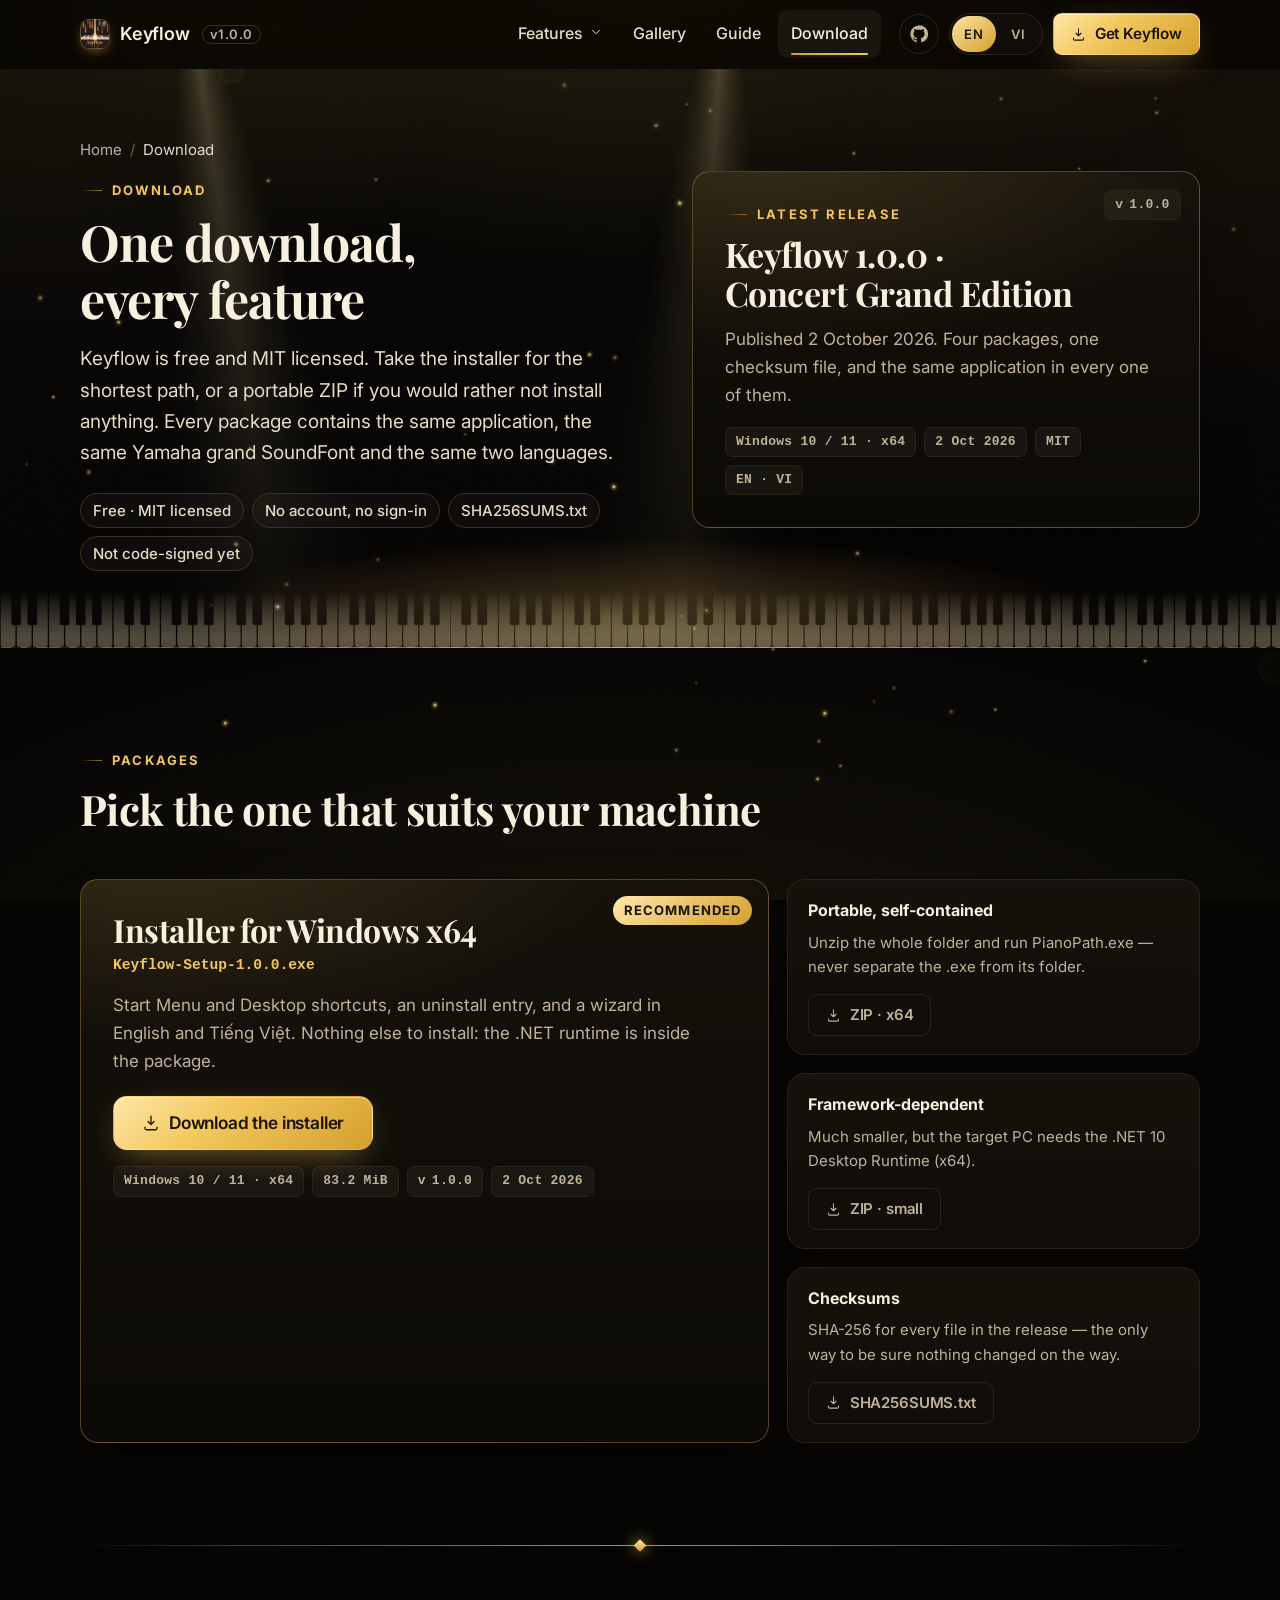
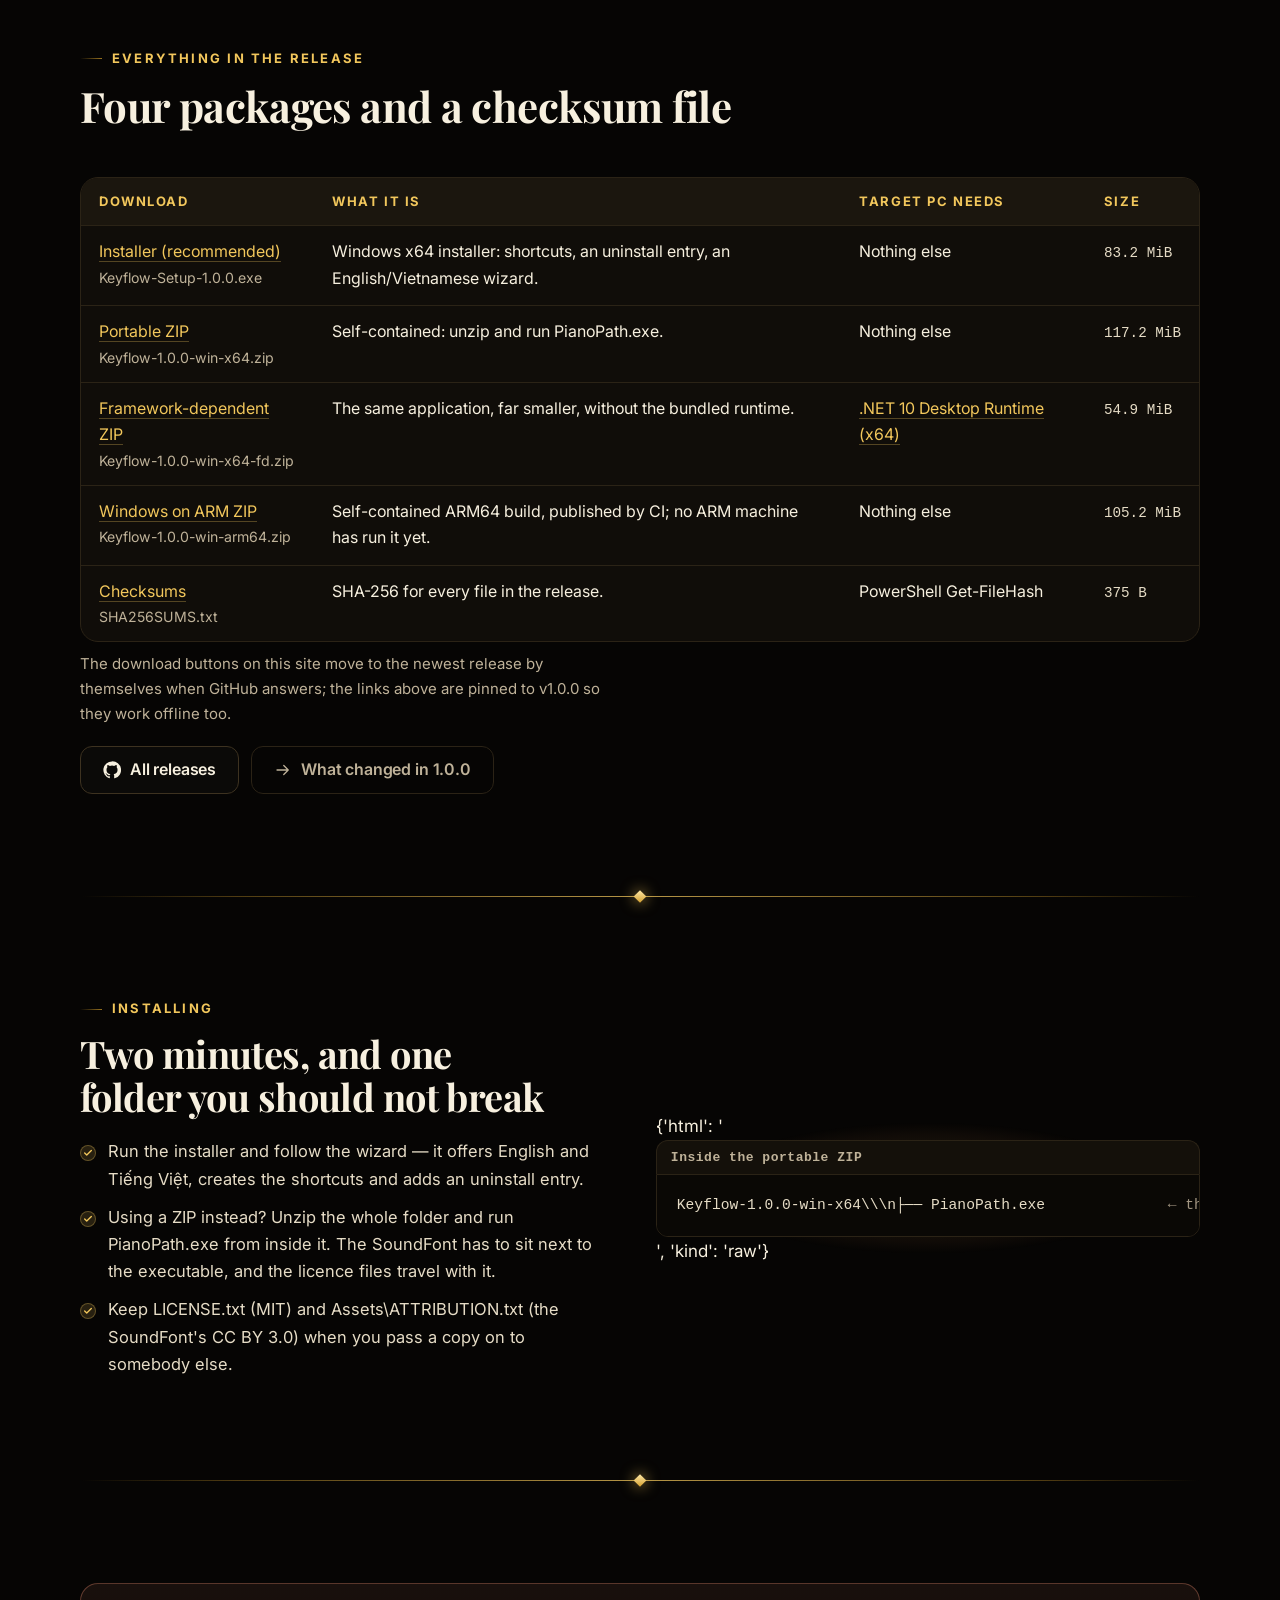
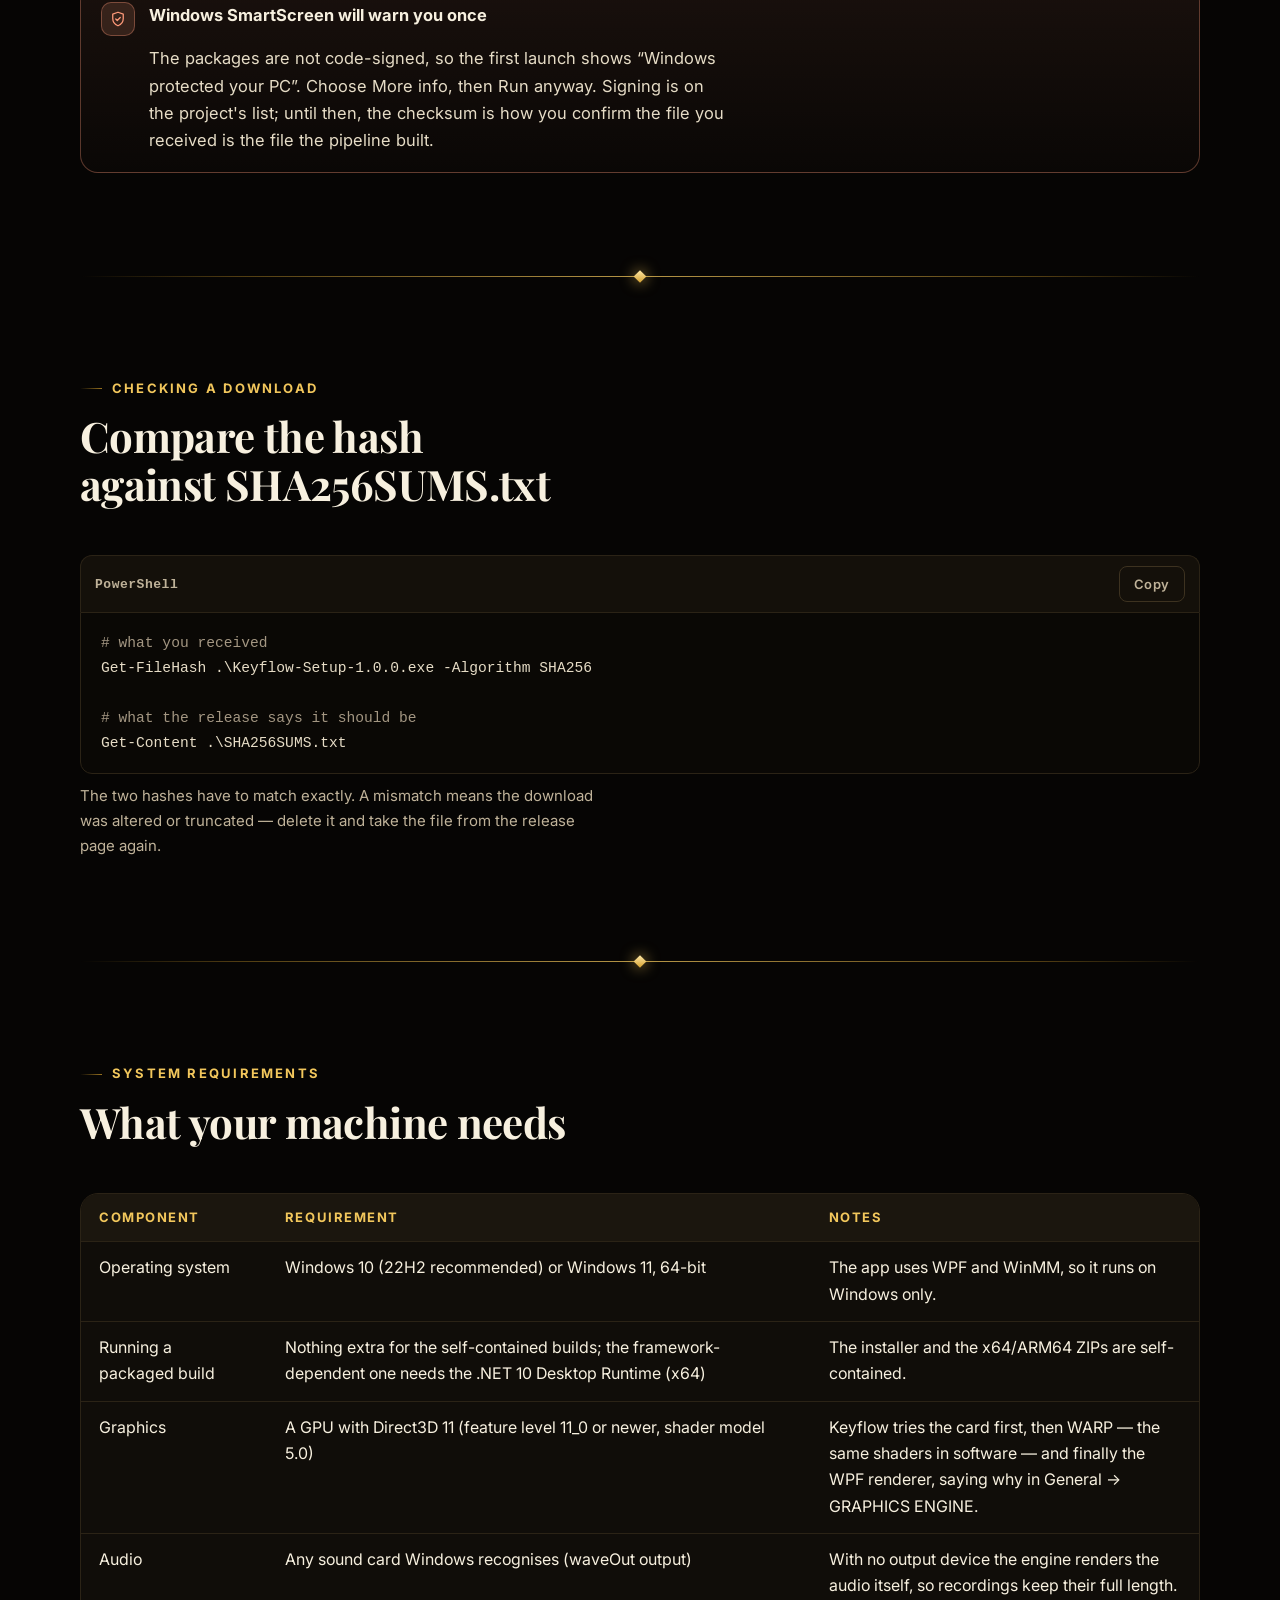
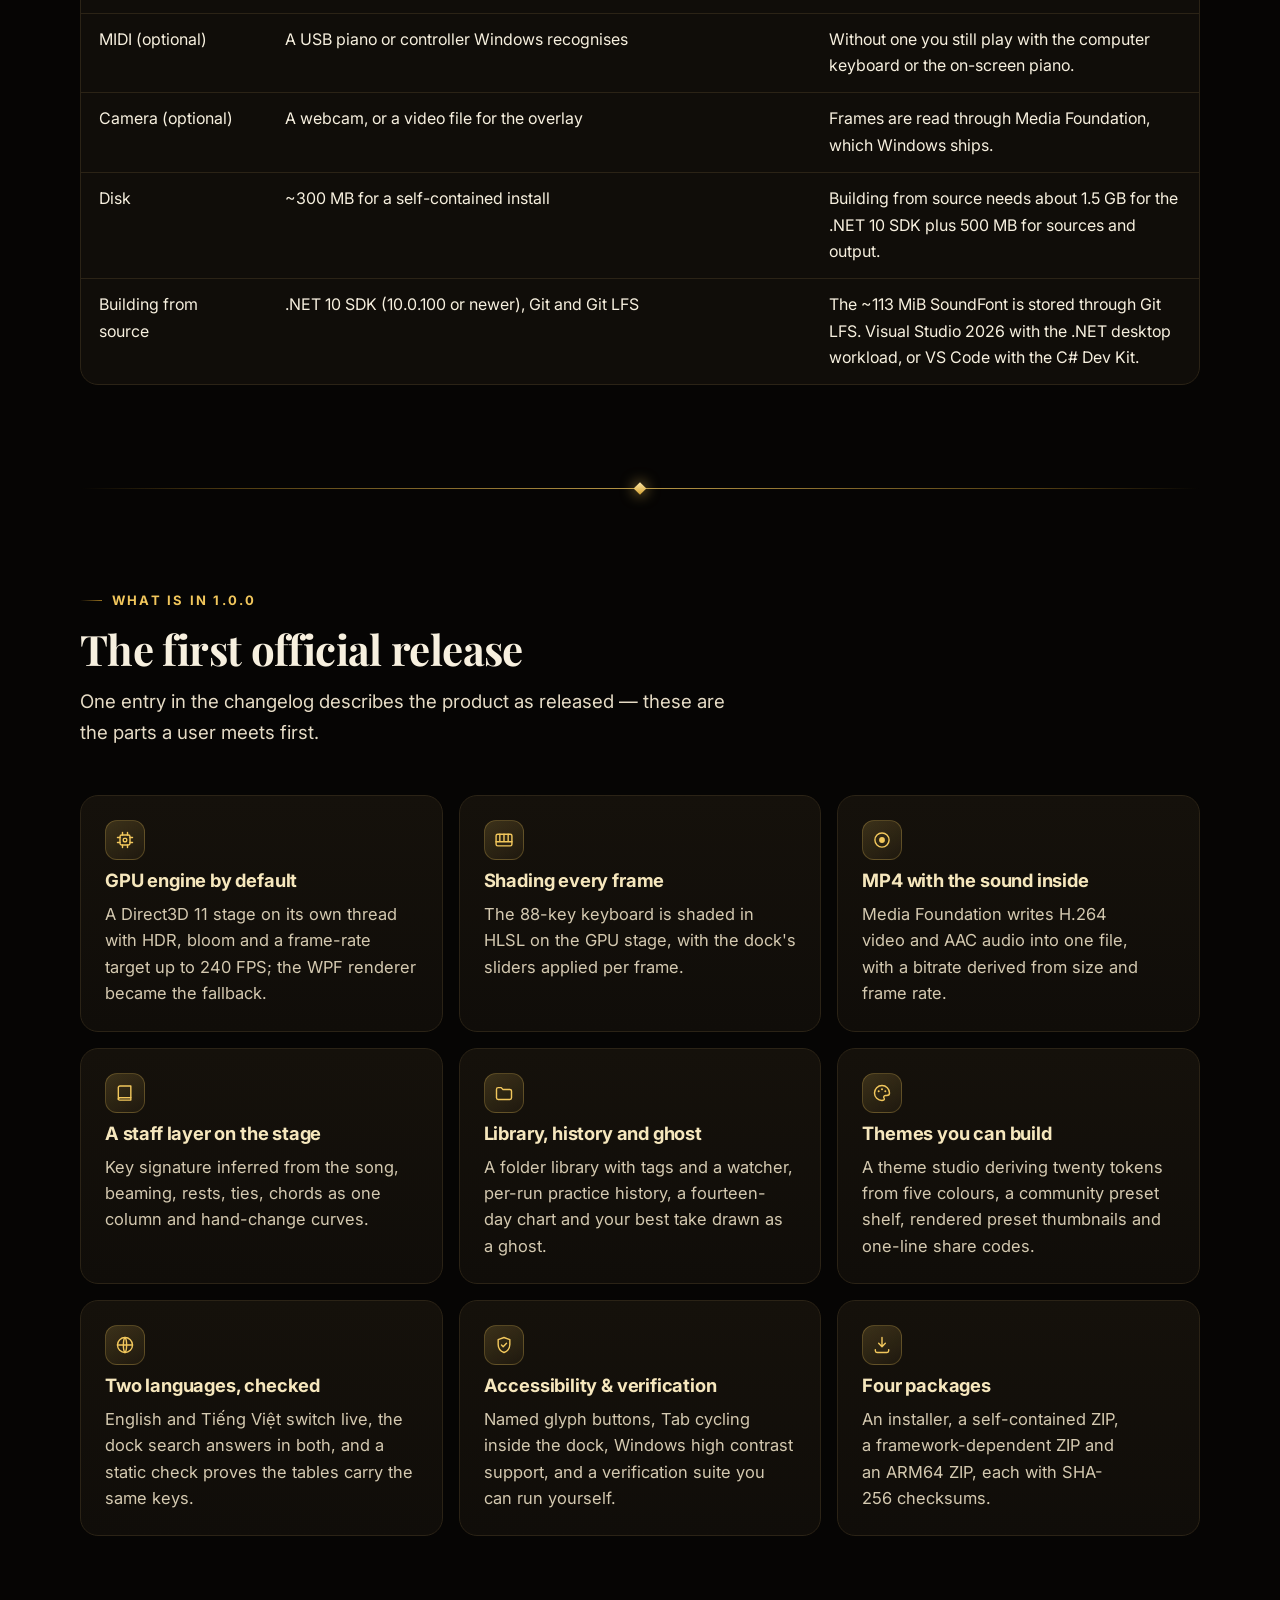
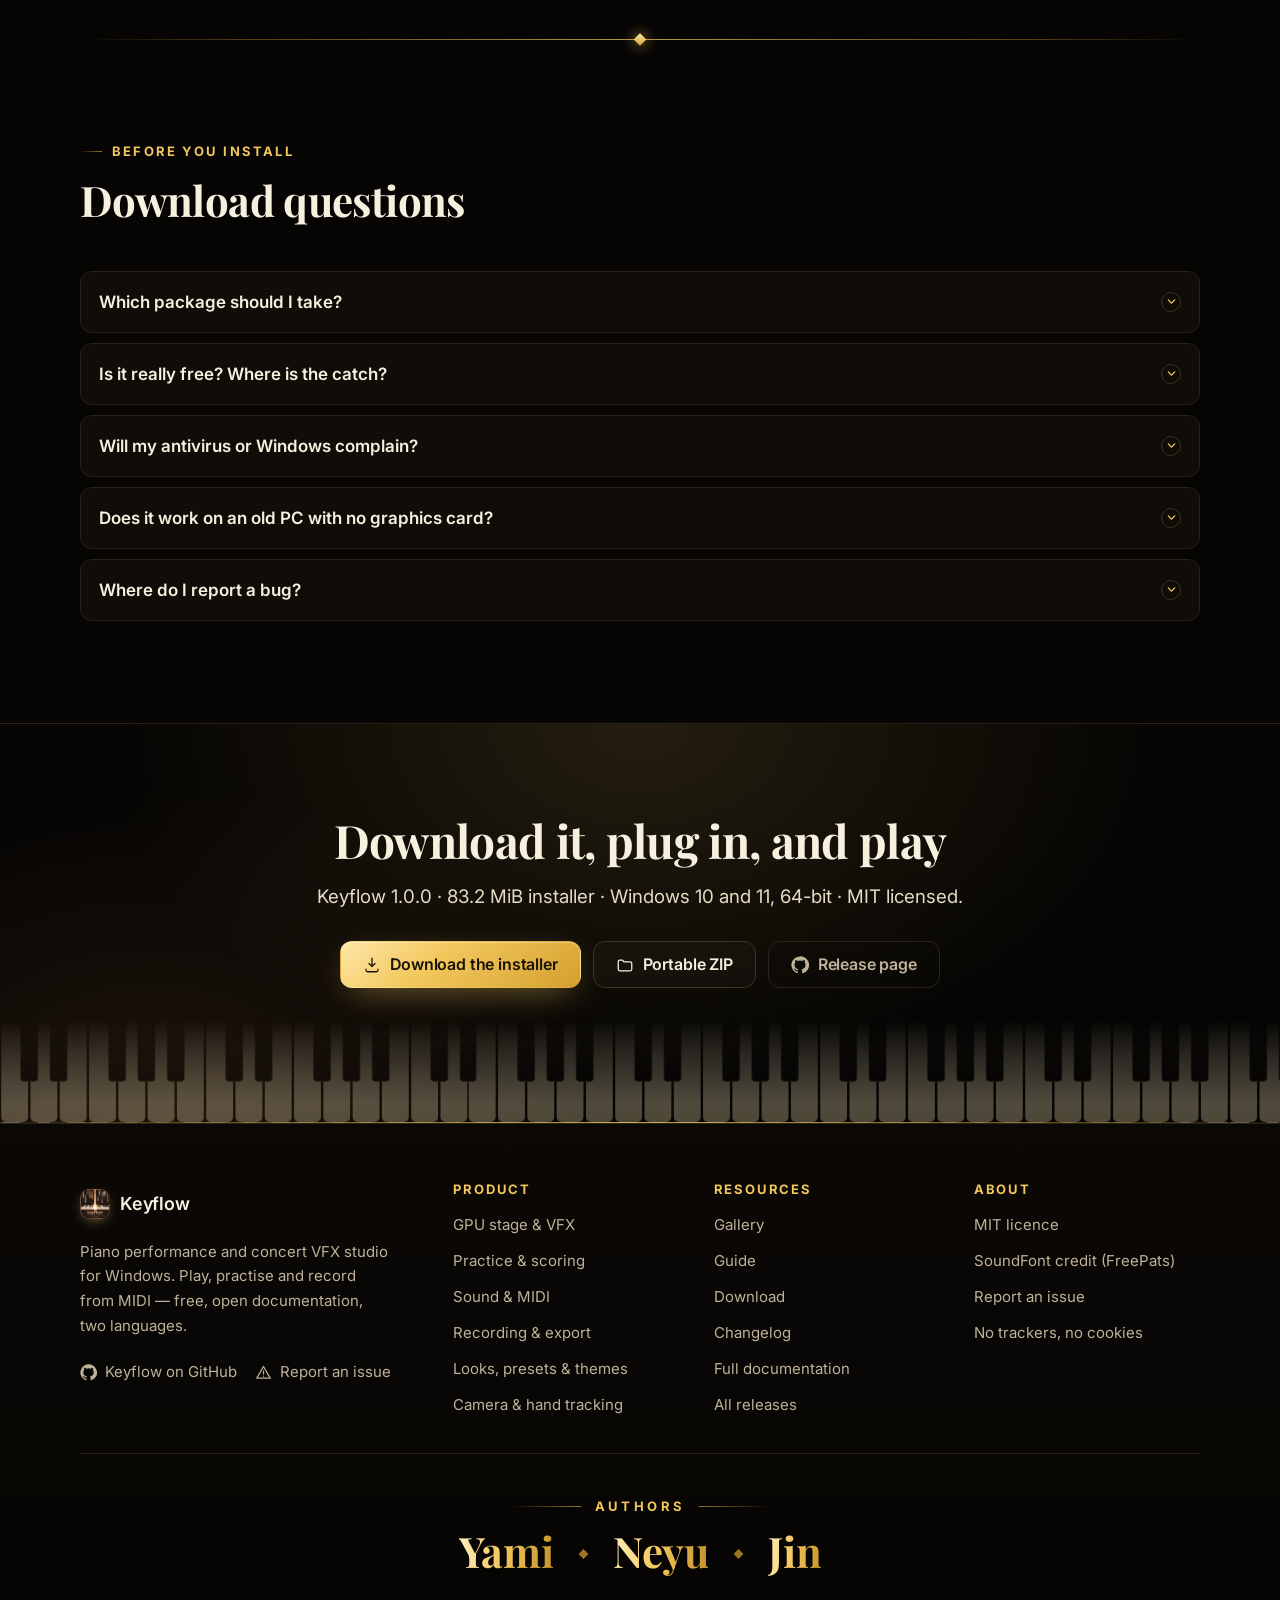
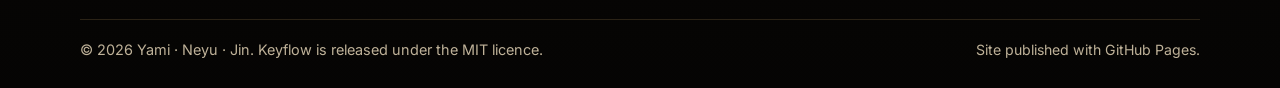
==== commit 9e24b9e5: "Refresh the brand logo and cut a new review video Logo: - add logo.png (512x512, transparent squircl" ====
--- a/download.html
+++ b/download.html
@@ -21,7 +21,8 @@
 <meta name="twitter:description" content="Download Keyflow 1.0.0 for Windows 10 and 11, 64-bit: an 83.2 MiB installer, a portable self-contained ZIP, a smaller framework-dependent ZIP and an ARM64 build — all free, MIT licensed, with SHA-256 checksums and setup instructions." data-i18n-attr="content=ui.description">
 <meta name="theme-color" content="#060504">
 <meta name="color-scheme" content="dark">
-<link rel="icon" href="favicon.svg" type="image/svg+xml">
+<link rel="icon" href="logo.png" type="image/png">
+<link rel="apple-touch-icon" href="logo.png">
 <link rel="preconnect" href="https://fonts.googleapis.com">
 <link rel="preconnect" href="https://fonts.gstatic.com" crossorigin>
 <link href="https://fonts.googleapis.com/css2?family=Inter:wght@400;500;600;700&family=Playfair+Display:wght@600;700&display=swap" rel="stylesheet">
@@ -155,7 +156,7 @@
 <header class="nav">
   <div class="nav-in">
     <a class="brand" href="index.html">
-      <img src="favicon.svg" width="30" height="30" alt="" decoding="async">
+      <img src="logo.png" width="30" height="30" alt="" decoding="async">
       <span>Keyflow</span><span class="ver">v<span data-release-tag>1.0.0</span></span>
     </a>
     <nav class="nav-links" aria-label="Main navigation" data-i18n-attr="aria-label=ui.nav.label">
@@ -186,7 +187,7 @@
     </div>
   </div>
 </header>
-<div class="drawer" id="drawer" role="dialog" aria-modal="true" aria-label="Site menu" data-i18n-attr="aria-label=ui.drawer.label"><div class="drawer-panel"><div class="drawer-top"><a class="brand" href="index.html"><img src="favicon.svg" width="28" height="28" alt=""><span>Keyflow</span></a><button type="button" class="drawer-close" data-i18n-attr="aria-label=ui.close" aria-label="Close"><svg viewBox="0 0 24 24" width="18" height="18" aria-hidden="true" focusable="false" fill="none" stroke="currentColor" stroke-width="1.7" stroke-linecap="round" stroke-linejoin="round"><path d="M18 6 6 18M6 6l12 12"/></svg></button></div><p class="dgroup" data-i18n="ui.nav.features">Features</p><a class="dlink dsub" href="features/stage.html" data-i18n="feature.stage">GPU stage & VFX</a><a class="dlink dsub" href="features/practice.html" data-i18n="feature.practice">Practice & scoring</a><a class="dlink dsub" href="features/sound.html" data-i18n="feature.sound">Sound & MIDI</a><a class="dlink dsub" href="features/recording.html" data-i18n="feature.recording">Recording & export</a><a class="dlink dsub" href="features/design.html" data-i18n="feature.design">Looks, presets & themes</a><a class="dlink dsub" href="features/camera.html" data-i18n="feature.camera">Camera & hand tracking</a><p class="dgroup" data-i18n="ui.drawer.pages">Pages</p><a class="dlink" href="index.html" data-i18n="ui.home">Home</a><a class="dlink" href="gallery.html" data-i18n="ui.nav.gallery">Gallery</a><a class="dlink" href="guide.html" data-i18n="ui.nav.guide">Guide</a><a class="dlink" href="download.html" aria-current="page" data-i18n="ui.nav.download">Download</a><div class="drawer-foot"><a class="btn btn-gold btn-block" href="download.html"><svg viewBox="0 0 24 24" width="17" height="17" aria-hidden="true" focusable="false" fill="none" stroke="currentColor" stroke-width="1.7" stroke-linecap="round" stroke-linejoin="round"><path d="M12 3v11m0 0 4-4m-4 4-4-4M4 17.5V19a2 2 0 0 0 2 2h12a2 2 0 0 0 2-2v-1.5"/></svg> <span data-i18n="ui.nav.download">Download</span></a><a class="btn btn-ghost btn-block" href="https://github.com/lxmtuu/KeyFlow" target="_blank" rel="noopener"><svg viewBox="0 0 24 24" width="17" height="17" aria-hidden="true" focusable="false" fill="none" stroke="currentColor" stroke-width="1.7" stroke-linecap="round" stroke-linejoin="round"><path fill="currentColor" stroke="none" d="M12 .5a11.5 11.5 0 0 0-3.64 22.41c.58.1.79-.25.79-.56v-2c-3.2.7-3.88-1.37-3.88-1.37-.52-1.33-1.28-1.69-1.28-1.69-1.04-.71.08-.7.08-.7 1.15.08 1.76 1.19 1.76 1.19 1.03 1.76 2.69 1.25 3.35.96.1-.74.4-1.25.73-1.54-2.55-.29-5.24-1.28-5.24-5.69 0-1.26.45-2.28 1.19-3.09-.12-.29-.52-1.46.11-3.05 0 0 .97-.31 3.17 1.18a11 11 0 0 1 5.77 0c2.2-1.49 3.17-1.18 3.17-1.18.63 1.59.23 2.76.11 3.05.74.81 1.19 1.83 1.19 3.09 0 4.42-2.7 5.4-5.27 5.68.41.36.78 1.06.78 2.14v3.17c0 .31.21.67.8.56A11.5 11.5 0 0 0 12 .5Z"/></svg> GitHub</a><div class="lang" role="group" style="justify-content:center" data-i18n-attr="aria-label=ui.lang" aria-label="Language"><button type="button" data-lang="en" aria-pressed="true">EN</button><button type="button" data-lang="vi" aria-pressed="false">VI</button></div></div></div></div>
+<div class="drawer" id="drawer" role="dialog" aria-modal="true" aria-label="Site menu" data-i18n-attr="aria-label=ui.drawer.label"><div class="drawer-panel"><div class="drawer-top"><a class="brand" href="index.html"><img src="logo.png" width="28" height="28" alt=""><span>Keyflow</span></a><button type="button" class="drawer-close" data-i18n-attr="aria-label=ui.close" aria-label="Close"><svg viewBox="0 0 24 24" width="18" height="18" aria-hidden="true" focusable="false" fill="none" stroke="currentColor" stroke-width="1.7" stroke-linecap="round" stroke-linejoin="round"><path d="M18 6 6 18M6 6l12 12"/></svg></button></div><p class="dgroup" data-i18n="ui.nav.features">Features</p><a class="dlink dsub" href="features/stage.html" data-i18n="feature.stage">GPU stage & VFX</a><a class="dlink dsub" href="features/practice.html" data-i18n="feature.practice">Practice & scoring</a><a class="dlink dsub" href="features/sound.html" data-i18n="feature.sound">Sound & MIDI</a><a class="dlink dsub" href="features/recording.html" data-i18n="feature.recording">Recording & export</a><a class="dlink dsub" href="features/design.html" data-i18n="feature.design">Looks, presets & themes</a><a class="dlink dsub" href="features/camera.html" data-i18n="feature.camera">Camera & hand tracking</a><p class="dgroup" data-i18n="ui.drawer.pages">Pages</p><a class="dlink" href="index.html" data-i18n="ui.home">Home</a><a class="dlink" href="gallery.html" data-i18n="ui.nav.gallery">Gallery</a><a class="dlink" href="guide.html" data-i18n="ui.nav.guide">Guide</a><a class="dlink" href="download.html" aria-current="page" data-i18n="ui.nav.download">Download</a><div class="drawer-foot"><a class="btn btn-gold btn-block" href="download.html"><svg viewBox="0 0 24 24" width="17" height="17" aria-hidden="true" focusable="false" fill="none" stroke="currentColor" stroke-width="1.7" stroke-linecap="round" stroke-linejoin="round"><path d="M12 3v11m0 0 4-4m-4 4-4-4M4 17.5V19a2 2 0 0 0 2 2h12a2 2 0 0 0 2-2v-1.5"/></svg> <span data-i18n="ui.nav.download">Download</span></a><a class="btn btn-ghost btn-block" href="https://github.com/lxmtuu/KeyFlow" target="_blank" rel="noopener"><svg viewBox="0 0 24 24" width="17" height="17" aria-hidden="true" focusable="false" fill="none" stroke="currentColor" stroke-width="1.7" stroke-linecap="round" stroke-linejoin="round"><path fill="currentColor" stroke="none" d="M12 .5a11.5 11.5 0 0 0-3.64 22.41c.58.1.79-.25.79-.56v-2c-3.2.7-3.88-1.37-3.88-1.37-.52-1.33-1.28-1.69-1.28-1.69-1.04-.71.08-.7.08-.7 1.15.08 1.76 1.19 1.76 1.19 1.03 1.76 2.69 1.25 3.35.96.1-.74.4-1.25.73-1.54-2.55-.29-5.24-1.28-5.24-5.69 0-1.26.45-2.28 1.19-3.09-.12-.29-.52-1.46.11-3.05 0 0 .97-.31 3.17 1.18a11 11 0 0 1 5.77 0c2.2-1.49 3.17-1.18 3.17-1.18.63 1.59.23 2.76.11 3.05.74.81 1.19 1.83 1.19 3.09 0 4.42-2.7 5.4-5.27 5.68.41.36.78 1.06.78 2.14v3.17c0 .31.21.67.8.56A11.5 11.5 0 0 0 12 .5Z"/></svg> GitHub</a><div class="lang" role="group" style="justify-content:center" data-i18n-attr="aria-label=ui.lang" aria-label="Language"><button type="button" data-lang="en" aria-pressed="true">EN</button><button type="button" data-lang="vi" aria-pressed="false">VI</button></div></div></div></div>
 <main id="main">
 <section class="pagehero"><div class="stage-fx stage-fx-page" aria-hidden="true"><i class="beam b1"></i><i class="beam b2"></i><i class="beam b3"></i><i class="floor"></i><i class="keys"></i></div><div class="container pagehero-in"><div class="split-copy"><nav class="crumbs" aria-label="Breadcrumb" data-i18n-attr="aria-label=ui.breadcrumb"><ol><li><a href="index.html" data-i18n="ui.home">Home</a></li><li aria-hidden="true" class="sep">/</li><li aria-current="page" data-i18n="ui.nav.download">Download</li></ol></nav><p class="eyebrow" data-i18n="ui.nav.download">Download</p><h1 data-i18n="download.11">One download, every feature</h1><p class="lead" data-i18n="download.12">Keyflow is free and MIT licensed. Take the installer for the shortest path, or a portable ZIP if you would rather not install anything. Every package contains the same application, the same Yamaha grand SoundFont and the same two languages.</p><div class="meta-chips"><span class="chip" data-i18n="download.13">Free · MIT licensed</span><span class="chip" data-i18n="download.14">No account, no sign-in</span><span class="chip" data-i18n="download.15">SHA256SUMS.txt</span><span class="chip" data-i18n="download.16">Not code-signed yet</span></div></div><div class="split-media"><div class="dl-card"><span class="badge" style="position:absolute;top:18px;right:18px">v<span data-release-tag>1.0.0</span></span><p class="eyebrow" style="margin-bottom:10px">Latest release</p><h2 style="font-size:clamp(24px,3vw,34px)" data-i18n="download.2">Keyflow 1.0.0 · Concert Grand Edition</h2><p class="muted" style="margin:12px 0 18px;max-width:44ch" data-i18n="download.4">Published 2 October 2026. Four packages, one checksum file, and the same application in every one of them.</p><div class="badge-row"><span class="badge">Windows 10 / 11 · x64</span><span class="badge js-date" data-release-date data-date="2026-10-02T10:10:24Z">2 Oct 2026</span><span class="badge">MIT</span><span class="badge">EN · VI</span></div></div></div></div></section>
 <section id="packages" class="section"><div class="container"><div class="section-head"><p class="eyebrow" data-i18n="download.31">Packages</p><h2 data-i18n="download.32">Pick the one that suits your machine</h2></div><div class="dl-hero"><div class="dl-card reveal"><span class="tag-rec" data-i18n="download.17">Recommended</span><h2 data-i18n="download.18">Installer for Windows x64</h2><p class="file" data-i18n="download.20">Keyflow-Setup-1.0.0.exe</p><p class="muted" style="margin:12px 0 20px;max-width:56ch" data-i18n="download.19">Start Menu and Desktop shortcuts, an uninstall entry, and a wizard in English and Tiếng Việt. Nothing else to install: the .NET runtime is inside the package.</p><a class="btn btn-gold btn-lg" href="https://github.com/lxmtuu/KeyFlow/releases/download/v1.0.0/Keyflow-Setup-1.0.0.exe" data-asset="setup"><svg viewBox="0 0 24 24" width="18" height="18" aria-hidden="true" focusable="false" fill="none" stroke="currentColor" stroke-width="1.7" stroke-linecap="round" stroke-linejoin="round"><path d="M12 3v11m0 0 4-4m-4 4-4-4M4 17.5V19a2 2 0 0 0 2 2h12a2 2 0 0 0 2-2v-1.5"/></svg> <span data-i18n="download.21">Download the installer</span></a><div class="badge-row"><span class="badge">Windows 10 / 11 · x64</span><span class="badge"><span data-release-size="setup">83.2 MiB</span></span><span class="badge">v<span data-release-tag>1.0.0</span></span><span class="badge js-date" data-release-date data-date="2026-10-02T10:10:24Z">2 Oct 2026</span></div></div><div class="dl-side"><div class="dl-mini reveal"><b data-i18n="download.22">Portable, self-contained</b><span data-i18n="download.23">Unzip the whole folder and run PianoPath.exe — never separate the .exe from its folder.</span><a class="btn btn-quiet btn-sm" style="margin-top:8px;justify-self:start" href="https://github.com/lxmtuu/KeyFlow/releases/download/v1.0.0/Keyflow-1.0.0-win-x64.zip" data-asset="portable"><svg viewBox="0 0 24 24" width="15" height="15" aria-hidden="true" focusable="false" fill="none" stroke="currentColor" stroke-width="1.7" stroke-linecap="round" stroke-linejoin="round"><path d="M12 3v11m0 0 4-4m-4 4-4-4M4 17.5V19a2 2 0 0 0 2 2h12a2 2 0 0 0 2-2v-1.5"/></svg> <span data-i18n="download.24">ZIP · x64</span></a></div><div class="dl-mini reveal"><b data-i18n="download.25">Framework-dependent</b><span data-i18n="download.26">Much smaller, but the target PC needs the .NET 10 Desktop Runtime (x64).</span><a class="btn btn-quiet btn-sm" style="margin-top:8px;justify-self:start" href="https://github.com/lxmtuu/KeyFlow/releases/download/v1.0.0/Keyflow-1.0.0-win-x64-fd.zip" data-asset="fd"><svg viewBox="0 0 24 24" width="15" height="15" aria-hidden="true" focusable="false" fill="none" stroke="currentColor" stroke-width="1.7" stroke-linecap="round" stroke-linejoin="round"><path d="M12 3v11m0 0 4-4m-4 4-4-4M4 17.5V19a2 2 0 0 0 2 2h12a2 2 0 0 0 2-2v-1.5"/></svg> <span data-i18n="download.27">ZIP · small</span></a></div><div class="dl-mini reveal"><b data-i18n="download.28">Checksums</b><span data-i18n="download.29">SHA-256 for every file in the release — the only way to be sure nothing changed on the way.</span><a class="btn btn-quiet btn-sm" style="margin-top:8px;justify-self:start" href="https://github.com/lxmtuu/KeyFlow/releases/download/v1.0.0/SHA256SUMS.txt" data-asset="sums"><svg viewBox="0 0 24 24" width="15" height="15" aria-hidden="true" focusable="false" fill="none" stroke="currentColor" stroke-width="1.7" stroke-linecap="round" stroke-linejoin="round"><path d="M12 3v11m0 0 4-4m-4 4-4-4M4 17.5V19a2 2 0 0 0 2 2h12a2 2 0 0 0 2-2v-1.5"/></svg> <span data-i18n="download.30">SHA256SUMS.txt</span></a></div></div></div></div></section>
@@ -209,7 +210,7 @@
     <div class="foot-in">
       <div class="foot-brand">
         <a class="brand" href="index.html">
-          <img src="favicon.svg" width="30" height="30" alt="" decoding="async"><span>Keyflow</span>
+          <img src="logo.png" width="30" height="30" alt="" decoding="async"><span>Keyflow</span>
         </a>
         <p data-i18n="ui.foot.tagline">Piano performance and concert VFX studio for Windows. Play, practise and record from MIDI — free, open documentation, two languages.</p>
         <div class="social">
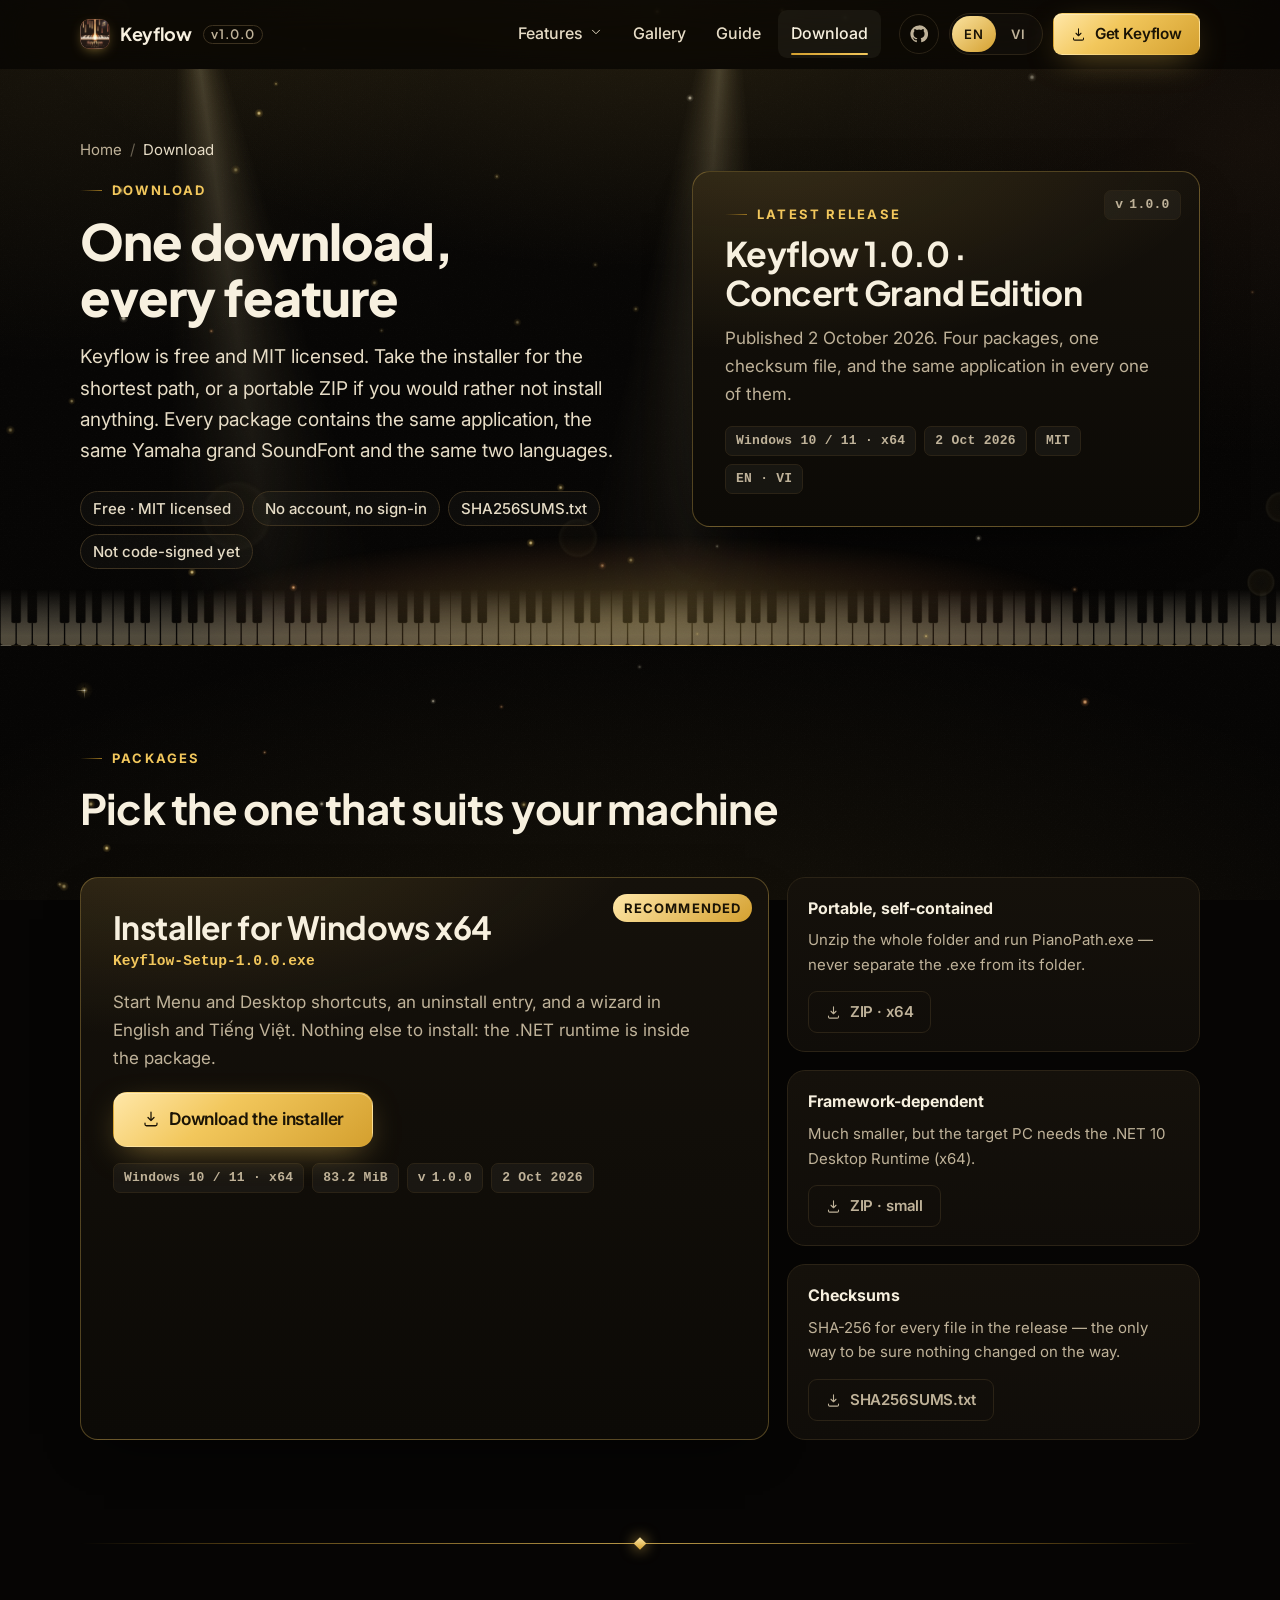
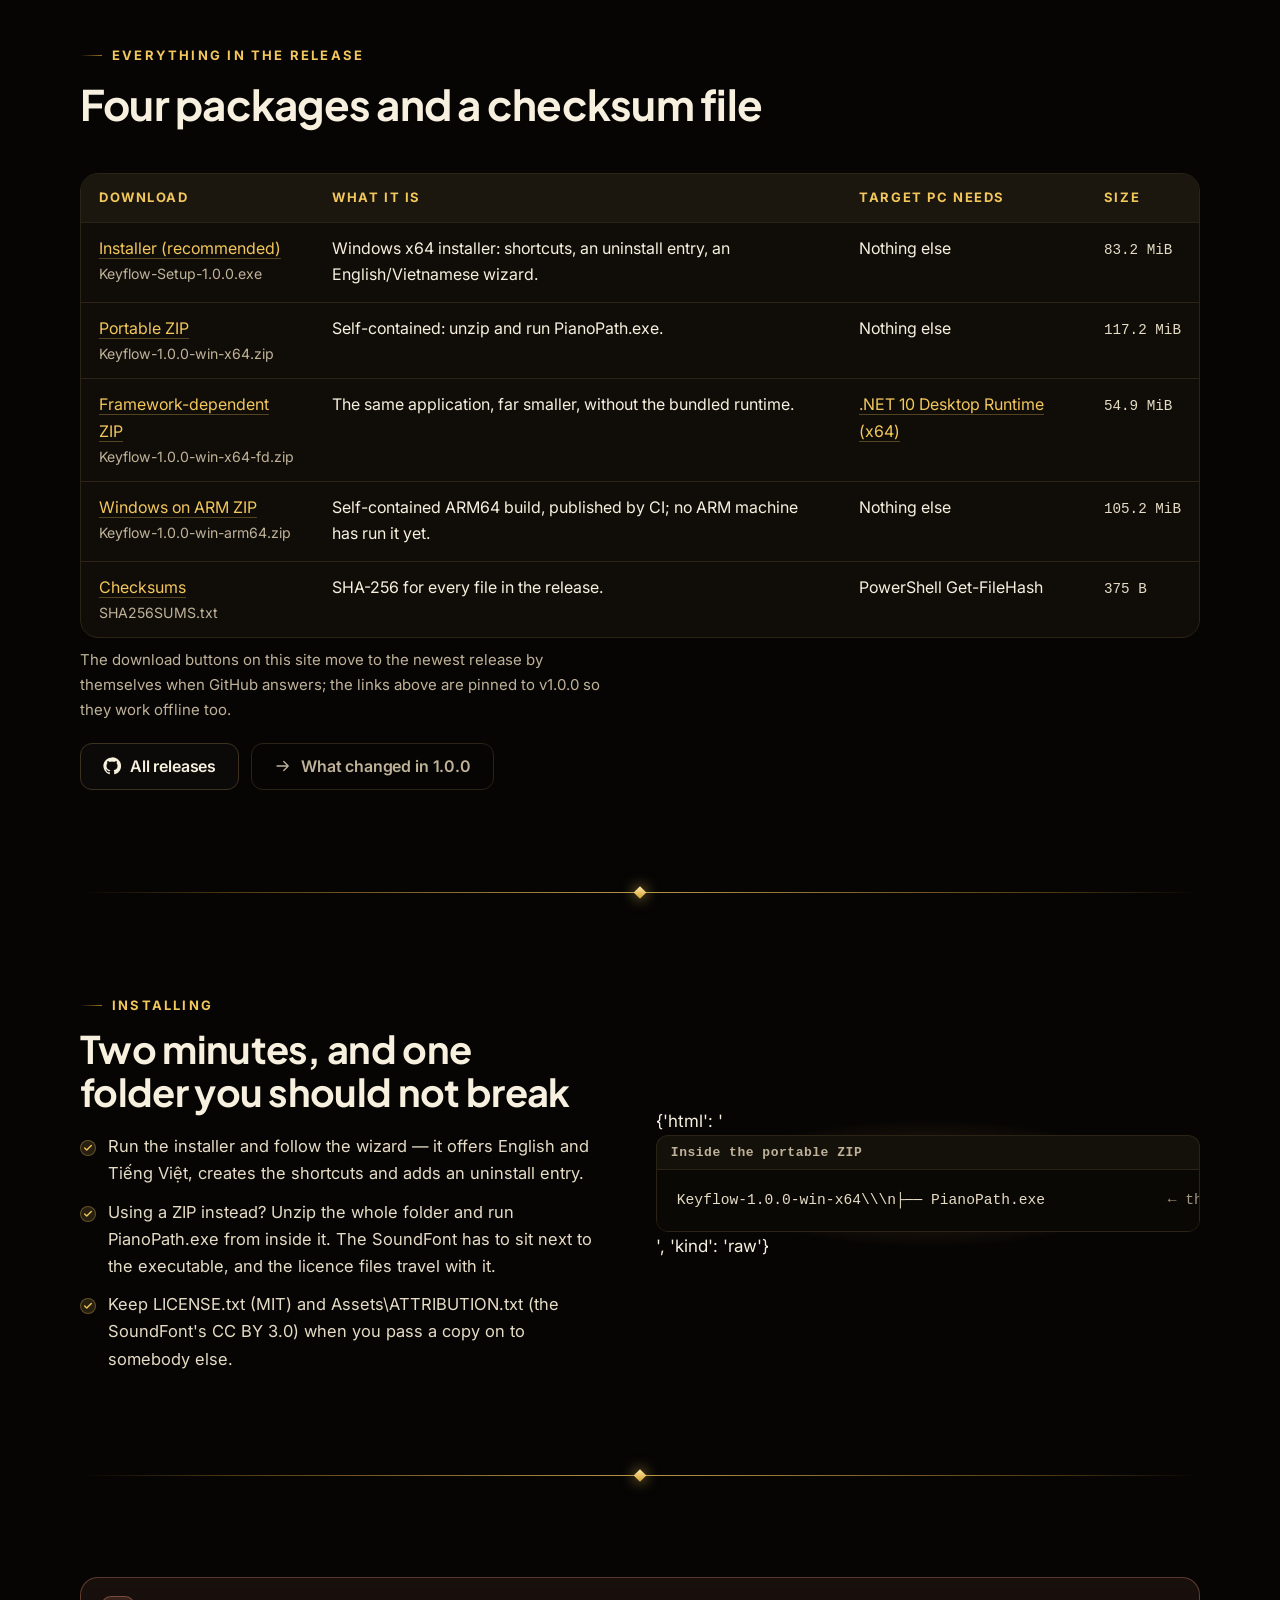
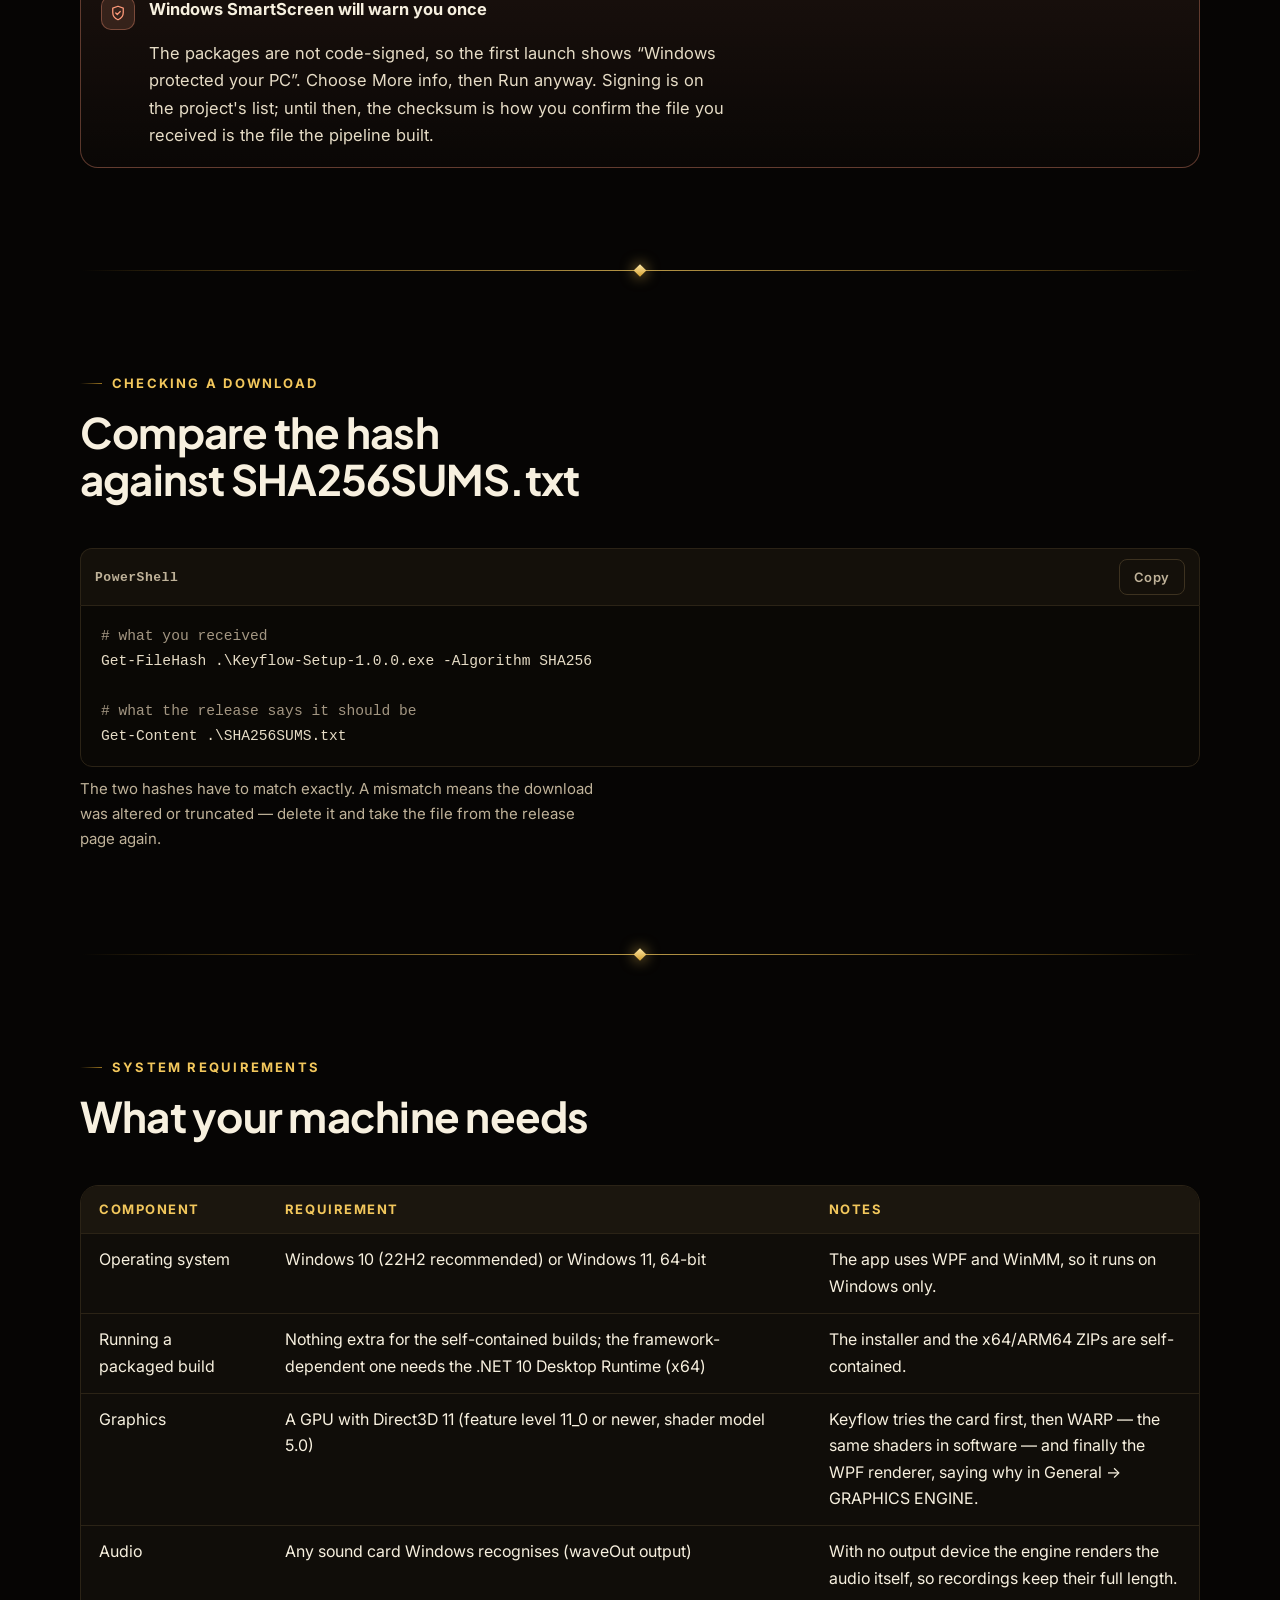
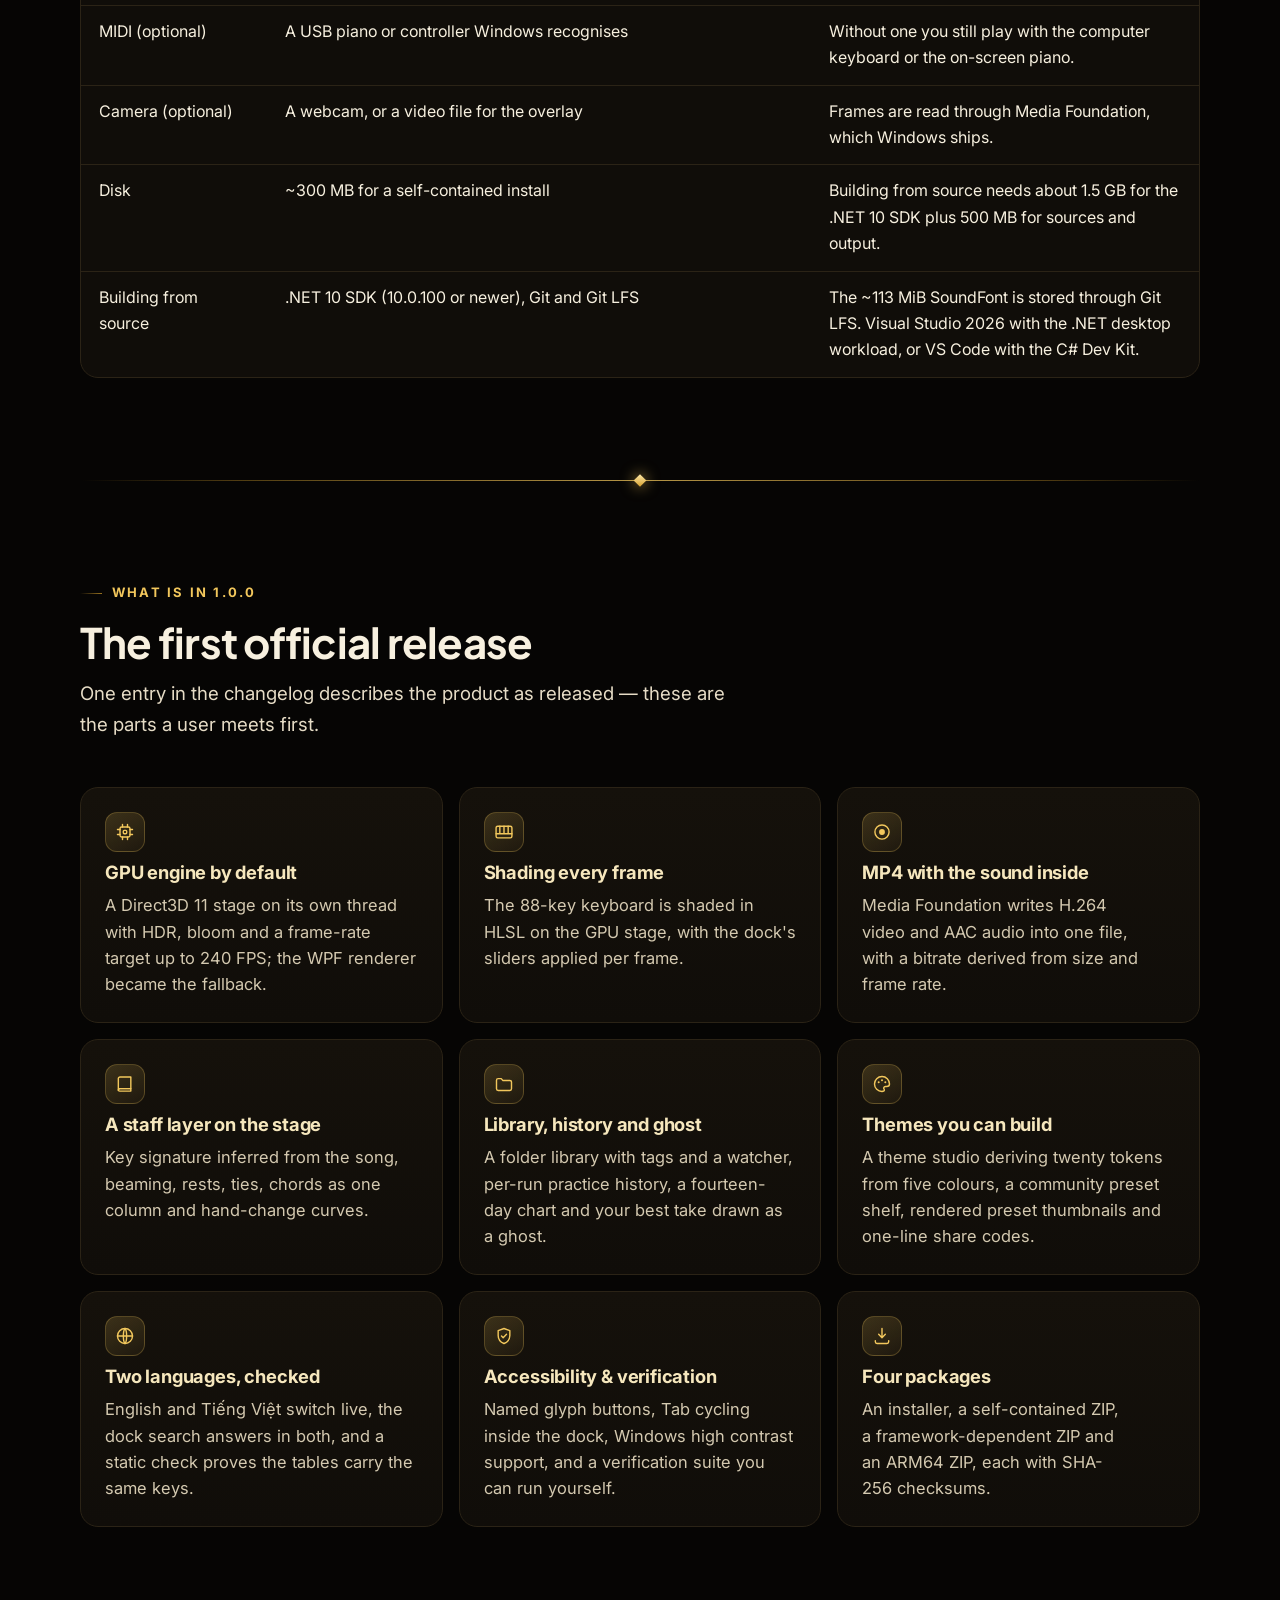
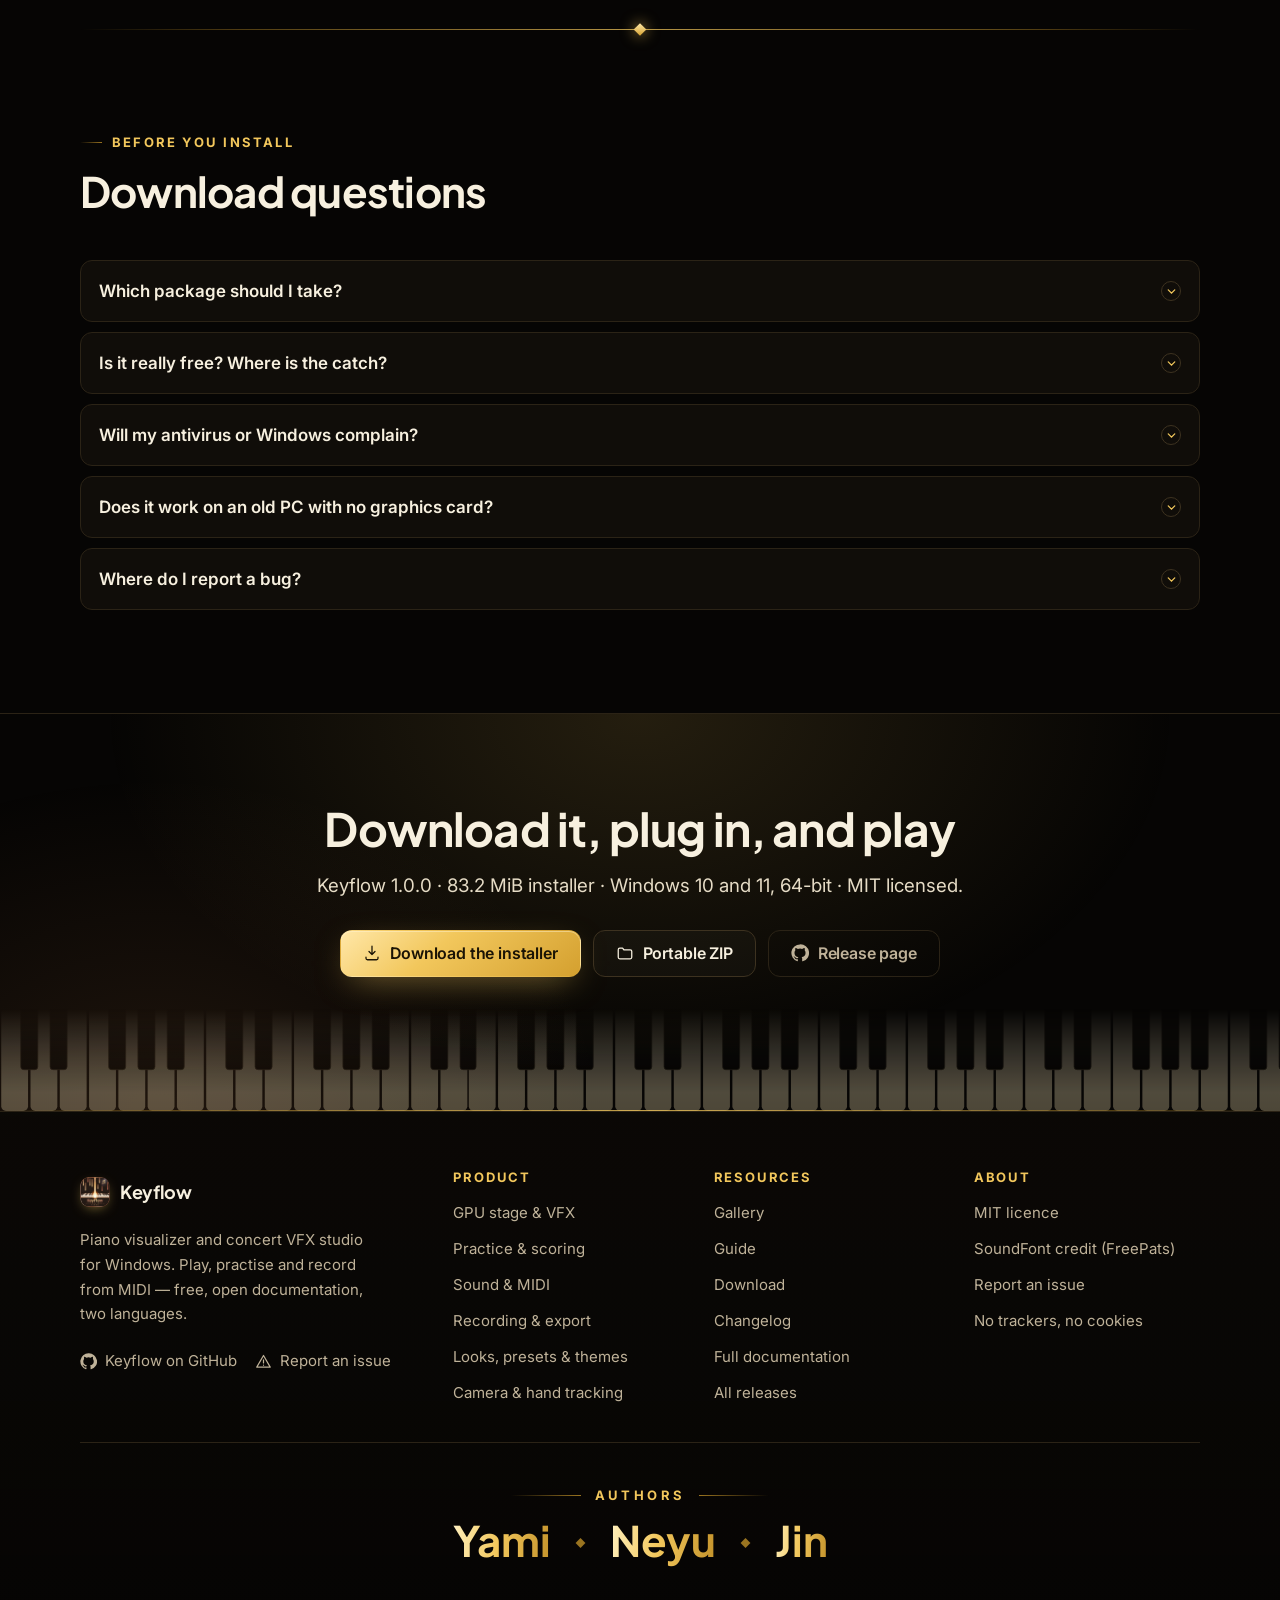
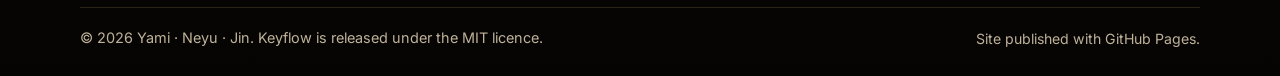
==== commit 5489328a: "Harmonise typography and copy with the new brand Type: - drop Playfair Display; headings, brand mark" ====
--- a/download.html
+++ b/download.html
@@ -25,7 +25,7 @@
 <link rel="apple-touch-icon" href="logo.png">
 <link rel="preconnect" href="https://fonts.googleapis.com">
 <link rel="preconnect" href="https://fonts.gstatic.com" crossorigin>
-<link href="https://fonts.googleapis.com/css2?family=Inter:wght@400;500;600;700&family=Playfair+Display:wght@600;700&display=swap" rel="stylesheet">
+<link href="https://fonts.googleapis.com/css2?family=Inter:wght@400;500;600;700&family=Plus+Jakarta+Sans:wght@600;700;800&display=swap" rel="stylesheet">
 <link rel="stylesheet" href="style.css">
 <script>/* Choose the language before the first paint; a timer lifts the veil if
         the dictionaries or site.js never arrive. */
@@ -94,7 +94,7 @@
   "name": "Keyflow",
   "alternateName": "Keyflow · Piano Performance & Concert VFX Studio",
   "applicationCategory": "MultimediaApplication",
-  "applicationSubCategory": "Piano performance, practice and video production",
+  "applicationSubCategory": "Piano visualization, practice and video production",
   "operatingSystem": "Windows 10 (22H2) or Windows 11, 64-bit",
   "softwareVersion": "1.0.0",
   "inLanguage": [
@@ -212,7 +212,7 @@
         <a class="brand" href="index.html">
           <img src="logo.png" width="30" height="30" alt="" decoding="async"><span>Keyflow</span>
         </a>
-        <p data-i18n="ui.foot.tagline">Piano performance and concert VFX studio for Windows. Play, practise and record from MIDI — free, open documentation, two languages.</p>
+        <p data-i18n="ui.foot.tagline">Piano visualizer and concert VFX studio for Windows. Play, practise and record from MIDI — free, open documentation, two languages.</p>
         <div class="social">
           <a href="https://github.com/lxmtuu/KeyFlow" target="_blank" rel="noopener"><svg viewBox="0 0 24 24" width="17" height="17" aria-hidden="true" focusable="false" fill="none" stroke="currentColor" stroke-width="1.7" stroke-linecap="round" stroke-linejoin="round"><path fill="currentColor" stroke="none" d="M12 .5a11.5 11.5 0 0 0-3.64 22.41c.58.1.79-.25.79-.56v-2c-3.2.7-3.88-1.37-3.88-1.37-.52-1.33-1.28-1.69-1.28-1.69-1.04-.71.08-.7.08-.7 1.15.08 1.76 1.19 1.76 1.19 1.03 1.76 2.69 1.25 3.35.96.1-.74.4-1.25.73-1.54-2.55-.29-5.24-1.28-5.24-5.69 0-1.26.45-2.28 1.19-3.09-.12-.29-.52-1.46.11-3.05 0 0 .97-.31 3.17 1.18a11 11 0 0 1 5.77 0c2.2-1.49 3.17-1.18 3.17-1.18.63 1.59.23 2.76.11 3.05.74.81 1.19 1.83 1.19 3.09 0 4.42-2.7 5.4-5.27 5.68.41.36.78 1.06.78 2.14v3.17c0 .31.21.67.8.56A11.5 11.5 0 0 0 12 .5Z"/></svg> <span data-i18n="ui.github">Keyflow on GitHub</span></a>
           <a href="https://github.com/lxmtuu/KeyFlow/issues" target="_blank" rel="noopener"><svg viewBox="0 0 24 24" width="17" height="17" aria-hidden="true" focusable="false" fill="none" stroke="currentColor" stroke-width="1.7" stroke-linecap="round" stroke-linejoin="round"><path d="M12 3.5 21.5 20h-19L12 3.5Z"/><path d="M12 9.5v4.5M12 17v.3"/></svg> <span data-i18n="ui.foot.issues">Report an issue</span></a>
--- a/style.css
+++ b/style.css
@@ -48,7 +48,7 @@
   --glow-gold: 0 10px 34px -12px rgba(242, 199, 92, .6);
   --ease: cubic-bezier(.22, .61, .36, 1);
   --font-body: "Inter", system-ui, -apple-system, "Segoe UI", Roboto, sans-serif;
-  --font-display: "Playfair Display", "Times New Roman", Georgia, serif;
+  --font-display: "Plus Jakarta Sans", "Inter", system-ui, -apple-system, "Segoe UI", Roboto, sans-serif;
   --font-mono: ui-monospace, "Cascadia Mono", "JetBrains Mono", "SF Mono", Menlo, Consolas, monospace;
 }
 
@@ -106,8 +106,10 @@
 img, video { max-width: 100%; height: auto; display: block; }
 a { color: inherit; text-decoration: none; }
 a:hover { color: var(--gold); }
-h1, h2, h3, h4 { margin: 0; line-height: 1.14; font-weight: 700; letter-spacing: -.015em; }
+h1, h2, h3, h4 { margin: 0; line-height: 1.12; font-weight: 700; letter-spacing: -.015em; }
 h1, h2 { font-family: var(--font-display); }
+h1 { font-weight: 800; letter-spacing: -.022em; }
+h2 { letter-spacing: -.018em; }
 h3, h4 { font-family: var(--font-body); letter-spacing: -.01em; }
 p { margin: 0 0 1em; }
 h1, h2, h3, figcaption { text-wrap: balance; }
@@ -240,7 +242,7 @@
   display: flex; align-items: center; gap: 18px;
   height: var(--head-h); max-width: var(--max); margin-inline: auto; padding-inline: var(--gutter);
 }
-.brand { display: flex; align-items: center; gap: 10px; min-height: 44px; font: 600 18px/1 var(--font-body); letter-spacing: -.01em; }
+.brand { display: flex; align-items: center; gap: 10px; min-height: 44px; font: 700 18px/1 var(--font-display); letter-spacing: -.02em; }
 .brand img { width: 30px; height: 30px; border-radius: 9px; box-shadow: 0 4px 14px -6px rgba(242, 199, 92, .8); }
 .brand:hover { color: var(--text); }
 .brand .ver {
@@ -406,7 +408,7 @@
 .stats { display: grid; grid-template-columns: repeat(6, 1fr); gap: 1px; border: 1px solid var(--line); border-radius: var(--radius); overflow: hidden; background: var(--line); }
 .stat { padding: 22px 14px; text-align: center; background: linear-gradient(180deg, var(--bg-2), var(--surface)); transition: background .25s; }
 .stat:hover { background: linear-gradient(180deg, var(--card-2), var(--surface)); }
-.stat b { display: block; font: 700 clamp(22px, 2.4vw, 31px)/1.1 var(--font-display); color: var(--gold); letter-spacing: -.01em; }
+.stat b { display: block; font: 800 clamp(22px, 2.4vw, 31px)/1.1 var(--font-display); color: var(--gold); letter-spacing: -.02em; }
 .stat span { display: block; margin-top: 6px; color: var(--muted); font-size: var(--fs-small); line-height: 1.35; }
 .stats.four { grid-template-columns: repeat(4, 1fr); }
 
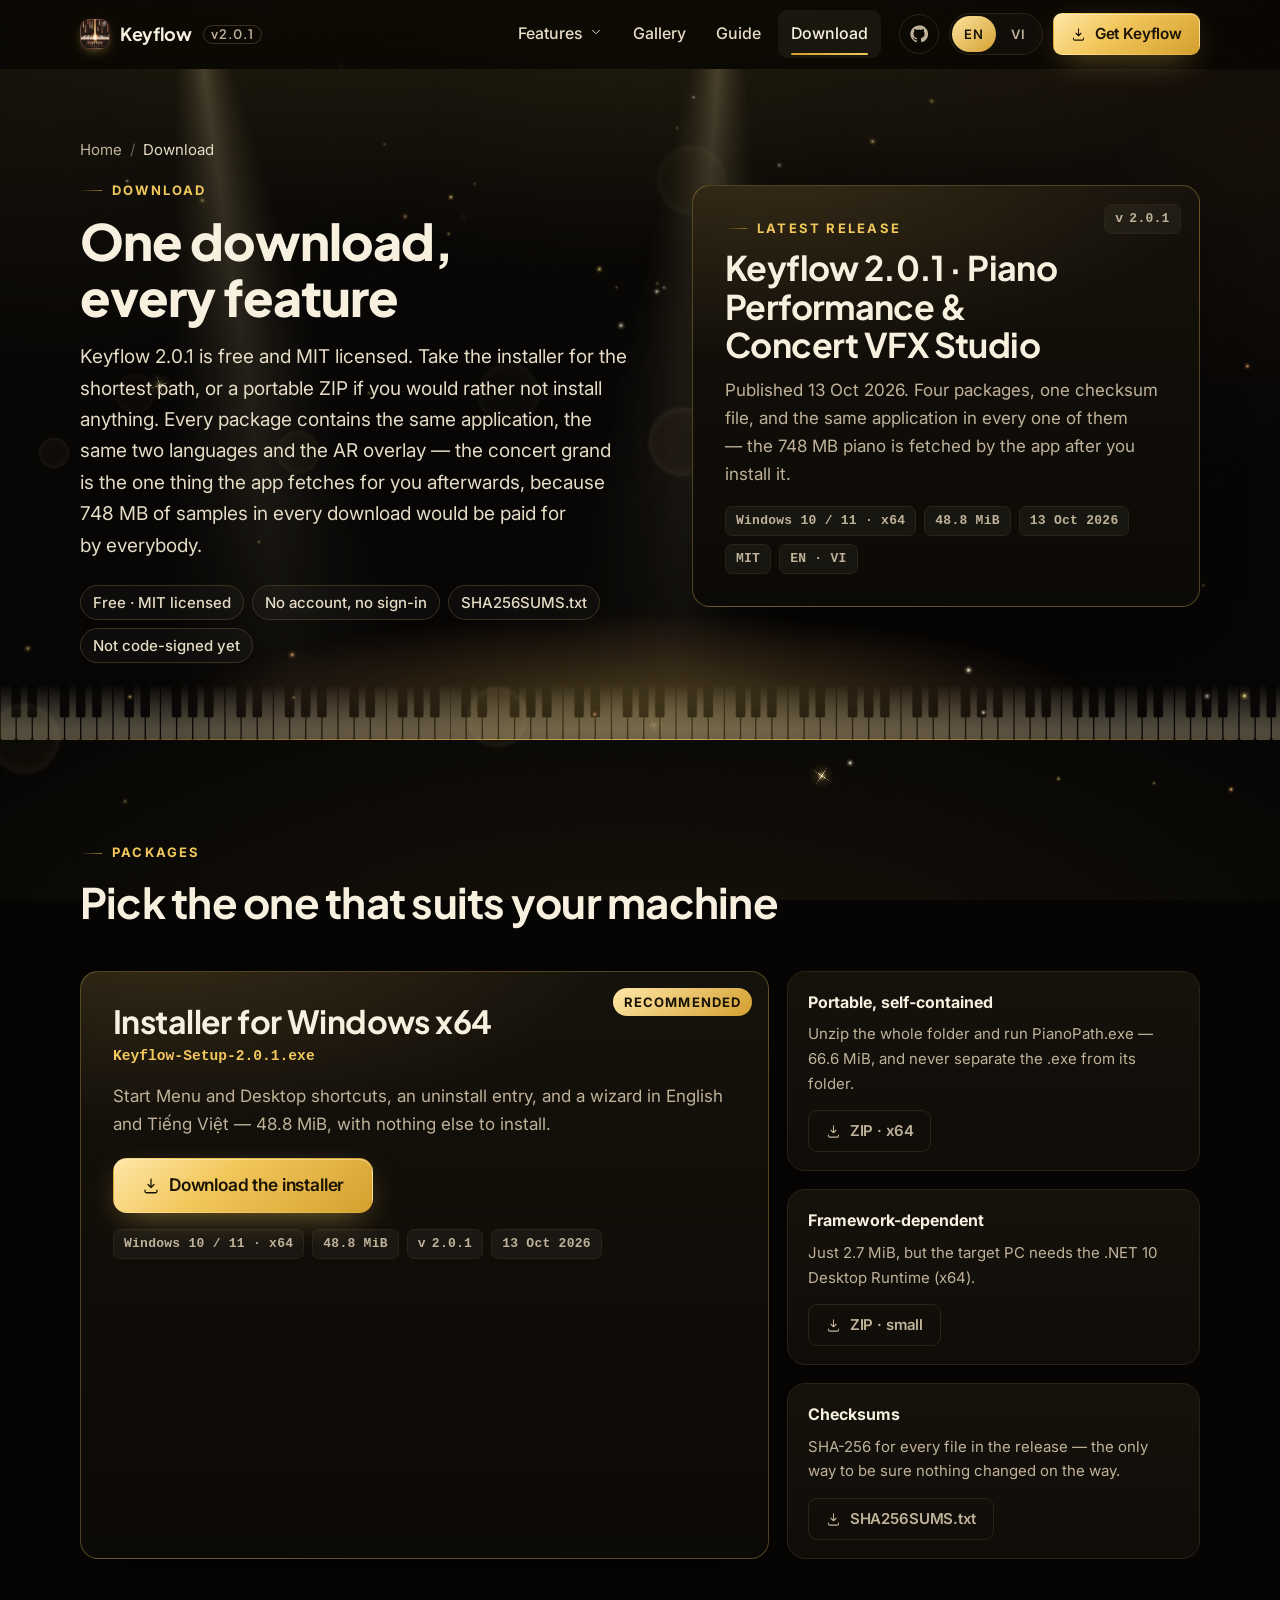
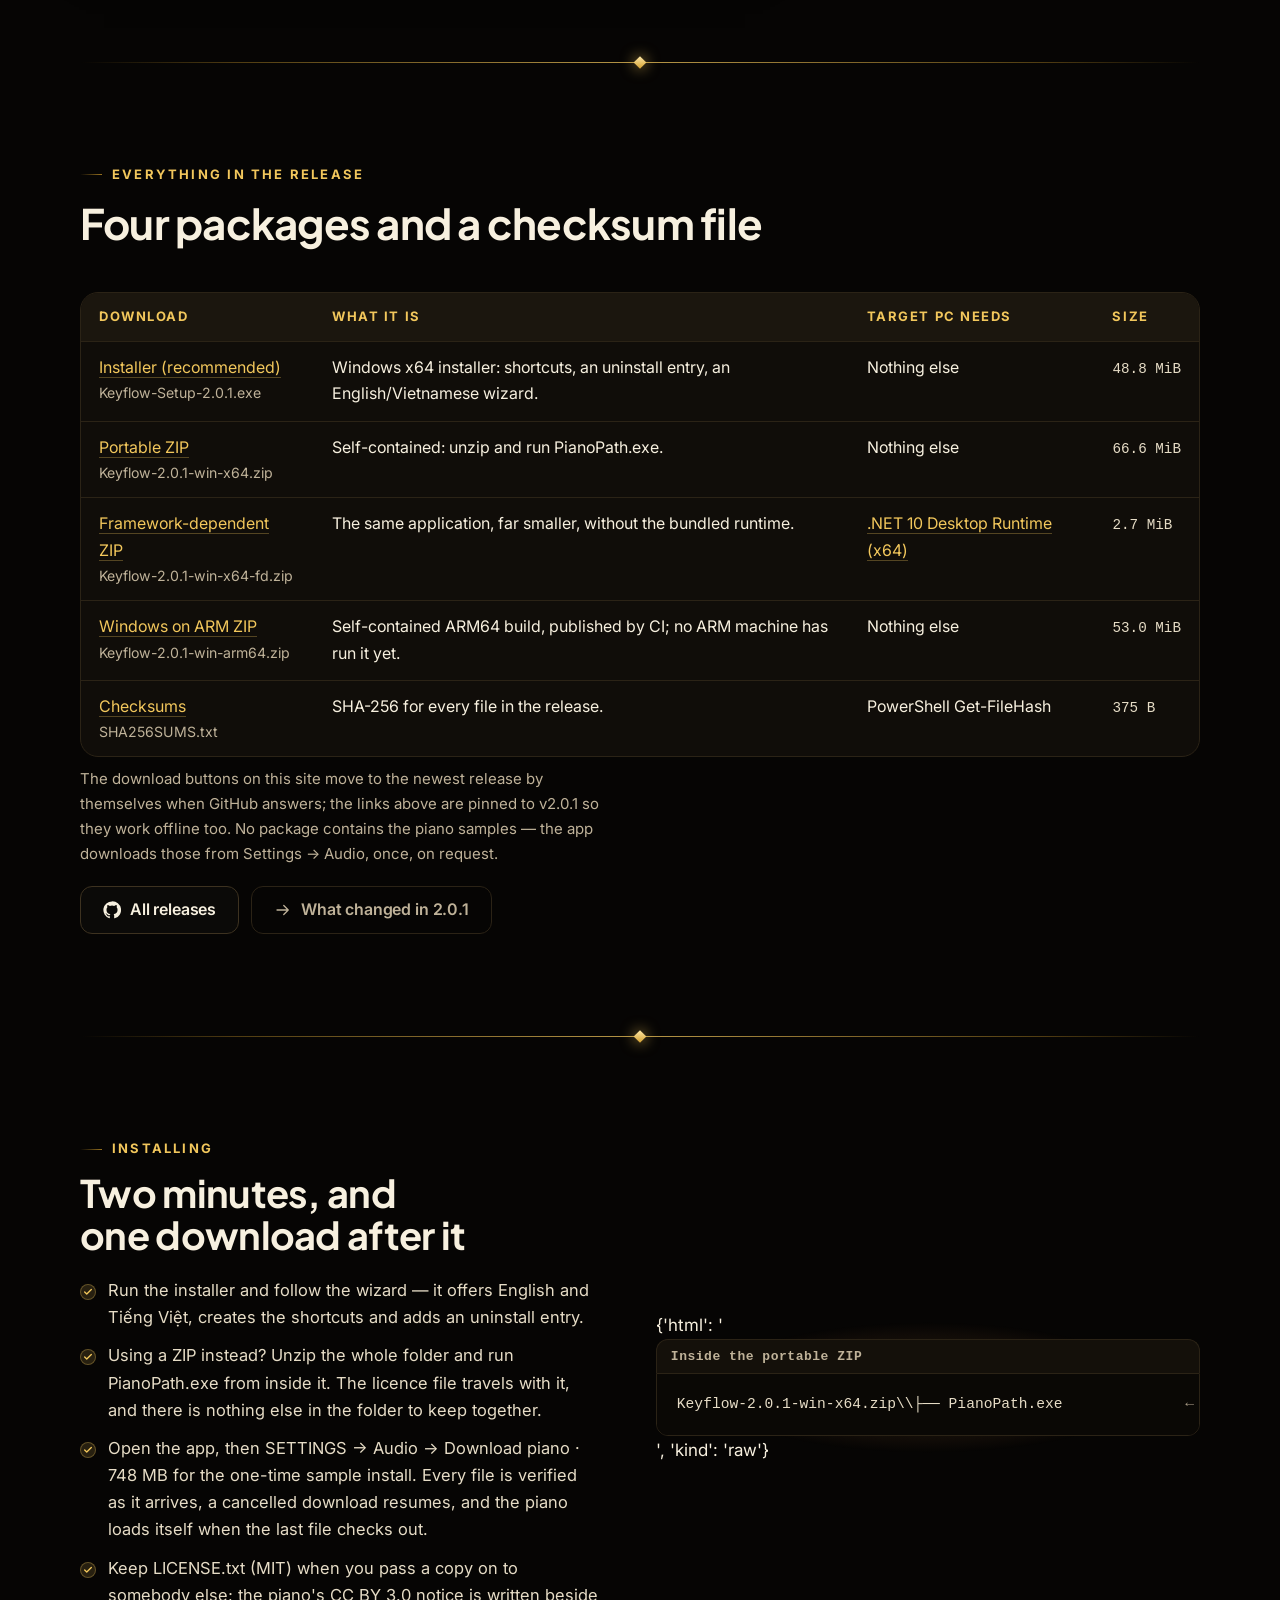
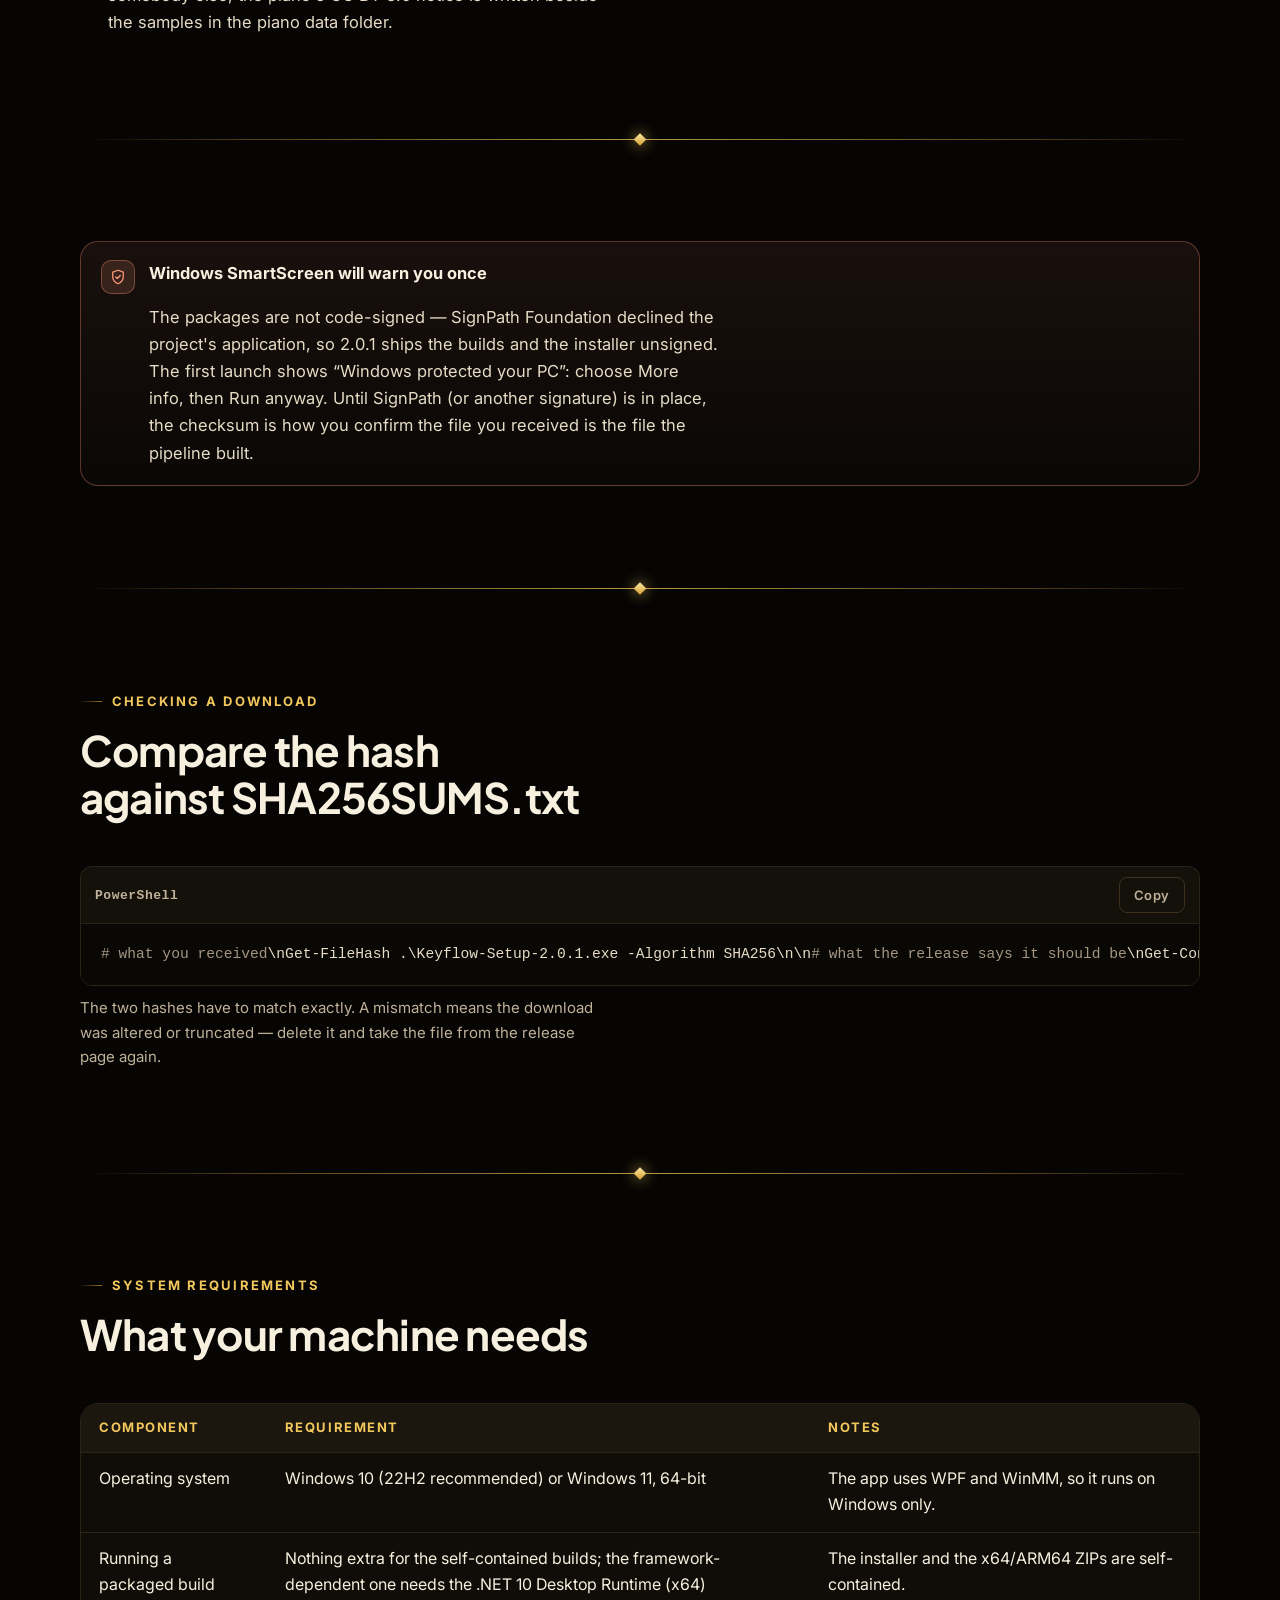
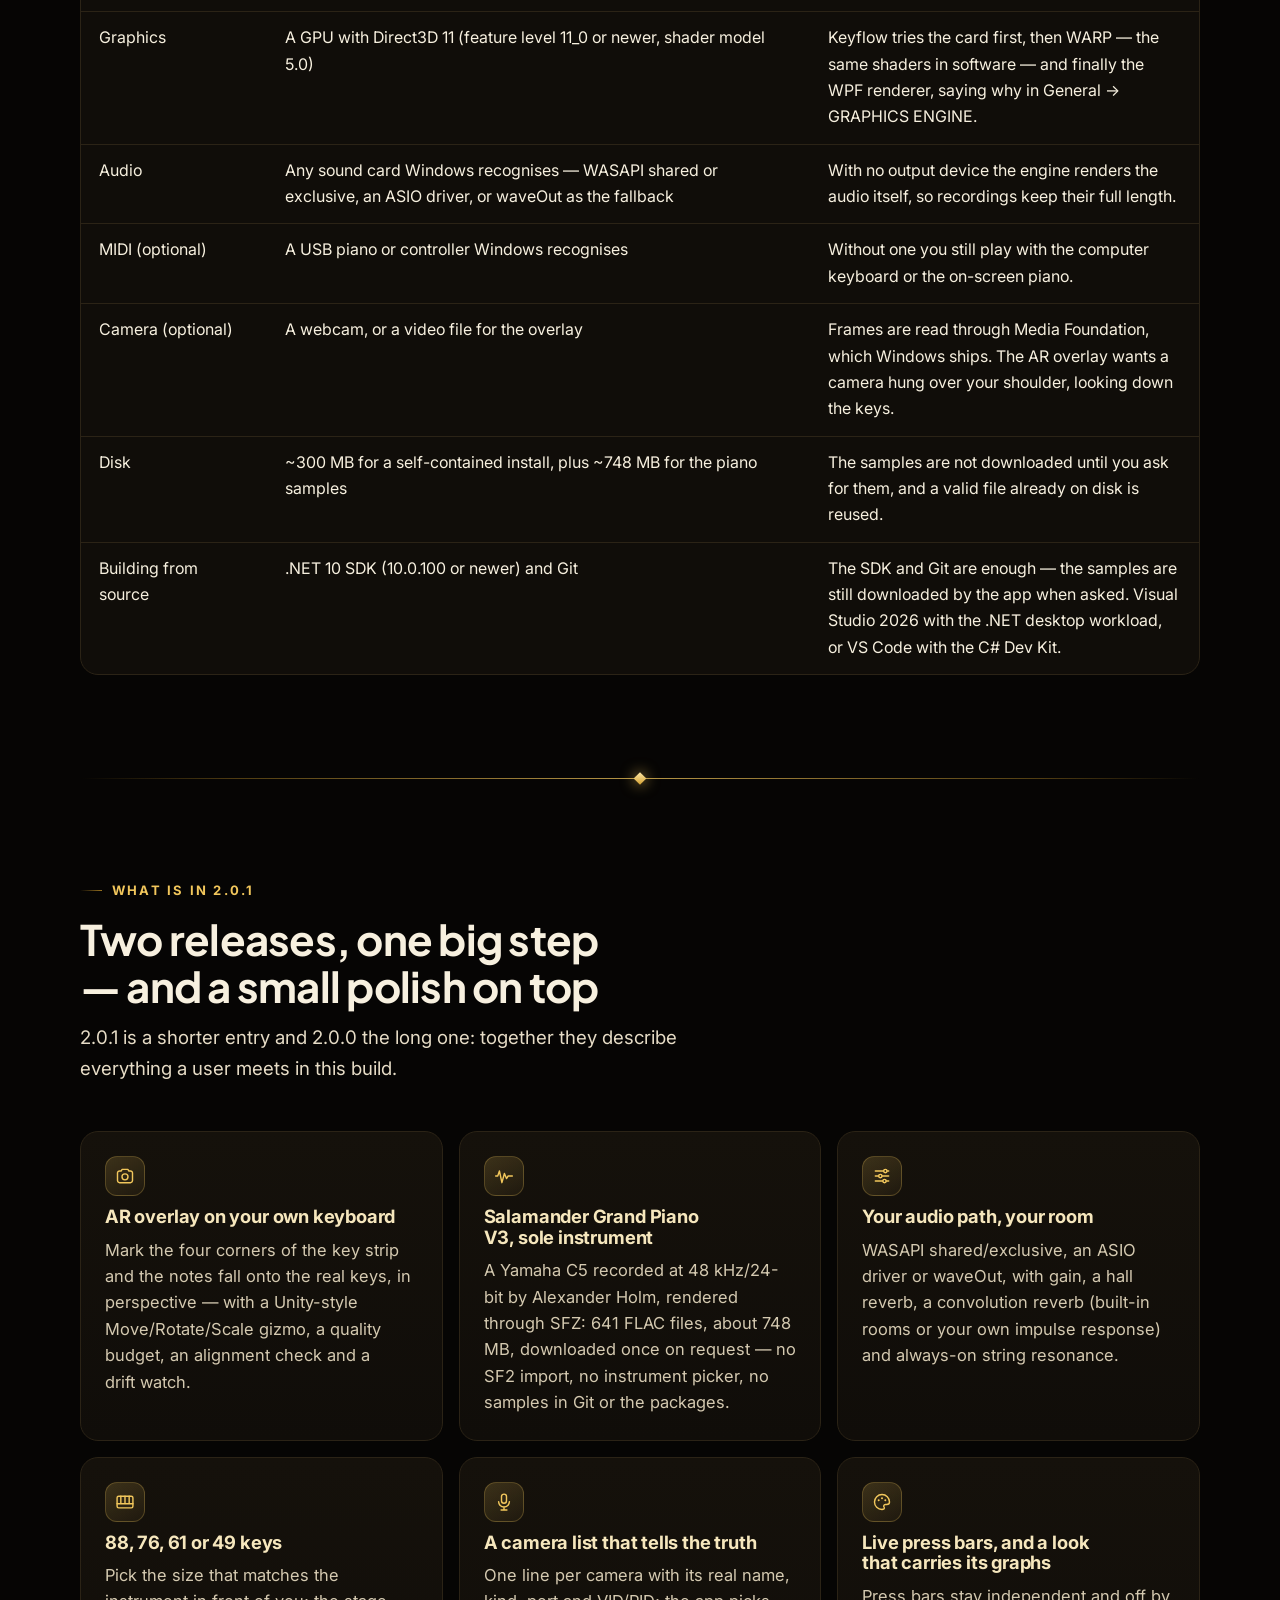
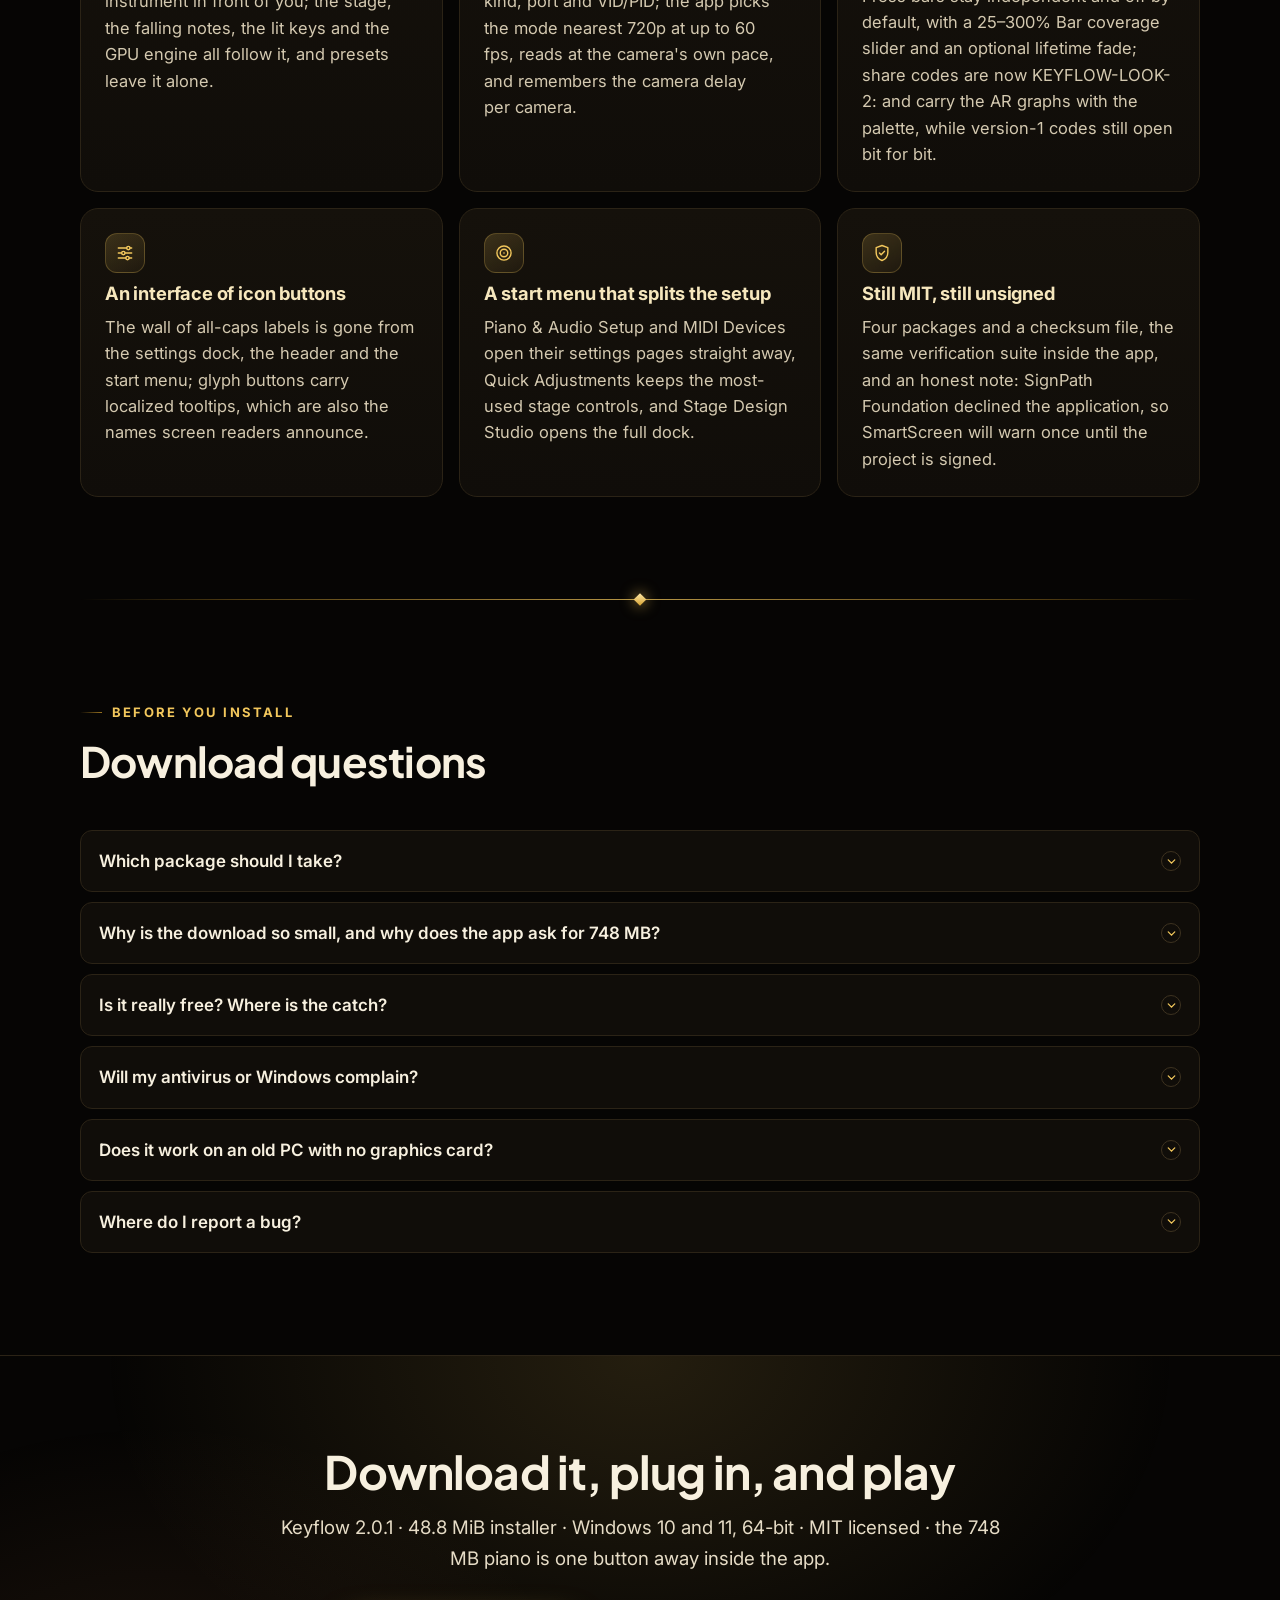
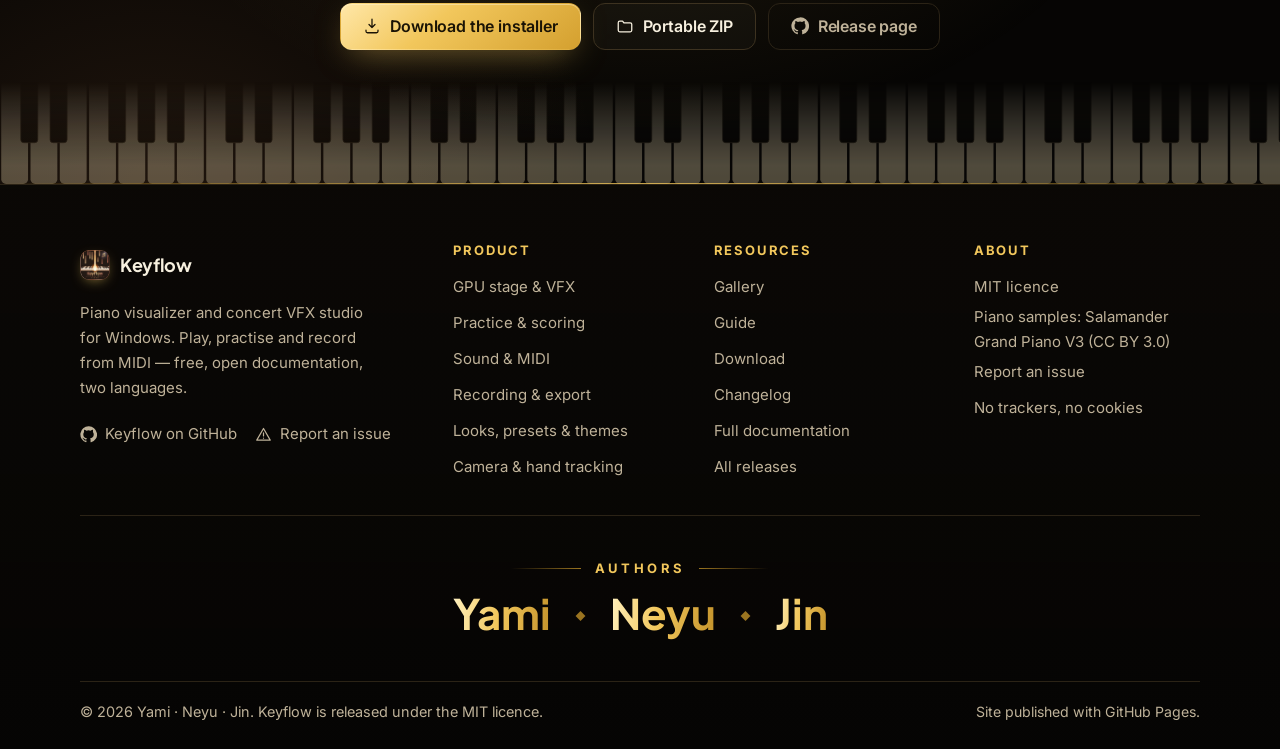
==== commit 53e8af90: "Update the site to Keyflow 2.0.1 The site still described 1.0.0, its bundled YDP Grand SoundFont and" ====
--- a/download.html
+++ b/download.html
@@ -3,22 +3,22 @@
 <head>
 <meta charset="utf-8">
 <meta name="viewport" content="width=device-width, initial-scale=1">
-<title data-i18n="ui.title">Download Keyflow 1.0.0 for Windows</title>
-<meta name="description" content="Download Keyflow 1.0.0 for Windows 10 and 11, 64-bit: an 83.2 MiB installer, a portable self-contained ZIP, a smaller framework-dependent ZIP and an ARM64 build — all free, MIT licensed, with SHA-256 checksums and setup instructions." data-i18n-attr="content=ui.description">
+<title data-i18n="ui.title">Download Keyflow 2.0.1 for Windows</title>
+<meta name="description" content="Download Keyflow 2.0.1 for Windows 10 and 11, 64-bit: a 48.8 MiB installer, a portable self-contained ZIP, a smaller framework-dependent ZIP and an ARM64 build — all free, MIT licensed, with SHA-256 checksums and setup instructions. The concert grand is a one-time 748 MB download inside the app." data-i18n-attr="content=ui.description">
 <meta name="author" content="Yami, Neyu, Jin">
 <meta name="copyright" content="© 2026 Yami, Neyu, Jin">
 <link rel="canonical" href="https://ymkeyflow.online/download.html">
 <meta property="og:type" content="website">
 <meta property="og:site_name" content="Keyflow">
-<meta property="og:title" content="Download Keyflow 1.0.0 for Windows" data-i18n-attr="content=ui.title">
-<meta property="og:description" content="Download Keyflow 1.0.0 for Windows 10 and 11, 64-bit: an 83.2 MiB installer, a portable self-contained ZIP, a smaller framework-dependent ZIP and an ARM64 build — all free, MIT licensed, with SHA-256 checksums and setup instructions." data-i18n-attr="content=ui.description">
+<meta property="og:title" content="Download Keyflow 2.0.1 for Windows" data-i18n-attr="content=ui.title">
+<meta property="og:description" content="Download Keyflow 2.0.1 for Windows 10 and 11, 64-bit: a 48.8 MiB installer, a portable self-contained ZIP, a smaller framework-dependent ZIP and an ARM64 build — all free, MIT licensed, with SHA-256 checksums and setup instructions. The concert grand is a one-time 748 MB download inside the app." data-i18n-attr="content=ui.description">
 <meta property="og:url" content="https://ymkeyflow.online/download.html">
 <meta property="og:image" content="https://ymkeyflow.online/previews/en/main-menu.png">
 <meta property="og:locale" content="en_US">
 <meta property="og:locale:alternate" content="vi_VN">
 <meta name="twitter:card" content="summary_large_image">
-<meta name="twitter:title" content="Download Keyflow 1.0.0 for Windows" data-i18n-attr="content=ui.title">
-<meta name="twitter:description" content="Download Keyflow 1.0.0 for Windows 10 and 11, 64-bit: an 83.2 MiB installer, a portable self-contained ZIP, a smaller framework-dependent ZIP and an ARM64 build — all free, MIT licensed, with SHA-256 checksums and setup instructions." data-i18n-attr="content=ui.description">
+<meta name="twitter:title" content="Download Keyflow 2.0.1 for Windows" data-i18n-attr="content=ui.title">
+<meta name="twitter:description" content="Download Keyflow 2.0.1 for Windows 10 and 11, 64-bit: a 48.8 MiB installer, a portable self-contained ZIP, a smaller framework-dependent ZIP and an ARM64 build — all free, MIT licensed, with SHA-256 checksums and setup instructions. The concert grand is a one-time 748 MB download inside the app." data-i18n-attr="content=ui.description">
 <meta name="theme-color" content="#060504">
 <meta name="color-scheme" content="dark">
 <link rel="icon" href="logo.png" type="image/png">
@@ -48,7 +48,7 @@
 <script type="application/ld+json">{
  "@context": "https://schema.org",
  "@type": "WebPage",
- "name": "Download Keyflow 1.0.0 for Windows",
+ "name": "Download Keyflow 2.0.1 for Windows",
  "url": "https://ymkeyflow.online/download.html",
  "inLanguage": [
   "en",
@@ -96,15 +96,16 @@
   "applicationCategory": "MultimediaApplication",
   "applicationSubCategory": "Piano visualization, practice and video production",
   "operatingSystem": "Windows 10 (22H2) or Windows 11, 64-bit",
-  "softwareVersion": "1.0.0",
+  "softwareVersion": "2.0.1",
+  "datePublished": "2026-10-13T10:42:59Z",
   "inLanguage": [
    "en",
    "vi"
   ],
   "isAccessibleForFree": true,
   "license": "https://github.com/lxmtuu/KeyFlow/blob/main/LICENSE",
-  "downloadUrl": "https://github.com/lxmtuu/KeyFlow/releases/download/v1.0.0/Keyflow-Setup-1.0.0.exe",
-  "softwareRequirements": "Direct3D 11 GPU (feature level 11_0, shader model 5.0)",
+  "downloadUrl": "https://github.com/lxmtuu/KeyFlow/releases/download/v2.0.1/Keyflow-Setup-2.0.1.exe",
+  "softwareRequirements": "Windows 10 (22H2) or Windows 11, 64-bit; Direct3D 11 GPU (feature level 11_0, shader model 5.0); about 748 MB free for the piano samples",
   "screenshot": "https://ymkeyflow.online/previews/en/stage-gpu-galaxy.png",
   "author": [
    {
@@ -137,12 +138,14 @@
   "copyrightYear": 2026,
   "featureList": [
    "Direct3D 11 GPU stage with 16-bit HDR and multi-level bloom",
-   "Ray-traced 88-key keyboard (GGX, softbox penumbra, ACES tonemap)",
+   "Ray-traced keyboard in 88, 76, 61 or 49 keys (GGX, softbox penumbra, ACES tonemap)",
    "Practice modes: follow along, wait for my note, one hand, A-B loop",
    "Recording to MP4 (H.264 + AAC), AVI or 32-bit PNG sequence with alpha",
-   "MIDI and MusicXML import, bundled Yamaha grand SoundFont, three pedals",
+   "MIDI and MusicXML import; Salamander Grand Piano V3 downloaded on request",
+   "Hall, convolution and impulse-response reverb, continuous damper, string resonance",
    "14 stage presets, three concert themes and a user theme studio",
-   "Webcam overlay with green key and classical hand tracking",
+   "Share a whole look as one KEYFLOW-LOOK-2 line of text",
+   "Webcam overlay with green key, classical hand tracking and an AR overlay calibrated to the real keys",
    "English and Tiếng Việt, switched live without a restart"
   ],
   "url": "https://ymkeyflow.online/download.html"
@@ -157,14 +160,14 @@
   <div class="nav-in">
     <a class="brand" href="index.html">
       <img src="logo.png" width="30" height="30" alt="" decoding="async">
-      <span>Keyflow</span><span class="ver">v<span data-release-tag>1.0.0</span></span>
+      <span>Keyflow</span><span class="ver">v<span data-release-tag>2.0.1</span></span>
     </a>
     <nav class="nav-links" aria-label="Main navigation" data-i18n-attr="aria-label=ui.nav.label">
       <div class="has-menu">
         <button type="button" class="menu-btn" aria-haspopup="true"><span data-i18n="ui.nav.features">Features</span>
           <span class="caret"><svg viewBox="0 0 24 24" width="14" height="14" aria-hidden="true" focusable="false" fill="none" stroke="currentColor" stroke-width="1.7" stroke-linecap="round" stroke-linejoin="round"><path d="m6 9 6 6 6-6"/></svg></span></button>
         <div class="menu">
-          <div class="menu-grid"><a class="menu-item" href="features/stage.html"><span class="ico"><svg viewBox="0 0 24 24" width="18" height="18" aria-hidden="true" focusable="false" fill="none" stroke="currentColor" stroke-width="1.7" stroke-linecap="round" stroke-linejoin="round"><path d="M9 3v3M15 3v3M9 18v3M15 18v3M3 9h3M3 15h3M18 9h3M18 15h3"/><rect x="6" y="6" width="12" height="12" rx="2"/><rect x="10" y="10" width="4" height="4" rx="1"/></svg></span><span><b data-i18n="feature.stage">GPU stage & VFX</b><span data-i18n="feature.stage.d">Direct3D 11 render loop, HDR bloom, 24,000 particles, ray-traced keys</span></span></a><a class="menu-item" href="features/practice.html"><span class="ico"><svg viewBox="0 0 24 24" width="18" height="18" aria-hidden="true" focusable="false" fill="none" stroke="currentColor" stroke-width="1.7" stroke-linecap="round" stroke-linejoin="round"><circle cx="12" cy="12" r="8.5"/><circle cx="12" cy="12" r="4.5"/><circle cx="12" cy="12" r="1" fill="currentColor" stroke="none"/></svg></span><span><b data-i18n="feature.practice">Practice & scoring</b><span data-i18n="feature.practice.d">Wait-for-note, one hand, A-B loop, history, ghost and staff layer</span></span></a><a class="menu-item" href="features/sound.html"><span class="ico"><svg viewBox="0 0 24 24" width="18" height="18" aria-hidden="true" focusable="false" fill="none" stroke="currentColor" stroke-width="1.7" stroke-linecap="round" stroke-linejoin="round"><path d="M2 12h2.5l2-6 3 14 3-11 2.5 6 2-3H22"/></svg></span><span><b data-i18n="feature.sound">Sound & MIDI</b><span data-i18n="feature.sound.d">Bundled Yamaha grand, hall reverb, three pedals, MIDI in and out</span></span></a><a class="menu-item" href="features/recording.html"><span class="ico"><svg viewBox="0 0 24 24" width="18" height="18" aria-hidden="true" focusable="false" fill="none" stroke="currentColor" stroke-width="1.7" stroke-linecap="round" stroke-linejoin="round"><circle cx="12" cy="12" r="8.5"/><circle cx="12" cy="12" r="3.5" fill="currentColor" stroke="none"/></svg></span><span><b data-i18n="feature.recording">Recording & export</b><span data-i18n="feature.recording.d">MP4 with the sound inside, AVI, or 32-bit PNG with transparency</span></span></a><a class="menu-item" href="features/design.html"><span class="ico"><svg viewBox="0 0 24 24" width="18" height="18" aria-hidden="true" focusable="false" fill="none" stroke="currentColor" stroke-width="1.7" stroke-linecap="round" stroke-linejoin="round"><path d="M12 21a9 9 0 1 1 9-9c0 2-1.6 3-3.4 3H16a2 2 0 0 0-1.4 3.4c.5.6.2 1.6-.6 2A8.9 8.9 0 0 1 12 21Z"/><circle cx="8" cy="10" r="1.2" fill="currentColor" stroke="none"/><circle cx="12" cy="7.5" r="1.2" fill="currentColor" stroke="none"/><circle cx="16" cy="10" r="1.2" fill="currentColor" stroke="none"/></svg></span><span><b data-i18n="feature.design">Looks, presets & themes</b><span data-i18n="feature.design.d">14 presets, three concert themes, theme studio and one-line share codes</span></span></a><a class="menu-item" href="features/camera.html"><span class="ico"><svg viewBox="0 0 24 24" width="18" height="18" aria-hidden="true" focusable="false" fill="none" stroke="currentColor" stroke-width="1.7" stroke-linecap="round" stroke-linejoin="round"><path d="M3 8.5A2.5 2.5 0 0 1 5.5 6h1.8l1.3-2h6.8l1.3 2h1.8A2.5 2.5 0 0 1 21 8.5v9A2.5 2.5 0 0 1 18.5 20h-13A2.5 2.5 0 0 1 3 17.5v-9Z"/><circle cx="12" cy="13" r="3.6"/></svg></span><span><b data-i18n="feature.camera">Camera & hand tracking</b><span data-i18n="feature.camera.d">Webcam overlay with green key and hand tracking, no model to download</span></span></a></div>
+          <div class="menu-grid"><a class="menu-item" href="features/stage.html"><span class="ico"><svg viewBox="0 0 24 24" width="18" height="18" aria-hidden="true" focusable="false" fill="none" stroke="currentColor" stroke-width="1.7" stroke-linecap="round" stroke-linejoin="round"><path d="M9 3v3M15 3v3M9 18v3M15 18v3M3 9h3M3 15h3M18 9h3M18 15h3"/><rect x="6" y="6" width="12" height="12" rx="2"/><rect x="10" y="10" width="4" height="4" rx="1"/></svg></span><span><b data-i18n="feature.stage">GPU stage & VFX</b><span data-i18n="feature.stage.d">Direct3D 11 render loop, HDR bloom, 24,000 particles, ray-traced keys</span></span></a><a class="menu-item" href="features/practice.html"><span class="ico"><svg viewBox="0 0 24 24" width="18" height="18" aria-hidden="true" focusable="false" fill="none" stroke="currentColor" stroke-width="1.7" stroke-linecap="round" stroke-linejoin="round"><circle cx="12" cy="12" r="8.5"/><circle cx="12" cy="12" r="4.5"/><circle cx="12" cy="12" r="1" fill="currentColor" stroke="none"/></svg></span><span><b data-i18n="feature.practice">Practice & scoring</b><span data-i18n="feature.practice.d">Wait-for-note, one hand, A-B loop, history, ghost and staff layer</span></span></a><a class="menu-item" href="features/sound.html"><span class="ico"><svg viewBox="0 0 24 24" width="18" height="18" aria-hidden="true" focusable="false" fill="none" stroke="currentColor" stroke-width="1.7" stroke-linecap="round" stroke-linejoin="round"><path d="M2 12h2.5l2-6 3 14 3-11 2.5 6 2-3H22"/></svg></span><span><b data-i18n="feature.sound">Sound & MIDI</b><span data-i18n="feature.sound.d">Salamander Grand Piano V3 (one-time download), hall and convolution reverb, three pedals, MIDI in and out</span></span></a><a class="menu-item" href="features/recording.html"><span class="ico"><svg viewBox="0 0 24 24" width="18" height="18" aria-hidden="true" focusable="false" fill="none" stroke="currentColor" stroke-width="1.7" stroke-linecap="round" stroke-linejoin="round"><circle cx="12" cy="12" r="8.5"/><circle cx="12" cy="12" r="3.5" fill="currentColor" stroke="none"/></svg></span><span><b data-i18n="feature.recording">Recording & export</b><span data-i18n="feature.recording.d">MP4 with the sound inside, AVI, or 32-bit PNG with transparency</span></span></a><a class="menu-item" href="features/design.html"><span class="ico"><svg viewBox="0 0 24 24" width="18" height="18" aria-hidden="true" focusable="false" fill="none" stroke="currentColor" stroke-width="1.7" stroke-linecap="round" stroke-linejoin="round"><path d="M12 21a9 9 0 1 1 9-9c0 2-1.6 3-3.4 3H16a2 2 0 0 0-1.4 3.4c.5.6.2 1.6-.6 2A8.9 8.9 0 0 1 12 21Z"/><circle cx="8" cy="10" r="1.2" fill="currentColor" stroke="none"/><circle cx="12" cy="7.5" r="1.2" fill="currentColor" stroke="none"/><circle cx="16" cy="10" r="1.2" fill="currentColor" stroke="none"/></svg></span><span><b data-i18n="feature.design">Looks, presets & themes</b><span data-i18n="feature.design.d">14 built-in presets, three concert themes, a theme studio and one-line share codes</span></span></a><a class="menu-item" href="features/camera.html"><span class="ico"><svg viewBox="0 0 24 24" width="18" height="18" aria-hidden="true" focusable="false" fill="none" stroke="currentColor" stroke-width="1.7" stroke-linecap="round" stroke-linejoin="round"><path d="M3 8.5A2.5 2.5 0 0 1 5.5 6h1.8l1.3-2h6.8l1.3 2h1.8A2.5 2.5 0 0 1 21 8.5v9A2.5 2.5 0 0 1 18.5 20h-13A2.5 2.5 0 0 1 3 17.5v-9Z"/><circle cx="12" cy="13" r="3.6"/></svg></span><span><b data-i18n="feature.camera">Camera & hand tracking</b><span data-i18n="feature.camera.d">Webcam overlay with green key, classical hand tracking, and an AR overlay on the real keys</span></span></a></div>
           <div class="menu-foot"><span data-i18n="ui.menu.foot">Every feature ships in the same free download — English and Tiếng Việt included.</span>
             <a class="link-more" href="index.html#features"><span data-i18n="ui.allfeatures">All features</span>
               <span class="arw"><svg viewBox="0 0 24 24" width="15" height="15" aria-hidden="true" focusable="false" fill="none" stroke="currentColor" stroke-width="1.7" stroke-linecap="round" stroke-linejoin="round"><path d="M4 12h15m0 0-6-6m6 6-6 6"/></svg></span></a></div>
@@ -189,20 +192,16 @@
 </header>
 <div class="drawer" id="drawer" role="dialog" aria-modal="true" aria-label="Site menu" data-i18n-attr="aria-label=ui.drawer.label"><div class="drawer-panel"><div class="drawer-top"><a class="brand" href="index.html"><img src="logo.png" width="28" height="28" alt=""><span>Keyflow</span></a><button type="button" class="drawer-close" data-i18n-attr="aria-label=ui.close" aria-label="Close"><svg viewBox="0 0 24 24" width="18" height="18" aria-hidden="true" focusable="false" fill="none" stroke="currentColor" stroke-width="1.7" stroke-linecap="round" stroke-linejoin="round"><path d="M18 6 6 18M6 6l12 12"/></svg></button></div><p class="dgroup" data-i18n="ui.nav.features">Features</p><a class="dlink dsub" href="features/stage.html" data-i18n="feature.stage">GPU stage & VFX</a><a class="dlink dsub" href="features/practice.html" data-i18n="feature.practice">Practice & scoring</a><a class="dlink dsub" href="features/sound.html" data-i18n="feature.sound">Sound & MIDI</a><a class="dlink dsub" href="features/recording.html" data-i18n="feature.recording">Recording & export</a><a class="dlink dsub" href="features/design.html" data-i18n="feature.design">Looks, presets & themes</a><a class="dlink dsub" href="features/camera.html" data-i18n="feature.camera">Camera & hand tracking</a><p class="dgroup" data-i18n="ui.drawer.pages">Pages</p><a class="dlink" href="index.html" data-i18n="ui.home">Home</a><a class="dlink" href="gallery.html" data-i18n="ui.nav.gallery">Gallery</a><a class="dlink" href="guide.html" data-i18n="ui.nav.guide">Guide</a><a class="dlink" href="download.html" aria-current="page" data-i18n="ui.nav.download">Download</a><div class="drawer-foot"><a class="btn btn-gold btn-block" href="download.html"><svg viewBox="0 0 24 24" width="17" height="17" aria-hidden="true" focusable="false" fill="none" stroke="currentColor" stroke-width="1.7" stroke-linecap="round" stroke-linejoin="round"><path d="M12 3v11m0 0 4-4m-4 4-4-4M4 17.5V19a2 2 0 0 0 2 2h12a2 2 0 0 0 2-2v-1.5"/></svg> <span data-i18n="ui.nav.download">Download</span></a><a class="btn btn-ghost btn-block" href="https://github.com/lxmtuu/KeyFlow" target="_blank" rel="noopener"><svg viewBox="0 0 24 24" width="17" height="17" aria-hidden="true" focusable="false" fill="none" stroke="currentColor" stroke-width="1.7" stroke-linecap="round" stroke-linejoin="round"><path fill="currentColor" stroke="none" d="M12 .5a11.5 11.5 0 0 0-3.64 22.41c.58.1.79-.25.79-.56v-2c-3.2.7-3.88-1.37-3.88-1.37-.52-1.33-1.28-1.69-1.28-1.69-1.04-.71.08-.7.08-.7 1.15.08 1.76 1.19 1.76 1.19 1.03 1.76 2.69 1.25 3.35.96.1-.74.4-1.25.73-1.54-2.55-.29-5.24-1.28-5.24-5.69 0-1.26.45-2.28 1.19-3.09-.12-.29-.52-1.46.11-3.05 0 0 .97-.31 3.17 1.18a11 11 0 0 1 5.77 0c2.2-1.49 3.17-1.18 3.17-1.18.63 1.59.23 2.76.11 3.05.74.81 1.19 1.83 1.19 3.09 0 4.42-2.7 5.4-5.27 5.68.41.36.78 1.06.78 2.14v3.17c0 .31.21.67.8.56A11.5 11.5 0 0 0 12 .5Z"/></svg> GitHub</a><div class="lang" role="group" style="justify-content:center" data-i18n-attr="aria-label=ui.lang" aria-label="Language"><button type="button" data-lang="en" aria-pressed="true">EN</button><button type="button" data-lang="vi" aria-pressed="false">VI</button></div></div></div></div>
 <main id="main">
-<section class="pagehero"><div class="stage-fx stage-fx-page" aria-hidden="true"><i class="beam b1"></i><i class="beam b2"></i><i class="beam b3"></i><i class="floor"></i><i class="keys"></i></div><div class="container pagehero-in"><div class="split-copy"><nav class="crumbs" aria-label="Breadcrumb" data-i18n-attr="aria-label=ui.breadcrumb"><ol><li><a href="index.html" data-i18n="ui.home">Home</a></li><li aria-hidden="true" class="sep">/</li><li aria-current="page" data-i18n="ui.nav.download">Download</li></ol></nav><p class="eyebrow" data-i18n="ui.nav.download">Download</p><h1 data-i18n="download.11">One download, every feature</h1><p class="lead" data-i18n="download.12">Keyflow is free and MIT licensed. Take the installer for the shortest path, or a portable ZIP if you would rather not install anything. Every package contains the same application, the same Yamaha grand SoundFont and the same two languages.</p><div class="meta-chips"><span class="chip" data-i18n="download.13">Free · MIT licensed</span><span class="chip" data-i18n="download.14">No account, no sign-in</span><span class="chip" data-i18n="download.15">SHA256SUMS.txt</span><span class="chip" data-i18n="download.16">Not code-signed yet</span></div></div><div class="split-media"><div class="dl-card"><span class="badge" style="position:absolute;top:18px;right:18px">v<span data-release-tag>1.0.0</span></span><p class="eyebrow" style="margin-bottom:10px">Latest release</p><h2 style="font-size:clamp(24px,3vw,34px)" data-i18n="download.2">Keyflow 1.0.0 · Concert Grand Edition</h2><p class="muted" style="margin:12px 0 18px;max-width:44ch" data-i18n="download.4">Published 2 October 2026. Four packages, one checksum file, and the same application in every one of them.</p><div class="badge-row"><span class="badge">Windows 10 / 11 · x64</span><span class="badge js-date" data-release-date data-date="2026-10-02T10:10:24Z">2 Oct 2026</span><span class="badge">MIT</span><span class="badge">EN · VI</span></div></div></div></div></section>
-<section id="packages" class="section"><div class="container"><div class="section-head"><p class="eyebrow" data-i18n="download.31">Packages</p><h2 data-i18n="download.32">Pick the one that suits your machine</h2></div><div class="dl-hero"><div class="dl-card reveal"><span class="tag-rec" data-i18n="download.17">Recommended</span><h2 data-i18n="download.18">Installer for Windows x64</h2><p class="file" data-i18n="download.20">Keyflow-Setup-1.0.0.exe</p><p class="muted" style="margin:12px 0 20px;max-width:56ch" data-i18n="download.19">Start Menu and Desktop shortcuts, an uninstall entry, and a wizard in English and Tiếng Việt. Nothing else to install: the .NET runtime is inside the package.</p><a class="btn btn-gold btn-lg" href="https://github.com/lxmtuu/KeyFlow/releases/download/v1.0.0/Keyflow-Setup-1.0.0.exe" data-asset="setup"><svg viewBox="0 0 24 24" width="18" height="18" aria-hidden="true" focusable="false" fill="none" stroke="currentColor" stroke-width="1.7" stroke-linecap="round" stroke-linejoin="round"><path d="M12 3v11m0 0 4-4m-4 4-4-4M4 17.5V19a2 2 0 0 0 2 2h12a2 2 0 0 0 2-2v-1.5"/></svg> <span data-i18n="download.21">Download the installer</span></a><div class="badge-row"><span class="badge">Windows 10 / 11 · x64</span><span class="badge"><span data-release-size="setup">83.2 MiB</span></span><span class="badge">v<span data-release-tag>1.0.0</span></span><span class="badge js-date" data-release-date data-date="2026-10-02T10:10:24Z">2 Oct 2026</span></div></div><div class="dl-side"><div class="dl-mini reveal"><b data-i18n="download.22">Portable, self-contained</b><span data-i18n="download.23">Unzip the whole folder and run PianoPath.exe — never separate the .exe from its folder.</span><a class="btn btn-quiet btn-sm" style="margin-top:8px;justify-self:start" href="https://github.com/lxmtuu/KeyFlow/releases/download/v1.0.0/Keyflow-1.0.0-win-x64.zip" data-asset="portable"><svg viewBox="0 0 24 24" width="15" height="15" aria-hidden="true" focusable="false" fill="none" stroke="currentColor" stroke-width="1.7" stroke-linecap="round" stroke-linejoin="round"><path d="M12 3v11m0 0 4-4m-4 4-4-4M4 17.5V19a2 2 0 0 0 2 2h12a2 2 0 0 0 2-2v-1.5"/></svg> <span data-i18n="download.24">ZIP · x64</span></a></div><div class="dl-mini reveal"><b data-i18n="download.25">Framework-dependent</b><span data-i18n="download.26">Much smaller, but the target PC needs the .NET 10 Desktop Runtime (x64).</span><a class="btn btn-quiet btn-sm" style="margin-top:8px;justify-self:start" href="https://github.com/lxmtuu/KeyFlow/releases/download/v1.0.0/Keyflow-1.0.0-win-x64-fd.zip" data-asset="fd"><svg viewBox="0 0 24 24" width="15" height="15" aria-hidden="true" focusable="false" fill="none" stroke="currentColor" stroke-width="1.7" stroke-linecap="round" stroke-linejoin="round"><path d="M12 3v11m0 0 4-4m-4 4-4-4M4 17.5V19a2 2 0 0 0 2 2h12a2 2 0 0 0 2-2v-1.5"/></svg> <span data-i18n="download.27">ZIP · small</span></a></div><div class="dl-mini reveal"><b data-i18n="download.28">Checksums</b><span data-i18n="download.29">SHA-256 for every file in the release — the only way to be sure nothing changed on the way.</span><a class="btn btn-quiet btn-sm" style="margin-top:8px;justify-self:start" href="https://github.com/lxmtuu/KeyFlow/releases/download/v1.0.0/SHA256SUMS.txt" data-asset="sums"><svg viewBox="0 0 24 24" width="15" height="15" aria-hidden="true" focusable="false" fill="none" stroke="currentColor" stroke-width="1.7" stroke-linecap="round" stroke-linejoin="round"><path d="M12 3v11m0 0 4-4m-4 4-4-4M4 17.5V19a2 2 0 0 0 2 2h12a2 2 0 0 0 2-2v-1.5"/></svg> <span data-i18n="download.30">SHA256SUMS.txt</span></a></div></div></div></div></section>
-<section id="all-packages" class="section"><div class="container"><div class="section-head"><p class="eyebrow" data-i18n="download.52">Everything in the release</p><h2 data-i18n="download.53">Four packages and a checksum file</h2></div><div class="table-wrap reveal"><table class="data"><thead><tr><th scope="col" data-i18n="download.33">Download</th><th scope="col" data-i18n="download.34">What it is</th><th scope="col" data-i18n="download.35">Target PC needs</th><th scope="col" data-i18n="download.36">Size</th></tr></thead><tbody><tr><td><a href="https://github.com/lxmtuu/KeyFlow/releases/download/v1.0.0/Keyflow-Setup-1.0.0.exe" target="_blank" rel="noopener" data-asset="setup" data-i18n="download.37">Installer (recommended)</a><div class="muted tiny" >Keyflow-Setup-1.0.0.exe</div></td><td data-i18n="download.38">Windows x64 installer: shortcuts, an uninstall entry, an English/Vietnamese wizard.</td><td data-i18n="download.39">Nothing else</td><td class=""><span class="num" data-release-size="setup">83.2 MiB</span></td></tr><tr><td><a href="https://github.com/lxmtuu/KeyFlow/releases/download/v1.0.0/Keyflow-1.0.0-win-x64.zip" target="_blank" rel="noopener" data-asset="portable" data-i18n="download.40">Portable ZIP</a><div class="muted tiny" >Keyflow-1.0.0-win-x64.zip</div></td><td data-i18n="download.41">Self-contained: unzip and run PianoPath.exe.</td><td data-i18n="download.42">Nothing else</td><td class=""><span class="num" data-release-size="portable">117.2 MiB</span></td></tr><tr><td><a href="https://github.com/lxmtuu/KeyFlow/releases/download/v1.0.0/Keyflow-1.0.0-win-x64-fd.zip" target="_blank" rel="noopener" data-asset="fd" data-i18n="download.43">Framework-dependent ZIP</a><div class="muted tiny" >Keyflow-1.0.0-win-x64-fd.zip</div></td><td data-i18n="download.44">The same application, far smaller, without the bundled runtime.</td><td class=""><a href="https://dotnet.microsoft.com/download/dotnet/10.0" target="_blank" rel="noopener">.NET 10 Desktop Runtime (x64)</a></td><td class=""><span class="num" data-release-size="fd">54.9 MiB</span></td></tr><tr><td><a href="https://github.com/lxmtuu/KeyFlow/releases/download/v1.0.0/Keyflow-1.0.0-win-arm64.zip" target="_blank" rel="noopener" data-asset="arm64" data-i18n="download.45">Windows on ARM ZIP</a><div class="muted tiny" >Keyflow-1.0.0-win-arm64.zip</div></td><td data-i18n="download.46">Self-contained ARM64 build, published by CI; no ARM machine has run it yet.</td><td data-i18n="download.47">Nothing else</td><td class=""><span class="num" data-release-size="arm64">105.2 MiB</span></td></tr><tr><td><a href="https://github.com/lxmtuu/KeyFlow/releases/download/v1.0.0/SHA256SUMS.txt" target="_blank" rel="noopener" data-asset="sums" data-i18n="download.48">Checksums</a><div class="muted tiny" >SHA256SUMS.txt</div></td><td data-i18n="download.49">SHA-256 for every file in the release.</td><td data-i18n="download.50">PowerShell Get-FileHash</td><td class=""><span class="num">375 B</span></td></tr></tbody></table></div><p class="table-note" data-i18n="download.51">The download buttons on this site move to the newest release by themselves when GitHub answers; the links above are pinned to v1.0.0 so they work offline too.</p><div class="actions" style="margin-top:20px"><a class="btn btn-ghost" href="https://github.com/lxmtuu/KeyFlow/releases" target="_blank" rel="noopener"><svg viewBox="0 0 24 24" width="18" height="18" aria-hidden="true" focusable="false" fill="none" stroke="currentColor" stroke-width="1.7" stroke-linecap="round" stroke-linejoin="round"><path fill="currentColor" stroke="none" d="M12 .5a11.5 11.5 0 0 0-3.64 22.41c.58.1.79-.25.79-.56v-2c-3.2.7-3.88-1.37-3.88-1.37-.52-1.33-1.28-1.69-1.28-1.69-1.04-.71.08-.7.08-.7 1.15.08 1.76 1.19 1.76 1.19 1.03 1.76 2.69 1.25 3.35.96.1-.74.4-1.25.73-1.54-2.55-.29-5.24-1.28-5.24-5.69 0-1.26.45-2.28 1.19-3.09-.12-.29-.52-1.46.11-3.05 0 0 .97-.31 3.17 1.18a11 11 0 0 1 5.77 0c2.2-1.49 3.17-1.18 3.17-1.18.63 1.59.23 2.76.11 3.05.74.81 1.19 1.83 1.19 3.09 0 4.42-2.7 5.4-5.27 5.68.41.36.78 1.06.78 2.14v3.17c0 .31.21.67.8.56A11.5 11.5 0 0 0 12 .5Z"/></svg> <span data-i18n="ui.foot.releases">All releases</span></a><a class="btn btn-quiet" href="#whats-new"><svg viewBox="0 0 24 24" width="18" height="18" aria-hidden="true" focusable="false" fill="none" stroke="currentColor" stroke-width="1.7" stroke-linecap="round" stroke-linejoin="round"><path d="M4 12h15m0 0-6-6m6 6-6 6"/></svg> <span data-i18n="download.54">What changed in 1.0.0</span></a></div></div></section>
-<section id="install" class="section"><div class="container split"><div class="split-copy reveal"><p class="eyebrow" data-i18n="download.55">Installing</p><h2 data-i18n="download.56">Two minutes, and one folder you should not break</h2><ul class="ticks"><li data-i18n="download.57">Run the installer and follow the wizard — it offers English and Tiếng Việt, creates the shortcuts and adds an uninstall entry.</li><li data-i18n="download.58">Using a ZIP instead? Unzip the whole folder and run PianoPath.exe from inside it. The SoundFont has to sit next to the executable, and the licence files travel with it.</li><li data-i18n="download.59">Keep LICENSE.txt (MIT) and Assets\ATTRIBUTION.txt (the SoundFont's CC BY 3.0) when you pass a copy on to somebody else.</li></ul></div><div class="split-media reveal">{'html': '<div class="code-head"><span>Inside the portable ZIP</span></div><pre class="code">Keyflow-1.0.0-win-x64\\\n├── PianoPath.exe              <span class="c">← the single executable</span>\n├── LICENSE.txt                <span class="c">← MIT, must travel with copies</span>\n└── Assets\\\n    ├── ConcertGrand.sf2       <span class="c">← the ~113 MiB SoundFont, next to the .exe</span>\n    └── ATTRIBUTION.txt        <span class="c">← FreePats credit, CC BY 3.0</span></pre>', 'kind': 'raw'}</div></div></section>
-<section id="smartscreen" class="section"><div class="container"><div class="callout warn reveal"><span class="ico"><svg viewBox="0 0 24 24" width="18" height="18" aria-hidden="true" focusable="false" fill="none" stroke="currentColor" stroke-width="1.7" stroke-linecap="round" stroke-linejoin="round"><path d="M12 3 5 5.5v5.8c0 4.3 2.9 8.1 7 9.7 4.1-1.6 7-5.4 7-9.7V5.5L12 3Z"/><path d="m9 12 2 2 4-4"/></svg></span><div><p><b data-i18n="download.60">Windows SmartScreen will warn you once</b></p><p data-i18n="download.61">The packages are not code-signed, so the first launch shows “Windows protected your PC”. Choose More info, then Run anyway. Signing is on the project's list; until then, the checksum is how you confirm the file you received is the file the pipeline built.</p></div></div></div></section>
-<section id="checksum" class="section"><div class="container"><div class="section-head"><p class="eyebrow" data-i18n="download.65">Checking a download</p><h2 data-i18n="download.66">Compare the hash against SHA256SUMS.txt</h2></div><div><div class="code-head"><span data-i18n="download.62">PowerShell</span><button type="button" class="copy-btn" data-copy="code-download-61" data-i18n="download.63" data-copied="Copied">Copy</button></div><pre class="code" id="code-download-61"><span class="c"># what you received</span>
-Get-FileHash .\Keyflow-Setup-1.0.0.exe -Algorithm SHA256
-
-<span class="c"># what the release says it should be</span>
-Get-Content .\SHA256SUMS.txt</pre></div><p class="table-note" data-i18n="download.67">The two hashes have to match exactly. A mismatch means the download was altered or truncated — delete it and take the file from the release page again.</p></div></section>
-<section id="requirements" class="section"><div class="container"><div class="section-head"><p class="eyebrow" data-i18n="download.95">System requirements</p><h2 data-i18n="download.96">What your machine needs</h2></div><div class="table-wrap reveal"><table class="data"><thead><tr><th scope="col" data-i18n="download.68">Component</th><th scope="col" data-i18n="download.69">Requirement</th><th scope="col" data-i18n="download.70">Notes</th></tr></thead><tbody><tr><td data-i18n="download.71">Operating system</td><td data-i18n="download.72">Windows 10 (22H2 recommended) or Windows 11, 64-bit</td><td data-i18n="download.73">The app uses WPF and WinMM, so it runs on Windows only.</td></tr><tr><td data-i18n="download.74">Running a packaged build</td><td data-i18n="download.75">Nothing extra for the self-contained builds; the framework-dependent one needs the .NET 10 Desktop Runtime (x64)</td><td data-i18n="download.76">The installer and the x64/ARM64 ZIPs are self-contained.</td></tr><tr><td data-i18n="download.77">Graphics</td><td data-i18n="download.78">A GPU with Direct3D 11 (feature level 11_0 or newer, shader model 5.0)</td><td data-i18n="download.79">Keyflow tries the card first, then WARP — the same shaders in software — and finally the WPF renderer, saying why in General → GRAPHICS ENGINE.</td></tr><tr><td data-i18n="download.80">Audio</td><td data-i18n="download.81">Any sound card Windows recognises (waveOut output)</td><td data-i18n="download.82">With no output device the engine renders the audio itself, so recordings keep their full length.</td></tr><tr><td data-i18n="download.83">MIDI (optional)</td><td data-i18n="download.84">A USB piano or controller Windows recognises</td><td data-i18n="download.85">Without one you still play with the computer keyboard or the on-screen piano.</td></tr><tr><td data-i18n="download.86">Camera (optional)</td><td data-i18n="download.87">A webcam, or a video file for the overlay</td><td data-i18n="download.88">Frames are read through Media Foundation, which Windows ships.</td></tr><tr><td data-i18n="download.89">Disk</td><td data-i18n="download.90">~300 MB for a self-contained install</td><td data-i18n="download.91">Building from source needs about 1.5 GB for the .NET 10 SDK plus 500 MB for sources and output.</td></tr><tr><td data-i18n="download.92">Building from source</td><td data-i18n="download.93">.NET 10 SDK (10.0.100 or newer), Git and Git LFS</td><td data-i18n="download.94">The ~113 MiB SoundFont is stored through Git LFS. Visual Studio 2026 with the .NET desktop workload, or VS Code with the C# Dev Kit.</td></tr></tbody></table></div></div></section>
-<section id="whats-new" class="section"><div class="container"><div class="section-head"><p class="eyebrow" data-i18n="download.115">What is in 1.0.0</p><h2 data-i18n="download.116">The first official release</h2><p class="sub" data-i18n="download.117">One entry in the changelog describes the product as released — these are the parts a user meets first.</p></div><div class="grid"><article class="card reveal" style="--d:0ms"><span class="ico"><svg viewBox="0 0 24 24" width="20" height="20" aria-hidden="true" focusable="false" fill="none" stroke="currentColor" stroke-width="1.7" stroke-linecap="round" stroke-linejoin="round"><path d="M9 3v3M15 3v3M9 18v3M15 18v3M3 9h3M3 15h3M18 9h3M18 15h3"/><rect x="6" y="6" width="12" height="12" rx="2"/><rect x="10" y="10" width="4" height="4" rx="1"/></svg></span><h3 data-i18n="download.97">GPU engine by default</h3><p data-i18n="download.98">A Direct3D 11 stage on its own thread with HDR, bloom and a frame-rate target up to 240 FPS; the WPF renderer became the fallback.</p></article><article class="card reveal" style="--d:70ms"><span class="ico"><svg viewBox="0 0 24 24" width="20" height="20" aria-hidden="true" focusable="false" fill="none" stroke="currentColor" stroke-width="1.7" stroke-linecap="round" stroke-linejoin="round"><rect x="2.5" y="5" width="19" height="14" rx="2"/><path d="M7 5v9M12 5v9M17 5v9M2.5 14h19"/></svg></span><h3 data-i18n="download.99">Shading every frame</h3><p data-i18n="download.100">The 88-key keyboard is shaded in HLSL on the GPU stage, with the dock's sliders applied per frame.</p></article><article class="card reveal" style="--d:140ms"><span class="ico"><svg viewBox="0 0 24 24" width="20" height="20" aria-hidden="true" focusable="false" fill="none" stroke="currentColor" stroke-width="1.7" stroke-linecap="round" stroke-linejoin="round"><circle cx="12" cy="12" r="8.5"/><circle cx="12" cy="12" r="3.5" fill="currentColor" stroke="none"/></svg></span><h3 data-i18n="download.101">MP4 with the sound inside</h3><p data-i18n="download.102">Media Foundation writes H.264 video and AAC audio into one file, with a bitrate derived from size and frame rate.</p></article><article class="card reveal" style="--d:0ms"><span class="ico"><svg viewBox="0 0 24 24" width="20" height="20" aria-hidden="true" focusable="false" fill="none" stroke="currentColor" stroke-width="1.7" stroke-linecap="round" stroke-linejoin="round"><path d="M4 5.5A2 2 0 0 1 6 3.5h13v14H6a2 2 0 0 0-2 2v-14Z"/><path d="M4 19.5a2 2 0 0 1 2-2h13v3H6a2 2 0 0 1-2-1Z"/></svg></span><h3 data-i18n="download.103">A staff layer on the stage</h3><p data-i18n="download.104">Key signature inferred from the song, beaming, rests, ties, chords as one column and hand-change curves.</p></article><article class="card reveal" style="--d:70ms"><span class="ico"><svg viewBox="0 0 24 24" width="20" height="20" aria-hidden="true" focusable="false" fill="none" stroke="currentColor" stroke-width="1.7" stroke-linecap="round" stroke-linejoin="round"><path d="M3 7.5A2 2 0 0 1 5 5.5h3.7l1.8 2.2H19a2 2 0 0 1 2 2v8a2 2 0 0 1-2 2H5a2 2 0 0 1-2-2v-10Z"/></svg></span><h3 data-i18n="download.105">Library, history and ghost</h3><p data-i18n="download.106">A folder library with tags and a watcher, per-run practice history, a fourteen-day chart and your best take drawn as a ghost.</p></article><article class="card reveal" style="--d:140ms"><span class="ico"><svg viewBox="0 0 24 24" width="20" height="20" aria-hidden="true" focusable="false" fill="none" stroke="currentColor" stroke-width="1.7" stroke-linecap="round" stroke-linejoin="round"><path d="M12 21a9 9 0 1 1 9-9c0 2-1.6 3-3.4 3H16a2 2 0 0 0-1.4 3.4c.5.6.2 1.6-.6 2A8.9 8.9 0 0 1 12 21Z"/><circle cx="8" cy="10" r="1.2" fill="currentColor" stroke="none"/><circle cx="12" cy="7.5" r="1.2" fill="currentColor" stroke="none"/><circle cx="16" cy="10" r="1.2" fill="currentColor" stroke="none"/></svg></span><h3 data-i18n="download.107">Themes you can build</h3><p data-i18n="download.108">A theme studio deriving twenty tokens from five colours, a community preset shelf, rendered preset thumbnails and one-line share codes.</p></article><article class="card reveal" style="--d:0ms"><span class="ico"><svg viewBox="0 0 24 24" width="20" height="20" aria-hidden="true" focusable="false" fill="none" stroke="currentColor" stroke-width="1.7" stroke-linecap="round" stroke-linejoin="round"><circle cx="12" cy="12" r="9"/><path d="M3 12h18M12 3c2.6 2.6 2.6 15 0 18M12 3c-2.6 2.6-2.6 15 0 18"/></svg></span><h3 data-i18n="download.109">Two languages, checked</h3><p data-i18n="download.110">English and Tiếng Việt switch live, the dock search answers in both, and a static check proves the tables carry the same keys.</p></article><article class="card reveal" style="--d:70ms"><span class="ico"><svg viewBox="0 0 24 24" width="20" height="20" aria-hidden="true" focusable="false" fill="none" stroke="currentColor" stroke-width="1.7" stroke-linecap="round" stroke-linejoin="round"><path d="M12 3 5 5.5v5.8c0 4.3 2.9 8.1 7 9.7 4.1-1.6 7-5.4 7-9.7V5.5L12 3Z"/><path d="m9 12 2 2 4-4"/></svg></span><h3 data-i18n="download.111">Accessibility & verification</h3><p data-i18n="download.112">Named glyph buttons, Tab cycling inside the dock, Windows high contrast support, and a verification suite you can run yourself.</p></article><article class="card reveal" style="--d:140ms"><span class="ico"><svg viewBox="0 0 24 24" width="20" height="20" aria-hidden="true" focusable="false" fill="none" stroke="currentColor" stroke-width="1.7" stroke-linecap="round" stroke-linejoin="round"><path d="M12 3v11m0 0 4-4m-4 4-4-4M4 17.5V19a2 2 0 0 0 2 2h12a2 2 0 0 0 2-2v-1.5"/></svg></span><h3 data-i18n="download.113">Four packages</h3><p data-i18n="download.114">An installer, a self-contained ZIP, a framework-dependent ZIP and an ARM64 ZIP, each with SHA-256 checksums.</p></article></div></div></section>
-<section id="faq" class="section"><div class="container"><div class="section-head"><p class="eyebrow" data-i18n="download.128">Before you install</p><h2 data-i18n="download.129">Download questions</h2></div><div class="faq"><details class="qa reveal" style="--d:0ms"><summary data-i18n="download.118">Which package should I take?</summary><div class="a" data-i18n="download.119">The installer for a normal Windows PC — it is self-contained, so no runtime to install. Take the portable ZIP if you prefer to keep it on a stick or in a folder of your own, the framework-dependent ZIP if you already have the .NET 10 Desktop Runtime and want a smaller download, and the ARM64 ZIP on Windows on ARM — knowing it has not been run on real ARM hardware yet.</div></details><details class="qa reveal" style="--d:50ms"><summary data-i18n="download.120">Is it really free? Where is the catch?</summary><div class="a" data-i18n="download.121">The code is MIT licensed and the packages cost nothing. There is no account, no sign-in, no telemetry and no upsell inside the app. The bundled piano is FreePats' YDP Grand under CC BY 3.0, credited in every package.</div></details><details class="qa reveal" style="--d:100ms"><summary data-i18n="download.122">Will my antivirus or Windows complain?</summary><div class="a" data-i18n="download.123">SmartScreen warns once because nothing is code-signed: More info → Run anyway. The release carries SHA256SUMS.txt so you can verify the file yourself, and PianoPath.exe --verify runs the built-in checks on your own machine and prints PASS or FAIL per subject.</div></details><details class="qa reveal" style="--d:150ms"><summary data-i18n="download.124">Does it work on an old PC with no graphics card?</summary><div class="a" data-i18n="download.125">It runs: Keyflow falls back to WARP, Windows' software rasterizer executing the same shaders, and then to the WPF renderer if Direct3D cannot start. Expect a lower frame rate on heavy presets — a heavy frame costs FPS, never MIDI latency.</div></details><details class="qa reveal" style="--d:200ms"><summary data-i18n="download.126">Where do I report a bug?</summary><div class="a" data-i18n="download.127">On GitHub Issues. Attach a screenshot, the profile you exported from General → SETTINGS PROFILE, and the log from --verify --verify-log=… — that is usually enough to reproduce it.</div></details></div></div></section>
-<section class="cta"><div class="container"><h2 data-i18n="download.130">Download it, plug in, and play</h2><p class="sub" data-i18n="download.131">Keyflow 1.0.0 · 83.2 MiB installer · Windows 10 and 11, 64-bit · MIT licensed.</p><div class="actions center"><a class="btn btn-gold" href="https://github.com/lxmtuu/KeyFlow/releases/download/v1.0.0/Keyflow-Setup-1.0.0.exe" data-asset="setup" target="_blank" rel="noopener"><svg viewBox="0 0 24 24" width="18" height="18" aria-hidden="true" focusable="false" fill="none" stroke="currentColor" stroke-width="1.7" stroke-linecap="round" stroke-linejoin="round"><path d="M12 3v11m0 0 4-4m-4 4-4-4M4 17.5V19a2 2 0 0 0 2 2h12a2 2 0 0 0 2-2v-1.5"/></svg> <span data-i18n="download.132">Download the installer</span></a><a class="btn btn-ghost" href="https://github.com/lxmtuu/KeyFlow/releases/download/v1.0.0/Keyflow-1.0.0-win-x64.zip" data-asset="portable" target="_blank" rel="noopener"><svg viewBox="0 0 24 24" width="18" height="18" aria-hidden="true" focusable="false" fill="none" stroke="currentColor" stroke-width="1.7" stroke-linecap="round" stroke-linejoin="round"><path d="M3 7.5A2 2 0 0 1 5 5.5h3.7l1.8 2.2H19a2 2 0 0 1 2 2v8a2 2 0 0 1-2 2H5a2 2 0 0 1-2-2v-10Z"/></svg> <span data-i18n="download.133">Portable ZIP</span></a><a class="btn btn-quiet" href="https://github.com/lxmtuu/KeyFlow/releases/tag/v1.0.0" target="_blank" rel="noopener"><svg viewBox="0 0 24 24" width="18" height="18" aria-hidden="true" focusable="false" fill="none" stroke="currentColor" stroke-width="1.7" stroke-linecap="round" stroke-linejoin="round"><path fill="currentColor" stroke="none" d="M12 .5a11.5 11.5 0 0 0-3.64 22.41c.58.1.79-.25.79-.56v-2c-3.2.7-3.88-1.37-3.88-1.37-.52-1.33-1.28-1.69-1.28-1.69-1.04-.71.08-.7.08-.7 1.15.08 1.76 1.19 1.76 1.19 1.03 1.76 2.69 1.25 3.35.96.1-.74.4-1.25.73-1.54-2.55-.29-5.24-1.28-5.24-5.69 0-1.26.45-2.28 1.19-3.09-.12-.29-.52-1.46.11-3.05 0 0 .97-.31 3.17 1.18a11 11 0 0 1 5.77 0c2.2-1.49 3.17-1.18 3.17-1.18.63 1.59.23 2.76.11 3.05.74.81 1.19 1.83 1.19 3.09 0 4.42-2.7 5.4-5.27 5.68.41.36.78 1.06.78 2.14v3.17c0 .31.21.67.8.56A11.5 11.5 0 0 0 12 .5Z"/></svg> <span data-i18n="download.134">Release page</span></a></div></div><div class="keys" aria-hidden="true"></div></section>
+<section class="pagehero"><div class="stage-fx stage-fx-page" aria-hidden="true"><i class="beam b1"></i><i class="beam b2"></i><i class="beam b3"></i><i class="floor"></i><i class="keys"></i></div><div class="container pagehero-in"><div class="split-copy"><nav class="crumbs" aria-label="Breadcrumb" data-i18n-attr="aria-label=ui.breadcrumb"><ol><li><a href="index.html" data-i18n="ui.home">Home</a></li><li aria-hidden="true" class="sep">/</li><li aria-current="page" data-i18n="ui.nav.download">Download</li></ol></nav><p class="eyebrow" data-i18n="ui.nav.download">Download</p><h1 data-i18n="download.9">One download, every feature</h1><p class="lead" data-i18n="download.10">Keyflow 2.0.1 is free and MIT licensed. Take the installer for the shortest path, or a portable ZIP if you would rather not install anything. Every package contains the same application, the same two languages and the AR overlay — the concert grand is the one thing the app fetches for you afterwards, because 748 MB of samples in every download would be paid for by everybody.</p><div class="meta-chips"><span class="chip" data-i18n="download.11">Free · MIT licensed</span><span class="chip" data-i18n="download.12">No account, no sign-in</span><span class="chip" data-i18n="download.13">SHA256SUMS.txt</span><span class="chip" data-i18n="download.14">Not code-signed yet</span></div></div><div class="split-media"><div class="dl-card"><span class="badge" style="position:absolute;top:18px;right:18px">v<span data-release-tag>2.0.1</span></span><p class="eyebrow" style="margin-bottom:10px">Latest release</p><h2 style="font-size:clamp(24px,3vw,34px)" data-i18n="download.2">Keyflow 2.0.1 · Piano Performance & Concert VFX Studio</h2><p class="muted" style="margin:12px 0 18px;max-width:44ch" data-i18n="download.4">Published 13 Oct 2026. Four packages, one checksum file, and the same application in every one of them — the 748 MB piano is fetched by the app after you install it.</p><div class="badge-row"><span class="badge">Windows 10 / 11 · x64</span><span class="badge"><span data-release-size="setup">48.8 MiB</span></span><span class="badge js-date" data-release-date data-date="2026-10-13T10:42:59Z">13 Oct 2026</span><span class="badge">MIT</span><span class="badge">EN · VI</span></div></div></div></div></section>
+<section id="packages" class="section"><div class="container"><div class="section-head"><p class="eyebrow" data-i18n="download.29">Packages</p><h2 data-i18n="download.30">Pick the one that suits your machine</h2></div><div class="dl-hero"><div class="dl-card reveal"><span class="tag-rec" data-i18n="download.15">Recommended</span><h2 data-i18n="download.16">Installer for Windows x64</h2><p class="file" data-i18n="download.18">Keyflow-Setup-2.0.1.exe</p><p class="muted" style="margin:12px 0 20px;max-width:56ch" data-i18n="download.17">Start Menu and Desktop shortcuts, an uninstall entry, and a wizard in English and Tiếng Việt — 48.8 MiB, with nothing else to install.</p><a class="btn btn-gold btn-lg" href="https://github.com/lxmtuu/KeyFlow/releases/download/v2.0.1/Keyflow-Setup-2.0.1.exe" data-asset="setup"><svg viewBox="0 0 24 24" width="18" height="18" aria-hidden="true" focusable="false" fill="none" stroke="currentColor" stroke-width="1.7" stroke-linecap="round" stroke-linejoin="round"><path d="M12 3v11m0 0 4-4m-4 4-4-4M4 17.5V19a2 2 0 0 0 2 2h12a2 2 0 0 0 2-2v-1.5"/></svg> <span data-i18n="download.19">Download the installer</span></a><div class="badge-row"><span class="badge">Windows 10 / 11 · x64</span><span class="badge"><span data-release-size="setup">48.8 MiB</span></span><span class="badge">v<span data-release-tag>2.0.1</span></span><span class="badge js-date" data-release-date data-date="2026-10-13T10:42:59Z">13 Oct 2026</span></div></div><div class="dl-side"><div class="dl-mini reveal"><b data-i18n="download.20">Portable, self-contained</b><span data-i18n="download.21">Unzip the whole folder and run PianoPath.exe — 66.6 MiB, and never separate the .exe from its folder.</span><a class="btn btn-quiet btn-sm" style="margin-top:8px;justify-self:start" href="https://github.com/lxmtuu/KeyFlow/releases/download/v2.0.1/Keyflow-2.0.1-win-x64.zip" data-asset="portable"><svg viewBox="0 0 24 24" width="15" height="15" aria-hidden="true" focusable="false" fill="none" stroke="currentColor" stroke-width="1.7" stroke-linecap="round" stroke-linejoin="round"><path d="M12 3v11m0 0 4-4m-4 4-4-4M4 17.5V19a2 2 0 0 0 2 2h12a2 2 0 0 0 2-2v-1.5"/></svg> <span data-i18n="download.22">ZIP · x64</span></a></div><div class="dl-mini reveal"><b data-i18n="download.23">Framework-dependent</b><span data-i18n="download.24">Just 2.7 MiB, but the target PC needs the .NET 10 Desktop Runtime (x64).</span><a class="btn btn-quiet btn-sm" style="margin-top:8px;justify-self:start" href="https://github.com/lxmtuu/KeyFlow/releases/download/v2.0.1/Keyflow-2.0.1-win-x64-fd.zip" data-asset="fd"><svg viewBox="0 0 24 24" width="15" height="15" aria-hidden="true" focusable="false" fill="none" stroke="currentColor" stroke-width="1.7" stroke-linecap="round" stroke-linejoin="round"><path d="M12 3v11m0 0 4-4m-4 4-4-4M4 17.5V19a2 2 0 0 0 2 2h12a2 2 0 0 0 2-2v-1.5"/></svg> <span data-i18n="download.25">ZIP · small</span></a></div><div class="dl-mini reveal"><b data-i18n="download.26">Checksums</b><span data-i18n="download.27">SHA-256 for every file in the release — the only way to be sure nothing changed on the way.</span><a class="btn btn-quiet btn-sm" style="margin-top:8px;justify-self:start" href="https://github.com/lxmtuu/KeyFlow/releases/download/v2.0.1/SHA256SUMS.txt" data-asset="sums"><svg viewBox="0 0 24 24" width="15" height="15" aria-hidden="true" focusable="false" fill="none" stroke="currentColor" stroke-width="1.7" stroke-linecap="round" stroke-linejoin="round"><path d="M12 3v11m0 0 4-4m-4 4-4-4M4 17.5V19a2 2 0 0 0 2 2h12a2 2 0 0 0 2-2v-1.5"/></svg> <span data-i18n="download.28">SHA256SUMS.txt</span></a></div></div></div></div></section>
+<section id="all-packages" class="section"><div class="container"><div class="section-head"><p class="eyebrow" data-i18n="download.50">Everything in the release</p><h2 data-i18n="download.51">Four packages and a checksum file</h2></div><div class="table-wrap reveal"><table class="data"><thead><tr><th scope="col" data-i18n="download.31">Download</th><th scope="col" data-i18n="download.32">What it is</th><th scope="col" data-i18n="download.33">Target PC needs</th><th scope="col" data-i18n="download.34">Size</th></tr></thead><tbody><tr><td><a href="https://github.com/lxmtuu/KeyFlow/releases/download/v2.0.1/Keyflow-Setup-2.0.1.exe" target="_blank" rel="noopener" data-asset="setup" data-i18n="download.35">Installer (recommended)</a><div class="muted tiny" >Keyflow-Setup-2.0.1.exe</div></td><td data-i18n="download.36">Windows x64 installer: shortcuts, an uninstall entry, an English/Vietnamese wizard.</td><td data-i18n="download.37">Nothing else</td><td class=""><span class="num" data-release-size="setup">48.8 MiB</span></td></tr><tr><td><a href="https://github.com/lxmtuu/KeyFlow/releases/download/v2.0.1/Keyflow-2.0.1-win-x64.zip" target="_blank" rel="noopener" data-asset="portable" data-i18n="download.38">Portable ZIP</a><div class="muted tiny" >Keyflow-2.0.1-win-x64.zip</div></td><td data-i18n="download.39">Self-contained: unzip and run PianoPath.exe.</td><td data-i18n="download.40">Nothing else</td><td class=""><span class="num" data-release-size="portable">66.6 MiB</span></td></tr><tr><td><a href="https://github.com/lxmtuu/KeyFlow/releases/download/v2.0.1/Keyflow-2.0.1-win-x64-fd.zip" target="_blank" rel="noopener" data-asset="fd" data-i18n="download.41">Framework-dependent ZIP</a><div class="muted tiny" >Keyflow-2.0.1-win-x64-fd.zip</div></td><td data-i18n="download.42">The same application, far smaller, without the bundled runtime.</td><td class=""><a href="https://dotnet.microsoft.com/download/dotnet/10.0" target="_blank" rel="noopener">.NET 10 Desktop Runtime (x64)</a></td><td class=""><span class="num" data-release-size="fd">2.7 MiB</span></td></tr><tr><td><a href="https://github.com/lxmtuu/KeyFlow/releases/download/v2.0.1/Keyflow-2.0.1-win-arm64.zip" target="_blank" rel="noopener" data-asset="arm64" data-i18n="download.43">Windows on ARM ZIP</a><div class="muted tiny" >Keyflow-2.0.1-win-arm64.zip</div></td><td data-i18n="download.44">Self-contained ARM64 build, published by CI; no ARM machine has run it yet.</td><td data-i18n="download.45">Nothing else</td><td class=""><span class="num" data-release-size="arm64">53.0 MiB</span></td></tr><tr><td><a href="https://github.com/lxmtuu/KeyFlow/releases/download/v2.0.1/SHA256SUMS.txt" target="_blank" rel="noopener" data-asset="sums" data-i18n="download.46">Checksums</a><div class="muted tiny" >SHA256SUMS.txt</div></td><td data-i18n="download.47">SHA-256 for every file in the release.</td><td data-i18n="download.48">PowerShell Get-FileHash</td><td class=""><span class="num">375 B</span></td></tr></tbody></table></div><p class="table-note" data-i18n="download.49">The download buttons on this site move to the newest release by themselves when GitHub answers; the links above are pinned to v2.0.1 so they work offline too. No package contains the piano samples — the app downloads those from Settings → Audio, once, on request.</p><div class="actions" style="margin-top:20px"><a class="btn btn-ghost" href="https://github.com/lxmtuu/KeyFlow/releases" target="_blank" rel="noopener"><svg viewBox="0 0 24 24" width="18" height="18" aria-hidden="true" focusable="false" fill="none" stroke="currentColor" stroke-width="1.7" stroke-linecap="round" stroke-linejoin="round"><path fill="currentColor" stroke="none" d="M12 .5a11.5 11.5 0 0 0-3.64 22.41c.58.1.79-.25.79-.56v-2c-3.2.7-3.88-1.37-3.88-1.37-.52-1.33-1.28-1.69-1.28-1.69-1.04-.71.08-.7.08-.7 1.15.08 1.76 1.19 1.76 1.19 1.03 1.76 2.69 1.25 3.35.96.1-.74.4-1.25.73-1.54-2.55-.29-5.24-1.28-5.24-5.69 0-1.26.45-2.28 1.19-3.09-.12-.29-.52-1.46.11-3.05 0 0 .97-.31 3.17 1.18a11 11 0 0 1 5.77 0c2.2-1.49 3.17-1.18 3.17-1.18.63 1.59.23 2.76.11 3.05.74.81 1.19 1.83 1.19 3.09 0 4.42-2.7 5.4-5.27 5.68.41.36.78 1.06.78 2.14v3.17c0 .31.21.67.8.56A11.5 11.5 0 0 0 12 .5Z"/></svg> <span data-i18n="ui.foot.releases">All releases</span></a><a class="btn btn-quiet" href="#whats-new"><svg viewBox="0 0 24 24" width="18" height="18" aria-hidden="true" focusable="false" fill="none" stroke="currentColor" stroke-width="1.7" stroke-linecap="round" stroke-linejoin="round"><path d="M4 12h15m0 0-6-6m6 6-6 6"/></svg> <span data-i18n="download.52">What changed in 2.0.1</span></a></div></div></section>
+<section id="install" class="section"><div class="container split"><div class="split-copy reveal"><p class="eyebrow" data-i18n="download.53">Installing</p><h2 data-i18n="download.54">Two minutes, and one download after it</h2><ul class="ticks"><li data-i18n="download.55">Run the installer and follow the wizard — it offers English and Tiếng Việt, creates the shortcuts and adds an uninstall entry.</li><li data-i18n="download.56">Using a ZIP instead? Unzip the whole folder and run PianoPath.exe from inside it. The licence file travels with it, and there is nothing else in the folder to keep together.</li><li data-i18n="download.57">Open the app, then SETTINGS → Audio → Download piano · 748 MB for the one-time sample install. Every file is verified as it arrives, a cancelled download resumes, and the piano loads itself when the last file checks out.</li><li data-i18n="download.58">Keep LICENSE.txt (MIT) when you pass a copy on to somebody else; the piano's CC BY 3.0 notice is written beside the samples in the piano data folder.</li></ul></div><div class="split-media reveal">{'html': '<div class="code-head"><span>Inside the portable ZIP</span></div><pre class="code">Keyflow-2.0.1-win-x64.zip\\├── PianoPath.exe              <span class="c">← the single executable</span>\\n└── LICENSE.txt                <span class="c">← MIT, must travel with copies</span></pre>', 'kind': 'raw'}</div></div></section>
+<section id="smartscreen" class="section"><div class="container"><div class="callout warn reveal"><span class="ico"><svg viewBox="0 0 24 24" width="18" height="18" aria-hidden="true" focusable="false" fill="none" stroke="currentColor" stroke-width="1.7" stroke-linecap="round" stroke-linejoin="round"><path d="M12 3 5 5.5v5.8c0 4.3 2.9 8.1 7 9.7 4.1-1.6 7-5.4 7-9.7V5.5L12 3Z"/><path d="m9 12 2 2 4-4"/></svg></span><div><p><b data-i18n="download.59">Windows SmartScreen will warn you once</b></p><p data-i18n="download.60">The packages are not code-signed — SignPath Foundation declined the project's application, so 2.0.1 ships the builds and the installer unsigned. The first launch shows “Windows protected your PC”: choose More info, then Run anyway. Until SignPath (or another signature) is in place, the checksum is how you confirm the file you received is the file the pipeline built.</p></div></div></div></section>
+<section id="checksum" class="section"><div class="container"><div class="section-head"><p class="eyebrow" data-i18n="download.64">Checking a download</p><h2 data-i18n="download.65">Compare the hash against SHA256SUMS.txt</h2></div><div><div class="code-head"><span data-i18n="download.61">PowerShell</span><button type="button" class="copy-btn" data-copy="code-download-60" data-i18n="download.62" data-copied="Copied">Copy</button></div><pre class="code" id="code-download-60"><span class="c"># what you received</span>\nGet-FileHash .\Keyflow-Setup-2.0.1.exe -Algorithm SHA256\n\n<span class="c"># what the release says it should be</span>\nGet-Content .\SHA256SUMS.txt</pre></div><p class="table-note" data-i18n="download.66">The two hashes have to match exactly. A mismatch means the download was altered or truncated — delete it and take the file from the release page again.</p></div></section>
+<section id="requirements" class="section"><div class="container"><div class="section-head"><p class="eyebrow" data-i18n="download.94">System requirements</p><h2 data-i18n="download.95">What your machine needs</h2></div><div class="table-wrap reveal"><table class="data"><thead><tr><th scope="col" data-i18n="download.67">Component</th><th scope="col" data-i18n="download.68">Requirement</th><th scope="col" data-i18n="download.69">Notes</th></tr></thead><tbody><tr><td data-i18n="download.70">Operating system</td><td data-i18n="download.71">Windows 10 (22H2 recommended) or Windows 11, 64-bit</td><td data-i18n="download.72">The app uses WPF and WinMM, so it runs on Windows only.</td></tr><tr><td data-i18n="download.73">Running a packaged build</td><td data-i18n="download.74">Nothing extra for the self-contained builds; the framework-dependent one needs the .NET 10 Desktop Runtime (x64)</td><td data-i18n="download.75">The installer and the x64/ARM64 ZIPs are self-contained.</td></tr><tr><td data-i18n="download.76">Graphics</td><td data-i18n="download.77">A GPU with Direct3D 11 (feature level 11_0 or newer, shader model 5.0)</td><td data-i18n="download.78">Keyflow tries the card first, then WARP — the same shaders in software — and finally the WPF renderer, saying why in General → GRAPHICS ENGINE.</td></tr><tr><td data-i18n="download.79">Audio</td><td data-i18n="download.80">Any sound card Windows recognises — WASAPI shared or exclusive, an ASIO driver, or waveOut as the fallback</td><td data-i18n="download.81">With no output device the engine renders the audio itself, so recordings keep their full length.</td></tr><tr><td data-i18n="download.82">MIDI (optional)</td><td data-i18n="download.83">A USB piano or controller Windows recognises</td><td data-i18n="download.84">Without one you still play with the computer keyboard or the on-screen piano.</td></tr><tr><td data-i18n="download.85">Camera (optional)</td><td data-i18n="download.86">A webcam, or a video file for the overlay</td><td data-i18n="download.87">Frames are read through Media Foundation, which Windows ships. The AR overlay wants a camera hung over your shoulder, looking down the keys.</td></tr><tr><td data-i18n="download.88">Disk</td><td data-i18n="download.89">~300 MB for a self-contained install, plus ~748 MB for the piano samples</td><td data-i18n="download.90">The samples are not downloaded until you ask for them, and a valid file already on disk is reused.</td></tr><tr><td data-i18n="download.91">Building from source</td><td data-i18n="download.92">.NET 10 SDK (10.0.100 or newer) and Git</td><td data-i18n="download.93">The SDK and Git are enough — the samples are still downloaded by the app when asked. Visual Studio 2026 with the .NET desktop workload, or VS Code with the C# Dev Kit.</td></tr></tbody></table></div></div></section>
+<section id="whats-new" class="section"><div class="container"><div class="section-head"><p class="eyebrow" data-i18n="download.114">What is in 2.0.1</p><h2 data-i18n="download.115">Two releases, one big step — and a small polish on top</h2><p class="sub" data-i18n="download.116">2.0.1 is a shorter entry and 2.0.0 the long one: together they describe everything a user meets in this build.</p></div><div class="grid"><article class="card reveal" style="--d:0ms"><span class="ico"><svg viewBox="0 0 24 24" width="20" height="20" aria-hidden="true" focusable="false" fill="none" stroke="currentColor" stroke-width="1.7" stroke-linecap="round" stroke-linejoin="round"><path d="M3 8.5A2.5 2.5 0 0 1 5.5 6h1.8l1.3-2h6.8l1.3 2h1.8A2.5 2.5 0 0 1 21 8.5v9A2.5 2.5 0 0 1 18.5 20h-13A2.5 2.5 0 0 1 3 17.5v-9Z"/><circle cx="12" cy="13" r="3.6"/></svg></span><h3 data-i18n="download.96">AR overlay on your own keyboard</h3><p data-i18n="download.97">Mark the four corners of the key strip and the notes fall onto the real keys, in perspective — with a Unity-style Move/Rotate/Scale gizmo, a quality budget, an alignment check and a drift watch.</p></article><article class="card reveal" style="--d:70ms"><span class="ico"><svg viewBox="0 0 24 24" width="20" height="20" aria-hidden="true" focusable="false" fill="none" stroke="currentColor" stroke-width="1.7" stroke-linecap="round" stroke-linejoin="round"><path d="M2 12h2.5l2-6 3 14 3-11 2.5 6 2-3H22"/></svg></span><h3 data-i18n="download.98">Salamander Grand Piano V3, sole instrument</h3><p data-i18n="download.99">A Yamaha C5 recorded at 48 kHz/24-bit by Alexander Holm, rendered through SFZ: 641 FLAC files, about 748 MB, downloaded once on request — no SF2 import, no instrument picker, no samples in Git or the packages.</p></article><article class="card reveal" style="--d:140ms"><span class="ico"><svg viewBox="0 0 24 24" width="20" height="20" aria-hidden="true" focusable="false" fill="none" stroke="currentColor" stroke-width="1.7" stroke-linecap="round" stroke-linejoin="round"><path d="M4 6h10M18 6h2M4 12h4M12 12h8M4 18h9M17 18h3"/><circle cx="16" cy="6" r="2"/><circle cx="10" cy="12" r="2"/><circle cx="15" cy="18" r="2"/></svg></span><h3 data-i18n="download.100">Your audio path, your room</h3><p data-i18n="download.101">WASAPI shared/exclusive, an ASIO driver or waveOut, with gain, a hall reverb, a convolution reverb (built-in rooms or your own impulse response) and always-on string resonance.</p></article><article class="card reveal" style="--d:0ms"><span class="ico"><svg viewBox="0 0 24 24" width="20" height="20" aria-hidden="true" focusable="false" fill="none" stroke="currentColor" stroke-width="1.7" stroke-linecap="round" stroke-linejoin="round"><rect x="2.5" y="5" width="19" height="14" rx="2"/><path d="M7 5v9M12 5v9M17 5v9M2.5 14h19"/></svg></span><h3 data-i18n="download.102">88, 76, 61 or 49 keys</h3><p data-i18n="download.103">Pick the size that matches the instrument in front of you; the stage, the falling notes, the lit keys and the GPU engine all follow it, and presets leave it alone.</p></article><article class="card reveal" style="--d:70ms"><span class="ico"><svg viewBox="0 0 24 24" width="20" height="20" aria-hidden="true" focusable="false" fill="none" stroke="currentColor" stroke-width="1.7" stroke-linecap="round" stroke-linejoin="round"><rect x="9" y="2.5" width="6" height="11" rx="3"/><path d="M5.5 11.5a6.5 6.5 0 0 0 13 0M12 18v3.5M8.5 21.5h7"/></svg></span><h3 data-i18n="download.104">A camera list that tells the truth</h3><p data-i18n="download.105">One line per camera with its real name, kind, port and VID/PID; the app picks the mode nearest 720p at up to 60 fps, reads at the camera's own pace, and remembers the camera delay per camera.</p></article><article class="card reveal" style="--d:140ms"><span class="ico"><svg viewBox="0 0 24 24" width="20" height="20" aria-hidden="true" focusable="false" fill="none" stroke="currentColor" stroke-width="1.7" stroke-linecap="round" stroke-linejoin="round"><path d="M12 21a9 9 0 1 1 9-9c0 2-1.6 3-3.4 3H16a2 2 0 0 0-1.4 3.4c.5.6.2 1.6-.6 2A8.9 8.9 0 0 1 12 21Z"/><circle cx="8" cy="10" r="1.2" fill="currentColor" stroke="none"/><circle cx="12" cy="7.5" r="1.2" fill="currentColor" stroke="none"/><circle cx="16" cy="10" r="1.2" fill="currentColor" stroke="none"/></svg></span><h3 data-i18n="download.106">Live press bars, and a look that carries its graphs</h3><p data-i18n="download.107">Press bars stay independent and off by default, with a 25–300% Bar coverage slider and an optional lifetime fade; share codes are now KEYFLOW-LOOK-2: and carry the AR graphs with the palette, while version-1 codes still open bit for bit.</p></article><article class="card reveal" style="--d:0ms"><span class="ico"><svg viewBox="0 0 24 24" width="20" height="20" aria-hidden="true" focusable="false" fill="none" stroke="currentColor" stroke-width="1.7" stroke-linecap="round" stroke-linejoin="round"><path d="M4 6h10M18 6h2M4 12h4M12 12h8M4 18h9M17 18h3"/><circle cx="16" cy="6" r="2"/><circle cx="10" cy="12" r="2"/><circle cx="15" cy="18" r="2"/></svg></span><h3 data-i18n="download.108">An interface of icon buttons</h3><p data-i18n="download.109">The wall of all-caps labels is gone from the settings dock, the header and the start menu; glyph buttons carry localized tooltips, which are also the names screen readers announce.</p></article><article class="card reveal" style="--d:70ms"><span class="ico"><svg viewBox="0 0 24 24" width="20" height="20" aria-hidden="true" focusable="false" fill="none" stroke="currentColor" stroke-width="1.7" stroke-linecap="round" stroke-linejoin="round"><circle cx="12" cy="12" r="8.5"/><circle cx="12" cy="12" r="4.5"/><circle cx="12" cy="12" r="1" fill="currentColor" stroke="none"/></svg></span><h3 data-i18n="download.110">A start menu that splits the setup</h3><p data-i18n="download.111">Piano & Audio Setup and MIDI Devices open their settings pages straight away, Quick Adjustments keeps the most-used stage controls, and Stage Design Studio opens the full dock.</p></article><article class="card reveal" style="--d:140ms"><span class="ico"><svg viewBox="0 0 24 24" width="20" height="20" aria-hidden="true" focusable="false" fill="none" stroke="currentColor" stroke-width="1.7" stroke-linecap="round" stroke-linejoin="round"><path d="M12 3 5 5.5v5.8c0 4.3 2.9 8.1 7 9.7 4.1-1.6 7-5.4 7-9.7V5.5L12 3Z"/><path d="m9 12 2 2 4-4"/></svg></span><h3 data-i18n="download.112">Still MIT, still unsigned</h3><p data-i18n="download.113">Four packages and a checksum file, the same verification suite inside the app, and an honest note: SignPath Foundation declined the application, so SmartScreen will warn once until the project is signed.</p></article></div></div></section>
+<section id="faq" class="section"><div class="container"><div class="section-head"><p class="eyebrow" data-i18n="download.129">Before you install</p><h2 data-i18n="download.130">Download questions</h2></div><div class="faq"><details class="qa reveal" style="--d:0ms"><summary data-i18n="download.117">Which package should I take?</summary><div class="a" data-i18n="download.118">The installer for a normal Windows PC — 48.8 MiB and self-contained, so no runtime to install. Take the portable ZIP if you prefer to keep it on a stick or in a folder of your own, the framework-dependent ZIP (2.7 MiB) if you already have the .NET 10 Desktop Runtime, and the ARM64 ZIP on Windows on ARM — knowing it has not been run on real ARM hardware yet.</div></details><details class="qa reveal" style="--d:50ms"><summary data-i18n="download.119">Why is the download so small, and why does the app ask for 748 MB?</summary><div class="a" data-i18n="download.120">Since 2.0.0 the samples are no longer bundled: shipping 748 MB of piano in Git, in every ZIP and in every installer would be paid for by every download, including the people who never open the Audio page. The installer is 48.8 MiB instead, and the app fetches the library once, on request, verifying each file and resuming after a cancel.</div></details><details class="qa reveal" style="--d:100ms"><summary data-i18n="download.121">Is it really free? Where is the catch?</summary><div class="a" data-i18n="download.122">The code is MIT licensed and the packages cost nothing. There is no account, no sign-in, no telemetry and no upsell inside the app. The piano is Salamander Grand Piano V3 by Alexander Holm under CC BY 3.0 — its attribution is written beside the samples, and kept even though the samples are not redistributed with the app.</div></details><details class="qa reveal" style="--d:150ms"><summary data-i18n="download.123">Will my antivirus or Windows complain?</summary><div class="a" data-i18n="download.124">SmartScreen warns once because nothing is code-signed: More info → Run anyway. The release carries SHA256SUMS.txt so you can verify the file yourself, and PianoPath.exe --verify runs the built-in checks on your own machine and prints PASS or FAIL per subject.</div></details><details class="qa reveal" style="--d:200ms"><summary data-i18n="download.125">Does it work on an old PC with no graphics card?</summary><div class="a" data-i18n="download.126">It runs: Keyflow falls back to WARP, Windows' software rasterizer executing the same shaders, and then to the WPF renderer if Direct3D cannot start. Expect a lower frame rate on heavy presets — a heavy frame costs FPS, never MIDI latency.</div></details><details class="qa reveal" style="--d:200ms"><summary data-i18n="download.127">Where do I report a bug?</summary><div class="a" data-i18n="download.128">On GitHub Issues. Attach a screenshot, the profile you exported from General → SETTINGS PROFILE, and the log from --verify --verify-log=… — that is usually enough to reproduce it.</div></details></div></div></section>
+<section class="cta"><div class="container"><h2 data-i18n="download.131">Download it, plug in, and play</h2><p class="sub" data-i18n="download.132">Keyflow 2.0.1 · 48.8 MiB installer · Windows 10 and 11, 64-bit · MIT licensed · the 748 MB piano is one button away inside the app.</p><div class="actions center"><a class="btn btn-gold" href="https://github.com/lxmtuu/KeyFlow/releases/download/v2.0.1/Keyflow-Setup-2.0.1.exe" data-asset="setup" target="_blank" rel="noopener"><svg viewBox="0 0 24 24" width="18" height="18" aria-hidden="true" focusable="false" fill="none" stroke="currentColor" stroke-width="1.7" stroke-linecap="round" stroke-linejoin="round"><path d="M12 3v11m0 0 4-4m-4 4-4-4M4 17.5V19a2 2 0 0 0 2 2h12a2 2 0 0 0 2-2v-1.5"/></svg> <span data-i18n="download.133">Download the installer</span></a><a class="btn btn-ghost" href="https://github.com/lxmtuu/KeyFlow/releases/download/v2.0.1/Keyflow-2.0.1-win-x64.zip" data-asset="portable" target="_blank" rel="noopener"><svg viewBox="0 0 24 24" width="18" height="18" aria-hidden="true" focusable="false" fill="none" stroke="currentColor" stroke-width="1.7" stroke-linecap="round" stroke-linejoin="round"><path d="M3 7.5A2 2 0 0 1 5 5.5h3.7l1.8 2.2H19a2 2 0 0 1 2 2v8a2 2 0 0 1-2 2H5a2 2 0 0 1-2-2v-10Z"/></svg> <span data-i18n="download.134">Portable ZIP</span></a><a class="btn btn-quiet" href="https://github.com/lxmtuu/KeyFlow/releases/tag/v2.0.1" target="_blank" rel="noopener"><svg viewBox="0 0 24 24" width="18" height="18" aria-hidden="true" focusable="false" fill="none" stroke="currentColor" stroke-width="1.7" stroke-linecap="round" stroke-linejoin="round"><path fill="currentColor" stroke="none" d="M12 .5a11.5 11.5 0 0 0-3.64 22.41c.58.1.79-.25.79-.56v-2c-3.2.7-3.88-1.37-3.88-1.37-.52-1.33-1.28-1.69-1.28-1.69-1.04-.71.08-.7.08-.7 1.15.08 1.76 1.19 1.76 1.19 1.03 1.76 2.69 1.25 3.35.96.1-.74.4-1.25.73-1.54-2.55-.29-5.24-1.28-5.24-5.69 0-1.26.45-2.28 1.19-3.09-.12-.29-.52-1.46.11-3.05 0 0 .97-.31 3.17 1.18a11 11 0 0 1 5.77 0c2.2-1.49 3.17-1.18 3.17-1.18.63 1.59.23 2.76.11 3.05.74.81 1.19 1.83 1.19 3.09 0 4.42-2.7 5.4-5.27 5.68.41.36.78 1.06.78 2.14v3.17c0 .31.21.67.8.56A11.5 11.5 0 0 0 12 .5Z"/></svg> <span data-i18n="download.135">Release page</span></a></div></div><div class="keys" aria-hidden="true"></div></section>
 </main>
 
 <footer class="foot">
@@ -220,7 +219,7 @@
       </div>
       <div><h3 data-i18n="ui.foot.product">Product</h3><ul><li><a href="features/stage.html" data-i18n="feature.stage">GPU stage & VFX</a></li><li><a href="features/practice.html" data-i18n="feature.practice">Practice & scoring</a></li><li><a href="features/sound.html" data-i18n="feature.sound">Sound & MIDI</a></li><li><a href="features/recording.html" data-i18n="feature.recording">Recording & export</a></li><li><a href="features/design.html" data-i18n="feature.design">Looks, presets & themes</a></li><li><a href="features/camera.html" data-i18n="feature.camera">Camera & hand tracking</a></li></ul></div>
       <div><h3 data-i18n="ui.foot.resources">Resources</h3><ul><li><a href="gallery.html" data-i18n="ui.nav.gallery">Gallery</a></li><li><a href="guide.html" data-i18n="ui.nav.guide">Guide</a></li><li><a href="download.html" data-i18n="ui.nav.download">Download</a></li><li><a href="https://github.com/lxmtuu/KeyFlow/blob/main/CHANGELOG.en.md" target="_blank" rel="noopener" data-i18n="ui.foot.changelog">Changelog</a></li><li><a href="https://github.com/lxmtuu/KeyFlow/blob/main/README.en.md" target="_blank" rel="noopener" data-i18n="ui.foot.readme">Full documentation</a></li><li><a href="https://github.com/lxmtuu/KeyFlow/releases" target="_blank" rel="noopener" data-i18n="ui.foot.releases">All releases</a></li></ul></div>
-      <div><h3 data-i18n="ui.foot.about">About</h3><ul><li><a href="https://github.com/lxmtuu/KeyFlow/blob/main/LICENSE" target="_blank" rel="noopener" data-i18n="ui.foot.license">MIT licence</a></li><li><a href="https://freepats.zenvoid.org/" target="_blank" rel="noopener" data-i18n="ui.foot.soundfont">SoundFont credit (FreePats)</a></li><li><a href="https://github.com/lxmtuu/KeyFlow/issues" target="_blank" rel="noopener" data-i18n="ui.foot.issues">Report an issue</a></li><li><a href="guide.html#privacy" data-i18n="ui.foot.privacy">No trackers, no cookies</a></li></ul></div>
+      <div><h3 data-i18n="ui.foot.about">About</h3><ul><li><a href="https://github.com/lxmtuu/KeyFlow/blob/main/LICENSE" target="_blank" rel="noopener" data-i18n="ui.foot.license">MIT licence</a></li><li><a href="https://github.com/sfzinstruments/SalamanderGrandPiano" target="_blank" rel="noopener" data-i18n="ui.foot.soundfont">Piano samples: Salamander Grand Piano V3 (CC BY 3.0)</a></li><li><a href="https://github.com/lxmtuu/KeyFlow/issues" target="_blank" rel="noopener" data-i18n="ui.foot.issues">Report an issue</a></li><li><a href="guide.html#privacy" data-i18n="ui.foot.privacy">No trackers, no cookies</a></li></ul></div>
     </div>
     <div class="credits">
       <p class="credits-label" data-i18n="ui.foot.authors">Authors</p>
